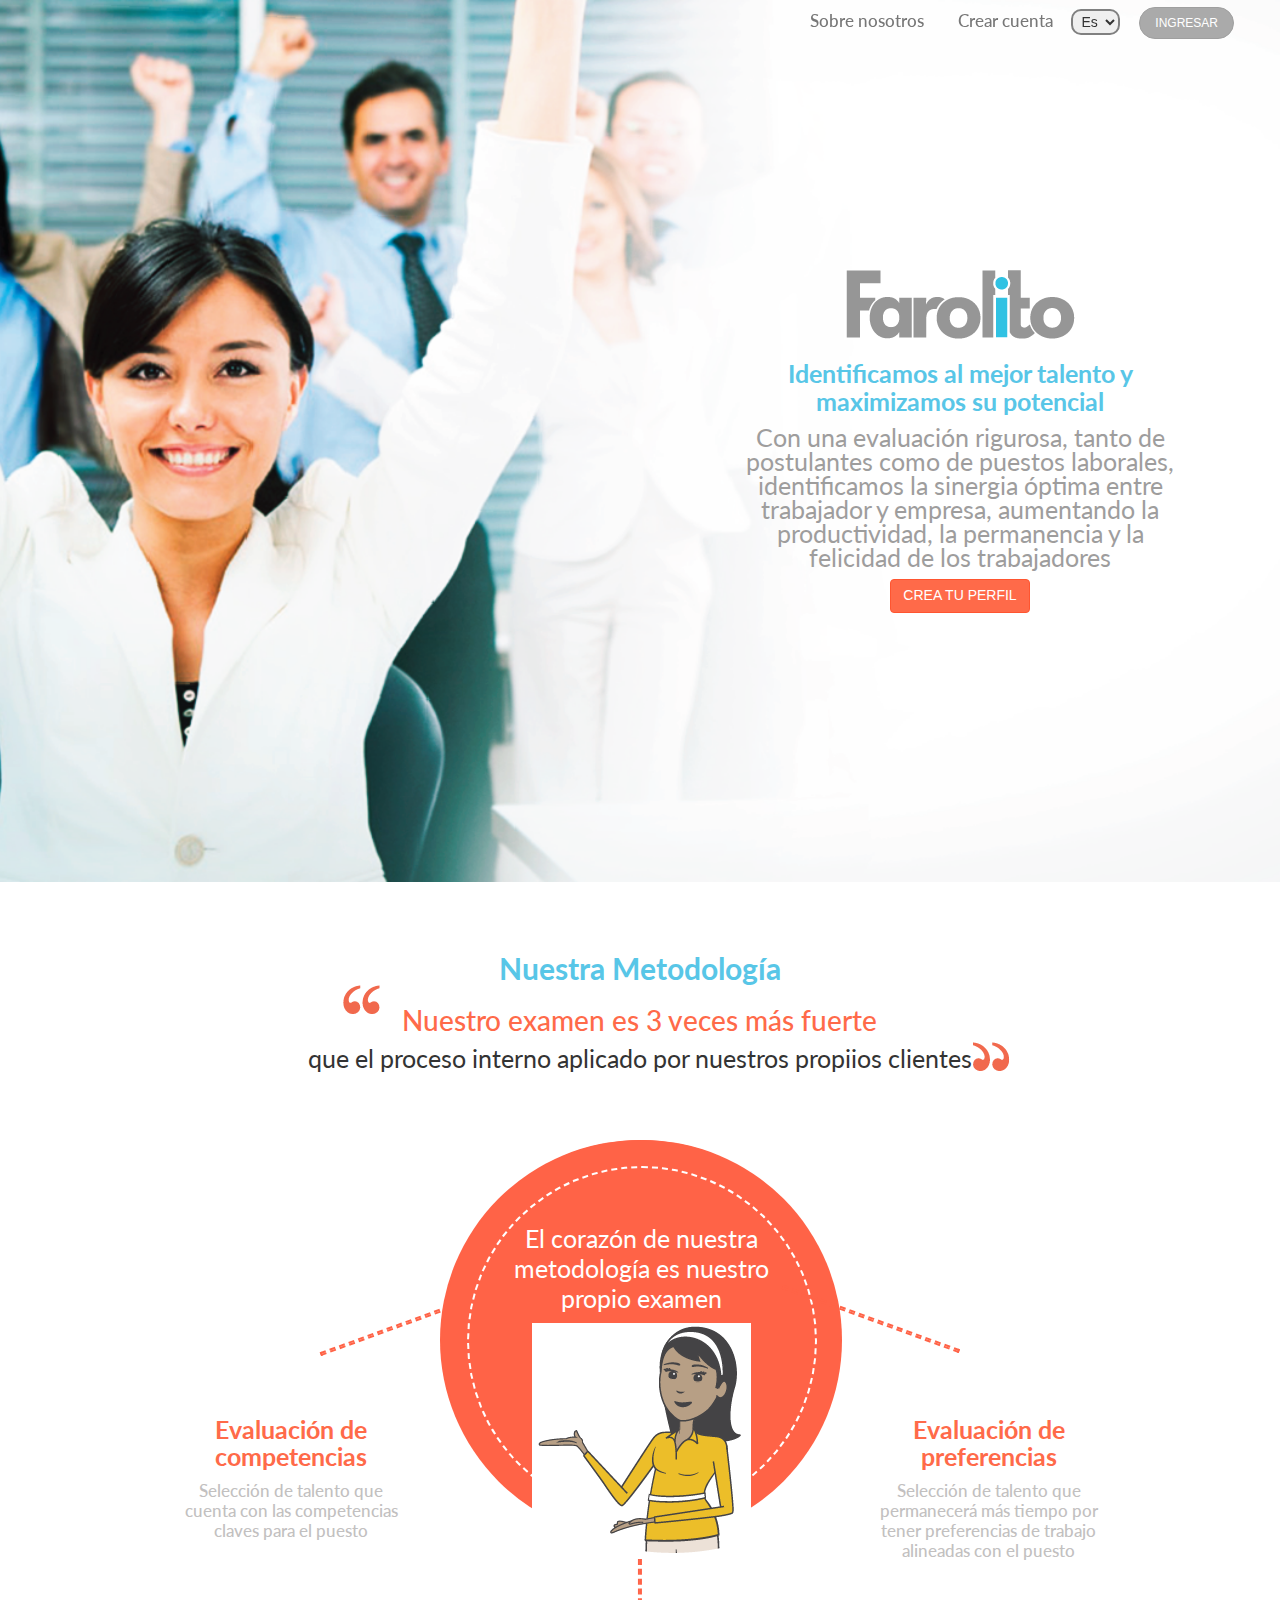
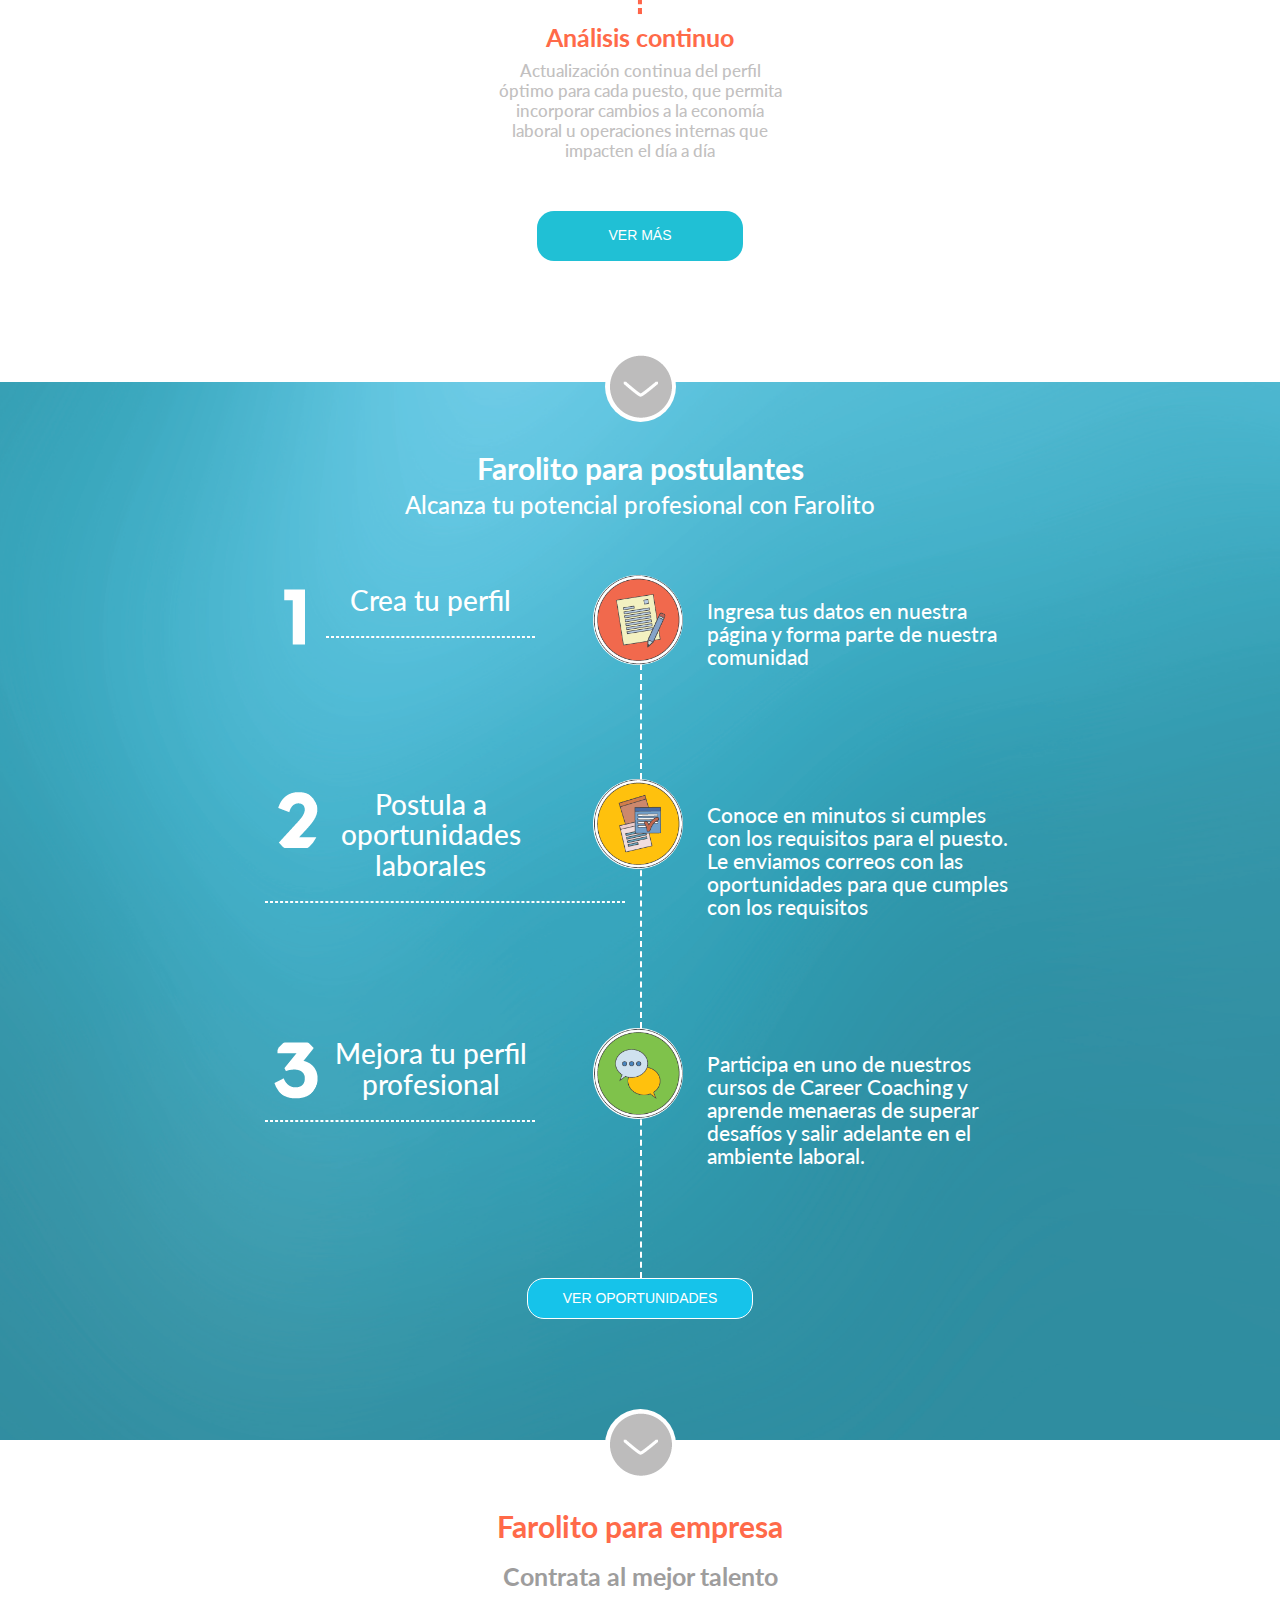
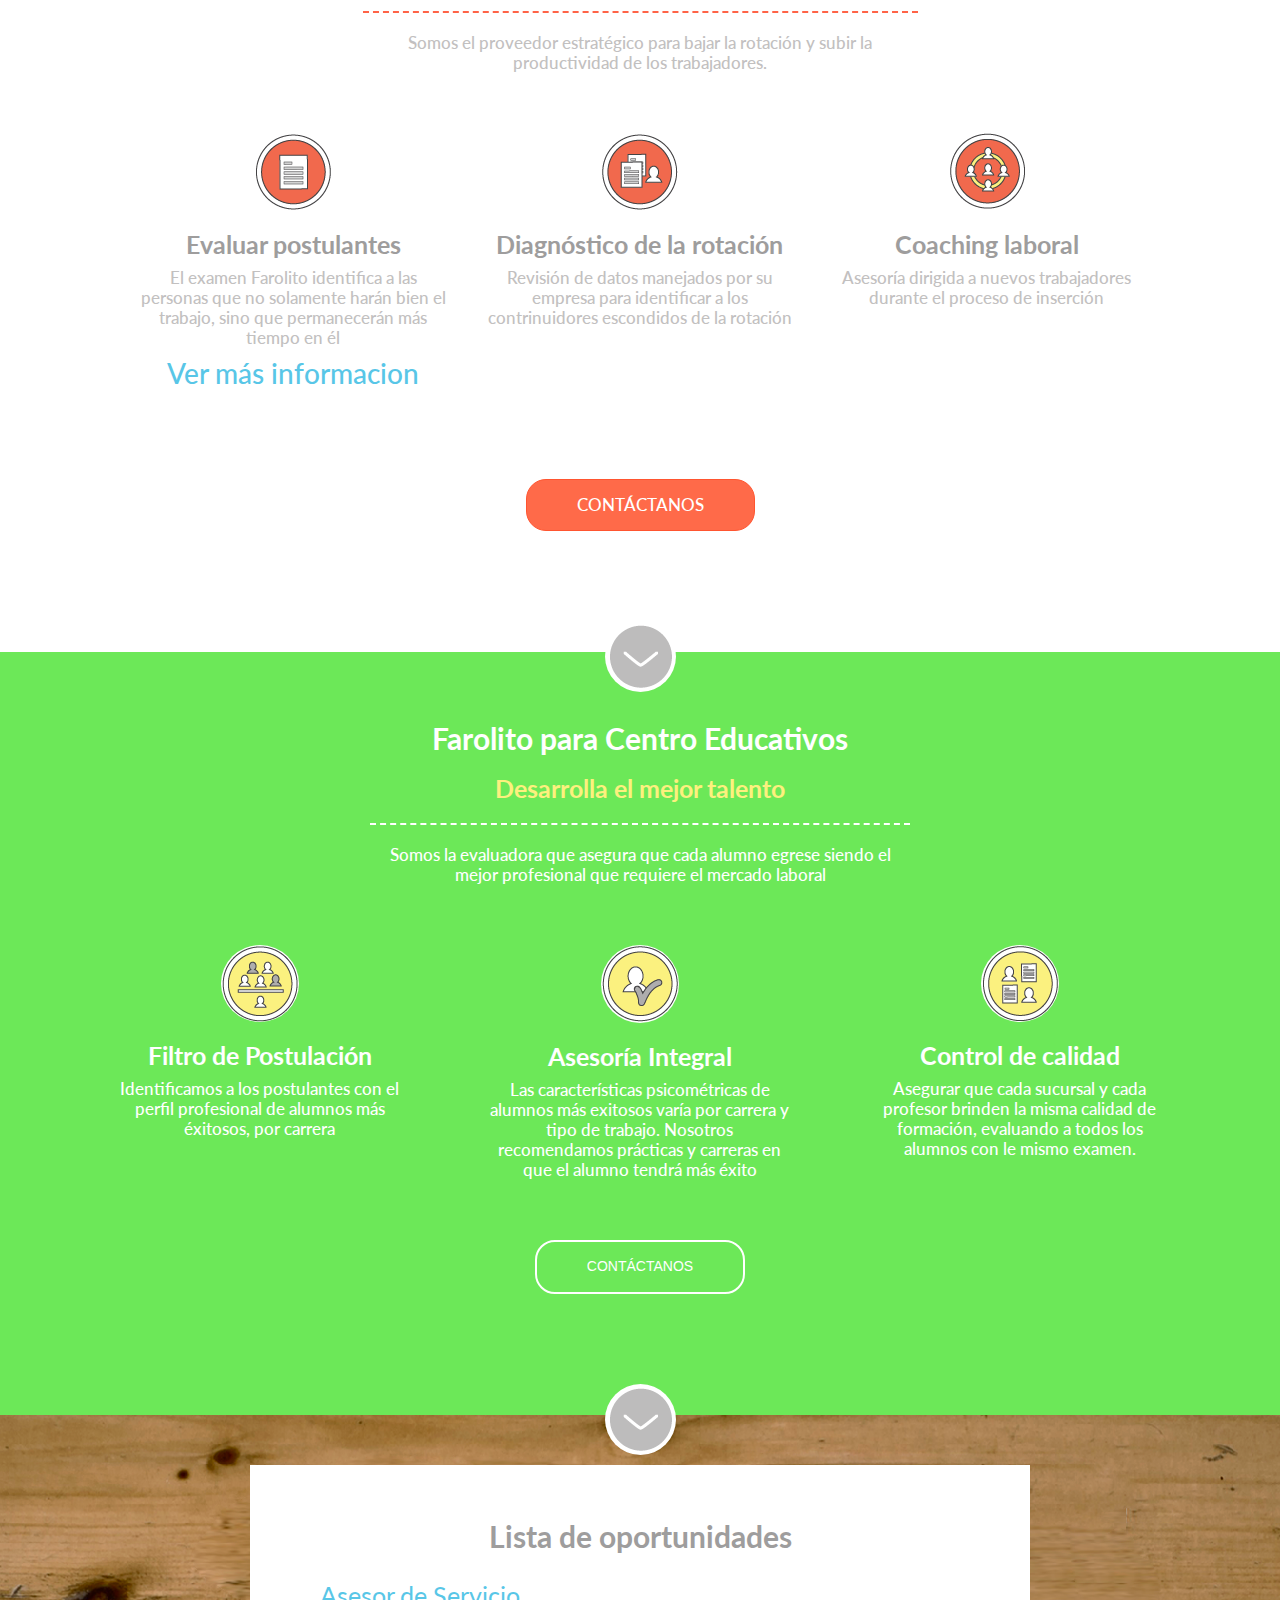
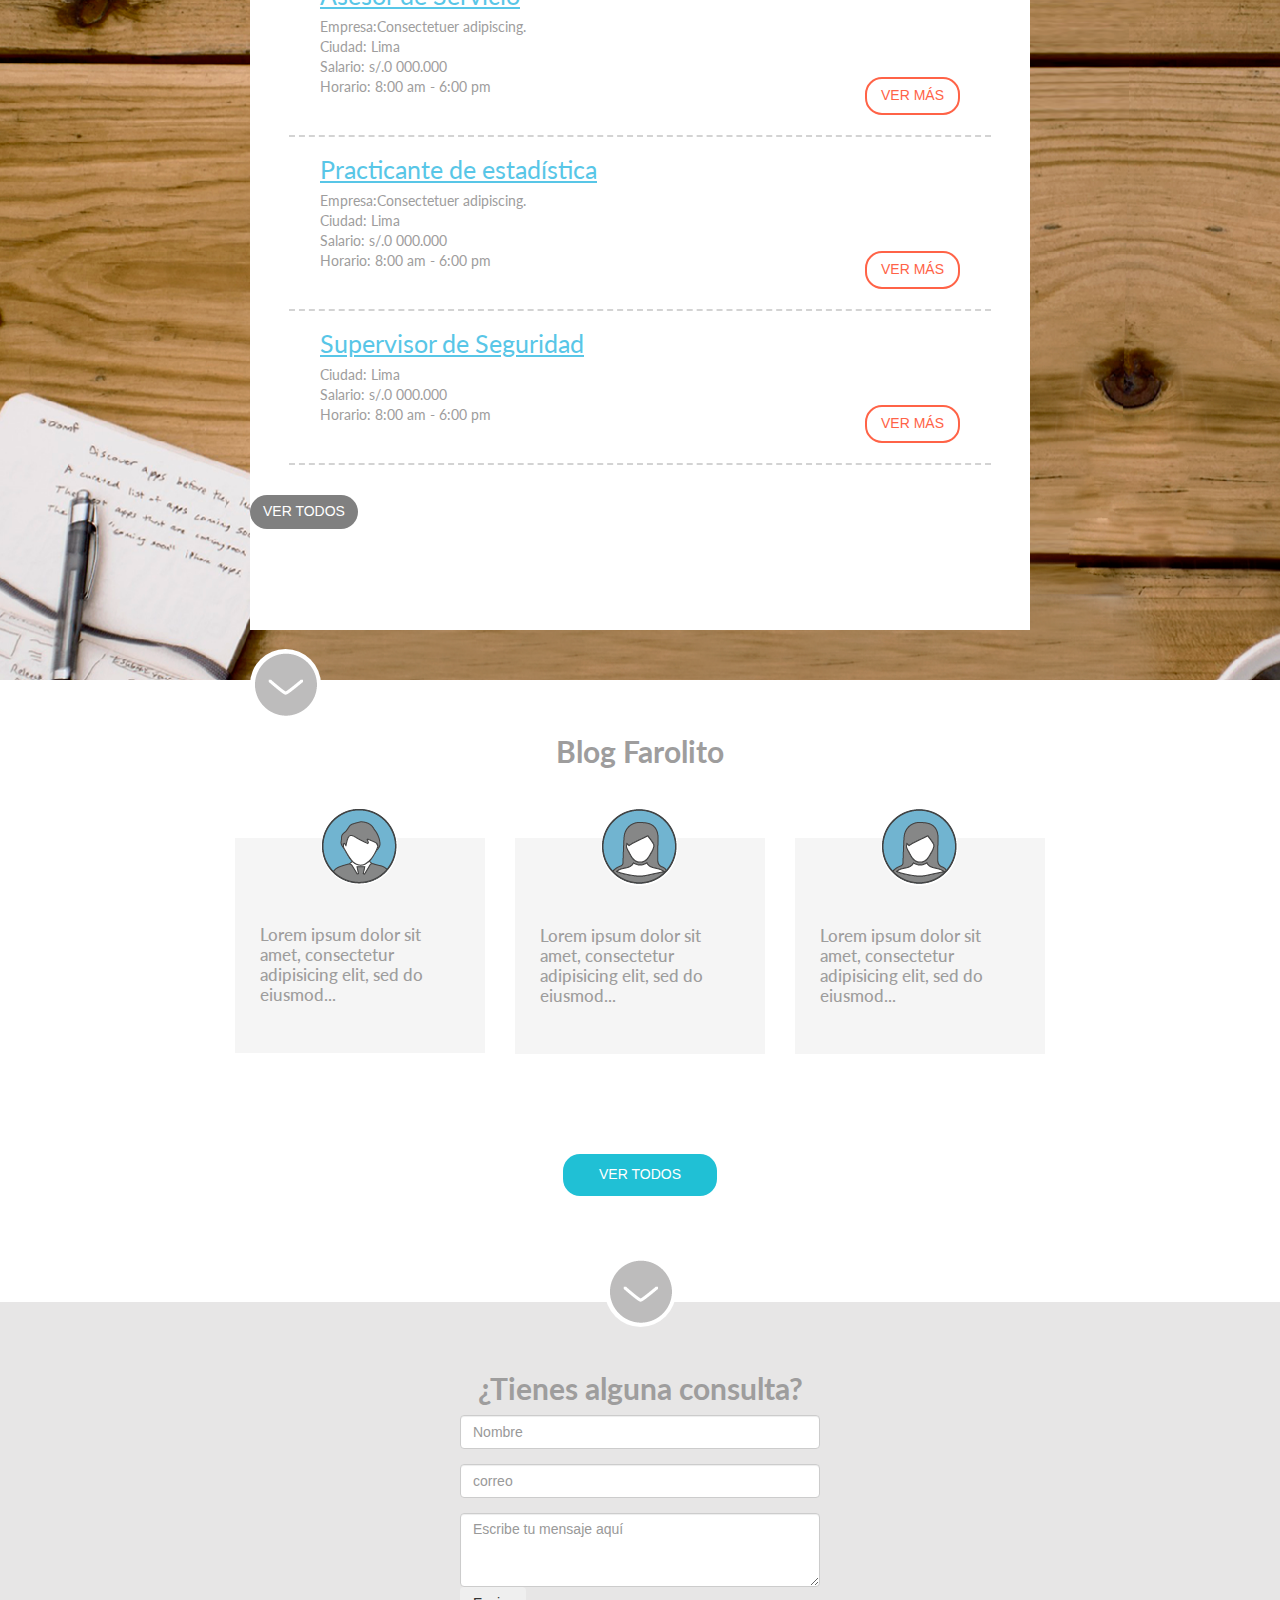
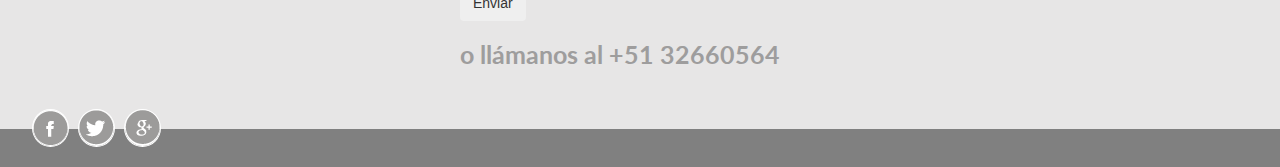
==== index.html @ b18c7dec "actualizacion del css" ====
<!DOCTYPE>
<html>
	<head>
		<title>Farolito</title>
		<meta charset="utf-8">
		<!-- Responsiveness -->
		<meta name="viewport" content="width=device-width, initial-scale=1.0, user-scalable=no">
		<link rel="stylesheet" type="text/css" href="stylesheets/main.css">
		<link href='http://fonts.googleapis.com/css?family=Lato:300' rel='stylesheet' type='text/css'>
		<script src="javascripts/nav.js"></script>
	</head>
	<body>
		<nav class="navbar navbar-default navegacion-oculta active">
		  	<div class="container-fluid">
		    <!-- Brand and toggle get grouped for better mobile display -->
		    <div class="navbar-header">
		      <button type="button" class="navbar-toggle collapsed" data-toggle="collapse" data-target="#bs-example-navbar-collapse-1">
		        <span class="sr-only">Toggle navigation</span>
		        <span class="icon-bar"></span>
		        <span class="icon-bar"></span>
		        <span class="icon-bar"></span>
		      </button>
		      <a class="navbar-brand hidden-lg hidden-md hidden-sm" href="#"><button class="btn btn-danger text-muted">CREA TU PERFIL</button></a>
		    </div>
		    <div class="collapse navbar-collapse" id="bs-example-navbar-collapse-1">
		      <ul class="nav navbar-nav">
		      	<li class="hidden-lg hideen-md hidden-sm"><a href="#"><h5>Home</h5></a></li>
		        <li><a href="nosotros.html"><h5>Sobre nosotros</h5><span class="sr-only">(current)</span></a></li>
		        <li class="hidden-lg hideen-md hidden-sm"><a href="#"><h5>Ingresa a tu cuenta</h5></a></li>
		        <li class="hidden-lg hideen-md hidden-sm"><a href="#"><h5>Home</h5></a></li>
		        <li><a href="#"><h5>Crear cuenta</h5></a></li>
		        <li class="hidden-lg hideen-md hidden-sm"><a href="#"><h5>Blog</h5></a></li>
		        <!-- <form class="navbar-form navbar-left" role="search"> -->
		        <li>
		        	<select class="opciones">
		        		<option>Es</option>
		        		<option>In</option>
		        	</select>
		        </li>
	        	<li><a href=""><button type="submit" class="btn btn-default text-muted hidden-xs btn-xs btn-ingresar">INGRESAR</button></a></li>
	      	  <!-- </form> -->
	      	  </ul>
	      	</div>
	      </div>
	    </nav>
	    <nav class="navbar navbar-default">
		  	<div class="container-fluid">
		    <!-- Brand and toggle get grouped for better mobile display -->
		    <div class="navbar-header">
		      <button type="button" class="navbar-toggle collapsed" data-toggle="collapse" data-target="#bs-example-navbar-collapse-1">
		        <span class="sr-only">Toggle navigation</span>
		        <span class="icon-bar"></span>
		        <span class="icon-bar"></span>
		        <span class="icon-bar"></span>
		      </button>
		      <a class="navbar-brand hidden-lg hidden-md hidden-sm" href="#"><button class="btn btn-danger text-muted">CREA TU PERFIL</button></a>
		    </div>
		    <div class="collapse navbar-collapse" id="bs-example-navbar-collapse-1">
		      <ul class="nav navbar-nav">
		      	<li class="hidden-lg hideen-md hidden-sm"><a href="#"><h5>Home</h5></a></li>
		        <li><a href="nosotros.html"><h5>Sobre nosotros</h5><span class="sr-only">(current)</span></a></li>
		        <li class="hidden-lg hideen-md hidden-sm"><a href="#"><h5>Ingresa a tu cuenta</h5></a></li>
		        <li class="hidden-lg hideen-md hidden-sm"><a href="#"><h5>Home</h5></a></li>
		        <li><a href="#"><h5>Crear cuenta</h5></a></li>
		        <li class="hidden-lg hideen-md hidden-sm"><a href="#"><h5>Blog</h5></a></li>
		        <!-- <form class="navbar-form navbar-left" role="search"> -->
		        <li>
		        	<select class="opciones">
		        		<option>Es</option>
		        		<option>In</option>
		        	</select>
		        </li>
	        	<li><a href=""><button type="submit" class="btn btn-default text-muted hidden-xs btn-xs btn-ingresar">INGRESAR</button></a></li>
	      	  <!-- </form> -->
	      	  </ul>
	      	</div>
	      </div>
	    </nav>
	    <section id="portada">
	    	<div class="row m-0 portada">
	    		<div class="col-md-6"></div>
	    		<div class="col-md-6">
	    			<div class="text-center texto">
	    				<img src="assets/iconos/iconos-20.png">
	    				<h3 class="text-primary">Identificamos al mejor talento y maximizamos su potencial</h3>
	    				<p class="text-gray">Con una evaluación rigurosa, tanto de postulantes como de puestos laborales, identificamos la sinergia óptima entre trabajador y empresa, aumentando la productividad, la permanencia y la felicidad de los trabajadores</p>
	    				<button class="btn btn-danger hidden-xs ">CREA TU PERFIL</button>
	    				<img src="assets/img/photo.png" class="hidden-lg hidden-md hidden-sm oculta">
	    			</div>
	    		</div>
	    	</div>
	    	<!-- <div class="deslizador">
	    			<a href="">
	    				<img src="assets/iconos/iconos-15.png">
	    			</a>
	    		</div> -->
	    </section>
	    <section id="metodologia" class="text-center">
	    	<div class="container text-center">
	    		<h2 class="text-primary">Nuestra Metodología</h2>
	    		<div class="row p-0">
	    			<div class="col-md-1 hidden-xs hidden-sm comilla-inicio">
	    				<img src="assets/iconos/iconos-17.png">
	    			</div>
	    			<div class="col-md-10 hidden-xs hidden-sm">
	    				<h4 class="text-danger">Nuestro examen es 3 veces más fuerte </h4> 
	    				<p>que el proceso interno aplicado por nuestros propiios clientes</p>
	    			</div>
	    			<div class="col-md-1 hidden-xs hidden-sm comilla-final">
	    				<img src="assets/iconos/iconos-18.png">
	    			</div>
	    		</div>
	    		<div class="row seccion-circular">
	    			<div class="col-md-3">
	    				<hr class="derecha hidden-xs hidden-sm">
	    				<div class="evaluacion evaluacion-derecha">
	    					<h3 class="text-danger">Evaluación de competencias</h3>
	    					<h5 class="text-lightgray">Selección de talento que cuenta con las competencias claves para el puesto</h5>
	    				</div>
	    			</div>
	    			<div class="col-md-6">
	    				<div class="circulo">
	    					<div class="circulo-interno hidden-xs hidden-sm">
	    						<div class="circulo-texto text-white">
	    							<p>Otenemos el perfil profesional del postulante mediante un análisis completo que identifica el mejor alento para cualquier puesto <br><br>Nos basamos en 3 pilares.</p>
	    						</div>
	    					</div>
	    					<hr class="vertical">
	    					<div class="evaluacion evaluacion-central">
		    					<h3 class="text-danger">Análisis continuo</h3>
		    					<h5 class="text-lightgray">Actualización continua del perfil óptimo para cada puesto, que permita incorporar cambios a la economía laboral u operaciones internas que impacten el día a día</h5>
	    					</div>
	    				</div>
	    				<div class=" circulo overlay">
	    					<div class="circulo-interno hidden-xs hidden-sm">
	    						<div class="circulo-texto text-white">
	    							<p>El corazón de nuestra metodología es nuestro propio examen</p>
	    							<img src="assets/iconos/iconos-19.png">
	    						</div>
	    					</div>
	    				</div>


	    			</div>
	    			<div class="col-md-3">
	    				<hr class="izquierda">
	    				<div class="evaluacion evaluacion-izquierda">
	    					<h3 class="text-danger">Evaluación de preferencias</h3>
	    					<h5 class="text-lightgray">Selección de talento que permanecerá más tiempo por tener preferencias de trabajo alineadas con el puesto</h5>
	    				</div>
	    			</div>
	    		</div>
	    		<button class="btn btn-ver-todos text-white">VER MÁS</button>
	    		<div class="deslizador">
	    			<a href="">
	    				<img src="assets/iconos/iconos-15.png">
	    			</a>
	    		</div>
	    	</div>
	    </section>
	    <section id="postulantes">
	    	<div class="container text-center">
	    		<div class="row">
	    			<div class="col-md-3"></div>
	    			<div class="col-md-6">
	    				<h2 class="text-white">Farolito para postulantes</h2>
	    				<h5 class="text-white">Alcanza tu potencial profesional con Farolito</h5>
	    			</div>
	    		</div>
	    		<div class="row titulo-postulante text-center">
	    			<div class="col-md-2"></div>
	    			<div class="col-md-4">
	    				<div class="separador">
	    					<div class="img-numero"><img src="assets/iconos/numeros-39.png"></div>
	    					<img src="assets/iconos/iconos-09.png" class="img-logo-central">
	    					<h4 class="text-white">Crea tu perfil</h4>
	    					<hr class="subrayado">
	    				</div>
	    			</div>
	    			<div class="col-md-4 division">
	    				<div class="postulante-texto">
	    					<h6 class="text-white">Ingresa tus datos en nuestra página y forma parte de nuestra comunidad</h6>
	    				</div>
	    			</div>
	    		</div>
	    		<div class="row p-0">
	    			<div class="col-md-2"></div>
	    			<div class="col-md-4">
	    				<div class="separador">
	    					<div class="img-numero"><img src="assets/iconos/numeros-37.png"></div>
	    					<img src="assets/iconos/iconos-10.png" class="img-logo-central">
	    					<h4 class="text-white">Postula a oportunidades laborales</h4>
	    					<hr class="subrayado">
	    				</div>
	    			</div>
	    			<div class="col-md-4 division">
	    				<div class="postulante-texto">
	    					<h6 class="text-white">Conoce en minutos si cumples con los requisitos para el puesto. Le enviamos correos con las oportunidades para que cumples con los requisitos</h6>
	    				</div>
	    			</div>
	    		</div>
	    		<div class="row p-0">
	    			<div class="col-md-2"></div>
	    			<div class="col-md-4">
	    				<div class="separador">
	    					<div class="img-numero"><img src="assets/iconos/numeros-38.png"></div>
	    					<img src="assets/iconos/iconos-11.png" class="img-logo-central">
	    					<h4 class="text-white">Mejora tu perfil profesional</h4>
	    					<hr class="subrayado">
	    				</div>
	    			</div>
	    			<div class="col-md-4 division">
	    				<div class="postulante-texto">
	    					<h6 class="text-white">Participa en uno de nuestros cursos de Career Coaching y aprende menaeras de superar desafíos y salir adelante en el ambiente laboral.</h6>
	    				</div>
	    			</div>
	    		</div>
	    		<button class="btn btn-postulantes text-white">VER OPORTUNIDADES</button>
	    		<div class="deslizador">
	    			<a href="">
	    				<img src="assets/iconos/iconos-15.png">
	    			</a>
	    		</div>
	    	</div>
	    </section>
	    <section id="empresa" class="text-center">
	    	<div class="container">
	    		<div class="row p-0">
	    			<div class="col-md-3"></div>
	    			<div class="col-md-6">
	    				<h2 class="text-danger">Farolito para empresa</h2>
	    				<h3 class="text-gray">Contrata al mejor talento</h3>
	    				<hr>
	    				<h5 class="text-lightgray">Somos el proveedor estratégico para bajar la rotación y subir la productividad de los trabajadores.</h5>
	    			</div>
	    		</div>
	    		<div class="row m-0 pasos">
	    			<div class="col-md-4">
	    				<div class="pasos-internos">
	    					<img src="assets/iconos/iconos-03.png">
	    					<h3 class="text-gray">Evaluar postulantes</h3>
	    					<h5 class="text-lightgray">El examen Farolito identifica a las personas que no solamente harán bien el trabajo, sino que permanecerán más tiempo en él</h5>
	    					<a href=""><h4 class="text-primary">Ver más informacion</h4></a>
	    				</div>
	    			</div>
	    			<div class="col-md-4">
	    				<div class="pasos-internos">
	    					<img src="assets/iconos/iconos-04.png">
	    					<h3 class="text-gray">Diagnóstico de la rotación</h3>
	    					<h5 class="text-lightgray">Revisión de datos manejados por su empresa para identificar a los contrinuidores escondidos de la rotación</h5>
	    				</div>
	    			</div>
	    			<div class="col-md-4">
	    				<div class="pasos-internos">
	    					<img src="assets/iconos/iconos-05.png">
	    					<h3 class="text-gray">Coaching laboral</h3>
	    					<h5 class="text-lightgray">Asesoría dirigida a nuevos trabajadores durante el proceso de inserción</h5>
	    				</div>
	    			</div>
	    		</div>
	    		<button class="btn btn-danger btn-contactanos"><h5>CONTÁCTANOS</h5></button>
	    		<div class="deslizador">
	    			<a href="">
	    				<img src="assets/iconos/iconos-15.png">
	    			</a>
	    		</div>
	    	</div>
	    </section>
	    <section id="educativos" class="text-center">
	    	<div class="container">
	    		<div class="row m-0">
	    			<div class="col-md-3"></div>
	    			<div class="col-md-6">
	    				<h2 class="text-white">Farolito para Centro Educativos</h2>
			    		<h3 class="text-yellow">Desarrolla el mejor talento</h3>
			    		<hr>
			    		<h5 class="text-white">Somos la evaluadora que asegura que cada alumno egrese siendo el mejor profesional que requiere el mercado laboral</h5>
	    			</div>
	    		</div>
	    		<div class="row m-0 filtros">
	    			<div class="col-md-4">
	    				<div class="filtros-internos">
	    					<img src="assets/iconos/iconos-06.png">
	    					<h3 class="text-white">Filtro de Postulación</h3>
	    					<h5 class="text-white">
	    						Identificamos a los postulantes con el perfil profesional de alumnos más éxitosos, por carrera
	    					</h5>
	    				</div>
	    			</div>
	    			<div class="col-md-4">
	    				<div class="filtros-internos">
	    					<img src="assets/iconos/iconos-07.png">
	    					<h3 class="text-white">Asesoría Integral</h3>
	    					<h5 class="text-white">
	    						Las características psicométricas de alumnos más exitosos varía por carrera y tipo de trabajo. Nosotros recomendamos prácticas y carreras en que el alumno tendrá más éxito
	    					</h5>
	    				</div>
	    			</div>
	    			<div class="col-md-4">
	    				<div class="filtros-internos">
	    					<img src="assets/iconos/iconos-08.png">
	    					<h3 class="text-white">Control de calidad</h3>
	    					<h5 class="text-white">
	    						Asegurar que cada sucursal y cada profesor brinden la misma calidad de formación, evaluando a todos los alumnos con le mismo examen.
	    					</h5>
	    				</div>
	    			</div>
	    		</div>
	    		<button class="btn btn-contactanos text-white">CONTÁCTANOS</button>
	    		<div class="deslizador">
	    			<a href="">
	    				<img src="assets/iconos/iconos-15.png">
	    			</a>
	    		</div>
	    	</div>
	    </section>
	    <section id="lista" class="hidden-xs">
	    	<div class="container-xs lista">
	    		<div class="row m-0 text-center titulo-lista">
	    			<div class="col-md-3"></div>
	    			<div class="col-md-6">
	    				<h2 class="text-gray">Lista de oportunidades</h2>
	    			</div>
	    		</div>
	    		<div class="oportunidades clearfix">
	    				<p class="text-primary">Asesor de Servicio</p>
	    				<span class="text-gray">
	    				Empresa:Consectetuer adipiscing.<br>Ciudad: Lima<br>Salario: s/.0 000.000<br>Horario: 8:00 am - 6:00 pm
	    				</span>
	    				<button class="btn btn-mas">VER MÁS</button>
	    		</div>
	    		<hr>
	    		<div class="oportunidades clearfix">
	    				<p class="text-primary">Practicante de estadística</p>
	    				<span class="text-gray">
	    				Empresa:Consectetuer adipiscing.<br>Ciudad: Lima<br>Salario: s/.0 000.000<br>Horario: 8:00 am - 6:00 pm
	    				</span>
	    				<button class="btn btn-mas">VER MÁS</button>
	    		</div>
	    		<hr>
	    		<div class="oportunidades clearfix">
	    				<p class="text-primary">Supervisor de Seguridad</p>
	    				<span class="text-gray">
	    				Ciudad: Lima<br>Salario: s/.0 000.000<br>Horario: 8:00 am - 6:00 pm
	    				</span>
	    				<button class="btn btn-mas">VER MÁS</button>
	    		</div>
	    		<hr>
	    		<button class="btn btn-todos text-white text-center">VER TODOS</button>
	    		<div class="deslizador">
	    			<a href="">
	    				<img src="assets/iconos/iconos-15.png">
	    			</a>
	    		</div>
	    	</div>
	    </section>
	    <section id="blog">
	    	<div class="container text-center">
	    		<div class="row m-0">
	    			<div class="col-md-3"></div>
	    			<div class="col-md-6 text-center">
	    				<h2 class="text-gray">Blog Farolito</h2>
	    			</div>
	    		</div>
	    		<div class="row m-0 blog-post">
	    			<div class="col-md-4">
	    				<div class=" blog text-gray">
	    					<img src="assets/iconos/iconos-22.png">
	    					<h5>Lorem ipsum dolor sit amet, consectetur adipisicing elit, sed do eiusmod...</h5>
	    				</div>
	    			</div>
	    			<div class="col-md-4">
	    				<div class=" blog text-gray">
	    					<img src="assets/iconos/iconos-23.png">
	    					<h5>Lorem ipsum dolor sit amet, consectetur adipisicing elit, sed do eiusmod...</h5>
	    				</div>
	    			</div>
	    			<div class="col-md-4">
	    				<div class=" blog text-gray">
	    					<img src="assets/iconos/iconos-23.png">
	    					<h5>Lorem ipsum dolor sit amet, consectetur adipisicing elit, sed do eiusmod...</h5>
	    				</div>
	    			</div>
	    		</div>
	    		<button class="btn btn-ver-todos text-white">VER TODOS</button>
	    		<div class="deslizador">
	    			<a href="">
	    				<img src="assets/iconos/iconos-15.png">
	    			</a>
	    		</div>
	    	</div>
	    </section>
	    <section id="consulta">
	    	<div class="container">
	    		<div class="row">
	    			<div class="col-md-3"></div>
	    			<div class="col-md-6">
	    				<h2 class="text-gray text-center">¿Tienes alguna consulta?</h2>
	    			</div>
	    		</div>
	    		<div class="row">
	    			<div class="col-md-4"></div>
	    			<div class="col-md-4">
	    				<form role="form">
						  <div class="form-group">
						    <input type="name" class="form-control" id="email" placeholder="Nombre">
						  </div>
						  <div class="form-group">
						    <input type="email" class="form-control" id="pwd" placeholder="correo">
						  </div>
						  <textarea class="form-control" rows="3" placeholder="Escribe tu mensaje aquí"></textarea>
						  <button type="submit" class="btn btn-enviar">Enviar</button>
						</form>
						<h3 class="text-gray">o llámanos al +51 32660564</h3>
	    			</div>
	    		</div>
	    	</div>
	    </section>
	    <footer>
	    	<div class="row m-0">
	    		<div class="redes">
	    			<div class="redes-sociales">
	    				<img src="assets/iconos/iconos-12.png">
	    			</div>
	    			<div class="redes-sociales">
	    				<img src="assets/iconos/iconos-13.png">
	    			</div>
	    			<div class="redes-sociales">
	    				<img src="assets/iconos/iconos-14.png">
	    			</div>
	    		</div>
	    	</div>	
	    </footer>


		<script src="https://ajax.googleapis.com/ajax/libs/jquery/1.11.2/jquery.min.js"></script>
		<script type="text/javascript" src="Javascripts/nav.js"></script>
		<!-- Javascripts de Bootstrap -->
		<script src="javascript/b3/collapse.js"></script>
		<script src="javascript/b3/transition.js"></script>
	  <script src="https://maxcdn.bootstrapcdn.com/bootstrap/3.3.2/js/bootstrap.min.js"></script>
	</body>	
</html>
---- stylesheets/main.css ----
/*========================================
=            Bootstrap                   =
========================================*/
/*========================================
=          Twitter Bootstrap 3.2      =
========================================*/
/*! normalize.css v3.0.2 | MIT License | git.io/normalize */
html {
  font-family: sans-serif;
  -ms-text-size-adjust: 100%;
  -webkit-text-size-adjust: 100%; }

body {
  margin: 0; }

article,
aside,
details,
figcaption,
figure,
footer,
header,
hgroup,
main,
menu,
nav,
section,
summary {
  display: block; }

audio,
canvas,
progress,
video {
  display: inline-block;
  vertical-align: baseline; }

audio:not([controls]) {
  display: none;
  height: 0; }

[hidden],
template {
  display: none; }

a {
  background-color: transparent; }

a:active,
a:hover {
  outline: 0; }

abbr[title] {
  border-bottom: 1px dotted; }

b,
strong {
  font-weight: bold; }

dfn {
  font-style: italic; }

h1 {
  font-size: 2em;
  margin: 0.67em 0; }

mark {
  background: #ff0;
  color: #000; }

small {
  font-size: 80%; }

sub,
sup {
  font-size: 75%;
  line-height: 0;
  position: relative;
  vertical-align: baseline; }

sup {
  top: -0.5em; }

sub {
  bottom: -0.25em; }

img {
  border: 0; }

svg:not(:root) {
  overflow: hidden; }

figure {
  margin: 1em 40px; }

hr {
  -moz-box-sizing: content-box;
  box-sizing: content-box;
  height: 0; }

pre {
  overflow: auto; }

code,
kbd,
pre,
samp {
  font-family: monospace, monospace;
  font-size: 1em; }

button,
input,
optgroup,
select,
textarea {
  color: inherit;
  font: inherit;
  margin: 0; }

button {
  overflow: visible; }

button,
select {
  text-transform: none; }

button,
html input[type="button"],
input[type="reset"],
input[type="submit"] {
  -webkit-appearance: button;
  cursor: pointer; }

button[disabled],
html input[disabled] {
  cursor: default; }

button::-moz-focus-inner,
input::-moz-focus-inner {
  border: 0;
  padding: 0; }

input {
  line-height: normal; }

input[type="checkbox"],
input[type="radio"] {
  box-sizing: border-box;
  padding: 0; }

input[type="number"]::-webkit-inner-spin-button,
input[type="number"]::-webkit-outer-spin-button {
  height: auto; }

input[type="search"] {
  -webkit-appearance: textfield;
  -moz-box-sizing: content-box;
  -webkit-box-sizing: content-box;
  box-sizing: content-box; }

input[type="search"]::-webkit-search-cancel-button,
input[type="search"]::-webkit-search-decoration {
  -webkit-appearance: none; }

fieldset {
  border: 1px solid #c0c0c0;
  margin: 0 2px;
  padding: 0.35em 0.625em 0.75em; }

legend {
  border: 0;
  padding: 0; }

textarea {
  overflow: auto; }

optgroup {
  font-weight: bold; }

table {
  border-collapse: collapse;
  border-spacing: 0; }

td,
th {
  padding: 0; }

* {
  -webkit-box-sizing: border-box;
  -moz-box-sizing: border-box;
  box-sizing: border-box; }

*:before,
*:after {
  -webkit-box-sizing: border-box;
  -moz-box-sizing: border-box;
  box-sizing: border-box; }

html {
  font-size: 10px;
  -webkit-tap-highlight-color: transparent; }

body {
  font-family: "Helvetica Neue", Helvetica, Arial, sans-serif;
  font-size: 14px;
  line-height: 1.42857;
  color: #333333;
  background-color: #fff; }

input,
button,
select,
textarea {
  font-family: inherit;
  font-size: inherit;
  line-height: inherit; }

a {
  color: #eae003;
  text-decoration: none; }
  a:hover, a:focus {
    color: #9e9802;
    text-decoration: underline; }
  a:focus {
    outline: thin dotted;
    outline: 5px auto -webkit-focus-ring-color;
    outline-offset: -2px; }

figure {
  margin: 0; }

img {
  vertical-align: middle; }

.img-responsive {
  display: block;
  max-width: 100%;
  height: auto; }

.img-rounded {
  border-radius: 6px; }

.img-thumbnail {
  padding: 4px;
  line-height: 1.42857;
  background-color: #fff;
  border: 1px solid #ddd;
  border-radius: 4px;
  -webkit-transition: all 0.2s ease-in-out;
  -o-transition: all 0.2s ease-in-out;
  transition: all 0.2s ease-in-out;
  display: inline-block;
  max-width: 100%;
  height: auto; }

.img-circle {
  border-radius: 50%; }

hr {
  margin-top: 20px;
  margin-bottom: 20px;
  border: 0;
  border-top: 1px solid #eeeeee; }

.sr-only {
  position: absolute;
  width: 1px;
  height: 1px;
  margin: -1px;
  padding: 0;
  overflow: hidden;
  clip: rect(0, 0, 0, 0);
  border: 0; }

.sr-only-focusable:active, .sr-only-focusable:focus {
  position: static;
  width: auto;
  height: auto;
  margin: 0;
  overflow: visible;
  clip: auto; }

[role="button"] {
  cursor: pointer; }

/*! Source: https://github.com/h5bp/html5-boilerplate/blob/master/src/css/main.css */
@media print {
  *,
  *:before,
  *:after {
    background: transparent !important;
    color: #000 !important;
    box-shadow: none !important;
    text-shadow: none !important; }

  a,
  a:visited {
    text-decoration: underline; }

  a[href]:after {
    content: " (" attr(href) ")"; }

  abbr[title]:after {
    content: " (" attr(title) ")"; }

  a[href^="#"]:after,
  a[href^="javascript:"]:after {
    content: ""; }

  pre,
  blockquote {
    border: 1px solid #999;
    page-break-inside: avoid; }

  thead {
    display: table-header-group; }

  tr,
  img {
    page-break-inside: avoid; }

  img {
    max-width: 100% !important; }

  p,
  h2,
  h3 {
    orphans: 3;
    widows: 3; }

  h2,
  h3 {
    page-break-after: avoid; }

  select {
    background: #fff !important; }

  .navbar {
    display: none; }

  .btn > .caret,
  .dropup > .btn > .caret {
    border-top-color: #000 !important; }

  .label {
    border: 1px solid #000; }

  .table {
    border-collapse: collapse !important; }
    .table td,
    .table th {
      background-color: #fff !important; }

  .table-bordered th,
  .table-bordered td {
    border: 1px solid #ddd !important; } }
h1, h2, h3, h4, h5, h6,
.h1, .h2, .h3, .h4, .h5, .h6 {
  font-family: inherit;
  font-weight: 500;
  line-height: 1.1;
  color: inherit; }
  h1 small,
  h1 .small, h2 small,
  h2 .small, h3 small,
  h3 .small, h4 small,
  h4 .small, h5 small,
  h5 .small, h6 small,
  h6 .small,
  .h1 small,
  .h1 .small, .h2 small,
  .h2 .small, .h3 small,
  .h3 .small, .h4 small,
  .h4 .small, .h5 small,
  .h5 .small, .h6 small,
  .h6 .small {
    font-weight: normal;
    line-height: 1;
    color: #777777; }

h1, .h1,
h2, .h2,
h3, .h3 {
  margin-top: 20px;
  margin-bottom: 10px; }
  h1 small,
  h1 .small, .h1 small,
  .h1 .small,
  h2 small,
  h2 .small, .h2 small,
  .h2 .small,
  h3 small,
  h3 .small, .h3 small,
  .h3 .small {
    font-size: 65%; }

h4, .h4,
h5, .h5,
h6, .h6 {
  margin-top: 10px;
  margin-bottom: 10px; }
  h4 small,
  h4 .small, .h4 small,
  .h4 .small,
  h5 small,
  h5 .small, .h5 small,
  .h5 .small,
  h6 small,
  h6 .small, .h6 small,
  .h6 .small {
    font-size: 75%; }

h1, .h1 {
  font-size: 36px; }

h2, .h2 {
  font-size: 30px; }

h3, .h3 {
  font-size: 24px; }

h4, .h4 {
  font-size: 18px; }

h5, .h5 {
  font-size: 14px; }

h6, .h6 {
  font-size: 12px; }

p {
  margin: 0 0 10px; }

.lead {
  margin-bottom: 20px;
  font-size: 16px;
  font-weight: 300;
  line-height: 1.4; }
  @media (min-width: 768px) {
    .lead {
      font-size: 21px; } }

small,
.small {
  font-size: 85%; }

mark,
.mark {
  background-color: #FFD41F;
  padding: .2em; }

.text-left {
  text-align: left; }

.text-right {
  text-align: right; }

.text-center {
  text-align: center; }

.text-justify {
  text-align: justify; }

.text-nowrap {
  white-space: nowrap; }

.text-lowercase {
  text-transform: lowercase; }

.text-uppercase, .initialism {
  text-transform: uppercase; }

.text-capitalize {
  text-transform: capitalize; }

.text-muted {
  color: #777777; }

.text-primary {
  color: #eae003; }

a.text-primary:hover {
  color: #b8b002; }

.text-success {
  color: #3c763d; }

a.text-success:hover {
  color: #2b542c; }

.text-info {
  color: #31708f; }

a.text-info:hover {
  color: #245269; }

.text-warning {
  color: #8a6d3b; }

a.text-warning:hover {
  color: #66512c; }

.text-danger {
  color: #a94442; }

a.text-danger:hover {
  color: #843534; }

.bg-primary {
  color: #fff; }

.bg-primary {
  background-color: #eae003; }

a.bg-primary:hover {
  background-color: #b8b002; }

.bg-success {
  background-color: #5cb85c; }

a.bg-success:hover {
  background-color: #449d44; }

.bg-info {
  background-color: #10A8E0; }

a.bg-info:hover {
  background-color: #0d84b0; }

.bg-warning {
  background-color: #FFD41F; }

a.bg-warning:hover {
  background-color: #ebbe00; }

.bg-danger {
  background-color: #FE3330; }

a.bg-danger:hover {
  background-color: #fa0501; }

.page-header {
  padding-bottom: 9px;
  margin: 40px 0 20px;
  border-bottom: 1px solid #eeeeee; }

ul,
ol {
  margin-top: 0;
  margin-bottom: 10px; }
  ul ul,
  ul ol,
  ol ul,
  ol ol {
    margin-bottom: 0; }

.list-unstyled {
  padding-left: 0;
  list-style: none; }

.list-inline {
  padding-left: 0;
  list-style: none;
  margin-left: -5px; }
  .list-inline > li {
    display: inline-block;
    padding-left: 5px;
    padding-right: 5px; }

dl {
  margin-top: 0;
  margin-bottom: 20px; }

dt,
dd {
  line-height: 1.42857; }

dt {
  font-weight: bold; }

dd {
  margin-left: 0; }

.dl-horizontal dd:before, .dl-horizontal dd:after {
  content: " ";
  display: table; }
.dl-horizontal dd:after {
  clear: both; }
@media (min-width: 768px) {
  .dl-horizontal dt {
    float: left;
    width: 160px;
    clear: left;
    text-align: right;
    overflow: hidden;
    text-overflow: ellipsis;
    white-space: nowrap; }
  .dl-horizontal dd {
    margin-left: 180px; } }

abbr[title],
abbr[data-original-title] {
  cursor: help;
  border-bottom: 1px dotted #777777; }

.initialism {
  font-size: 90%; }

blockquote {
  padding: 10px 20px;
  margin: 0 0 20px;
  font-size: 17.5px;
  border-left: 5px solid #eeeeee; }
  blockquote p:last-child,
  blockquote ul:last-child,
  blockquote ol:last-child {
    margin-bottom: 0; }
  blockquote footer,
  blockquote small,
  blockquote .small {
    display: block;
    font-size: 80%;
    line-height: 1.42857;
    color: #777777; }
    blockquote footer:before,
    blockquote small:before,
    blockquote .small:before {
      content: '\2014 \00A0'; }

.blockquote-reverse,
blockquote.pull-right {
  padding-right: 15px;
  padding-left: 0;
  border-right: 5px solid #eeeeee;
  border-left: 0;
  text-align: right; }
  .blockquote-reverse footer:before,
  .blockquote-reverse small:before,
  .blockquote-reverse .small:before,
  blockquote.pull-right footer:before,
  blockquote.pull-right small:before,
  blockquote.pull-right .small:before {
    content: ''; }
  .blockquote-reverse footer:after,
  .blockquote-reverse small:after,
  .blockquote-reverse .small:after,
  blockquote.pull-right footer:after,
  blockquote.pull-right small:after,
  blockquote.pull-right .small:after {
    content: '\00A0 \2014'; }

address {
  margin-bottom: 20px;
  font-style: normal;
  line-height: 1.42857; }

code,
kbd,
pre,
samp {
  font-family: Menlo, Monaco, Consolas, "Courier New", monospace; }

code {
  padding: 2px 4px;
  font-size: 90%;
  color: #c7254e;
  background-color: #f9f2f4;
  border-radius: 4px; }

kbd {
  padding: 2px 4px;
  font-size: 90%;
  color: #fff;
  background-color: #333;
  border-radius: 3px;
  box-shadow: inset 0 -1px 0 rgba(0, 0, 0, 0.25); }
  kbd kbd {
    padding: 0;
    font-size: 100%;
    font-weight: bold;
    box-shadow: none; }

pre {
  display: block;
  padding: 9.5px;
  margin: 0 0 10px;
  font-size: 13px;
  line-height: 1.42857;
  word-break: break-all;
  word-wrap: break-word;
  color: #333333;
  background-color: #f5f5f5;
  border: 1px solid #ccc;
  border-radius: 4px; }
  pre code {
    padding: 0;
    font-size: inherit;
    color: inherit;
    white-space: pre-wrap;
    background-color: transparent;
    border-radius: 0; }

.pre-scrollable {
  max-height: 340px;
  overflow-y: scroll; }

.container {
  margin-right: auto;
  margin-left: auto;
  padding-left: 15px;
  padding-right: 15px; }
  .container:before, .container:after {
    content: " ";
    display: table; }
  .container:after {
    clear: both; }
  @media (min-width: 768px) {
    .container {
      width: 750px; } }
  @media (min-width: 992px) {
    .container {
      width: 970px; } }
  @media (min-width: 1200px) {
    .container {
      width: 1170px; } }

.container-fluid {
  margin-right: auto;
  margin-left: auto;
  padding-left: 15px;
  padding-right: 15px; }
  .container-fluid:before, .container-fluid:after {
    content: " ";
    display: table; }
  .container-fluid:after {
    clear: both; }

.row {
  margin-left: -15px;
  margin-right: -15px; }
  .row:before, .row:after {
    content: " ";
    display: table; }
  .row:after {
    clear: both; }

.col-xs-1, .col-sm-1, .col-md-1, .col-lg-1, .col-xs-2, .col-sm-2, .col-md-2, .col-lg-2, .col-xs-3, .col-sm-3, .col-md-3, .col-lg-3, .col-xs-4, .col-sm-4, .col-md-4, .col-lg-4, .col-xs-5, .col-sm-5, .col-md-5, .col-lg-5, .col-xs-6, .col-sm-6, .col-md-6, .col-lg-6, .col-xs-7, .col-sm-7, .col-md-7, .col-lg-7, .col-xs-8, .col-sm-8, .col-md-8, .col-lg-8, .col-xs-9, .col-sm-9, .col-md-9, .col-lg-9, .col-xs-10, .col-sm-10, .col-md-10, .col-lg-10, .col-xs-11, .col-sm-11, .col-md-11, .col-lg-11, .col-xs-12, .col-sm-12, .col-md-12, .col-lg-12 {
  position: relative;
  min-height: 1px;
  padding-left: 15px;
  padding-right: 15px; }

.col-xs-1, .col-xs-2, .col-xs-3, .col-xs-4, .col-xs-5, .col-xs-6, .col-xs-7, .col-xs-8, .col-xs-9, .col-xs-10, .col-xs-11, .col-xs-12 {
  float: left; }

.col-xs-1 {
  width: 8.33333%; }

.col-xs-2 {
  width: 16.66667%; }

.col-xs-3 {
  width: 25%; }

.col-xs-4 {
  width: 33.33333%; }

.col-xs-5 {
  width: 41.66667%; }

.col-xs-6 {
  width: 50%; }

.col-xs-7 {
  width: 58.33333%; }

.col-xs-8 {
  width: 66.66667%; }

.col-xs-9 {
  width: 75%; }

.col-xs-10 {
  width: 83.33333%; }

.col-xs-11 {
  width: 91.66667%; }

.col-xs-12 {
  width: 100%; }

.col-xs-pull-0 {
  right: auto; }

.col-xs-pull-1 {
  right: 8.33333%; }

.col-xs-pull-2 {
  right: 16.66667%; }

.col-xs-pull-3 {
  right: 25%; }

.col-xs-pull-4 {
  right: 33.33333%; }

.col-xs-pull-5 {
  right: 41.66667%; }

.col-xs-pull-6 {
  right: 50%; }

.col-xs-pull-7 {
  right: 58.33333%; }

.col-xs-pull-8 {
  right: 66.66667%; }

.col-xs-pull-9 {
  right: 75%; }

.col-xs-pull-10 {
  right: 83.33333%; }

.col-xs-pull-11 {
  right: 91.66667%; }

.col-xs-pull-12 {
  right: 100%; }

.col-xs-push-0 {
  left: auto; }

.col-xs-push-1 {
  left: 8.33333%; }

.col-xs-push-2 {
  left: 16.66667%; }

.col-xs-push-3 {
  left: 25%; }

.col-xs-push-4 {
  left: 33.33333%; }

.col-xs-push-5 {
  left: 41.66667%; }

.col-xs-push-6 {
  left: 50%; }

.col-xs-push-7 {
  left: 58.33333%; }

.col-xs-push-8 {
  left: 66.66667%; }

.col-xs-push-9 {
  left: 75%; }

.col-xs-push-10 {
  left: 83.33333%; }

.col-xs-push-11 {
  left: 91.66667%; }

.col-xs-push-12 {
  left: 100%; }

.col-xs-offset-0 {
  margin-left: 0%; }

.col-xs-offset-1 {
  margin-left: 8.33333%; }

.col-xs-offset-2 {
  margin-left: 16.66667%; }

.col-xs-offset-3 {
  margin-left: 25%; }

.col-xs-offset-4 {
  margin-left: 33.33333%; }

.col-xs-offset-5 {
  margin-left: 41.66667%; }

.col-xs-offset-6 {
  margin-left: 50%; }

.col-xs-offset-7 {
  margin-left: 58.33333%; }

.col-xs-offset-8 {
  margin-left: 66.66667%; }

.col-xs-offset-9 {
  margin-left: 75%; }

.col-xs-offset-10 {
  margin-left: 83.33333%; }

.col-xs-offset-11 {
  margin-left: 91.66667%; }

.col-xs-offset-12 {
  margin-left: 100%; }

@media (min-width: 768px) {
  .col-sm-1, .col-sm-2, .col-sm-3, .col-sm-4, .col-sm-5, .col-sm-6, .col-sm-7, .col-sm-8, .col-sm-9, .col-sm-10, .col-sm-11, .col-sm-12 {
    float: left; }

  .col-sm-1 {
    width: 8.33333%; }

  .col-sm-2 {
    width: 16.66667%; }

  .col-sm-3 {
    width: 25%; }

  .col-sm-4 {
    width: 33.33333%; }

  .col-sm-5 {
    width: 41.66667%; }

  .col-sm-6 {
    width: 50%; }

  .col-sm-7 {
    width: 58.33333%; }

  .col-sm-8 {
    width: 66.66667%; }

  .col-sm-9 {
    width: 75%; }

  .col-sm-10 {
    width: 83.33333%; }

  .col-sm-11 {
    width: 91.66667%; }

  .col-sm-12 {
    width: 100%; }

  .col-sm-pull-0 {
    right: auto; }

  .col-sm-pull-1 {
    right: 8.33333%; }

  .col-sm-pull-2 {
    right: 16.66667%; }

  .col-sm-pull-3 {
    right: 25%; }

  .col-sm-pull-4 {
    right: 33.33333%; }

  .col-sm-pull-5 {
    right: 41.66667%; }

  .col-sm-pull-6 {
    right: 50%; }

  .col-sm-pull-7 {
    right: 58.33333%; }

  .col-sm-pull-8 {
    right: 66.66667%; }

  .col-sm-pull-9 {
    right: 75%; }

  .col-sm-pull-10 {
    right: 83.33333%; }

  .col-sm-pull-11 {
    right: 91.66667%; }

  .col-sm-pull-12 {
    right: 100%; }

  .col-sm-push-0 {
    left: auto; }

  .col-sm-push-1 {
    left: 8.33333%; }

  .col-sm-push-2 {
    left: 16.66667%; }

  .col-sm-push-3 {
    left: 25%; }

  .col-sm-push-4 {
    left: 33.33333%; }

  .col-sm-push-5 {
    left: 41.66667%; }

  .col-sm-push-6 {
    left: 50%; }

  .col-sm-push-7 {
    left: 58.33333%; }

  .col-sm-push-8 {
    left: 66.66667%; }

  .col-sm-push-9 {
    left: 75%; }

  .col-sm-push-10 {
    left: 83.33333%; }

  .col-sm-push-11 {
    left: 91.66667%; }

  .col-sm-push-12 {
    left: 100%; }

  .col-sm-offset-0 {
    margin-left: 0%; }

  .col-sm-offset-1 {
    margin-left: 8.33333%; }

  .col-sm-offset-2 {
    margin-left: 16.66667%; }

  .col-sm-offset-3 {
    margin-left: 25%; }

  .col-sm-offset-4 {
    margin-left: 33.33333%; }

  .col-sm-offset-5 {
    margin-left: 41.66667%; }

  .col-sm-offset-6 {
    margin-left: 50%; }

  .col-sm-offset-7 {
    margin-left: 58.33333%; }

  .col-sm-offset-8 {
    margin-left: 66.66667%; }

  .col-sm-offset-9 {
    margin-left: 75%; }

  .col-sm-offset-10 {
    margin-left: 83.33333%; }

  .col-sm-offset-11 {
    margin-left: 91.66667%; }

  .col-sm-offset-12 {
    margin-left: 100%; } }
@media (min-width: 992px) {
  .col-md-1, .col-md-2, .col-md-3, .col-md-4, .col-md-5, .col-md-6, .col-md-7, .col-md-8, .col-md-9, .col-md-10, .col-md-11, .col-md-12 {
    float: left; }

  .col-md-1 {
    width: 8.33333%; }

  .col-md-2 {
    width: 16.66667%; }

  .col-md-3 {
    width: 25%; }

  .col-md-4 {
    width: 33.33333%; }

  .col-md-5 {
    width: 41.66667%; }

  .col-md-6 {
    width: 50%; }

  .col-md-7 {
    width: 58.33333%; }

  .col-md-8 {
    width: 66.66667%; }

  .col-md-9 {
    width: 75%; }

  .col-md-10 {
    width: 83.33333%; }

  .col-md-11 {
    width: 91.66667%; }

  .col-md-12 {
    width: 100%; }

  .col-md-pull-0 {
    right: auto; }

  .col-md-pull-1 {
    right: 8.33333%; }

  .col-md-pull-2 {
    right: 16.66667%; }

  .col-md-pull-3 {
    right: 25%; }

  .col-md-pull-4 {
    right: 33.33333%; }

  .col-md-pull-5 {
    right: 41.66667%; }

  .col-md-pull-6 {
    right: 50%; }

  .col-md-pull-7 {
    right: 58.33333%; }

  .col-md-pull-8 {
    right: 66.66667%; }

  .col-md-pull-9 {
    right: 75%; }

  .col-md-pull-10 {
    right: 83.33333%; }

  .col-md-pull-11 {
    right: 91.66667%; }

  .col-md-pull-12 {
    right: 100%; }

  .col-md-push-0 {
    left: auto; }

  .col-md-push-1 {
    left: 8.33333%; }

  .col-md-push-2 {
    left: 16.66667%; }

  .col-md-push-3 {
    left: 25%; }

  .col-md-push-4 {
    left: 33.33333%; }

  .col-md-push-5 {
    left: 41.66667%; }

  .col-md-push-6 {
    left: 50%; }

  .col-md-push-7 {
    left: 58.33333%; }

  .col-md-push-8 {
    left: 66.66667%; }

  .col-md-push-9 {
    left: 75%; }

  .col-md-push-10 {
    left: 83.33333%; }

  .col-md-push-11 {
    left: 91.66667%; }

  .col-md-push-12 {
    left: 100%; }

  .col-md-offset-0 {
    margin-left: 0%; }

  .col-md-offset-1 {
    margin-left: 8.33333%; }

  .col-md-offset-2 {
    margin-left: 16.66667%; }

  .col-md-offset-3 {
    margin-left: 25%; }

  .col-md-offset-4 {
    margin-left: 33.33333%; }

  .col-md-offset-5 {
    margin-left: 41.66667%; }

  .col-md-offset-6 {
    margin-left: 50%; }

  .col-md-offset-7 {
    margin-left: 58.33333%; }

  .col-md-offset-8 {
    margin-left: 66.66667%; }

  .col-md-offset-9 {
    margin-left: 75%; }

  .col-md-offset-10 {
    margin-left: 83.33333%; }

  .col-md-offset-11 {
    margin-left: 91.66667%; }

  .col-md-offset-12 {
    margin-left: 100%; } }
@media (min-width: 1200px) {
  .col-lg-1, .col-lg-2, .col-lg-3, .col-lg-4, .col-lg-5, .col-lg-6, .col-lg-7, .col-lg-8, .col-lg-9, .col-lg-10, .col-lg-11, .col-lg-12 {
    float: left; }

  .col-lg-1 {
    width: 8.33333%; }

  .col-lg-2 {
    width: 16.66667%; }

  .col-lg-3 {
    width: 25%; }

  .col-lg-4 {
    width: 33.33333%; }

  .col-lg-5 {
    width: 41.66667%; }

  .col-lg-6 {
    width: 50%; }

  .col-lg-7 {
    width: 58.33333%; }

  .col-lg-8 {
    width: 66.66667%; }

  .col-lg-9 {
    width: 75%; }

  .col-lg-10 {
    width: 83.33333%; }

  .col-lg-11 {
    width: 91.66667%; }

  .col-lg-12 {
    width: 100%; }

  .col-lg-pull-0 {
    right: auto; }

  .col-lg-pull-1 {
    right: 8.33333%; }

  .col-lg-pull-2 {
    right: 16.66667%; }

  .col-lg-pull-3 {
    right: 25%; }

  .col-lg-pull-4 {
    right: 33.33333%; }

  .col-lg-pull-5 {
    right: 41.66667%; }

  .col-lg-pull-6 {
    right: 50%; }

  .col-lg-pull-7 {
    right: 58.33333%; }

  .col-lg-pull-8 {
    right: 66.66667%; }

  .col-lg-pull-9 {
    right: 75%; }

  .col-lg-pull-10 {
    right: 83.33333%; }

  .col-lg-pull-11 {
    right: 91.66667%; }

  .col-lg-pull-12 {
    right: 100%; }

  .col-lg-push-0 {
    left: auto; }

  .col-lg-push-1 {
    left: 8.33333%; }

  .col-lg-push-2 {
    left: 16.66667%; }

  .col-lg-push-3 {
    left: 25%; }

  .col-lg-push-4 {
    left: 33.33333%; }

  .col-lg-push-5 {
    left: 41.66667%; }

  .col-lg-push-6 {
    left: 50%; }

  .col-lg-push-7 {
    left: 58.33333%; }

  .col-lg-push-8 {
    left: 66.66667%; }

  .col-lg-push-9 {
    left: 75%; }

  .col-lg-push-10 {
    left: 83.33333%; }

  .col-lg-push-11 {
    left: 91.66667%; }

  .col-lg-push-12 {
    left: 100%; }

  .col-lg-offset-0 {
    margin-left: 0%; }

  .col-lg-offset-1 {
    margin-left: 8.33333%; }

  .col-lg-offset-2 {
    margin-left: 16.66667%; }

  .col-lg-offset-3 {
    margin-left: 25%; }

  .col-lg-offset-4 {
    margin-left: 33.33333%; }

  .col-lg-offset-5 {
    margin-left: 41.66667%; }

  .col-lg-offset-6 {
    margin-left: 50%; }

  .col-lg-offset-7 {
    margin-left: 58.33333%; }

  .col-lg-offset-8 {
    margin-left: 66.66667%; }

  .col-lg-offset-9 {
    margin-left: 75%; }

  .col-lg-offset-10 {
    margin-left: 83.33333%; }

  .col-lg-offset-11 {
    margin-left: 91.66667%; }

  .col-lg-offset-12 {
    margin-left: 100%; } }
table {
  background-color: transparent; }

caption {
  padding-top: 8px;
  padding-bottom: 8px;
  color: #777777;
  text-align: left; }

th {
  text-align: left; }

.table {
  width: 100%;
  max-width: 100%;
  margin-bottom: 20px; }
  .table > thead > tr > th,
  .table > thead > tr > td,
  .table > tbody > tr > th,
  .table > tbody > tr > td,
  .table > tfoot > tr > th,
  .table > tfoot > tr > td {
    padding: 8px;
    line-height: 1.42857;
    vertical-align: top;
    border-top: 1px solid #ddd; }
  .table > thead > tr > th {
    vertical-align: bottom;
    border-bottom: 2px solid #ddd; }
  .table > caption + thead > tr:first-child > th,
  .table > caption + thead > tr:first-child > td,
  .table > colgroup + thead > tr:first-child > th,
  .table > colgroup + thead > tr:first-child > td,
  .table > thead:first-child > tr:first-child > th,
  .table > thead:first-child > tr:first-child > td {
    border-top: 0; }
  .table > tbody + tbody {
    border-top: 2px solid #ddd; }
  .table .table {
    background-color: #fff; }

.table-condensed > thead > tr > th,
.table-condensed > thead > tr > td,
.table-condensed > tbody > tr > th,
.table-condensed > tbody > tr > td,
.table-condensed > tfoot > tr > th,
.table-condensed > tfoot > tr > td {
  padding: 5px; }

.table-bordered {
  border: 1px solid #ddd; }
  .table-bordered > thead > tr > th,
  .table-bordered > thead > tr > td,
  .table-bordered > tbody > tr > th,
  .table-bordered > tbody > tr > td,
  .table-bordered > tfoot > tr > th,
  .table-bordered > tfoot > tr > td {
    border: 1px solid #ddd; }
  .table-bordered > thead > tr > th,
  .table-bordered > thead > tr > td {
    border-bottom-width: 2px; }

.table-striped > tbody > tr:nth-of-type(odd) {
  background-color: #f9f9f9; }

.table-hover > tbody > tr:hover {
  background-color: #f5f5f5; }

table col[class*="col-"] {
  position: static;
  float: none;
  display: table-column; }

table td[class*="col-"],
table th[class*="col-"] {
  position: static;
  float: none;
  display: table-cell; }

.table > thead > tr > td.active,
.table > thead > tr > th.active, .table > thead > tr.active > td, .table > thead > tr.active > th,
.table > tbody > tr > td.active,
.table > tbody > tr > th.active,
.table > tbody > tr.active > td,
.table > tbody > tr.active > th,
.table > tfoot > tr > td.active,
.table > tfoot > tr > th.active,
.table > tfoot > tr.active > td,
.table > tfoot > tr.active > th {
  background-color: #f5f5f5; }

.table-hover > tbody > tr > td.active:hover,
.table-hover > tbody > tr > th.active:hover, .table-hover > tbody > tr.active:hover > td, .table-hover > tbody > tr:hover > .active, .table-hover > tbody > tr.active:hover > th {
  background-color: #e8e8e8; }

.table > thead > tr > td.success,
.table > thead > tr > th.success, .table > thead > tr.success > td, .table > thead > tr.success > th,
.table > tbody > tr > td.success,
.table > tbody > tr > th.success,
.table > tbody > tr.success > td,
.table > tbody > tr.success > th,
.table > tfoot > tr > td.success,
.table > tfoot > tr > th.success,
.table > tfoot > tr.success > td,
.table > tfoot > tr.success > th {
  background-color: #5cb85c; }

.table-hover > tbody > tr > td.success:hover,
.table-hover > tbody > tr > th.success:hover, .table-hover > tbody > tr.success:hover > td, .table-hover > tbody > tr:hover > .success, .table-hover > tbody > tr.success:hover > th {
  background-color: #4cae4c; }

.table > thead > tr > td.info,
.table > thead > tr > th.info, .table > thead > tr.info > td, .table > thead > tr.info > th,
.table > tbody > tr > td.info,
.table > tbody > tr > th.info,
.table > tbody > tr.info > td,
.table > tbody > tr.info > th,
.table > tfoot > tr > td.info,
.table > tfoot > tr > th.info,
.table > tfoot > tr.info > td,
.table > tfoot > tr.info > th {
  background-color: #10A8E0; }

.table-hover > tbody > tr > td.info:hover,
.table-hover > tbody > tr > th.info:hover, .table-hover > tbody > tr.info:hover > td, .table-hover > tbody > tr:hover > .info, .table-hover > tbody > tr.info:hover > th {
  background-color: #0e96c8; }

.table > thead > tr > td.warning,
.table > thead > tr > th.warning, .table > thead > tr.warning > td, .table > thead > tr.warning > th,
.table > tbody > tr > td.warning,
.table > tbody > tr > th.warning,
.table > tbody > tr.warning > td,
.table > tbody > tr.warning > th,
.table > tfoot > tr > td.warning,
.table > tfoot > tr > th.warning,
.table > tfoot > tr.warning > td,
.table > tfoot > tr.warning > th {
  background-color: #FFD41F; }

.table-hover > tbody > tr > td.warning:hover,
.table-hover > tbody > tr > th.warning:hover, .table-hover > tbody > tr.warning:hover > td, .table-hover > tbody > tr:hover > .warning, .table-hover > tbody > tr.warning:hover > th {
  background-color: #ffcf05; }

.table > thead > tr > td.danger,
.table > thead > tr > th.danger, .table > thead > tr.danger > td, .table > thead > tr.danger > th,
.table > tbody > tr > td.danger,
.table > tbody > tr > th.danger,
.table > tbody > tr.danger > td,
.table > tbody > tr.danger > th,
.table > tfoot > tr > td.danger,
.table > tfoot > tr > th.danger,
.table > tfoot > tr.danger > td,
.table > tfoot > tr.danger > th {
  background-color: #FE3330; }

.table-hover > tbody > tr > td.danger:hover,
.table-hover > tbody > tr > th.danger:hover, .table-hover > tbody > tr.danger:hover > td, .table-hover > tbody > tr:hover > .danger, .table-hover > tbody > tr.danger:hover > th {
  background-color: #fe1a17; }

.table-responsive {
  overflow-x: auto;
  min-height: 0.01%; }
  @media screen and (max-width: 767px) {
    .table-responsive {
      width: 100%;
      margin-bottom: 15px;
      overflow-y: hidden;
      -ms-overflow-style: -ms-autohiding-scrollbar;
      border: 1px solid #ddd; }
      .table-responsive > .table {
        margin-bottom: 0; }
        .table-responsive > .table > thead > tr > th,
        .table-responsive > .table > thead > tr > td,
        .table-responsive > .table > tbody > tr > th,
        .table-responsive > .table > tbody > tr > td,
        .table-responsive > .table > tfoot > tr > th,
        .table-responsive > .table > tfoot > tr > td {
          white-space: nowrap; }
      .table-responsive > .table-bordered {
        border: 0; }
        .table-responsive > .table-bordered > thead > tr > th:first-child,
        .table-responsive > .table-bordered > thead > tr > td:first-child,
        .table-responsive > .table-bordered > tbody > tr > th:first-child,
        .table-responsive > .table-bordered > tbody > tr > td:first-child,
        .table-responsive > .table-bordered > tfoot > tr > th:first-child,
        .table-responsive > .table-bordered > tfoot > tr > td:first-child {
          border-left: 0; }
        .table-responsive > .table-bordered > thead > tr > th:last-child,
        .table-responsive > .table-bordered > thead > tr > td:last-child,
        .table-responsive > .table-bordered > tbody > tr > th:last-child,
        .table-responsive > .table-bordered > tbody > tr > td:last-child,
        .table-responsive > .table-bordered > tfoot > tr > th:last-child,
        .table-responsive > .table-bordered > tfoot > tr > td:last-child {
          border-right: 0; }
        .table-responsive > .table-bordered > tbody > tr:last-child > th,
        .table-responsive > .table-bordered > tbody > tr:last-child > td,
        .table-responsive > .table-bordered > tfoot > tr:last-child > th,
        .table-responsive > .table-bordered > tfoot > tr:last-child > td {
          border-bottom: 0; } }

fieldset {
  padding: 0;
  margin: 0;
  border: 0;
  min-width: 0; }

legend {
  display: block;
  width: 100%;
  padding: 0;
  margin-bottom: 20px;
  font-size: 21px;
  line-height: inherit;
  color: #333333;
  border: 0;
  border-bottom: 1px solid #e5e5e5; }

label {
  display: inline-block;
  max-width: 100%;
  margin-bottom: 5px;
  font-weight: bold; }

input[type="search"] {
  -webkit-box-sizing: border-box;
  -moz-box-sizing: border-box;
  box-sizing: border-box; }

input[type="radio"],
input[type="checkbox"] {
  margin: 4px 0 0;
  margin-top: 1px \9;
  line-height: normal; }

input[type="file"] {
  display: block; }

input[type="range"] {
  display: block;
  width: 100%; }

select[multiple],
select[size] {
  height: auto; }

input[type="file"]:focus,
input[type="radio"]:focus,
input[type="checkbox"]:focus {
  outline: thin dotted;
  outline: 5px auto -webkit-focus-ring-color;
  outline-offset: -2px; }

output {
  display: block;
  padding-top: 7px;
  font-size: 14px;
  line-height: 1.42857;
  color: #555555; }

.form-control {
  display: block;
  width: 100%;
  height: 34px;
  padding: 6px 12px;
  font-size: 14px;
  line-height: 1.42857;
  color: #555555;
  background-color: #fff;
  background-image: none;
  border: 1px solid #ccc;
  border-radius: 4px;
  -webkit-box-shadow: inset 0 1px 1px rgba(0, 0, 0, 0.075);
  box-shadow: inset 0 1px 1px rgba(0, 0, 0, 0.075);
  -webkit-transition: border-color ease-in-out 0.15s, box-shadow ease-in-out 0.15s;
  -o-transition: border-color ease-in-out 0.15s, box-shadow ease-in-out 0.15s;
  transition: border-color ease-in-out 0.15s, box-shadow ease-in-out 0.15s; }
  .form-control:focus {
    border-color: #66afe9;
    outline: 0;
    -webkit-box-shadow: inset 0 1px 1px rgba(0, 0, 0, 0.075), 0 0 8px rgba(102, 175, 233, 0.6);
    box-shadow: inset 0 1px 1px rgba(0, 0, 0, 0.075), 0 0 8px rgba(102, 175, 233, 0.6); }
  .form-control::-moz-placeholder {
    color: #999;
    opacity: 1; }
  .form-control:-ms-input-placeholder {
    color: #999; }
  .form-control::-webkit-input-placeholder {
    color: #999; }
  .form-control[disabled], .form-control[readonly], fieldset[disabled] .form-control {
    background-color: #eeeeee;
    opacity: 1; }
  .form-control[disabled], fieldset[disabled] .form-control {
    cursor: not-allowed; }

textarea.form-control {
  height: auto; }

input[type="search"] {
  -webkit-appearance: none; }

@media screen and (-webkit-min-device-pixel-ratio: 0) {
  input[type="date"],
  input[type="time"],
  input[type="datetime-local"],
  input[type="month"] {
    line-height: 34px; }
    input[type="date"].input-sm, .input-group-sm > input[type="date"].form-control,
    .input-group-sm > input[type="date"].input-group-addon,
    .input-group-sm > .input-group-btn > input[type="date"].btn, .input-group-sm input[type="date"],
    input[type="time"].input-sm,
    .input-group-sm > input[type="time"].form-control,
    .input-group-sm > input[type="time"].input-group-addon,
    .input-group-sm > .input-group-btn > input[type="time"].btn, .input-group-sm
    input[type="time"],
    input[type="datetime-local"].input-sm,
    .input-group-sm > input[type="datetime-local"].form-control,
    .input-group-sm > input[type="datetime-local"].input-group-addon,
    .input-group-sm > .input-group-btn > input[type="datetime-local"].btn, .input-group-sm
    input[type="datetime-local"],
    input[type="month"].input-sm,
    .input-group-sm > input[type="month"].form-control,
    .input-group-sm > input[type="month"].input-group-addon,
    .input-group-sm > .input-group-btn > input[type="month"].btn, .input-group-sm
    input[type="month"] {
      line-height: 30px; }
    input[type="date"].input-lg, .input-group-lg > input[type="date"].form-control,
    .input-group-lg > input[type="date"].input-group-addon,
    .input-group-lg > .input-group-btn > input[type="date"].btn, .input-group-lg input[type="date"],
    input[type="time"].input-lg,
    .input-group-lg > input[type="time"].form-control,
    .input-group-lg > input[type="time"].input-group-addon,
    .input-group-lg > .input-group-btn > input[type="time"].btn, .input-group-lg
    input[type="time"],
    input[type="datetime-local"].input-lg,
    .input-group-lg > input[type="datetime-local"].form-control,
    .input-group-lg > input[type="datetime-local"].input-group-addon,
    .input-group-lg > .input-group-btn > input[type="datetime-local"].btn, .input-group-lg
    input[type="datetime-local"],
    input[type="month"].input-lg,
    .input-group-lg > input[type="month"].form-control,
    .input-group-lg > input[type="month"].input-group-addon,
    .input-group-lg > .input-group-btn > input[type="month"].btn, .input-group-lg
    input[type="month"] {
      line-height: 46px; } }
.form-group {
  margin-bottom: 15px; }

.radio,
.checkbox {
  position: relative;
  display: block;
  margin-top: 10px;
  margin-bottom: 10px; }
  .radio label,
  .checkbox label {
    min-height: 20px;
    padding-left: 20px;
    margin-bottom: 0;
    font-weight: normal;
    cursor: pointer; }

.radio input[type="radio"],
.radio-inline input[type="radio"],
.checkbox input[type="checkbox"],
.checkbox-inline input[type="checkbox"] {
  position: absolute;
  margin-left: -20px;
  margin-top: 4px \9; }

.radio + .radio,
.checkbox + .checkbox {
  margin-top: -5px; }

.radio-inline,
.checkbox-inline {
  position: relative;
  display: inline-block;
  padding-left: 20px;
  margin-bottom: 0;
  vertical-align: middle;
  font-weight: normal;
  cursor: pointer; }

.radio-inline + .radio-inline,
.checkbox-inline + .checkbox-inline {
  margin-top: 0;
  margin-left: 10px; }

input[type="radio"][disabled], input[type="radio"].disabled, fieldset[disabled] input[type="radio"],
input[type="checkbox"][disabled],
input[type="checkbox"].disabled, fieldset[disabled]
input[type="checkbox"] {
  cursor: not-allowed; }

.radio-inline.disabled, fieldset[disabled] .radio-inline,
.checkbox-inline.disabled, fieldset[disabled]
.checkbox-inline {
  cursor: not-allowed; }

.radio.disabled label, fieldset[disabled] .radio label,
.checkbox.disabled label, fieldset[disabled]
.checkbox label {
  cursor: not-allowed; }

.form-control-static {
  padding-top: 7px;
  padding-bottom: 7px;
  margin-bottom: 0;
  min-height: 34px; }
  .form-control-static.input-lg, .input-group-lg > .form-control-static.form-control,
  .input-group-lg > .form-control-static.input-group-addon,
  .input-group-lg > .input-group-btn > .form-control-static.btn, .form-control-static.input-sm, .input-group-sm > .form-control-static.form-control,
  .input-group-sm > .form-control-static.input-group-addon,
  .input-group-sm > .input-group-btn > .form-control-static.btn {
    padding-left: 0;
    padding-right: 0; }

.input-sm, .input-group-sm > .form-control,
.input-group-sm > .input-group-addon,
.input-group-sm > .input-group-btn > .btn {
  height: 30px;
  padding: 5px 10px;
  font-size: 12px;
  line-height: 1.5;
  border-radius: 3px; }

select.input-sm, .input-group-sm > select.form-control,
.input-group-sm > select.input-group-addon,
.input-group-sm > .input-group-btn > select.btn {
  height: 30px;
  line-height: 30px; }

textarea.input-sm, .input-group-sm > textarea.form-control,
.input-group-sm > textarea.input-group-addon,
.input-group-sm > .input-group-btn > textarea.btn,
select[multiple].input-sm,
.input-group-sm > select[multiple].form-control,
.input-group-sm > select[multiple].input-group-addon,
.input-group-sm > .input-group-btn > select[multiple].btn {
  height: auto; }

.form-group-sm .form-control {
  height: 30px;
  padding: 5px 10px;
  font-size: 12px;
  line-height: 1.5;
  border-radius: 3px; }
.form-group-sm select.form-control {
  height: 30px;
  line-height: 30px; }
.form-group-sm textarea.form-control,
.form-group-sm select[multiple].form-control {
  height: auto; }
.form-group-sm .form-control-static {
  height: 30px;
  padding: 5px 10px;
  font-size: 12px;
  line-height: 1.5;
  min-height: 32px; }

.input-lg, .input-group-lg > .form-control,
.input-group-lg > .input-group-addon,
.input-group-lg > .input-group-btn > .btn {
  height: 46px;
  padding: 10px 16px;
  font-size: 18px;
  line-height: 1.33333;
  border-radius: 6px; }

select.input-lg, .input-group-lg > select.form-control,
.input-group-lg > select.input-group-addon,
.input-group-lg > .input-group-btn > select.btn {
  height: 46px;
  line-height: 46px; }

textarea.input-lg, .input-group-lg > textarea.form-control,
.input-group-lg > textarea.input-group-addon,
.input-group-lg > .input-group-btn > textarea.btn,
select[multiple].input-lg,
.input-group-lg > select[multiple].form-control,
.input-group-lg > select[multiple].input-group-addon,
.input-group-lg > .input-group-btn > select[multiple].btn {
  height: auto; }

.form-group-lg .form-control {
  height: 46px;
  padding: 10px 16px;
  font-size: 18px;
  line-height: 1.33333;
  border-radius: 6px; }
.form-group-lg select.form-control {
  height: 46px;
  line-height: 46px; }
.form-group-lg textarea.form-control,
.form-group-lg select[multiple].form-control {
  height: auto; }
.form-group-lg .form-control-static {
  height: 46px;
  padding: 10px 16px;
  font-size: 18px;
  line-height: 1.33333;
  min-height: 38px; }

.has-feedback {
  position: relative; }
  .has-feedback .form-control {
    padding-right: 42.5px; }

.form-control-feedback {
  position: absolute;
  top: 0;
  right: 0;
  z-index: 2;
  display: block;
  width: 34px;
  height: 34px;
  line-height: 34px;
  text-align: center;
  pointer-events: none; }

.input-lg + .form-control-feedback, .input-group-lg > .form-control + .form-control-feedback,
.input-group-lg > .input-group-addon + .form-control-feedback,
.input-group-lg > .input-group-btn > .btn + .form-control-feedback {
  width: 46px;
  height: 46px;
  line-height: 46px; }

.input-sm + .form-control-feedback, .input-group-sm > .form-control + .form-control-feedback,
.input-group-sm > .input-group-addon + .form-control-feedback,
.input-group-sm > .input-group-btn > .btn + .form-control-feedback {
  width: 30px;
  height: 30px;
  line-height: 30px; }

.has-success .help-block,
.has-success .control-label,
.has-success .radio,
.has-success .checkbox,
.has-success .radio-inline,
.has-success .checkbox-inline, .has-success.radio label, .has-success.checkbox label, .has-success.radio-inline label, .has-success.checkbox-inline label {
  color: #3c763d; }
.has-success .form-control {
  border-color: #3c763d;
  -webkit-box-shadow: inset 0 1px 1px rgba(0, 0, 0, 0.075);
  box-shadow: inset 0 1px 1px rgba(0, 0, 0, 0.075); }
  .has-success .form-control:focus {
    border-color: #2b542c;
    -webkit-box-shadow: inset 0 1px 1px rgba(0, 0, 0, 0.075), 0 0 6px #67b168;
    box-shadow: inset 0 1px 1px rgba(0, 0, 0, 0.075), 0 0 6px #67b168; }
.has-success .input-group-addon {
  color: #3c763d;
  border-color: #3c763d;
  background-color: #5cb85c; }
.has-success .form-control-feedback {
  color: #3c763d; }

.has-warning .help-block,
.has-warning .control-label,
.has-warning .radio,
.has-warning .checkbox,
.has-warning .radio-inline,
.has-warning .checkbox-inline, .has-warning.radio label, .has-warning.checkbox label, .has-warning.radio-inline label, .has-warning.checkbox-inline label {
  color: #8a6d3b; }
.has-warning .form-control {
  border-color: #8a6d3b;
  -webkit-box-shadow: inset 0 1px 1px rgba(0, 0, 0, 0.075);
  box-shadow: inset 0 1px 1px rgba(0, 0, 0, 0.075); }
  .has-warning .form-control:focus {
    border-color: #66512c;
    -webkit-box-shadow: inset 0 1px 1px rgba(0, 0, 0, 0.075), 0 0 6px #c0a16b;
    box-shadow: inset 0 1px 1px rgba(0, 0, 0, 0.075), 0 0 6px #c0a16b; }
.has-warning .input-group-addon {
  color: #8a6d3b;
  border-color: #8a6d3b;
  background-color: #FFD41F; }
.has-warning .form-control-feedback {
  color: #8a6d3b; }

.has-error .help-block,
.has-error .control-label,
.has-error .radio,
.has-error .checkbox,
.has-error .radio-inline,
.has-error .checkbox-inline, .has-error.radio label, .has-error.checkbox label, .has-error.radio-inline label, .has-error.checkbox-inline label {
  color: #a94442; }
.has-error .form-control {
  border-color: #a94442;
  -webkit-box-shadow: inset 0 1px 1px rgba(0, 0, 0, 0.075);
  box-shadow: inset 0 1px 1px rgba(0, 0, 0, 0.075); }
  .has-error .form-control:focus {
    border-color: #843534;
    -webkit-box-shadow: inset 0 1px 1px rgba(0, 0, 0, 0.075), 0 0 6px #ce8483;
    box-shadow: inset 0 1px 1px rgba(0, 0, 0, 0.075), 0 0 6px #ce8483; }
.has-error .input-group-addon {
  color: #a94442;
  border-color: #a94442;
  background-color: #FE3330; }
.has-error .form-control-feedback {
  color: #a94442; }

.has-feedback label ~ .form-control-feedback {
  top: 25px; }
.has-feedback label.sr-only ~ .form-control-feedback {
  top: 0; }

.help-block {
  display: block;
  margin-top: 5px;
  margin-bottom: 10px;
  color: #737373; }

@media (min-width: 768px) {
  .form-inline .form-group {
    display: inline-block;
    margin-bottom: 0;
    vertical-align: middle; }
  .form-inline .form-control {
    display: inline-block;
    width: auto;
    vertical-align: middle; }
  .form-inline .form-control-static {
    display: inline-block; }
  .form-inline .input-group {
    display: inline-table;
    vertical-align: middle; }
    .form-inline .input-group .input-group-addon,
    .form-inline .input-group .input-group-btn,
    .form-inline .input-group .form-control {
      width: auto; }
  .form-inline .input-group > .form-control {
    width: 100%; }
  .form-inline .control-label {
    margin-bottom: 0;
    vertical-align: middle; }
  .form-inline .radio,
  .form-inline .checkbox {
    display: inline-block;
    margin-top: 0;
    margin-bottom: 0;
    vertical-align: middle; }
    .form-inline .radio label,
    .form-inline .checkbox label {
      padding-left: 0; }
  .form-inline .radio input[type="radio"],
  .form-inline .checkbox input[type="checkbox"] {
    position: relative;
    margin-left: 0; }
  .form-inline .has-feedback .form-control-feedback {
    top: 0; } }

.form-horizontal .radio,
.form-horizontal .checkbox,
.form-horizontal .radio-inline,
.form-horizontal .checkbox-inline {
  margin-top: 0;
  margin-bottom: 0;
  padding-top: 7px; }
.form-horizontal .radio,
.form-horizontal .checkbox {
  min-height: 27px; }
.form-horizontal .form-group {
  margin-left: -15px;
  margin-right: -15px; }
  .form-horizontal .form-group:before, .form-horizontal .form-group:after {
    content: " ";
    display: table; }
  .form-horizontal .form-group:after {
    clear: both; }
@media (min-width: 768px) {
  .form-horizontal .control-label {
    text-align: right;
    margin-bottom: 0;
    padding-top: 7px; } }
.form-horizontal .has-feedback .form-control-feedback {
  right: 15px; }
@media (min-width: 768px) {
  .form-horizontal .form-group-lg .control-label {
    padding-top: 14.33333px; } }
@media (min-width: 768px) {
  .form-horizontal .form-group-sm .control-label {
    padding-top: 6px; } }

.btn {
  display: inline-block;
  margin-bottom: 0;
  font-weight: normal;
  text-align: center;
  vertical-align: middle;
  touch-action: manipulation;
  cursor: pointer;
  background-image: none;
  border: 1px solid transparent;
  white-space: nowrap;
  padding: 6px 12px;
  font-size: 14px;
  line-height: 1.42857;
  border-radius: 4px;
  -webkit-user-select: none;
  -moz-user-select: none;
  -ms-user-select: none;
  user-select: none; }
  .btn:focus, .btn.focus, .btn:active:focus, .btn:active.focus, .btn.active:focus, .btn.active.focus {
    outline: thin dotted;
    outline: 5px auto -webkit-focus-ring-color;
    outline-offset: -2px; }
  .btn:hover, .btn:focus, .btn.focus {
    color: #333;
    text-decoration: none; }
  .btn:active, .btn.active {
    outline: 0;
    background-image: none;
    -webkit-box-shadow: inset 0 3px 5px rgba(0, 0, 0, 0.125);
    box-shadow: inset 0 3px 5px rgba(0, 0, 0, 0.125); }
  .btn.disabled, .btn[disabled], fieldset[disabled] .btn {
    cursor: not-allowed;
    pointer-events: none;
    opacity: 0.65;
    filter: alpha(opacity=65);
    -webkit-box-shadow: none;
    box-shadow: none; }

.btn-default {
  color: #333;
  background-color: #fff;
  border-color: #ccc; }
  .btn-default:hover, .btn-default:focus, .btn-default.focus, .btn-default:active, .btn-default.active, .open > .btn-default.dropdown-toggle {
    color: #333;
    background-color: #e6e6e6;
    border-color: #adadad; }
  .btn-default:active, .btn-default.active, .open > .btn-default.dropdown-toggle {
    background-image: none; }
  .btn-default.disabled, .btn-default.disabled:hover, .btn-default.disabled:focus, .btn-default.disabled.focus, .btn-default.disabled:active, .btn-default.disabled.active, .btn-default[disabled], .btn-default[disabled]:hover, .btn-default[disabled]:focus, .btn-default[disabled].focus, .btn-default[disabled]:active, .btn-default[disabled].active, fieldset[disabled] .btn-default, fieldset[disabled] .btn-default:hover, fieldset[disabled] .btn-default:focus, fieldset[disabled] .btn-default.focus, fieldset[disabled] .btn-default:active, fieldset[disabled] .btn-default.active {
    background-color: #fff;
    border-color: #ccc; }
  .btn-default .badge {
    color: #fff;
    background-color: #333; }

.btn-primary {
  color: #fff;
  background-color: #eae003;
  border-color: #d1c803; }
  .btn-primary:hover, .btn-primary:focus, .btn-primary.focus, .btn-primary:active, .btn-primary.active, .open > .btn-primary.dropdown-toggle {
    color: #fff;
    background-color: #b8b002;
    border-color: #948e02; }
  .btn-primary:active, .btn-primary.active, .open > .btn-primary.dropdown-toggle {
    background-image: none; }
  .btn-primary.disabled, .btn-primary.disabled:hover, .btn-primary.disabled:focus, .btn-primary.disabled.focus, .btn-primary.disabled:active, .btn-primary.disabled.active, .btn-primary[disabled], .btn-primary[disabled]:hover, .btn-primary[disabled]:focus, .btn-primary[disabled].focus, .btn-primary[disabled]:active, .btn-primary[disabled].active, fieldset[disabled] .btn-primary, fieldset[disabled] .btn-primary:hover, fieldset[disabled] .btn-primary:focus, fieldset[disabled] .btn-primary.focus, fieldset[disabled] .btn-primary:active, fieldset[disabled] .btn-primary.active {
    background-color: #eae003;
    border-color: #d1c803; }
  .btn-primary .badge {
    color: #eae003;
    background-color: #fff; }

.btn-success {
  color: #fff;
  background-color: #5cb85c;
  border-color: #4cae4c; }
  .btn-success:hover, .btn-success:focus, .btn-success.focus, .btn-success:active, .btn-success.active, .open > .btn-success.dropdown-toggle {
    color: #fff;
    background-color: #449d44;
    border-color: #398439; }
  .btn-success:active, .btn-success.active, .open > .btn-success.dropdown-toggle {
    background-image: none; }
  .btn-success.disabled, .btn-success.disabled:hover, .btn-success.disabled:focus, .btn-success.disabled.focus, .btn-success.disabled:active, .btn-success.disabled.active, .btn-success[disabled], .btn-success[disabled]:hover, .btn-success[disabled]:focus, .btn-success[disabled].focus, .btn-success[disabled]:active, .btn-success[disabled].active, fieldset[disabled] .btn-success, fieldset[disabled] .btn-success:hover, fieldset[disabled] .btn-success:focus, fieldset[disabled] .btn-success.focus, fieldset[disabled] .btn-success:active, fieldset[disabled] .btn-success.active {
    background-color: #5cb85c;
    border-color: #4cae4c; }
  .btn-success .badge {
    color: #5cb85c;
    background-color: #fff; }

.btn-info {
  color: #fff;
  background-color: #10A8E0;
  border-color: #0e96c8; }
  .btn-info:hover, .btn-info:focus, .btn-info.focus, .btn-info:active, .btn-info.active, .open > .btn-info.dropdown-toggle {
    color: #fff;
    background-color: #0d84b0;
    border-color: #0a6b8f; }
  .btn-info:active, .btn-info.active, .open > .btn-info.dropdown-toggle {
    background-image: none; }
  .btn-info.disabled, .btn-info.disabled:hover, .btn-info.disabled:focus, .btn-info.disabled.focus, .btn-info.disabled:active, .btn-info.disabled.active, .btn-info[disabled], .btn-info[disabled]:hover, .btn-info[disabled]:focus, .btn-info[disabled].focus, .btn-info[disabled]:active, .btn-info[disabled].active, fieldset[disabled] .btn-info, fieldset[disabled] .btn-info:hover, fieldset[disabled] .btn-info:focus, fieldset[disabled] .btn-info.focus, fieldset[disabled] .btn-info:active, fieldset[disabled] .btn-info.active {
    background-color: #10A8E0;
    border-color: #0e96c8; }
  .btn-info .badge {
    color: #10A8E0;
    background-color: #fff; }

.btn-warning {
  color: #fff;
  background-color: #fcf07e;
  border-color: #fbed65; }
  .btn-warning:hover, .btn-warning:focus, .btn-warning.focus, .btn-warning:active, .btn-warning.active, .open > .btn-warning.dropdown-toggle {
    color: #fff;
    background-color: #fbea4c;
    border-color: #fae629; }
  .btn-warning:active, .btn-warning.active, .open > .btn-warning.dropdown-toggle {
    background-image: none; }
  .btn-warning.disabled, .btn-warning.disabled:hover, .btn-warning.disabled:focus, .btn-warning.disabled.focus, .btn-warning.disabled:active, .btn-warning.disabled.active, .btn-warning[disabled], .btn-warning[disabled]:hover, .btn-warning[disabled]:focus, .btn-warning[disabled].focus, .btn-warning[disabled]:active, .btn-warning[disabled].active, fieldset[disabled] .btn-warning, fieldset[disabled] .btn-warning:hover, fieldset[disabled] .btn-warning:focus, fieldset[disabled] .btn-warning.focus, fieldset[disabled] .btn-warning:active, fieldset[disabled] .btn-warning.active {
    background-color: #fcf07e;
    border-color: #fbed65; }
  .btn-warning .badge {
    color: #fcf07e;
    background-color: #fff; }

.btn-danger {
  color: #fff;
  background-color: #ff6a49;
  border-color: #ff5530; }
  .btn-danger:hover, .btn-danger:focus, .btn-danger.focus, .btn-danger:active, .btn-danger.active, .open > .btn-danger.dropdown-toggle {
    color: #fff;
    background-color: #ff4016;
    border-color: #f12c00; }
  .btn-danger:active, .btn-danger.active, .open > .btn-danger.dropdown-toggle {
    background-image: none; }
  .btn-danger.disabled, .btn-danger.disabled:hover, .btn-danger.disabled:focus, .btn-danger.disabled.focus, .btn-danger.disabled:active, .btn-danger.disabled.active, .btn-danger[disabled], .btn-danger[disabled]:hover, .btn-danger[disabled]:focus, .btn-danger[disabled].focus, .btn-danger[disabled]:active, .btn-danger[disabled].active, fieldset[disabled] .btn-danger, fieldset[disabled] .btn-danger:hover, fieldset[disabled] .btn-danger:focus, fieldset[disabled] .btn-danger.focus, fieldset[disabled] .btn-danger:active, fieldset[disabled] .btn-danger.active {
    background-color: #ff6a49;
    border-color: #ff5530; }
  .btn-danger .badge {
    color: #ff6a49;
    background-color: #fff; }

.btn-link {
  color: #eae003;
  font-weight: normal;
  border-radius: 0; }
  .btn-link, .btn-link:active, .btn-link.active, .btn-link[disabled], fieldset[disabled] .btn-link {
    background-color: transparent;
    -webkit-box-shadow: none;
    box-shadow: none; }
  .btn-link, .btn-link:hover, .btn-link:focus, .btn-link:active {
    border-color: transparent; }
  .btn-link:hover, .btn-link:focus {
    color: #9e9802;
    text-decoration: underline;
    background-color: transparent; }
  .btn-link[disabled]:hover, .btn-link[disabled]:focus, fieldset[disabled] .btn-link:hover, fieldset[disabled] .btn-link:focus {
    color: #777777;
    text-decoration: none; }

.btn-lg, .btn-group-lg > .btn {
  padding: 10px 16px;
  font-size: 18px;
  line-height: 1.33333;
  border-radius: 6px; }

.btn-sm, .btn-group-sm > .btn {
  padding: 5px 10px;
  font-size: 12px;
  line-height: 1.5;
  border-radius: 3px; }

.btn-xs, .btn-group-xs > .btn {
  padding: 1px 5px;
  font-size: 12px;
  line-height: 1.5;
  border-radius: 3px; }

.btn-block {
  display: block;
  width: 100%; }

.btn-block + .btn-block {
  margin-top: 5px; }

input[type="submit"].btn-block,
input[type="reset"].btn-block,
input[type="button"].btn-block {
  width: 100%; }

.fade {
  opacity: 0;
  -webkit-transition: opacity 0.15s linear;
  -o-transition: opacity 0.15s linear;
  transition: opacity 0.15s linear; }
  .fade.in {
    opacity: 1; }

.collapse {
  display: none; }
  .collapse.in {
    display: block; }

tr.collapse.in {
  display: table-row; }

tbody.collapse.in {
  display: table-row-group; }

.collapsing {
  position: relative;
  height: 0;
  overflow: hidden;
  -webkit-transition-property: height, visibility;
  transition-property: height, visibility;
  -webkit-transition-duration: 0.35s;
  transition-duration: 0.35s;
  -webkit-transition-timing-function: ease;
  transition-timing-function: ease; }

.caret {
  display: inline-block;
  width: 0;
  height: 0;
  margin-left: 2px;
  vertical-align: middle;
  border-top: 4px dashed;
  border-right: 4px solid transparent;
  border-left: 4px solid transparent; }

.dropup,
.dropdown {
  position: relative; }

.dropdown-toggle:focus {
  outline: 0; }

.dropdown-menu {
  position: absolute;
  top: 100%;
  left: 0;
  z-index: 1000;
  display: none;
  float: left;
  min-width: 160px;
  padding: 5px 0;
  margin: 2px 0 0;
  list-style: none;
  font-size: 14px;
  text-align: left;
  background-color: #fff;
  border: 1px solid #ccc;
  border: 1px solid rgba(0, 0, 0, 0.15);
  border-radius: 4px;
  -webkit-box-shadow: 0 6px 12px rgba(0, 0, 0, 0.175);
  box-shadow: 0 6px 12px rgba(0, 0, 0, 0.175);
  background-clip: padding-box; }
  .dropdown-menu.pull-right {
    right: 0;
    left: auto; }
  .dropdown-menu .divider {
    height: 1px;
    margin: 9px 0;
    overflow: hidden;
    background-color: #e5e5e5; }
  .dropdown-menu > li > a {
    display: block;
    padding: 3px 20px;
    clear: both;
    font-weight: normal;
    line-height: 1.42857;
    color: #333333;
    white-space: nowrap; }

.dropdown-menu > li > a:hover, .dropdown-menu > li > a:focus {
  text-decoration: none;
  color: #262626;
  background-color: #f5f5f5; }

.dropdown-menu > .active > a, .dropdown-menu > .active > a:hover, .dropdown-menu > .active > a:focus {
  color: #fff;
  text-decoration: none;
  outline: 0;
  background-color: #eae003; }

.dropdown-menu > .disabled > a, .dropdown-menu > .disabled > a:hover, .dropdown-menu > .disabled > a:focus {
  color: #777777; }
.dropdown-menu > .disabled > a:hover, .dropdown-menu > .disabled > a:focus {
  text-decoration: none;
  background-color: transparent;
  background-image: none;
  filter: progid:DXImageTransform.Microsoft.gradient(enabled = false);
  cursor: not-allowed; }

.open > .dropdown-menu {
  display: block; }
.open > a {
  outline: 0; }

.dropdown-menu-right {
  left: auto;
  right: 0; }

.dropdown-menu-left {
  left: 0;
  right: auto; }

.dropdown-header {
  display: block;
  padding: 3px 20px;
  font-size: 12px;
  line-height: 1.42857;
  color: #777777;
  white-space: nowrap; }

.dropdown-backdrop {
  position: fixed;
  left: 0;
  right: 0;
  bottom: 0;
  top: 0;
  z-index: 990; }

.pull-right > .dropdown-menu {
  right: 0;
  left: auto; }

.dropup .caret,
.navbar-fixed-bottom .dropdown .caret {
  border-top: 0;
  border-bottom: 4px solid;
  content: ""; }
.dropup .dropdown-menu,
.navbar-fixed-bottom .dropdown .dropdown-menu {
  top: auto;
  bottom: 100%;
  margin-bottom: 2px; }

@media (min-width: 768px) {
  .navbar-right .dropdown-menu {
    right: 0;
    left: auto; }
  .navbar-right .dropdown-menu-left {
    left: 0;
    right: auto; } }
.btn-group,
.btn-group-vertical {
  position: relative;
  display: inline-block;
  vertical-align: middle; }
  .btn-group > .btn,
  .btn-group-vertical > .btn {
    position: relative;
    float: left; }
    .btn-group > .btn:hover, .btn-group > .btn:focus, .btn-group > .btn:active, .btn-group > .btn.active,
    .btn-group-vertical > .btn:hover,
    .btn-group-vertical > .btn:focus,
    .btn-group-vertical > .btn:active,
    .btn-group-vertical > .btn.active {
      z-index: 2; }

.btn-group .btn + .btn,
.btn-group .btn + .btn-group,
.btn-group .btn-group + .btn,
.btn-group .btn-group + .btn-group {
  margin-left: -1px; }

.btn-toolbar {
  margin-left: -5px; }
  .btn-toolbar:before, .btn-toolbar:after {
    content: " ";
    display: table; }
  .btn-toolbar:after {
    clear: both; }
  .btn-toolbar .btn-group,
  .btn-toolbar .input-group {
    float: left; }
  .btn-toolbar > .btn,
  .btn-toolbar > .btn-group,
  .btn-toolbar > .input-group {
    margin-left: 5px; }

.btn-group > .btn:not(:first-child):not(:last-child):not(.dropdown-toggle) {
  border-radius: 0; }

.btn-group > .btn:first-child {
  margin-left: 0; }
  .btn-group > .btn:first-child:not(:last-child):not(.dropdown-toggle) {
    border-bottom-right-radius: 0;
    border-top-right-radius: 0; }

.btn-group > .btn:last-child:not(:first-child),
.btn-group > .dropdown-toggle:not(:first-child) {
  border-bottom-left-radius: 0;
  border-top-left-radius: 0; }

.btn-group > .btn-group {
  float: left; }

.btn-group > .btn-group:not(:first-child):not(:last-child) > .btn {
  border-radius: 0; }

.btn-group > .btn-group:first-child:not(:last-child) > .btn:last-child,
.btn-group > .btn-group:first-child:not(:last-child) > .dropdown-toggle {
  border-bottom-right-radius: 0;
  border-top-right-radius: 0; }

.btn-group > .btn-group:last-child:not(:first-child) > .btn:first-child {
  border-bottom-left-radius: 0;
  border-top-left-radius: 0; }

.btn-group .dropdown-toggle:active,
.btn-group.open .dropdown-toggle {
  outline: 0; }

.btn-group > .btn + .dropdown-toggle {
  padding-left: 8px;
  padding-right: 8px; }

.btn-group > .btn-lg + .dropdown-toggle, .btn-group-lg.btn-group > .btn + .dropdown-toggle {
  padding-left: 12px;
  padding-right: 12px; }

.btn-group.open .dropdown-toggle {
  -webkit-box-shadow: inset 0 3px 5px rgba(0, 0, 0, 0.125);
  box-shadow: inset 0 3px 5px rgba(0, 0, 0, 0.125); }
  .btn-group.open .dropdown-toggle.btn-link {
    -webkit-box-shadow: none;
    box-shadow: none; }

.btn .caret {
  margin-left: 0; }

.btn-lg .caret, .btn-group-lg > .btn .caret {
  border-width: 5px 5px 0;
  border-bottom-width: 0; }

.dropup .btn-lg .caret, .dropup .btn-group-lg > .btn .caret {
  border-width: 0 5px 5px; }

.btn-group-vertical > .btn,
.btn-group-vertical > .btn-group,
.btn-group-vertical > .btn-group > .btn {
  display: block;
  float: none;
  width: 100%;
  max-width: 100%; }
.btn-group-vertical > .btn-group:before, .btn-group-vertical > .btn-group:after {
  content: " ";
  display: table; }
.btn-group-vertical > .btn-group:after {
  clear: both; }
.btn-group-vertical > .btn-group > .btn {
  float: none; }
.btn-group-vertical > .btn + .btn,
.btn-group-vertical > .btn + .btn-group,
.btn-group-vertical > .btn-group + .btn,
.btn-group-vertical > .btn-group + .btn-group {
  margin-top: -1px;
  margin-left: 0; }

.btn-group-vertical > .btn:not(:first-child):not(:last-child) {
  border-radius: 0; }
.btn-group-vertical > .btn:first-child:not(:last-child) {
  border-top-right-radius: 4px;
  border-bottom-right-radius: 0;
  border-bottom-left-radius: 0; }
.btn-group-vertical > .btn:last-child:not(:first-child) {
  border-bottom-left-radius: 4px;
  border-top-right-radius: 0;
  border-top-left-radius: 0; }

.btn-group-vertical > .btn-group:not(:first-child):not(:last-child) > .btn {
  border-radius: 0; }

.btn-group-vertical > .btn-group:first-child:not(:last-child) > .btn:last-child,
.btn-group-vertical > .btn-group:first-child:not(:last-child) > .dropdown-toggle {
  border-bottom-right-radius: 0;
  border-bottom-left-radius: 0; }

.btn-group-vertical > .btn-group:last-child:not(:first-child) > .btn:first-child {
  border-top-right-radius: 0;
  border-top-left-radius: 0; }

.btn-group-justified {
  display: table;
  width: 100%;
  table-layout: fixed;
  border-collapse: separate; }
  .btn-group-justified > .btn,
  .btn-group-justified > .btn-group {
    float: none;
    display: table-cell;
    width: 1%; }
  .btn-group-justified > .btn-group .btn {
    width: 100%; }
  .btn-group-justified > .btn-group .dropdown-menu {
    left: auto; }

[data-toggle="buttons"] > .btn input[type="radio"],
[data-toggle="buttons"] > .btn input[type="checkbox"],
[data-toggle="buttons"] > .btn-group > .btn input[type="radio"],
[data-toggle="buttons"] > .btn-group > .btn input[type="checkbox"] {
  position: absolute;
  clip: rect(0, 0, 0, 0);
  pointer-events: none; }

.input-group {
  position: relative;
  display: table;
  border-collapse: separate; }
  .input-group[class*="col-"] {
    float: none;
    padding-left: 0;
    padding-right: 0; }
  .input-group .form-control {
    position: relative;
    z-index: 2;
    float: left;
    width: 100%;
    margin-bottom: 0; }

.input-group-addon,
.input-group-btn,
.input-group .form-control {
  display: table-cell; }
  .input-group-addon:not(:first-child):not(:last-child),
  .input-group-btn:not(:first-child):not(:last-child),
  .input-group .form-control:not(:first-child):not(:last-child) {
    border-radius: 0; }

.input-group-addon,
.input-group-btn {
  width: 1%;
  white-space: nowrap;
  vertical-align: middle; }

.input-group-addon {
  padding: 6px 12px;
  font-size: 14px;
  font-weight: normal;
  line-height: 1;
  color: #555555;
  text-align: center;
  background-color: #eeeeee;
  border: 1px solid #ccc;
  border-radius: 4px; }
  .input-group-addon.input-sm,
  .input-group-sm > .input-group-addon,
  .input-group-sm > .input-group-btn > .input-group-addon.btn {
    padding: 5px 10px;
    font-size: 12px;
    border-radius: 3px; }
  .input-group-addon.input-lg,
  .input-group-lg > .input-group-addon,
  .input-group-lg > .input-group-btn > .input-group-addon.btn {
    padding: 10px 16px;
    font-size: 18px;
    border-radius: 6px; }
  .input-group-addon input[type="radio"],
  .input-group-addon input[type="checkbox"] {
    margin-top: 0; }

.input-group .form-control:first-child,
.input-group-addon:first-child,
.input-group-btn:first-child > .btn,
.input-group-btn:first-child > .btn-group > .btn,
.input-group-btn:first-child > .dropdown-toggle,
.input-group-btn:last-child > .btn:not(:last-child):not(.dropdown-toggle),
.input-group-btn:last-child > .btn-group:not(:last-child) > .btn {
  border-bottom-right-radius: 0;
  border-top-right-radius: 0; }

.input-group-addon:first-child {
  border-right: 0; }

.input-group .form-control:last-child,
.input-group-addon:last-child,
.input-group-btn:last-child > .btn,
.input-group-btn:last-child > .btn-group > .btn,
.input-group-btn:last-child > .dropdown-toggle,
.input-group-btn:first-child > .btn:not(:first-child),
.input-group-btn:first-child > .btn-group:not(:first-child) > .btn {
  border-bottom-left-radius: 0;
  border-top-left-radius: 0; }

.input-group-addon:last-child {
  border-left: 0; }

.input-group-btn {
  position: relative;
  font-size: 0;
  white-space: nowrap; }
  .input-group-btn > .btn {
    position: relative; }
    .input-group-btn > .btn + .btn {
      margin-left: -1px; }
    .input-group-btn > .btn:hover, .input-group-btn > .btn:focus, .input-group-btn > .btn:active {
      z-index: 2; }
  .input-group-btn:first-child > .btn,
  .input-group-btn:first-child > .btn-group {
    margin-right: -1px; }
  .input-group-btn:last-child > .btn,
  .input-group-btn:last-child > .btn-group {
    margin-left: -1px; }

.nav {
  margin-bottom: 0;
  padding-left: 0;
  list-style: none; }
  .nav:before, .nav:after {
    content: " ";
    display: table; }
  .nav:after {
    clear: both; }
  .nav > li {
    position: relative;
    display: block; }
    .nav > li > a {
      position: relative;
      display: block;
      padding: 10px 15px; }
      .nav > li > a:hover, .nav > li > a:focus {
        text-decoration: none;
        background-color: #eeeeee; }
    .nav > li.disabled > a {
      color: #777777; }
      .nav > li.disabled > a:hover, .nav > li.disabled > a:focus {
        color: #777777;
        text-decoration: none;
        background-color: transparent;
        cursor: not-allowed; }
  .nav .open > a, .nav .open > a:hover, .nav .open > a:focus {
    background-color: #eeeeee;
    border-color: #eae003; }
  .nav .nav-divider {
    height: 1px;
    margin: 9px 0;
    overflow: hidden;
    background-color: #e5e5e5; }
  .nav > li > a > img {
    max-width: none; }

.nav-tabs {
  border-bottom: 1px solid #ddd; }
  .nav-tabs > li {
    float: left;
    margin-bottom: -1px; }
    .nav-tabs > li > a {
      margin-right: 2px;
      line-height: 1.42857;
      border: 1px solid transparent;
      border-radius: 4px 4px 0 0; }
      .nav-tabs > li > a:hover {
        border-color: #eeeeee #eeeeee #ddd; }
    .nav-tabs > li.active > a, .nav-tabs > li.active > a:hover, .nav-tabs > li.active > a:focus {
      color: #555555;
      background-color: #fff;
      border: 1px solid #ddd;
      border-bottom-color: transparent;
      cursor: default; }

.nav-pills > li {
  float: left; }
  .nav-pills > li > a {
    border-radius: 4px; }
  .nav-pills > li + li {
    margin-left: 2px; }
  .nav-pills > li.active > a, .nav-pills > li.active > a:hover, .nav-pills > li.active > a:focus {
    color: #fff;
    background-color: #eae003; }

.nav-stacked > li {
  float: none; }
  .nav-stacked > li + li {
    margin-top: 2px;
    margin-left: 0; }

.nav-justified, .nav-tabs.nav-justified {
  width: 100%; }
  .nav-justified > li, .nav-tabs.nav-justified > li {
    float: none; }
    .nav-justified > li > a, .nav-tabs.nav-justified > li > a {
      text-align: center;
      margin-bottom: 5px; }
  .nav-justified > .dropdown .dropdown-menu {
    top: auto;
    left: auto; }
  @media (min-width: 768px) {
    .nav-justified > li, .nav-tabs.nav-justified > li {
      display: table-cell;
      width: 1%; }
      .nav-justified > li > a, .nav-tabs.nav-justified > li > a {
        margin-bottom: 0; } }

.nav-tabs-justified, .nav-tabs.nav-justified {
  border-bottom: 0; }
  .nav-tabs-justified > li > a, .nav-tabs.nav-justified > li > a {
    margin-right: 0;
    border-radius: 4px; }
  .nav-tabs-justified > .active > a, .nav-tabs.nav-justified > .active > a,
  .nav-tabs-justified > .active > a:hover,
  .nav-tabs.nav-justified > .active > a:hover,
  .nav-tabs-justified > .active > a:focus,
  .nav-tabs.nav-justified > .active > a:focus {
    border: 1px solid #ddd; }
  @media (min-width: 768px) {
    .nav-tabs-justified > li > a, .nav-tabs.nav-justified > li > a {
      border-bottom: 1px solid #ddd;
      border-radius: 4px 4px 0 0; }
    .nav-tabs-justified > .active > a, .nav-tabs.nav-justified > .active > a,
    .nav-tabs-justified > .active > a:hover,
    .nav-tabs.nav-justified > .active > a:hover,
    .nav-tabs-justified > .active > a:focus,
    .nav-tabs.nav-justified > .active > a:focus {
      border-bottom-color: #fff; } }

.tab-content > .tab-pane {
  display: none; }
.tab-content > .active {
  display: block; }

.nav-tabs .dropdown-menu {
  margin-top: -1px;
  border-top-right-radius: 0;
  border-top-left-radius: 0; }

@font-face {
  font-family: 'Glyphicons Halflings';
  src: url("../fonts/bootstrap/glyphicons-halflings-regular.eot");
  src: url("../fonts/bootstrap/glyphicons-halflings-regular.eot?#iefix") format("embedded-opentype"), url("../fonts/bootstrap/glyphicons-halflings-regular.woff2") format("woff2"), url("../fonts/bootstrap/glyphicons-halflings-regular.woff") format("woff"), url("../fonts/bootstrap/glyphicons-halflings-regular.ttf") format("truetype"), url("../fonts/bootstrap/glyphicons-halflings-regular.svg#glyphicons_halflingsregular") format("svg"); }
.glyphicon {
  position: relative;
  top: 1px;
  display: inline-block;
  font-family: 'Glyphicons Halflings';
  font-style: normal;
  font-weight: normal;
  line-height: 1;
  -webkit-font-smoothing: antialiased;
  -moz-osx-font-smoothing: grayscale; }

.glyphicon-asterisk:before {
  content: "\2a"; }

.glyphicon-plus:before {
  content: "\2b"; }

.glyphicon-euro:before,
.glyphicon-eur:before {
  content: "\20ac"; }

.glyphicon-minus:before {
  content: "\2212"; }

.glyphicon-cloud:before {
  content: "\2601"; }

.glyphicon-envelope:before {
  content: "\2709"; }

.glyphicon-pencil:before {
  content: "\270f"; }

.glyphicon-glass:before {
  content: "\e001"; }

.glyphicon-music:before {
  content: "\e002"; }

.glyphicon-search:before {
  content: "\e003"; }

.glyphicon-heart:before {
  content: "\e005"; }

.glyphicon-star:before {
  content: "\e006"; }

.glyphicon-star-empty:before {
  content: "\e007"; }

.glyphicon-user:before {
  content: "\e008"; }

.glyphicon-film:before {
  content: "\e009"; }

.glyphicon-th-large:before {
  content: "\e010"; }

.glyphicon-th:before {
  content: "\e011"; }

.glyphicon-th-list:before {
  content: "\e012"; }

.glyphicon-ok:before {
  content: "\e013"; }

.glyphicon-remove:before {
  content: "\e014"; }

.glyphicon-zoom-in:before {
  content: "\e015"; }

.glyphicon-zoom-out:before {
  content: "\e016"; }

.glyphicon-off:before {
  content: "\e017"; }

.glyphicon-signal:before {
  content: "\e018"; }

.glyphicon-cog:before {
  content: "\e019"; }

.glyphicon-trash:before {
  content: "\e020"; }

.glyphicon-home:before {
  content: "\e021"; }

.glyphicon-file:before {
  content: "\e022"; }

.glyphicon-time:before {
  content: "\e023"; }

.glyphicon-road:before {
  content: "\e024"; }

.glyphicon-download-alt:before {
  content: "\e025"; }

.glyphicon-download:before {
  content: "\e026"; }

.glyphicon-upload:before {
  content: "\e027"; }

.glyphicon-inbox:before {
  content: "\e028"; }

.glyphicon-play-circle:before {
  content: "\e029"; }

.glyphicon-repeat:before {
  content: "\e030"; }

.glyphicon-refresh:before {
  content: "\e031"; }

.glyphicon-list-alt:before {
  content: "\e032"; }

.glyphicon-lock:before {
  content: "\e033"; }

.glyphicon-flag:before {
  content: "\e034"; }

.glyphicon-headphones:before {
  content: "\e035"; }

.glyphicon-volume-off:before {
  content: "\e036"; }

.glyphicon-volume-down:before {
  content: "\e037"; }

.glyphicon-volume-up:before {
  content: "\e038"; }

.glyphicon-qrcode:before {
  content: "\e039"; }

.glyphicon-barcode:before {
  content: "\e040"; }

.glyphicon-tag:before {
  content: "\e041"; }

.glyphicon-tags:before {
  content: "\e042"; }

.glyphicon-book:before {
  content: "\e043"; }

.glyphicon-bookmark:before {
  content: "\e044"; }

.glyphicon-print:before {
  content: "\e045"; }

.glyphicon-camera:before {
  content: "\e046"; }

.glyphicon-font:before {
  content: "\e047"; }

.glyphicon-bold:before {
  content: "\e048"; }

.glyphicon-italic:before {
  content: "\e049"; }

.glyphicon-text-height:before {
  content: "\e050"; }

.glyphicon-text-width:before {
  content: "\e051"; }

.glyphicon-align-left:before {
  content: "\e052"; }

.glyphicon-align-center:before {
  content: "\e053"; }

.glyphicon-align-right:before {
  content: "\e054"; }

.glyphicon-align-justify:before {
  content: "\e055"; }

.glyphicon-list:before {
  content: "\e056"; }

.glyphicon-indent-left:before {
  content: "\e057"; }

.glyphicon-indent-right:before {
  content: "\e058"; }

.glyphicon-facetime-video:before {
  content: "\e059"; }

.glyphicon-picture:before {
  content: "\e060"; }

.glyphicon-map-marker:before {
  content: "\e062"; }

.glyphicon-adjust:before {
  content: "\e063"; }

.glyphicon-tint:before {
  content: "\e064"; }

.glyphicon-edit:before {
  content: "\e065"; }

.glyphicon-share:before {
  content: "\e066"; }

.glyphicon-check:before {
  content: "\e067"; }

.glyphicon-move:before {
  content: "\e068"; }

.glyphicon-step-backward:before {
  content: "\e069"; }

.glyphicon-fast-backward:before {
  content: "\e070"; }

.glyphicon-backward:before {
  content: "\e071"; }

.glyphicon-play:before {
  content: "\e072"; }

.glyphicon-pause:before {
  content: "\e073"; }

.glyphicon-stop:before {
  content: "\e074"; }

.glyphicon-forward:before {
  content: "\e075"; }

.glyphicon-fast-forward:before {
  content: "\e076"; }

.glyphicon-step-forward:before {
  content: "\e077"; }

.glyphicon-eject:before {
  content: "\e078"; }

.glyphicon-chevron-left:before {
  content: "\e079"; }

.glyphicon-chevron-right:before {
  content: "\e080"; }

.glyphicon-plus-sign:before {
  content: "\e081"; }

.glyphicon-minus-sign:before {
  content: "\e082"; }

.glyphicon-remove-sign:before {
  content: "\e083"; }

.glyphicon-ok-sign:before {
  content: "\e084"; }

.glyphicon-question-sign:before {
  content: "\e085"; }

.glyphicon-info-sign:before {
  content: "\e086"; }

.glyphicon-screenshot:before {
  content: "\e087"; }

.glyphicon-remove-circle:before {
  content: "\e088"; }

.glyphicon-ok-circle:before {
  content: "\e089"; }

.glyphicon-ban-circle:before {
  content: "\e090"; }

.glyphicon-arrow-left:before {
  content: "\e091"; }

.glyphicon-arrow-right:before {
  content: "\e092"; }

.glyphicon-arrow-up:before {
  content: "\e093"; }

.glyphicon-arrow-down:before {
  content: "\e094"; }

.glyphicon-share-alt:before {
  content: "\e095"; }

.glyphicon-resize-full:before {
  content: "\e096"; }

.glyphicon-resize-small:before {
  content: "\e097"; }

.glyphicon-exclamation-sign:before {
  content: "\e101"; }

.glyphicon-gift:before {
  content: "\e102"; }

.glyphicon-leaf:before {
  content: "\e103"; }

.glyphicon-fire:before {
  content: "\e104"; }

.glyphicon-eye-open:before {
  content: "\e105"; }

.glyphicon-eye-close:before {
  content: "\e106"; }

.glyphicon-warning-sign:before {
  content: "\e107"; }

.glyphicon-plane:before {
  content: "\e108"; }

.glyphicon-calendar:before {
  content: "\e109"; }

.glyphicon-random:before {
  content: "\e110"; }

.glyphicon-comment:before {
  content: "\e111"; }

.glyphicon-magnet:before {
  content: "\e112"; }

.glyphicon-chevron-up:before {
  content: "\e113"; }

.glyphicon-chevron-down:before {
  content: "\e114"; }

.glyphicon-retweet:before {
  content: "\e115"; }

.glyphicon-shopping-cart:before {
  content: "\e116"; }

.glyphicon-folder-close:before {
  content: "\e117"; }

.glyphicon-folder-open:before {
  content: "\e118"; }

.glyphicon-resize-vertical:before {
  content: "\e119"; }

.glyphicon-resize-horizontal:before {
  content: "\e120"; }

.glyphicon-hdd:before {
  content: "\e121"; }

.glyphicon-bullhorn:before {
  content: "\e122"; }

.glyphicon-bell:before {
  content: "\e123"; }

.glyphicon-certificate:before {
  content: "\e124"; }

.glyphicon-thumbs-up:before {
  content: "\e125"; }

.glyphicon-thumbs-down:before {
  content: "\e126"; }

.glyphicon-hand-right:before {
  content: "\e127"; }

.glyphicon-hand-left:before {
  content: "\e128"; }

.glyphicon-hand-up:before {
  content: "\e129"; }

.glyphicon-hand-down:before {
  content: "\e130"; }

.glyphicon-circle-arrow-right:before {
  content: "\e131"; }

.glyphicon-circle-arrow-left:before {
  content: "\e132"; }

.glyphicon-circle-arrow-up:before {
  content: "\e133"; }

.glyphicon-circle-arrow-down:before {
  content: "\e134"; }

.glyphicon-globe:before {
  content: "\e135"; }

.glyphicon-wrench:before {
  content: "\e136"; }

.glyphicon-tasks:before {
  content: "\e137"; }

.glyphicon-filter:before {
  content: "\e138"; }

.glyphicon-briefcase:before {
  content: "\e139"; }

.glyphicon-fullscreen:before {
  content: "\e140"; }

.glyphicon-dashboard:before {
  content: "\e141"; }

.glyphicon-paperclip:before {
  content: "\e142"; }

.glyphicon-heart-empty:before {
  content: "\e143"; }

.glyphicon-link:before {
  content: "\e144"; }

.glyphicon-phone:before {
  content: "\e145"; }

.glyphicon-pushpin:before {
  content: "\e146"; }

.glyphicon-usd:before {
  content: "\e148"; }

.glyphicon-gbp:before {
  content: "\e149"; }

.glyphicon-sort:before {
  content: "\e150"; }

.glyphicon-sort-by-alphabet:before {
  content: "\e151"; }

.glyphicon-sort-by-alphabet-alt:before {
  content: "\e152"; }

.glyphicon-sort-by-order:before {
  content: "\e153"; }

.glyphicon-sort-by-order-alt:before {
  content: "\e154"; }

.glyphicon-sort-by-attributes:before {
  content: "\e155"; }

.glyphicon-sort-by-attributes-alt:before {
  content: "\e156"; }

.glyphicon-unchecked:before {
  content: "\e157"; }

.glyphicon-expand:before {
  content: "\e158"; }

.glyphicon-collapse-down:before {
  content: "\e159"; }

.glyphicon-collapse-up:before {
  content: "\e160"; }

.glyphicon-log-in:before {
  content: "\e161"; }

.glyphicon-flash:before {
  content: "\e162"; }

.glyphicon-log-out:before {
  content: "\e163"; }

.glyphicon-new-window:before {
  content: "\e164"; }

.glyphicon-record:before {
  content: "\e165"; }

.glyphicon-save:before {
  content: "\e166"; }

.glyphicon-open:before {
  content: "\e167"; }

.glyphicon-saved:before {
  content: "\e168"; }

.glyphicon-import:before {
  content: "\e169"; }

.glyphicon-export:before {
  content: "\e170"; }

.glyphicon-send:before {
  content: "\e171"; }

.glyphicon-floppy-disk:before {
  content: "\e172"; }

.glyphicon-floppy-saved:before {
  content: "\e173"; }

.glyphicon-floppy-remove:before {
  content: "\e174"; }

.glyphicon-floppy-save:before {
  content: "\e175"; }

.glyphicon-floppy-open:before {
  content: "\e176"; }

.glyphicon-credit-card:before {
  content: "\e177"; }

.glyphicon-transfer:before {
  content: "\e178"; }

.glyphicon-cutlery:before {
  content: "\e179"; }

.glyphicon-header:before {
  content: "\e180"; }

.glyphicon-compressed:before {
  content: "\e181"; }

.glyphicon-earphone:before {
  content: "\e182"; }

.glyphicon-phone-alt:before {
  content: "\e183"; }

.glyphicon-tower:before {
  content: "\e184"; }

.glyphicon-stats:before {
  content: "\e185"; }

.glyphicon-sd-video:before {
  content: "\e186"; }

.glyphicon-hd-video:before {
  content: "\e187"; }

.glyphicon-subtitles:before {
  content: "\e188"; }

.glyphicon-sound-stereo:before {
  content: "\e189"; }

.glyphicon-sound-dolby:before {
  content: "\e190"; }

.glyphicon-sound-5-1:before {
  content: "\e191"; }

.glyphicon-sound-6-1:before {
  content: "\e192"; }

.glyphicon-sound-7-1:before {
  content: "\e193"; }

.glyphicon-copyright-mark:before {
  content: "\e194"; }

.glyphicon-registration-mark:before {
  content: "\e195"; }

.glyphicon-cloud-download:before {
  content: "\e197"; }

.glyphicon-cloud-upload:before {
  content: "\e198"; }

.glyphicon-tree-conifer:before {
  content: "\e199"; }

.glyphicon-tree-deciduous:before {
  content: "\e200"; }

.glyphicon-cd:before {
  content: "\e201"; }

.glyphicon-save-file:before {
  content: "\e202"; }

.glyphicon-open-file:before {
  content: "\e203"; }

.glyphicon-level-up:before {
  content: "\e204"; }

.glyphicon-copy:before {
  content: "\e205"; }

.glyphicon-paste:before {
  content: "\e206"; }

.glyphicon-alert:before {
  content: "\e209"; }

.glyphicon-equalizer:before {
  content: "\e210"; }

.glyphicon-king:before {
  content: "\e211"; }

.glyphicon-queen:before {
  content: "\e212"; }

.glyphicon-pawn:before {
  content: "\e213"; }

.glyphicon-bishop:before {
  content: "\e214"; }

.glyphicon-knight:before {
  content: "\e215"; }

.glyphicon-baby-formula:before {
  content: "\e216"; }

.glyphicon-tent:before {
  content: "\26fa"; }

.glyphicon-blackboard:before {
  content: "\e218"; }

.glyphicon-bed:before {
  content: "\e219"; }

.glyphicon-apple:before {
  content: "\f8ff"; }

.glyphicon-erase:before {
  content: "\e221"; }

.glyphicon-hourglass:before {
  content: "\231b"; }

.glyphicon-lamp:before {
  content: "\e223"; }

.glyphicon-duplicate:before {
  content: "\e224"; }

.glyphicon-piggy-bank:before {
  content: "\e225"; }

.glyphicon-scissors:before {
  content: "\e226"; }

.glyphicon-bitcoin:before {
  content: "\e227"; }

.glyphicon-btc:before {
  content: "\e227"; }

.glyphicon-xbt:before {
  content: "\e227"; }

.glyphicon-yen:before {
  content: "\00a5"; }

.glyphicon-jpy:before {
  content: "\00a5"; }

.glyphicon-ruble:before {
  content: "\20bd"; }

.glyphicon-rub:before {
  content: "\20bd"; }

.glyphicon-scale:before {
  content: "\e230"; }

.glyphicon-ice-lolly:before {
  content: "\e231"; }

.glyphicon-ice-lolly-tasted:before {
  content: "\e232"; }

.glyphicon-education:before {
  content: "\e233"; }

.glyphicon-option-horizontal:before {
  content: "\e234"; }

.glyphicon-option-vertical:before {
  content: "\e235"; }

.glyphicon-menu-hamburger:before {
  content: "\e236"; }

.glyphicon-modal-window:before {
  content: "\e237"; }

.glyphicon-oil:before {
  content: "\e238"; }

.glyphicon-grain:before {
  content: "\e239"; }

.glyphicon-sunglasses:before {
  content: "\e240"; }

.glyphicon-text-size:before {
  content: "\e241"; }

.glyphicon-text-color:before {
  content: "\e242"; }

.glyphicon-text-background:before {
  content: "\e243"; }

.glyphicon-object-align-top:before {
  content: "\e244"; }

.glyphicon-object-align-bottom:before {
  content: "\e245"; }

.glyphicon-object-align-horizontal:before {
  content: "\e246"; }

.glyphicon-object-align-left:before {
  content: "\e247"; }

.glyphicon-object-align-vertical:before {
  content: "\e248"; }

.glyphicon-object-align-right:before {
  content: "\e249"; }

.glyphicon-triangle-right:before {
  content: "\e250"; }

.glyphicon-triangle-left:before {
  content: "\e251"; }

.glyphicon-triangle-bottom:before {
  content: "\e252"; }

.glyphicon-triangle-top:before {
  content: "\e253"; }

.glyphicon-console:before {
  content: "\e254"; }

.glyphicon-superscript:before {
  content: "\e255"; }

.glyphicon-subscript:before {
  content: "\e256"; }

.glyphicon-menu-left:before {
  content: "\e257"; }

.glyphicon-menu-right:before {
  content: "\e258"; }

.glyphicon-menu-down:before {
  content: "\e259"; }

.glyphicon-menu-up:before {
  content: "\e260"; }

.navbar {
  position: relative;
  min-height: 50px;
  margin-bottom: 20px;
  border: 1px solid transparent; }
  .navbar:before, .navbar:after {
    content: " ";
    display: table; }
  .navbar:after {
    clear: both; }
  @media (min-width: 768px) {
    .navbar {
      border-radius: 4px; } }

.navbar-header:before, .navbar-header:after {
  content: " ";
  display: table; }
.navbar-header:after {
  clear: both; }
@media (min-width: 768px) {
  .navbar-header {
    float: left; } }

.navbar-collapse {
  overflow-x: visible;
  padding-right: 15px;
  padding-left: 15px;
  border-top: 1px solid transparent;
  box-shadow: inset 0 1px 0 rgba(255, 255, 255, 0.1);
  -webkit-overflow-scrolling: touch; }
  .navbar-collapse:before, .navbar-collapse:after {
    content: " ";
    display: table; }
  .navbar-collapse:after {
    clear: both; }
  .navbar-collapse.in {
    overflow-y: auto; }
  @media (min-width: 768px) {
    .navbar-collapse {
      width: auto;
      border-top: 0;
      box-shadow: none; }
      .navbar-collapse.collapse {
        display: block !important;
        height: auto !important;
        padding-bottom: 0;
        overflow: visible !important; }
      .navbar-collapse.in {
        overflow-y: visible; }
      .navbar-fixed-top .navbar-collapse, .navbar-static-top .navbar-collapse, .navbar-fixed-bottom .navbar-collapse {
        padding-left: 0;
        padding-right: 0; } }

.navbar-fixed-top .navbar-collapse,
.navbar-fixed-bottom .navbar-collapse {
  max-height: 340px; }
  @media (max-device-width: 480px) and (orientation: landscape) {
    .navbar-fixed-top .navbar-collapse,
    .navbar-fixed-bottom .navbar-collapse {
      max-height: 200px; } }

.container > .navbar-header,
.container > .navbar-collapse,
.container-fluid > .navbar-header,
.container-fluid > .navbar-collapse {
  margin-right: -15px;
  margin-left: -15px; }
  @media (min-width: 768px) {
    .container > .navbar-header,
    .container > .navbar-collapse,
    .container-fluid > .navbar-header,
    .container-fluid > .navbar-collapse {
      margin-right: 0;
      margin-left: 0; } }

.navbar-static-top {
  z-index: 1000;
  border-width: 0 0 1px; }
  @media (min-width: 768px) {
    .navbar-static-top {
      border-radius: 0; } }

.navbar-fixed-top,
.navbar-fixed-bottom {
  position: fixed;
  right: 0;
  left: 0;
  z-index: 1030; }
  @media (min-width: 768px) {
    .navbar-fixed-top,
    .navbar-fixed-bottom {
      border-radius: 0; } }

.navbar-fixed-top {
  top: 0;
  border-width: 0 0 1px; }

.navbar-fixed-bottom {
  bottom: 0;
  margin-bottom: 0;
  border-width: 1px 0 0; }

.navbar-brand {
  float: left;
  padding: 15px 15px;
  font-size: 18px;
  line-height: 20px;
  height: 50px; }
  .navbar-brand:hover, .navbar-brand:focus {
    text-decoration: none; }
  .navbar-brand > img {
    display: block; }
  @media (min-width: 768px) {
    .navbar > .container .navbar-brand, .navbar > .container-fluid .navbar-brand {
      margin-left: -15px; } }

.navbar-toggle {
  position: relative;
  float: right;
  margin-right: 15px;
  padding: 9px 10px;
  margin-top: 8px;
  margin-bottom: 8px;
  background-color: transparent;
  background-image: none;
  border: 1px solid transparent;
  border-radius: 4px; }
  .navbar-toggle:focus {
    outline: 0; }
  .navbar-toggle .icon-bar {
    display: block;
    width: 22px;
    height: 2px;
    border-radius: 1px; }
  .navbar-toggle .icon-bar + .icon-bar {
    margin-top: 4px; }
  @media (min-width: 768px) {
    .navbar-toggle {
      display: none; } }

.navbar-nav {
  margin: 7.5px -15px; }
  .navbar-nav > li > a {
    padding-top: 10px;
    padding-bottom: 10px;
    line-height: 20px; }
  @media (max-width: 767px) {
    .navbar-nav .open .dropdown-menu {
      position: static;
      float: none;
      width: auto;
      margin-top: 0;
      background-color: transparent;
      border: 0;
      box-shadow: none; }
      .navbar-nav .open .dropdown-menu > li > a,
      .navbar-nav .open .dropdown-menu .dropdown-header {
        padding: 5px 15px 5px 25px; }
      .navbar-nav .open .dropdown-menu > li > a {
        line-height: 20px; }
        .navbar-nav .open .dropdown-menu > li > a:hover, .navbar-nav .open .dropdown-menu > li > a:focus {
          background-image: none; } }
  @media (min-width: 768px) {
    .navbar-nav {
      float: left;
      margin: 0; }
      .navbar-nav > li {
        float: left; }
        .navbar-nav > li > a {
          padding-top: 15px;
          padding-bottom: 15px; } }

.navbar-form {
  margin-left: -15px;
  margin-right: -15px;
  padding: 10px 15px;
  border-top: 1px solid transparent;
  border-bottom: 1px solid transparent;
  -webkit-box-shadow: inset 0 1px 0 rgba(255, 255, 255, 0.1), 0 1px 0 rgba(255, 255, 255, 0.1);
  box-shadow: inset 0 1px 0 rgba(255, 255, 255, 0.1), 0 1px 0 rgba(255, 255, 255, 0.1);
  margin-top: 8px;
  margin-bottom: 8px; }
  @media (min-width: 768px) {
    .navbar-form .form-group {
      display: inline-block;
      margin-bottom: 0;
      vertical-align: middle; }
    .navbar-form .form-control {
      display: inline-block;
      width: auto;
      vertical-align: middle; }
    .navbar-form .form-control-static {
      display: inline-block; }
    .navbar-form .input-group {
      display: inline-table;
      vertical-align: middle; }
      .navbar-form .input-group .input-group-addon,
      .navbar-form .input-group .input-group-btn,
      .navbar-form .input-group .form-control {
        width: auto; }
    .navbar-form .input-group > .form-control {
      width: 100%; }
    .navbar-form .control-label {
      margin-bottom: 0;
      vertical-align: middle; }
    .navbar-form .radio,
    .navbar-form .checkbox {
      display: inline-block;
      margin-top: 0;
      margin-bottom: 0;
      vertical-align: middle; }
      .navbar-form .radio label,
      .navbar-form .checkbox label {
        padding-left: 0; }
    .navbar-form .radio input[type="radio"],
    .navbar-form .checkbox input[type="checkbox"] {
      position: relative;
      margin-left: 0; }
    .navbar-form .has-feedback .form-control-feedback {
      top: 0; } }
  @media (max-width: 767px) {
    .navbar-form .form-group {
      margin-bottom: 5px; }
      .navbar-form .form-group:last-child {
        margin-bottom: 0; } }
  @media (min-width: 768px) {
    .navbar-form {
      width: auto;
      border: 0;
      margin-left: 0;
      margin-right: 0;
      padding-top: 0;
      padding-bottom: 0;
      -webkit-box-shadow: none;
      box-shadow: none; } }

.navbar-nav > li > .dropdown-menu {
  margin-top: 0;
  border-top-right-radius: 0;
  border-top-left-radius: 0; }

.navbar-fixed-bottom .navbar-nav > li > .dropdown-menu {
  margin-bottom: 0;
  border-top-right-radius: 4px;
  border-top-left-radius: 4px;
  border-bottom-right-radius: 0;
  border-bottom-left-radius: 0; }

.navbar-btn {
  margin-top: 8px;
  margin-bottom: 8px; }
  .navbar-btn.btn-sm, .btn-group-sm > .navbar-btn.btn {
    margin-top: 10px;
    margin-bottom: 10px; }
  .navbar-btn.btn-xs, .btn-group-xs > .navbar-btn.btn {
    margin-top: 14px;
    margin-bottom: 14px; }

.navbar-text {
  margin-top: 15px;
  margin-bottom: 15px; }
  @media (min-width: 768px) {
    .navbar-text {
      float: left;
      margin-left: 15px;
      margin-right: 15px; } }

@media (min-width: 768px) {
  .navbar-left {
    float: left !important; }

  .navbar-right {
    float: right !important;
    margin-right: -15px; }
    .navbar-right ~ .navbar-right {
      margin-right: 0; } }
.navbar-default {
  background-color: #f8f8f8;
  border-color: #e7e7e7; }
  .navbar-default .navbar-brand {
    color: #777; }
    .navbar-default .navbar-brand:hover, .navbar-default .navbar-brand:focus {
      color: #5e5e5e;
      background-color: transparent; }
  .navbar-default .navbar-text {
    color: #777; }
  .navbar-default .navbar-nav > li > a {
    color: #777; }
    .navbar-default .navbar-nav > li > a:hover, .navbar-default .navbar-nav > li > a:focus {
      color: #333;
      background-color: transparent; }
  .navbar-default .navbar-nav > .active > a, .navbar-default .navbar-nav > .active > a:hover, .navbar-default .navbar-nav > .active > a:focus {
    color: #555;
    background-color: #e7e7e7; }
  .navbar-default .navbar-nav > .disabled > a, .navbar-default .navbar-nav > .disabled > a:hover, .navbar-default .navbar-nav > .disabled > a:focus {
    color: #ccc;
    background-color: transparent; }
  .navbar-default .navbar-toggle {
    border-color: #ddd; }
    .navbar-default .navbar-toggle:hover, .navbar-default .navbar-toggle:focus {
      background-color: #ddd; }
    .navbar-default .navbar-toggle .icon-bar {
      background-color: #888; }
  .navbar-default .navbar-collapse,
  .navbar-default .navbar-form {
    border-color: #e7e7e7; }
  .navbar-default .navbar-nav > .open > a, .navbar-default .navbar-nav > .open > a:hover, .navbar-default .navbar-nav > .open > a:focus {
    background-color: #e7e7e7;
    color: #555; }
  @media (max-width: 767px) {
    .navbar-default .navbar-nav .open .dropdown-menu > li > a {
      color: #777; }
      .navbar-default .navbar-nav .open .dropdown-menu > li > a:hover, .navbar-default .navbar-nav .open .dropdown-menu > li > a:focus {
        color: #333;
        background-color: transparent; }
    .navbar-default .navbar-nav .open .dropdown-menu > .active > a, .navbar-default .navbar-nav .open .dropdown-menu > .active > a:hover, .navbar-default .navbar-nav .open .dropdown-menu > .active > a:focus {
      color: #555;
      background-color: #e7e7e7; }
    .navbar-default .navbar-nav .open .dropdown-menu > .disabled > a, .navbar-default .navbar-nav .open .dropdown-menu > .disabled > a:hover, .navbar-default .navbar-nav .open .dropdown-menu > .disabled > a:focus {
      color: #ccc;
      background-color: transparent; } }
  .navbar-default .navbar-link {
    color: #777; }
    .navbar-default .navbar-link:hover {
      color: #333; }
  .navbar-default .btn-link {
    color: #777; }
    .navbar-default .btn-link:hover, .navbar-default .btn-link:focus {
      color: #333; }
    .navbar-default .btn-link[disabled]:hover, .navbar-default .btn-link[disabled]:focus, fieldset[disabled] .navbar-default .btn-link:hover, fieldset[disabled] .navbar-default .btn-link:focus {
      color: #ccc; }

.navbar-inverse {
  background-color: #222;
  border-color: #090909; }
  .navbar-inverse .navbar-brand {
    color: #9d9d9d; }
    .navbar-inverse .navbar-brand:hover, .navbar-inverse .navbar-brand:focus {
      color: #fff;
      background-color: transparent; }
  .navbar-inverse .navbar-text {
    color: #9d9d9d; }
  .navbar-inverse .navbar-nav > li > a {
    color: #9d9d9d; }
    .navbar-inverse .navbar-nav > li > a:hover, .navbar-inverse .navbar-nav > li > a:focus {
      color: #fff;
      background-color: transparent; }
  .navbar-inverse .navbar-nav > .active > a, .navbar-inverse .navbar-nav > .active > a:hover, .navbar-inverse .navbar-nav > .active > a:focus {
    color: #fff;
    background-color: #090909; }
  .navbar-inverse .navbar-nav > .disabled > a, .navbar-inverse .navbar-nav > .disabled > a:hover, .navbar-inverse .navbar-nav > .disabled > a:focus {
    color: #444;
    background-color: transparent; }
  .navbar-inverse .navbar-toggle {
    border-color: #333; }
    .navbar-inverse .navbar-toggle:hover, .navbar-inverse .navbar-toggle:focus {
      background-color: #333; }
    .navbar-inverse .navbar-toggle .icon-bar {
      background-color: #fff; }
  .navbar-inverse .navbar-collapse,
  .navbar-inverse .navbar-form {
    border-color: #101010; }
  .navbar-inverse .navbar-nav > .open > a, .navbar-inverse .navbar-nav > .open > a:hover, .navbar-inverse .navbar-nav > .open > a:focus {
    background-color: #090909;
    color: #fff; }
  @media (max-width: 767px) {
    .navbar-inverse .navbar-nav .open .dropdown-menu > .dropdown-header {
      border-color: #090909; }
    .navbar-inverse .navbar-nav .open .dropdown-menu .divider {
      background-color: #090909; }
    .navbar-inverse .navbar-nav .open .dropdown-menu > li > a {
      color: #9d9d9d; }
      .navbar-inverse .navbar-nav .open .dropdown-menu > li > a:hover, .navbar-inverse .navbar-nav .open .dropdown-menu > li > a:focus {
        color: #fff;
        background-color: transparent; }
    .navbar-inverse .navbar-nav .open .dropdown-menu > .active > a, .navbar-inverse .navbar-nav .open .dropdown-menu > .active > a:hover, .navbar-inverse .navbar-nav .open .dropdown-menu > .active > a:focus {
      color: #fff;
      background-color: #090909; }
    .navbar-inverse .navbar-nav .open .dropdown-menu > .disabled > a, .navbar-inverse .navbar-nav .open .dropdown-menu > .disabled > a:hover, .navbar-inverse .navbar-nav .open .dropdown-menu > .disabled > a:focus {
      color: #444;
      background-color: transparent; } }
  .navbar-inverse .navbar-link {
    color: #9d9d9d; }
    .navbar-inverse .navbar-link:hover {
      color: #fff; }
  .navbar-inverse .btn-link {
    color: #9d9d9d; }
    .navbar-inverse .btn-link:hover, .navbar-inverse .btn-link:focus {
      color: #fff; }
    .navbar-inverse .btn-link[disabled]:hover, .navbar-inverse .btn-link[disabled]:focus, fieldset[disabled] .navbar-inverse .btn-link:hover, fieldset[disabled] .navbar-inverse .btn-link:focus {
      color: #444; }

.pager {
  padding-left: 0;
  margin: 20px 0;
  list-style: none;
  text-align: center; }
  .pager:before, .pager:after {
    content: " ";
    display: table; }
  .pager:after {
    clear: both; }
  .pager li {
    display: inline; }
    .pager li > a,
    .pager li > span {
      display: inline-block;
      padding: 5px 14px;
      background-color: #fff;
      border: 1px solid #ddd;
      border-radius: 15px; }
    .pager li > a:hover,
    .pager li > a:focus {
      text-decoration: none;
      background-color: #eeeeee; }
  .pager .next > a,
  .pager .next > span {
    float: right; }
  .pager .previous > a,
  .pager .previous > span {
    float: left; }
  .pager .disabled > a,
  .pager .disabled > a:hover,
  .pager .disabled > a:focus,
  .pager .disabled > span {
    color: #777777;
    background-color: #fff;
    cursor: not-allowed; }

.label {
  display: inline;
  padding: .2em .6em .3em;
  font-size: 75%;
  font-weight: bold;
  line-height: 1;
  color: #fff;
  text-align: center;
  white-space: nowrap;
  vertical-align: baseline;
  border-radius: .25em; }
  .label:empty {
    display: none; }
  .btn .label {
    position: relative;
    top: -1px; }

a.label:hover, a.label:focus {
  color: #fff;
  text-decoration: none;
  cursor: pointer; }

.label-default {
  background-color: #777777; }
  .label-default[href]:hover, .label-default[href]:focus {
    background-color: #5e5e5e; }

.label-primary {
  background-color: #eae003; }
  .label-primary[href]:hover, .label-primary[href]:focus {
    background-color: #b8b002; }

.label-success {
  background-color: #5cb85c; }
  .label-success[href]:hover, .label-success[href]:focus {
    background-color: #449d44; }

.label-info {
  background-color: #10A8E0; }
  .label-info[href]:hover, .label-info[href]:focus {
    background-color: #0d84b0; }

.label-warning {
  background-color: #fcf07e; }
  .label-warning[href]:hover, .label-warning[href]:focus {
    background-color: #fbea4c; }

.label-danger {
  background-color: #ff6a49; }
  .label-danger[href]:hover, .label-danger[href]:focus {
    background-color: #ff4016; }

.badge {
  display: inline-block;
  min-width: 10px;
  padding: 3px 7px;
  font-size: 12px;
  font-weight: bold;
  color: #fff;
  line-height: 1;
  vertical-align: baseline;
  white-space: nowrap;
  text-align: center;
  background-color: #777777;
  border-radius: 10px; }
  .badge:empty {
    display: none; }
  .btn .badge {
    position: relative;
    top: -1px; }
  .btn-xs .badge, .btn-group-xs > .btn .badge, .btn-group-xs > .btn .badge {
    top: 0;
    padding: 1px 5px; }
  .list-group-item.active > .badge, .nav-pills > .active > a > .badge {
    color: #eae003;
    background-color: #fff; }
  .list-group-item > .badge {
    float: right; }
  .list-group-item > .badge + .badge {
    margin-right: 5px; }
  .nav-pills > li > a > .badge {
    margin-left: 3px; }

a.badge:hover, a.badge:focus {
  color: #fff;
  text-decoration: none;
  cursor: pointer; }

.thumbnail {
  display: block;
  padding: 4px;
  margin-bottom: 20px;
  line-height: 1.42857;
  background-color: #fff;
  border: 1px solid #ddd;
  border-radius: 4px;
  -webkit-transition: border 0.2s ease-in-out;
  -o-transition: border 0.2s ease-in-out;
  transition: border 0.2s ease-in-out; }
  .thumbnail > img,
  .thumbnail a > img {
    display: block;
    max-width: 100%;
    height: auto;
    margin-left: auto;
    margin-right: auto; }
  .thumbnail .caption {
    padding: 9px;
    color: #333333; }

a.thumbnail:hover,
a.thumbnail:focus,
a.thumbnail.active {
  border-color: #eae003; }

.alert {
  padding: 15px;
  margin-bottom: 20px;
  border: 1px solid transparent;
  border-radius: 4px; }
  .alert h4 {
    margin-top: 0;
    color: inherit; }
  .alert .alert-link {
    font-weight: bold; }
  .alert > p,
  .alert > ul {
    margin-bottom: 0; }
  .alert > p + p {
    margin-top: 5px; }

.alert-dismissable,
.alert-dismissible {
  padding-right: 35px; }
  .alert-dismissable .close,
  .alert-dismissible .close {
    position: relative;
    top: -2px;
    right: -21px;
    color: inherit; }

.alert-success {
  background-color: #5cb85c;
  border-color: #5cae4c;
  color: #3c763d; }
  .alert-success hr {
    border-top-color: #539d44; }
  .alert-success .alert-link {
    color: #2b542c; }

.alert-info {
  background-color: #10A8E0;
  border-color: #0eadbf;
  color: #31708f; }
  .alert-info hr {
    border-top-color: #0c97a7; }
  .alert-info .alert-link {
    color: #245269; }

.alert-warning {
  background-color: #FFD41F;
  border-color: #ffa605;
  color: #8a6d3b; }
  .alert-warning hr {
    border-top-color: #eb9700; }
  .alert-warning .alert-link {
    color: #66512c; }

.alert-danger {
  background-color: #FE3330;
  border-color: #fe173a;
  color: #a94442; }
  .alert-danger hr {
    border-top-color: #fa0127; }
  .alert-danger .alert-link {
    color: #843534; }

@-webkit-keyframes progress-bar-stripes {
  from {
    background-position: 40px 0; }
  to {
    background-position: 0 0; } }
@keyframes progress-bar-stripes {
  from {
    background-position: 40px 0; }
  to {
    background-position: 0 0; } }
.progress {
  overflow: hidden;
  height: 20px;
  margin-bottom: 20px;
  background-color: #f5f5f5;
  border-radius: 4px;
  -webkit-box-shadow: inset 0 1px 2px rgba(0, 0, 0, 0.1);
  box-shadow: inset 0 1px 2px rgba(0, 0, 0, 0.1); }

.progress-bar {
  float: left;
  width: 0%;
  height: 100%;
  font-size: 12px;
  line-height: 20px;
  color: #fff;
  text-align: center;
  background-color: #eae003;
  -webkit-box-shadow: inset 0 -1px 0 rgba(0, 0, 0, 0.15);
  box-shadow: inset 0 -1px 0 rgba(0, 0, 0, 0.15);
  -webkit-transition: width 0.6s ease;
  -o-transition: width 0.6s ease;
  transition: width 0.6s ease; }

.progress-striped .progress-bar,
.progress-bar-striped {
  background-image: -webkit-linear-gradient(45deg, rgba(255, 255, 255, 0.15) 25%, transparent 25%, transparent 50%, rgba(255, 255, 255, 0.15) 50%, rgba(255, 255, 255, 0.15) 75%, transparent 75%, transparent);
  background-image: -o-linear-gradient(45deg, rgba(255, 255, 255, 0.15) 25%, transparent 25%, transparent 50%, rgba(255, 255, 255, 0.15) 50%, rgba(255, 255, 255, 0.15) 75%, transparent 75%, transparent);
  background-image: linear-gradient(45deg, rgba(255, 255, 255, 0.15) 25%, transparent 25%, transparent 50%, rgba(255, 255, 255, 0.15) 50%, rgba(255, 255, 255, 0.15) 75%, transparent 75%, transparent);
  background-size: 40px 40px; }

.progress.active .progress-bar,
.progress-bar.active {
  -webkit-animation: progress-bar-stripes 2s linear infinite;
  -o-animation: progress-bar-stripes 2s linear infinite;
  animation: progress-bar-stripes 2s linear infinite; }

.progress-bar-success {
  background-color: #5cb85c; }
  .progress-striped .progress-bar-success {
    background-image: -webkit-linear-gradient(45deg, rgba(255, 255, 255, 0.15) 25%, transparent 25%, transparent 50%, rgba(255, 255, 255, 0.15) 50%, rgba(255, 255, 255, 0.15) 75%, transparent 75%, transparent);
    background-image: -o-linear-gradient(45deg, rgba(255, 255, 255, 0.15) 25%, transparent 25%, transparent 50%, rgba(255, 255, 255, 0.15) 50%, rgba(255, 255, 255, 0.15) 75%, transparent 75%, transparent);
    background-image: linear-gradient(45deg, rgba(255, 255, 255, 0.15) 25%, transparent 25%, transparent 50%, rgba(255, 255, 255, 0.15) 50%, rgba(255, 255, 255, 0.15) 75%, transparent 75%, transparent); }

.progress-bar-info {
  background-color: #10A8E0; }
  .progress-striped .progress-bar-info {
    background-image: -webkit-linear-gradient(45deg, rgba(255, 255, 255, 0.15) 25%, transparent 25%, transparent 50%, rgba(255, 255, 255, 0.15) 50%, rgba(255, 255, 255, 0.15) 75%, transparent 75%, transparent);
    background-image: -o-linear-gradient(45deg, rgba(255, 255, 255, 0.15) 25%, transparent 25%, transparent 50%, rgba(255, 255, 255, 0.15) 50%, rgba(255, 255, 255, 0.15) 75%, transparent 75%, transparent);
    background-image: linear-gradient(45deg, rgba(255, 255, 255, 0.15) 25%, transparent 25%, transparent 50%, rgba(255, 255, 255, 0.15) 50%, rgba(255, 255, 255, 0.15) 75%, transparent 75%, transparent); }

.progress-bar-warning {
  background-color: #fcf07e; }
  .progress-striped .progress-bar-warning {
    background-image: -webkit-linear-gradient(45deg, rgba(255, 255, 255, 0.15) 25%, transparent 25%, transparent 50%, rgba(255, 255, 255, 0.15) 50%, rgba(255, 255, 255, 0.15) 75%, transparent 75%, transparent);
    background-image: -o-linear-gradient(45deg, rgba(255, 255, 255, 0.15) 25%, transparent 25%, transparent 50%, rgba(255, 255, 255, 0.15) 50%, rgba(255, 255, 255, 0.15) 75%, transparent 75%, transparent);
    background-image: linear-gradient(45deg, rgba(255, 255, 255, 0.15) 25%, transparent 25%, transparent 50%, rgba(255, 255, 255, 0.15) 50%, rgba(255, 255, 255, 0.15) 75%, transparent 75%, transparent); }

.progress-bar-danger {
  background-color: #ff6a49; }
  .progress-striped .progress-bar-danger {
    background-image: -webkit-linear-gradient(45deg, rgba(255, 255, 255, 0.15) 25%, transparent 25%, transparent 50%, rgba(255, 255, 255, 0.15) 50%, rgba(255, 255, 255, 0.15) 75%, transparent 75%, transparent);
    background-image: -o-linear-gradient(45deg, rgba(255, 255, 255, 0.15) 25%, transparent 25%, transparent 50%, rgba(255, 255, 255, 0.15) 50%, rgba(255, 255, 255, 0.15) 75%, transparent 75%, transparent);
    background-image: linear-gradient(45deg, rgba(255, 255, 255, 0.15) 25%, transparent 25%, transparent 50%, rgba(255, 255, 255, 0.15) 50%, rgba(255, 255, 255, 0.15) 75%, transparent 75%, transparent); }

.media {
  margin-top: 15px; }
  .media:first-child {
    margin-top: 0; }

.media,
.media-body {
  zoom: 1;
  overflow: hidden; }

.media-body {
  width: 10000px; }

.media-object {
  display: block; }

.media-right,
.media > .pull-right {
  padding-left: 10px; }

.media-left,
.media > .pull-left {
  padding-right: 10px; }

.media-left,
.media-right,
.media-body {
  display: table-cell;
  vertical-align: top; }

.media-middle {
  vertical-align: middle; }

.media-bottom {
  vertical-align: bottom; }

.media-heading {
  margin-top: 0;
  margin-bottom: 5px; }

.media-list {
  padding-left: 0;
  list-style: none; }

.list-group {
  margin-bottom: 20px;
  padding-left: 0; }

.list-group-item {
  position: relative;
  display: block;
  padding: 10px 15px;
  margin-bottom: -1px;
  background-color: #fff;
  border: 1px solid #ddd; }
  .list-group-item:first-child {
    border-top-right-radius: 4px;
    border-top-left-radius: 4px; }
  .list-group-item:last-child {
    margin-bottom: 0;
    border-bottom-right-radius: 4px;
    border-bottom-left-radius: 4px; }

a.list-group-item {
  color: #555; }
  a.list-group-item .list-group-item-heading {
    color: #333; }
  a.list-group-item:hover, a.list-group-item:focus {
    text-decoration: none;
    color: #555;
    background-color: #f5f5f5; }

.list-group-item.disabled, .list-group-item.disabled:hover, .list-group-item.disabled:focus {
  background-color: #eeeeee;
  color: #777777;
  cursor: not-allowed; }
  .list-group-item.disabled .list-group-item-heading, .list-group-item.disabled:hover .list-group-item-heading, .list-group-item.disabled:focus .list-group-item-heading {
    color: inherit; }
  .list-group-item.disabled .list-group-item-text, .list-group-item.disabled:hover .list-group-item-text, .list-group-item.disabled:focus .list-group-item-text {
    color: #777777; }
.list-group-item.active, .list-group-item.active:hover, .list-group-item.active:focus {
  z-index: 2;
  color: #fff;
  background-color: #eae003;
  border-color: #eae003; }
  .list-group-item.active .list-group-item-heading,
  .list-group-item.active .list-group-item-heading > small,
  .list-group-item.active .list-group-item-heading > .small, .list-group-item.active:hover .list-group-item-heading,
  .list-group-item.active:hover .list-group-item-heading > small,
  .list-group-item.active:hover .list-group-item-heading > .small, .list-group-item.active:focus .list-group-item-heading,
  .list-group-item.active:focus .list-group-item-heading > small,
  .list-group-item.active:focus .list-group-item-heading > .small {
    color: inherit; }
  .list-group-item.active .list-group-item-text, .list-group-item.active:hover .list-group-item-text, .list-group-item.active:focus .list-group-item-text {
    color: #fefbbb; }

.list-group-item-success {
  color: #3c763d;
  background-color: #5cb85c; }

a.list-group-item-success {
  color: #3c763d; }
  a.list-group-item-success .list-group-item-heading {
    color: inherit; }
  a.list-group-item-success:hover, a.list-group-item-success:focus {
    color: #3c763d;
    background-color: #4cae4c; }
  a.list-group-item-success.active, a.list-group-item-success.active:hover, a.list-group-item-success.active:focus {
    color: #fff;
    background-color: #3c763d;
    border-color: #3c763d; }

.list-group-item-info {
  color: #31708f;
  background-color: #10A8E0; }

a.list-group-item-info {
  color: #31708f; }
  a.list-group-item-info .list-group-item-heading {
    color: inherit; }
  a.list-group-item-info:hover, a.list-group-item-info:focus {
    color: #31708f;
    background-color: #0e96c8; }
  a.list-group-item-info.active, a.list-group-item-info.active:hover, a.list-group-item-info.active:focus {
    color: #fff;
    background-color: #31708f;
    border-color: #31708f; }

.list-group-item-warning {
  color: #8a6d3b;
  background-color: #FFD41F; }

a.list-group-item-warning {
  color: #8a6d3b; }
  a.list-group-item-warning .list-group-item-heading {
    color: inherit; }
  a.list-group-item-warning:hover, a.list-group-item-warning:focus {
    color: #8a6d3b;
    background-color: #ffcf05; }
  a.list-group-item-warning.active, a.list-group-item-warning.active:hover, a.list-group-item-warning.active:focus {
    color: #fff;
    background-color: #8a6d3b;
    border-color: #8a6d3b; }

.list-group-item-danger {
  color: #a94442;
  background-color: #FE3330; }

a.list-group-item-danger {
  color: #a94442; }
  a.list-group-item-danger .list-group-item-heading {
    color: inherit; }
  a.list-group-item-danger:hover, a.list-group-item-danger:focus {
    color: #a94442;
    background-color: #fe1a17; }
  a.list-group-item-danger.active, a.list-group-item-danger.active:hover, a.list-group-item-danger.active:focus {
    color: #fff;
    background-color: #a94442;
    border-color: #a94442; }

.list-group-item-heading {
  margin-top: 0;
  margin-bottom: 5px; }

.list-group-item-text {
  margin-bottom: 0;
  line-height: 1.3; }

.panel {
  margin-bottom: 20px;
  background-color: #fff;
  border: 1px solid transparent;
  border-radius: 4px;
  -webkit-box-shadow: 0 1px 1px rgba(0, 0, 0, 0.05);
  box-shadow: 0 1px 1px rgba(0, 0, 0, 0.05); }

.panel-body {
  padding: 15px; }
  .panel-body:before, .panel-body:after {
    content: " ";
    display: table; }
  .panel-body:after {
    clear: both; }

.panel-heading {
  padding: 10px 15px;
  border-bottom: 1px solid transparent;
  border-top-right-radius: 3px;
  border-top-left-radius: 3px; }
  .panel-heading > .dropdown .dropdown-toggle {
    color: inherit; }

.panel-title {
  margin-top: 0;
  margin-bottom: 0;
  font-size: 16px;
  color: inherit; }
  .panel-title > a,
  .panel-title > small,
  .panel-title > .small,
  .panel-title > small > a,
  .panel-title > .small > a {
    color: inherit; }

.panel-footer {
  padding: 10px 15px;
  background-color: #f5f5f5;
  border-top: 1px solid #ddd;
  border-bottom-right-radius: 3px;
  border-bottom-left-radius: 3px; }

.panel > .list-group,
.panel > .panel-collapse > .list-group {
  margin-bottom: 0; }
  .panel > .list-group .list-group-item,
  .panel > .panel-collapse > .list-group .list-group-item {
    border-width: 1px 0;
    border-radius: 0; }
  .panel > .list-group:first-child .list-group-item:first-child,
  .panel > .panel-collapse > .list-group:first-child .list-group-item:first-child {
    border-top: 0;
    border-top-right-radius: 3px;
    border-top-left-radius: 3px; }
  .panel > .list-group:last-child .list-group-item:last-child,
  .panel > .panel-collapse > .list-group:last-child .list-group-item:last-child {
    border-bottom: 0;
    border-bottom-right-radius: 3px;
    border-bottom-left-radius: 3px; }

.panel-heading + .list-group .list-group-item:first-child {
  border-top-width: 0; }

.list-group + .panel-footer {
  border-top-width: 0; }

.panel > .table,
.panel > .table-responsive > .table,
.panel > .panel-collapse > .table {
  margin-bottom: 0; }
  .panel > .table caption,
  .panel > .table-responsive > .table caption,
  .panel > .panel-collapse > .table caption {
    padding-left: 15px;
    padding-right: 15px; }
.panel > .table:first-child,
.panel > .table-responsive:first-child > .table:first-child {
  border-top-right-radius: 3px;
  border-top-left-radius: 3px; }
  .panel > .table:first-child > thead:first-child > tr:first-child,
  .panel > .table:first-child > tbody:first-child > tr:first-child,
  .panel > .table-responsive:first-child > .table:first-child > thead:first-child > tr:first-child,
  .panel > .table-responsive:first-child > .table:first-child > tbody:first-child > tr:first-child {
    border-top-left-radius: 3px;
    border-top-right-radius: 3px; }
    .panel > .table:first-child > thead:first-child > tr:first-child td:first-child,
    .panel > .table:first-child > thead:first-child > tr:first-child th:first-child,
    .panel > .table:first-child > tbody:first-child > tr:first-child td:first-child,
    .panel > .table:first-child > tbody:first-child > tr:first-child th:first-child,
    .panel > .table-responsive:first-child > .table:first-child > thead:first-child > tr:first-child td:first-child,
    .panel > .table-responsive:first-child > .table:first-child > thead:first-child > tr:first-child th:first-child,
    .panel > .table-responsive:first-child > .table:first-child > tbody:first-child > tr:first-child td:first-child,
    .panel > .table-responsive:first-child > .table:first-child > tbody:first-child > tr:first-child th:first-child {
      border-top-left-radius: 3px; }
    .panel > .table:first-child > thead:first-child > tr:first-child td:last-child,
    .panel > .table:first-child > thead:first-child > tr:first-child th:last-child,
    .panel > .table:first-child > tbody:first-child > tr:first-child td:last-child,
    .panel > .table:first-child > tbody:first-child > tr:first-child th:last-child,
    .panel > .table-responsive:first-child > .table:first-child > thead:first-child > tr:first-child td:last-child,
    .panel > .table-responsive:first-child > .table:first-child > thead:first-child > tr:first-child th:last-child,
    .panel > .table-responsive:first-child > .table:first-child > tbody:first-child > tr:first-child td:last-child,
    .panel > .table-responsive:first-child > .table:first-child > tbody:first-child > tr:first-child th:last-child {
      border-top-right-radius: 3px; }
.panel > .table:last-child,
.panel > .table-responsive:last-child > .table:last-child {
  border-bottom-right-radius: 3px;
  border-bottom-left-radius: 3px; }
  .panel > .table:last-child > tbody:last-child > tr:last-child,
  .panel > .table:last-child > tfoot:last-child > tr:last-child,
  .panel > .table-responsive:last-child > .table:last-child > tbody:last-child > tr:last-child,
  .panel > .table-responsive:last-child > .table:last-child > tfoot:last-child > tr:last-child {
    border-bottom-left-radius: 3px;
    border-bottom-right-radius: 3px; }
    .panel > .table:last-child > tbody:last-child > tr:last-child td:first-child,
    .panel > .table:last-child > tbody:last-child > tr:last-child th:first-child,
    .panel > .table:last-child > tfoot:last-child > tr:last-child td:first-child,
    .panel > .table:last-child > tfoot:last-child > tr:last-child th:first-child,
    .panel > .table-responsive:last-child > .table:last-child > tbody:last-child > tr:last-child td:first-child,
    .panel > .table-responsive:last-child > .table:last-child > tbody:last-child > tr:last-child th:first-child,
    .panel > .table-responsive:last-child > .table:last-child > tfoot:last-child > tr:last-child td:first-child,
    .panel > .table-responsive:last-child > .table:last-child > tfoot:last-child > tr:last-child th:first-child {
      border-bottom-left-radius: 3px; }
    .panel > .table:last-child > tbody:last-child > tr:last-child td:last-child,
    .panel > .table:last-child > tbody:last-child > tr:last-child th:last-child,
    .panel > .table:last-child > tfoot:last-child > tr:last-child td:last-child,
    .panel > .table:last-child > tfoot:last-child > tr:last-child th:last-child,
    .panel > .table-responsive:last-child > .table:last-child > tbody:last-child > tr:last-child td:last-child,
    .panel > .table-responsive:last-child > .table:last-child > tbody:last-child > tr:last-child th:last-child,
    .panel > .table-responsive:last-child > .table:last-child > tfoot:last-child > tr:last-child td:last-child,
    .panel > .table-responsive:last-child > .table:last-child > tfoot:last-child > tr:last-child th:last-child {
      border-bottom-right-radius: 3px; }
.panel > .panel-body + .table,
.panel > .panel-body + .table-responsive,
.panel > .table + .panel-body,
.panel > .table-responsive + .panel-body {
  border-top: 1px solid #ddd; }
.panel > .table > tbody:first-child > tr:first-child th,
.panel > .table > tbody:first-child > tr:first-child td {
  border-top: 0; }
.panel > .table-bordered,
.panel > .table-responsive > .table-bordered {
  border: 0; }
  .panel > .table-bordered > thead > tr > th:first-child,
  .panel > .table-bordered > thead > tr > td:first-child,
  .panel > .table-bordered > tbody > tr > th:first-child,
  .panel > .table-bordered > tbody > tr > td:first-child,
  .panel > .table-bordered > tfoot > tr > th:first-child,
  .panel > .table-bordered > tfoot > tr > td:first-child,
  .panel > .table-responsive > .table-bordered > thead > tr > th:first-child,
  .panel > .table-responsive > .table-bordered > thead > tr > td:first-child,
  .panel > .table-responsive > .table-bordered > tbody > tr > th:first-child,
  .panel > .table-responsive > .table-bordered > tbody > tr > td:first-child,
  .panel > .table-responsive > .table-bordered > tfoot > tr > th:first-child,
  .panel > .table-responsive > .table-bordered > tfoot > tr > td:first-child {
    border-left: 0; }
  .panel > .table-bordered > thead > tr > th:last-child,
  .panel > .table-bordered > thead > tr > td:last-child,
  .panel > .table-bordered > tbody > tr > th:last-child,
  .panel > .table-bordered > tbody > tr > td:last-child,
  .panel > .table-bordered > tfoot > tr > th:last-child,
  .panel > .table-bordered > tfoot > tr > td:last-child,
  .panel > .table-responsive > .table-bordered > thead > tr > th:last-child,
  .panel > .table-responsive > .table-bordered > thead > tr > td:last-child,
  .panel > .table-responsive > .table-bordered > tbody > tr > th:last-child,
  .panel > .table-responsive > .table-bordered > tbody > tr > td:last-child,
  .panel > .table-responsive > .table-bordered > tfoot > tr > th:last-child,
  .panel > .table-responsive > .table-bordered > tfoot > tr > td:last-child {
    border-right: 0; }
  .panel > .table-bordered > thead > tr:first-child > td,
  .panel > .table-bordered > thead > tr:first-child > th,
  .panel > .table-bordered > tbody > tr:first-child > td,
  .panel > .table-bordered > tbody > tr:first-child > th,
  .panel > .table-responsive > .table-bordered > thead > tr:first-child > td,
  .panel > .table-responsive > .table-bordered > thead > tr:first-child > th,
  .panel > .table-responsive > .table-bordered > tbody > tr:first-child > td,
  .panel > .table-responsive > .table-bordered > tbody > tr:first-child > th {
    border-bottom: 0; }
  .panel > .table-bordered > tbody > tr:last-child > td,
  .panel > .table-bordered > tbody > tr:last-child > th,
  .panel > .table-bordered > tfoot > tr:last-child > td,
  .panel > .table-bordered > tfoot > tr:last-child > th,
  .panel > .table-responsive > .table-bordered > tbody > tr:last-child > td,
  .panel > .table-responsive > .table-bordered > tbody > tr:last-child > th,
  .panel > .table-responsive > .table-bordered > tfoot > tr:last-child > td,
  .panel > .table-responsive > .table-bordered > tfoot > tr:last-child > th {
    border-bottom: 0; }
.panel > .table-responsive {
  border: 0;
  margin-bottom: 0; }

.panel-group {
  margin-bottom: 20px; }
  .panel-group .panel {
    margin-bottom: 0;
    border-radius: 4px; }
    .panel-group .panel + .panel {
      margin-top: 5px; }
  .panel-group .panel-heading {
    border-bottom: 0; }
    .panel-group .panel-heading + .panel-collapse > .panel-body,
    .panel-group .panel-heading + .panel-collapse > .list-group {
      border-top: 1px solid #ddd; }
  .panel-group .panel-footer {
    border-top: 0; }
    .panel-group .panel-footer + .panel-collapse .panel-body {
      border-bottom: 1px solid #ddd; }

.panel-default {
  border-color: #ddd; }
  .panel-default > .panel-heading {
    color: #333333;
    background-color: #f5f5f5;
    border-color: #ddd; }
    .panel-default > .panel-heading + .panel-collapse > .panel-body {
      border-top-color: #ddd; }
    .panel-default > .panel-heading .badge {
      color: #f5f5f5;
      background-color: #333333; }
  .panel-default > .panel-footer + .panel-collapse > .panel-body {
    border-bottom-color: #ddd; }

.panel-primary {
  border-color: #eae003; }
  .panel-primary > .panel-heading {
    color: #fff;
    background-color: #eae003;
    border-color: #eae003; }
    .panel-primary > .panel-heading + .panel-collapse > .panel-body {
      border-top-color: #eae003; }
    .panel-primary > .panel-heading .badge {
      color: #eae003;
      background-color: #fff; }
  .panel-primary > .panel-footer + .panel-collapse > .panel-body {
    border-bottom-color: #eae003; }

.panel-success {
  border-color: #5cae4c; }
  .panel-success > .panel-heading {
    color: #3c763d;
    background-color: #5cb85c;
    border-color: #5cae4c; }
    .panel-success > .panel-heading + .panel-collapse > .panel-body {
      border-top-color: #5cae4c; }
    .panel-success > .panel-heading .badge {
      color: #5cb85c;
      background-color: #3c763d; }
  .panel-success > .panel-footer + .panel-collapse > .panel-body {
    border-bottom-color: #5cae4c; }

.panel-info {
  border-color: #0eadbf; }
  .panel-info > .panel-heading {
    color: #31708f;
    background-color: #10A8E0;
    border-color: #0eadbf; }
    .panel-info > .panel-heading + .panel-collapse > .panel-body {
      border-top-color: #0eadbf; }
    .panel-info > .panel-heading .badge {
      color: #10A8E0;
      background-color: #31708f; }
  .panel-info > .panel-footer + .panel-collapse > .panel-body {
    border-bottom-color: #0eadbf; }

.panel-warning {
  border-color: #ffa605; }
  .panel-warning > .panel-heading {
    color: #8a6d3b;
    background-color: #FFD41F;
    border-color: #ffa605; }
    .panel-warning > .panel-heading + .panel-collapse > .panel-body {
      border-top-color: #ffa605; }
    .panel-warning > .panel-heading .badge {
      color: #FFD41F;
      background-color: #8a6d3b; }
  .panel-warning > .panel-footer + .panel-collapse > .panel-body {
    border-bottom-color: #ffa605; }

.panel-danger {
  border-color: #fe173a; }
  .panel-danger > .panel-heading {
    color: #a94442;
    background-color: #FE3330;
    border-color: #fe173a; }
    .panel-danger > .panel-heading + .panel-collapse > .panel-body {
      border-top-color: #fe173a; }
    .panel-danger > .panel-heading .badge {
      color: #FE3330;
      background-color: #a94442; }
  .panel-danger > .panel-footer + .panel-collapse > .panel-body {
    border-bottom-color: #fe173a; }

.well {
  min-height: 20px;
  padding: 19px;
  margin-bottom: 20px;
  background-color: #f5f5f5;
  border: 1px solid #e3e3e3;
  border-radius: 4px;
  -webkit-box-shadow: inset 0 1px 1px rgba(0, 0, 0, 0.05);
  box-shadow: inset 0 1px 1px rgba(0, 0, 0, 0.05); }
  .well blockquote {
    border-color: #ddd;
    border-color: rgba(0, 0, 0, 0.15); }

.well-lg {
  padding: 24px;
  border-radius: 6px; }

.well-sm {
  padding: 9px;
  border-radius: 3px; }

.close {
  float: right;
  font-size: 21px;
  font-weight: bold;
  line-height: 1;
  color: #000;
  text-shadow: 0 1px 0 #fff;
  opacity: 0.2;
  filter: alpha(opacity=20); }
  .close:hover, .close:focus {
    color: #000;
    text-decoration: none;
    cursor: pointer;
    opacity: 0.5;
    filter: alpha(opacity=50); }

button.close {
  padding: 0;
  cursor: pointer;
  background: transparent;
  border: 0;
  -webkit-appearance: none; }

.modal-open {
  overflow: hidden; }

.modal {
  display: none;
  overflow: hidden;
  position: fixed;
  top: 0;
  right: 0;
  bottom: 0;
  left: 0;
  z-index: 1050;
  -webkit-overflow-scrolling: touch;
  outline: 0; }
  .modal.fade .modal-dialog {
    -webkit-transform: translate(0, -25%);
    -ms-transform: translate(0, -25%);
    -o-transform: translate(0, -25%);
    transform: translate(0, -25%);
    -webkit-transition: -webkit-transform 0.3s ease-out;
    -moz-transition: -moz-transform 0.3s ease-out;
    -o-transition: -o-transform 0.3s ease-out;
    transition: transform 0.3s ease-out; }
  .modal.in .modal-dialog {
    -webkit-transform: translate(0, 0);
    -ms-transform: translate(0, 0);
    -o-transform: translate(0, 0);
    transform: translate(0, 0); }

.modal-open .modal {
  overflow-x: hidden;
  overflow-y: auto; }

.modal-dialog {
  position: relative;
  width: auto;
  margin: 10px; }

.modal-content {
  position: relative;
  background-color: #fff;
  border: 1px solid #999;
  border: 1px solid rgba(0, 0, 0, 0.2);
  border-radius: 6px;
  -webkit-box-shadow: 0 3px 9px rgba(0, 0, 0, 0.5);
  box-shadow: 0 3px 9px rgba(0, 0, 0, 0.5);
  background-clip: padding-box;
  outline: 0; }

.modal-backdrop {
  position: fixed;
  top: 0;
  right: 0;
  bottom: 0;
  left: 0;
  z-index: 1040;
  background-color: #000; }
  .modal-backdrop.fade {
    opacity: 0;
    filter: alpha(opacity=0); }
  .modal-backdrop.in {
    opacity: 0.5;
    filter: alpha(opacity=50); }

.modal-header {
  padding: 15px;
  border-bottom: 1px solid #e5e5e5;
  min-height: 16.42857px; }

.modal-header .close {
  margin-top: -2px; }

.modal-title {
  margin: 0;
  line-height: 1.42857; }

.modal-body {
  position: relative;
  padding: 15px; }

.modal-footer {
  padding: 15px;
  text-align: right;
  border-top: 1px solid #e5e5e5; }
  .modal-footer:before, .modal-footer:after {
    content: " ";
    display: table; }
  .modal-footer:after {
    clear: both; }
  .modal-footer .btn + .btn {
    margin-left: 5px;
    margin-bottom: 0; }
  .modal-footer .btn-group .btn + .btn {
    margin-left: -1px; }
  .modal-footer .btn-block + .btn-block {
    margin-left: 0; }

.modal-scrollbar-measure {
  position: absolute;
  top: -9999px;
  width: 50px;
  height: 50px;
  overflow: scroll; }

@media (min-width: 768px) {
  .modal-dialog {
    width: 600px;
    margin: 30px auto; }

  .modal-content {
    -webkit-box-shadow: 0 5px 15px rgba(0, 0, 0, 0.5);
    box-shadow: 0 5px 15px rgba(0, 0, 0, 0.5); }

  .modal-sm {
    width: 300px; } }
@media (min-width: 992px) {
  .modal-lg {
    width: 900px; } }
.tooltip {
  position: absolute;
  z-index: 1070;
  display: block;
  font-family: "Helvetica Neue", Helvetica, Arial, sans-serif;
  font-size: 12px;
  font-weight: normal;
  line-height: 1.4;
  opacity: 0;
  filter: alpha(opacity=0); }
  .tooltip.in {
    opacity: 0.9;
    filter: alpha(opacity=90); }
  .tooltip.top {
    margin-top: -3px;
    padding: 5px 0; }
  .tooltip.right {
    margin-left: 3px;
    padding: 0 5px; }
  .tooltip.bottom {
    margin-top: 3px;
    padding: 5px 0; }
  .tooltip.left {
    margin-left: -3px;
    padding: 0 5px; }

.tooltip-inner {
  max-width: 200px;
  padding: 3px 8px;
  color: #fff;
  text-align: center;
  text-decoration: none;
  background-color: #000;
  border-radius: 4px; }

.tooltip-arrow {
  position: absolute;
  width: 0;
  height: 0;
  border-color: transparent;
  border-style: solid; }

.tooltip.top .tooltip-arrow {
  bottom: 0;
  left: 50%;
  margin-left: -5px;
  border-width: 5px 5px 0;
  border-top-color: #000; }
.tooltip.top-left .tooltip-arrow {
  bottom: 0;
  right: 5px;
  margin-bottom: -5px;
  border-width: 5px 5px 0;
  border-top-color: #000; }
.tooltip.top-right .tooltip-arrow {
  bottom: 0;
  left: 5px;
  margin-bottom: -5px;
  border-width: 5px 5px 0;
  border-top-color: #000; }
.tooltip.right .tooltip-arrow {
  top: 50%;
  left: 0;
  margin-top: -5px;
  border-width: 5px 5px 5px 0;
  border-right-color: #000; }
.tooltip.left .tooltip-arrow {
  top: 50%;
  right: 0;
  margin-top: -5px;
  border-width: 5px 0 5px 5px;
  border-left-color: #000; }
.tooltip.bottom .tooltip-arrow {
  top: 0;
  left: 50%;
  margin-left: -5px;
  border-width: 0 5px 5px;
  border-bottom-color: #000; }
.tooltip.bottom-left .tooltip-arrow {
  top: 0;
  right: 5px;
  margin-top: -5px;
  border-width: 0 5px 5px;
  border-bottom-color: #000; }
.tooltip.bottom-right .tooltip-arrow {
  top: 0;
  left: 5px;
  margin-top: -5px;
  border-width: 0 5px 5px;
  border-bottom-color: #000; }

.popover {
  position: absolute;
  top: 0;
  left: 0;
  z-index: 1060;
  display: none;
  max-width: 276px;
  padding: 1px;
  font-family: "Helvetica Neue", Helvetica, Arial, sans-serif;
  font-size: 14px;
  font-weight: normal;
  line-height: 1.42857;
  text-align: left;
  background-color: #fff;
  background-clip: padding-box;
  border: 1px solid #ccc;
  border: 1px solid rgba(0, 0, 0, 0.2);
  border-radius: 6px;
  -webkit-box-shadow: 0 5px 10px rgba(0, 0, 0, 0.2);
  box-shadow: 0 5px 10px rgba(0, 0, 0, 0.2);
  white-space: normal; }
  .popover.top {
    margin-top: -10px; }
  .popover.right {
    margin-left: 10px; }
  .popover.bottom {
    margin-top: 10px; }
  .popover.left {
    margin-left: -10px; }

.popover-title {
  margin: 0;
  padding: 8px 14px;
  font-size: 14px;
  background-color: #f7f7f7;
  border-bottom: 1px solid #ebebeb;
  border-radius: 5px 5px 0 0; }

.popover-content {
  padding: 9px 14px; }

.popover > .arrow, .popover > .arrow:after {
  position: absolute;
  display: block;
  width: 0;
  height: 0;
  border-color: transparent;
  border-style: solid; }

.popover > .arrow {
  border-width: 11px; }

.popover > .arrow:after {
  border-width: 10px;
  content: ""; }

.popover.top > .arrow {
  left: 50%;
  margin-left: -11px;
  border-bottom-width: 0;
  border-top-color: #999999;
  border-top-color: rgba(0, 0, 0, 0.25);
  bottom: -11px; }
  .popover.top > .arrow:after {
    content: " ";
    bottom: 1px;
    margin-left: -10px;
    border-bottom-width: 0;
    border-top-color: #fff; }
.popover.right > .arrow {
  top: 50%;
  left: -11px;
  margin-top: -11px;
  border-left-width: 0;
  border-right-color: #999999;
  border-right-color: rgba(0, 0, 0, 0.25); }
  .popover.right > .arrow:after {
    content: " ";
    left: 1px;
    bottom: -10px;
    border-left-width: 0;
    border-right-color: #fff; }
.popover.bottom > .arrow {
  left: 50%;
  margin-left: -11px;
  border-top-width: 0;
  border-bottom-color: #999999;
  border-bottom-color: rgba(0, 0, 0, 0.25);
  top: -11px; }
  .popover.bottom > .arrow:after {
    content: " ";
    top: 1px;
    margin-left: -10px;
    border-top-width: 0;
    border-bottom-color: #fff; }
.popover.left > .arrow {
  top: 50%;
  right: -11px;
  margin-top: -11px;
  border-right-width: 0;
  border-left-color: #999999;
  border-left-color: rgba(0, 0, 0, 0.25); }
  .popover.left > .arrow:after {
    content: " ";
    right: 1px;
    border-right-width: 0;
    border-left-color: #fff;
    bottom: -10px; }

.carousel {
  position: relative; }

.carousel-inner {
  position: relative;
  overflow: hidden;
  width: 100%; }
  .carousel-inner > .item {
    display: none;
    position: relative;
    -webkit-transition: 0.6s ease-in-out left;
    -o-transition: 0.6s ease-in-out left;
    transition: 0.6s ease-in-out left; }
    .carousel-inner > .item > img,
    .carousel-inner > .item > a > img {
      display: block;
      max-width: 100%;
      height: auto;
      line-height: 1; }
    @media all and (transform-3d), (-webkit-transform-3d) {
      .carousel-inner > .item {
        -webkit-transition: -webkit-transform 0.6s ease-in-out;
        -moz-transition: -moz-transform 0.6s ease-in-out;
        -o-transition: -o-transform 0.6s ease-in-out;
        transition: transform 0.6s ease-in-out;
        -webkit-backface-visibility: hidden;
        -moz-backface-visibility: hidden;
        backface-visibility: hidden;
        -webkit-perspective: 1000;
        -moz-perspective: 1000;
        perspective: 1000; }
        .carousel-inner > .item.next, .carousel-inner > .item.active.right {
          -webkit-transform: translate3d(100%, 0, 0);
          transform: translate3d(100%, 0, 0);
          left: 0; }
        .carousel-inner > .item.prev, .carousel-inner > .item.active.left {
          -webkit-transform: translate3d(-100%, 0, 0);
          transform: translate3d(-100%, 0, 0);
          left: 0; }
        .carousel-inner > .item.next.left, .carousel-inner > .item.prev.right, .carousel-inner > .item.active {
          -webkit-transform: translate3d(0, 0, 0);
          transform: translate3d(0, 0, 0);
          left: 0; } }
  .carousel-inner > .active,
  .carousel-inner > .next,
  .carousel-inner > .prev {
    display: block; }
  .carousel-inner > .active {
    left: 0; }
  .carousel-inner > .next,
  .carousel-inner > .prev {
    position: absolute;
    top: 0;
    width: 100%; }
  .carousel-inner > .next {
    left: 100%; }
  .carousel-inner > .prev {
    left: -100%; }
  .carousel-inner > .next.left,
  .carousel-inner > .prev.right {
    left: 0; }
  .carousel-inner > .active.left {
    left: -100%; }
  .carousel-inner > .active.right {
    left: 100%; }

.carousel-control {
  position: absolute;
  top: 0;
  left: 0;
  bottom: 0;
  width: 15%;
  opacity: 0.5;
  filter: alpha(opacity=50);
  font-size: 20px;
  color: #fff;
  text-align: center;
  text-shadow: 0 1px 2px rgba(0, 0, 0, 0.6); }
  .carousel-control.left {
    background-image: -webkit-linear-gradient(left, rgba(0, 0, 0, 0.5) 0%, rgba(0, 0, 0, 0.0001) 100%);
    background-image: -o-linear-gradient(left, rgba(0, 0, 0, 0.5) 0%, rgba(0, 0, 0, 0.0001) 100%);
    background-image: linear-gradient(to right, rgba(0, 0, 0, 0.5) 0%, rgba(0, 0, 0, 0.0001) 100%);
    background-repeat: repeat-x;
    filter: progid:DXImageTransform.Microsoft.gradient(startColorstr='#80000000', endColorstr='#00000000', GradientType=1); }
  .carousel-control.right {
    left: auto;
    right: 0;
    background-image: -webkit-linear-gradient(left, rgba(0, 0, 0, 0.0001) 0%, rgba(0, 0, 0, 0.5) 100%);
    background-image: -o-linear-gradient(left, rgba(0, 0, 0, 0.0001) 0%, rgba(0, 0, 0, 0.5) 100%);
    background-image: linear-gradient(to right, rgba(0, 0, 0, 0.0001) 0%, rgba(0, 0, 0, 0.5) 100%);
    background-repeat: repeat-x;
    filter: progid:DXImageTransform.Microsoft.gradient(startColorstr='#00000000', endColorstr='#80000000', GradientType=1); }
  .carousel-control:hover, .carousel-control:focus {
    outline: 0;
    color: #fff;
    text-decoration: none;
    opacity: 0.9;
    filter: alpha(opacity=90); }
  .carousel-control .icon-prev,
  .carousel-control .icon-next,
  .carousel-control .glyphicon-chevron-left,
  .carousel-control .glyphicon-chevron-right {
    position: absolute;
    top: 50%;
    z-index: 5;
    display: inline-block; }
  .carousel-control .icon-prev,
  .carousel-control .glyphicon-chevron-left {
    left: 50%;
    margin-left: -10px; }
  .carousel-control .icon-next,
  .carousel-control .glyphicon-chevron-right {
    right: 50%;
    margin-right: -10px; }
  .carousel-control .icon-prev,
  .carousel-control .icon-next {
    width: 20px;
    height: 20px;
    margin-top: -10px;
    line-height: 1;
    font-family: serif; }
  .carousel-control .icon-prev:before {
    content: '\2039'; }
  .carousel-control .icon-next:before {
    content: '\203a'; }

.carousel-indicators {
  position: absolute;
  bottom: 10px;
  left: 50%;
  z-index: 15;
  width: 60%;
  margin-left: -30%;
  padding-left: 0;
  list-style: none;
  text-align: center; }
  .carousel-indicators li {
    display: inline-block;
    width: 10px;
    height: 10px;
    margin: 1px;
    text-indent: -999px;
    border: 1px solid #fff;
    border-radius: 10px;
    cursor: pointer;
    background-color: #000 \9;
    background-color: transparent; }
  .carousel-indicators .active {
    margin: 0;
    width: 12px;
    height: 12px;
    background-color: #fff; }

.carousel-caption {
  position: absolute;
  left: 15%;
  right: 15%;
  bottom: 20px;
  z-index: 10;
  padding-top: 20px;
  padding-bottom: 20px;
  color: #fff;
  text-align: center;
  text-shadow: 0 1px 2px rgba(0, 0, 0, 0.6); }
  .carousel-caption .btn {
    text-shadow: none; }

@media screen and (min-width: 768px) {
  .carousel-control .glyphicon-chevron-left,
  .carousel-control .glyphicon-chevron-right,
  .carousel-control .icon-prev,
  .carousel-control .icon-next {
    width: 30px;
    height: 30px;
    margin-top: -15px;
    font-size: 30px; }
  .carousel-control .glyphicon-chevron-left,
  .carousel-control .icon-prev {
    margin-left: -15px; }
  .carousel-control .glyphicon-chevron-right,
  .carousel-control .icon-next {
    margin-right: -15px; }

  .carousel-caption {
    left: 20%;
    right: 20%;
    padding-bottom: 30px; }

  .carousel-indicators {
    bottom: 20px; } }
.clearfix:before, .clearfix:after {
  content: " ";
  display: table; }
.clearfix:after {
  clear: both; }

.center-block {
  display: block;
  margin-left: auto;
  margin-right: auto; }

.pull-right {
  float: right !important; }

.pull-left {
  float: left !important; }

.hide {
  display: none !important; }

.show {
  display: block !important; }

.invisible {
  visibility: hidden; }

.text-hide {
  font: 0/0 a;
  color: transparent;
  text-shadow: none;
  background-color: transparent;
  border: 0; }

.hidden {
  display: none !important; }

.affix {
  position: fixed; }

.embed-responsive {
  position: relative;
  display: block;
  height: 0;
  padding: 0;
  overflow: hidden; }
  .embed-responsive .embed-responsive-item,
  .embed-responsive iframe,
  .embed-responsive embed,
  .embed-responsive object,
  .embed-responsive video {
    position: absolute;
    top: 0;
    left: 0;
    bottom: 0;
    height: 100%;
    width: 100%;
    border: 0; }

.embed-responsive-16by9 {
  padding-bottom: 56.25%; }

.embed-responsive-4by3 {
  padding-bottom: 75%; }

@-ms-viewport {
  width: device-width; }
.visible-xs {
  display: none !important; }

.visible-sm {
  display: none !important; }

.visible-md {
  display: none !important; }

.visible-lg {
  display: none !important; }

.visible-xs-block,
.visible-xs-inline,
.visible-xs-inline-block,
.visible-sm-block,
.visible-sm-inline,
.visible-sm-inline-block,
.visible-md-block,
.visible-md-inline,
.visible-md-inline-block,
.visible-lg-block,
.visible-lg-inline,
.visible-lg-inline-block {
  display: none !important; }

@media (max-width: 767px) {
  .visible-xs {
    display: block !important; }

  table.visible-xs {
    display: table; }

  tr.visible-xs {
    display: table-row !important; }

  th.visible-xs,
  td.visible-xs {
    display: table-cell !important; } }
@media (max-width: 767px) {
  .visible-xs-block {
    display: block !important; } }

@media (max-width: 767px) {
  .visible-xs-inline {
    display: inline !important; } }

@media (max-width: 767px) {
  .visible-xs-inline-block {
    display: inline-block !important; } }

@media (min-width: 768px) and (max-width: 991px) {
  .visible-sm {
    display: block !important; }

  table.visible-sm {
    display: table; }

  tr.visible-sm {
    display: table-row !important; }

  th.visible-sm,
  td.visible-sm {
    display: table-cell !important; } }
@media (min-width: 768px) and (max-width: 991px) {
  .visible-sm-block {
    display: block !important; } }

@media (min-width: 768px) and (max-width: 991px) {
  .visible-sm-inline {
    display: inline !important; } }

@media (min-width: 768px) and (max-width: 991px) {
  .visible-sm-inline-block {
    display: inline-block !important; } }

@media (min-width: 992px) and (max-width: 1199px) {
  .visible-md {
    display: block !important; }

  table.visible-md {
    display: table; }

  tr.visible-md {
    display: table-row !important; }

  th.visible-md,
  td.visible-md {
    display: table-cell !important; } }
@media (min-width: 992px) and (max-width: 1199px) {
  .visible-md-block {
    display: block !important; } }

@media (min-width: 992px) and (max-width: 1199px) {
  .visible-md-inline {
    display: inline !important; } }

@media (min-width: 992px) and (max-width: 1199px) {
  .visible-md-inline-block {
    display: inline-block !important; } }

@media (min-width: 1200px) {
  .visible-lg {
    display: block !important; }

  table.visible-lg {
    display: table; }

  tr.visible-lg {
    display: table-row !important; }

  th.visible-lg,
  td.visible-lg {
    display: table-cell !important; } }
@media (min-width: 1200px) {
  .visible-lg-block {
    display: block !important; } }

@media (min-width: 1200px) {
  .visible-lg-inline {
    display: inline !important; } }

@media (min-width: 1200px) {
  .visible-lg-inline-block {
    display: inline-block !important; } }

@media (max-width: 767px) {
  .hidden-xs {
    display: none !important; } }
@media (min-width: 768px) and (max-width: 991px) {
  .hidden-sm {
    display: none !important; } }
@media (min-width: 992px) and (max-width: 1199px) {
  .hidden-md {
    display: none !important; } }
@media (min-width: 1200px) {
  .hidden-lg {
    display: none !important; } }
.visible-print {
  display: none !important; }

@media print {
  .visible-print {
    display: block !important; }

  table.visible-print {
    display: table; }

  tr.visible-print {
    display: table-row !important; }

  th.visible-print,
  td.visible-print {
    display: table-cell !important; } }
.visible-print-block {
  display: none !important; }
  @media print {
    .visible-print-block {
      display: block !important; } }

.visible-print-inline {
  display: none !important; }
  @media print {
    .visible-print-inline {
      display: inline !important; } }

.visible-print-inline-block {
  display: none !important; }
  @media print {
    .visible-print-inline-block {
      display: inline-block !important; } }

@media print {
  .hidden-print {
    display: none !important; } }
/*========================================
=             APP CUSTOM                 =
========================================*/
.p-0 {
  padding: rem(0) !important;
  padding: 0px !important; }

.p-7 {
  padding: rem(7) !important;
  padding: 7px !important; }

.p-14 {
  padding: rem(14) !important;
  padding: 14px !important; }

.p-21 {
  padding: rem(21) !important;
  padding: 21px !important; }

.p-28 {
  padding: rem(28) !important;
  padding: 28px !important; }

.p-35 {
  padding: rem(35) !important;
  padding: 35px !important; }

.p-42 {
  padding: rem(42) !important;
  padding: 42px !important; }

.p-49 {
  padding: rem(49) !important;
  padding: 49px !important; }

.p-56 {
  padding: rem(56) !important;
  padding: 56px !important; }

.p-63 {
  padding: rem(63) !important;
  padding: 63px !important; }

.p-70 {
  padding: rem(70) !important;
  padding: 70px !important; }

.m-0 {
  margin: rem(0) !important;
  margin: 0px !important; }

.m-7 {
  margin: rem(7) !important;
  margin: 7px !important; }

.m-14 {
  margin: rem(14) !important;
  margin: 14px !important; }

.m-21 {
  margin: rem(21) !important;
  margin: 21px !important; }

.m-28 {
  margin: rem(28) !important;
  margin: 28px !important; }

.m-35 {
  margin: rem(35) !important;
  margin: 35px !important; }

.m-42 {
  margin: rem(42) !important;
  margin: 42px !important; }

.m-49 {
  margin: rem(49) !important;
  margin: 49px !important; }

.m-56 {
  margin: rem(56) !important;
  margin: 56px !important; }

.m-63 {
  margin: rem(63) !important;
  margin: 63px !important; }

.m-70 {
  margin: rem(70) !important;
  margin: 70px !important; }

.pt-0 {
  padding-top: rem(0) !important;
  padding-top: 0px !important; }

.pt-7 {
  padding-top: rem(7) !important;
  padding-top: 7px !important; }

.pt-14 {
  padding-top: rem(14) !important;
  padding-top: 14px !important; }

.pt-21 {
  padding-top: rem(21) !important;
  padding-top: 21px !important; }

.pt-28 {
  padding-top: rem(28) !important;
  padding-top: 28px !important; }

.pt-35 {
  padding-top: rem(35) !important;
  padding-top: 35px !important; }

.pt-42 {
  padding-top: rem(42) !important;
  padding-top: 42px !important; }

.pt-49 {
  padding-top: rem(49) !important;
  padding-top: 49px !important; }

.pt-56 {
  padding-top: rem(56) !important;
  padding-top: 56px !important; }

.pt-63 {
  padding-top: rem(63) !important;
  padding-top: 63px !important; }

.pt-70 {
  padding-top: rem(70) !important;
  padding-top: 70px !important; }

.pb-0 {
  padding-bottom: rem(0) !important;
  padding-bottom: 0px !important; }

.pb-7 {
  padding-bottom: rem(7) !important;
  padding-bottom: 7px !important; }

.pb-14 {
  padding-bottom: rem(14) !important;
  padding-bottom: 14px !important; }

.pb-21 {
  padding-bottom: rem(21) !important;
  padding-bottom: 21px !important; }

.pb-28 {
  padding-bottom: rem(28) !important;
  padding-bottom: 28px !important; }

.pb-35 {
  padding-bottom: rem(35) !important;
  padding-bottom: 35px !important; }

.pb-42 {
  padding-bottom: rem(42) !important;
  padding-bottom: 42px !important; }

.pb-49 {
  padding-bottom: rem(49) !important;
  padding-bottom: 49px !important; }

.pb-56 {
  padding-bottom: rem(56) !important;
  padding-bottom: 56px !important; }

.pb-63 {
  padding-bottom: rem(63) !important;
  padding-bottom: 63px !important; }

.pb-70 {
  padding-bottom: rem(70) !important;
  padding-bottom: 70px !important; }

.pl-0 {
  padding-left: rem(0) !important;
  padding-left: 0px !important; }

.pl-7 {
  padding-left: rem(7) !important;
  padding-left: 7px !important; }

.pl-14 {
  padding-left: rem(14) !important;
  padding-left: 14px !important; }

.pl-21 {
  padding-left: rem(21) !important;
  padding-left: 21px !important; }

.pl-28 {
  padding-left: rem(28) !important;
  padding-left: 28px !important; }

.pl-35 {
  padding-left: rem(35) !important;
  padding-left: 35px !important; }

.pl-42 {
  padding-left: rem(42) !important;
  padding-left: 42px !important; }

.pl-49 {
  padding-left: rem(49) !important;
  padding-left: 49px !important; }

.pl-56 {
  padding-left: rem(56) !important;
  padding-left: 56px !important; }

.pl-63 {
  padding-left: rem(63) !important;
  padding-left: 63px !important; }

.pl-70 {
  padding-left: rem(70) !important;
  padding-left: 70px !important; }

.pr-0 {
  padding-right: rem(0) !important;
  padding-right: 0px !important; }

.pr-7 {
  padding-right: rem(7) !important;
  padding-right: 7px !important; }

.pr-14 {
  padding-right: rem(14) !important;
  padding-right: 14px !important; }

.pr-21 {
  padding-right: rem(21) !important;
  padding-right: 21px !important; }

.pr-28 {
  padding-right: rem(28) !important;
  padding-right: 28px !important; }

.pr-35 {
  padding-right: rem(35) !important;
  padding-right: 35px !important; }

.pr-42 {
  padding-right: rem(42) !important;
  padding-right: 42px !important; }

.pr-49 {
  padding-right: rem(49) !important;
  padding-right: 49px !important; }

.pr-56 {
  padding-right: rem(56) !important;
  padding-right: 56px !important; }

.pr-63 {
  padding-right: rem(63) !important;
  padding-right: 63px !important; }

.pr-70 {
  padding-right: rem(70) !important;
  padding-right: 70px !important; }

.mt-0 {
  margin-top: rem(0) !important;
  margin-top: 0px !important; }

.mt-7 {
  margin-top: rem(7) !important;
  margin-top: 7px !important; }

.mt-14 {
  margin-top: rem(14) !important;
  margin-top: 14px !important; }

.mt-21 {
  margin-top: rem(21) !important;
  margin-top: 21px !important; }

.mt-28 {
  margin-top: rem(28) !important;
  margin-top: 28px !important; }

.mt-35 {
  margin-top: rem(35) !important;
  margin-top: 35px !important; }

.mt-42 {
  margin-top: rem(42) !important;
  margin-top: 42px !important; }

.mt-49 {
  margin-top: rem(49) !important;
  margin-top: 49px !important; }

.mt-56 {
  margin-top: rem(56) !important;
  margin-top: 56px !important; }

.mt-63 {
  margin-top: rem(63) !important;
  margin-top: 63px !important; }

.mt-70 {
  margin-top: rem(70) !important;
  margin-top: 70px !important; }

.mb-0 {
  margin-bottom: rem(0) !important;
  margin-bottom: 0px !important; }

.mb-7 {
  margin-bottom: rem(7) !important;
  margin-bottom: 7px !important; }

.mb-14 {
  margin-bottom: rem(14) !important;
  margin-bottom: 14px !important; }

.mb-21 {
  margin-bottom: rem(21) !important;
  margin-bottom: 21px !important; }

.mb-28 {
  margin-bottom: rem(28) !important;
  margin-bottom: 28px !important; }

.mb-35 {
  margin-bottom: rem(35) !important;
  margin-bottom: 35px !important; }

.mb-42 {
  margin-bottom: rem(42) !important;
  margin-bottom: 42px !important; }

.mb-49 {
  margin-bottom: rem(49) !important;
  margin-bottom: 49px !important; }

.mb-56 {
  margin-bottom: rem(56) !important;
  margin-bottom: 56px !important; }

.mb-63 {
  margin-bottom: rem(63) !important;
  margin-bottom: 63px !important; }

.mb-70 {
  margin-bottom: rem(70) !important;
  margin-bottom: 70px !important; }

.ml-0 {
  margin-left: rem(0) !important;
  margin-left: 0px !important; }

.ml-7 {
  margin-left: rem(7) !important;
  margin-left: 7px !important; }

.ml-14 {
  margin-left: rem(14) !important;
  margin-left: 14px !important; }

.ml-21 {
  margin-left: rem(21) !important;
  margin-left: 21px !important; }

.ml-28 {
  margin-left: rem(28) !important;
  margin-left: 28px !important; }

.ml-35 {
  margin-left: rem(35) !important;
  margin-left: 35px !important; }

.ml-42 {
  margin-left: rem(42) !important;
  margin-left: 42px !important; }

.ml-49 {
  margin-left: rem(49) !important;
  margin-left: 49px !important; }

.ml-56 {
  margin-left: rem(56) !important;
  margin-left: 56px !important; }

.ml-63 {
  margin-left: rem(63) !important;
  margin-left: 63px !important; }

.ml-70 {
  margin-left: rem(70) !important;
  margin-left: 70px !important; }

.mr-0 {
  margin-right: rem(0) !important;
  margin-right: 0px !important; }

.mr-7 {
  margin-right: rem(7) !important;
  margin-right: 7px !important; }

.mr-14 {
  margin-right: rem(14) !important;
  margin-right: 14px !important; }

.mr-21 {
  margin-right: rem(21) !important;
  margin-right: 21px !important; }

.mr-28 {
  margin-right: rem(28) !important;
  margin-right: 28px !important; }

.mr-35 {
  margin-right: rem(35) !important;
  margin-right: 35px !important; }

.mr-42 {
  margin-right: rem(42) !important;
  margin-right: 42px !important; }

.mr-49 {
  margin-right: rem(49) !important;
  margin-right: 49px !important; }

.mr-56 {
  margin-right: rem(56) !important;
  margin-right: 56px !important; }

.mr-63 {
  margin-right: rem(63) !important;
  margin-right: 63px !important; }

.mr-70 {
  margin-right: rem(70) !important;
  margin-right: 70px !important; }

.pull-left {
  float: left; }

.pull-right {
  float: right; }

.text-primary {
  color: #58C6E7; }

.text-danger {
  color: #ff6a49; }

.text-yellow {
  color: #fcf07e; }

.text-gray {
  color: #9E9D9D; }

.text-white {
  color: #fff; }

.text-lightgray {
  color: #c2c0c0; }

h2 {
  font-weight: bold;
  font-size: 30px; }

h3 {
  font-weight: bold;
  font-size: 25px; }

h4 {
  font-size: 28px; }

h5 {
  line-height: 20px;
  font-size: 17px; }

p {
  font-size: 25px; }

#deslizador {
  height: 10%; }
  #deslizador img {
    position: absolute;
    bottom: 35px;
    border-radius: 50%; }

.btn-ver-todos {
  background-color: #20c0d5;
  padding: 10px 35px;
  border-radius: 17px;
  margin-top: 40px; }

.deslizador {
  position: relative;
  bottom: -90px; }
  .deslizador img {
    border-radius: 50%; }

p {
  line-height: 24px; }

h1,
h2,
h3,
h4,
h5,
h6,
span,
p {
  font-family: 'Lato', sans-serif; }

h2 {
  font-weight: bold;
  font-size: 30px; }

h3 {
  font-weight: bold;
  font-size: 25px; }

h4 {
  font-size: 28px; }

h5 {
  line-height: 20px;
  font-size: 17px; }

p {
  font-size: 25px; }

#deslizador {
  height: 10%; }
  #deslizador img {
    position: absolute;
    bottom: 35px;
    border-radius: 50%; }

.btn-ver-todos {
  background-color: #20c0d5;
  padding: 10px 35px;
  border-radius: 17px;
  margin-top: 40px; }

.deslizador {
  position: relative;
  bottom: -90px; }
  .deslizador img {
    border-radius: 50%; }

p {
  line-height: 24px; }

h1,
h2,
h3,
h4,
h5,
h6,
span,
p {
  font-family: 'Lato', sans-serif; }

.p-0 {
  padding: rem(0) !important;
  padding: 0px !important; }

.p-7 {
  padding: rem(7) !important;
  padding: 7px !important; }

.p-14 {
  padding: rem(14) !important;
  padding: 14px !important; }

.p-21 {
  padding: rem(21) !important;
  padding: 21px !important; }

.p-28 {
  padding: rem(28) !important;
  padding: 28px !important; }

.p-35 {
  padding: rem(35) !important;
  padding: 35px !important; }

.p-42 {
  padding: rem(42) !important;
  padding: 42px !important; }

.p-49 {
  padding: rem(49) !important;
  padding: 49px !important; }

.p-56 {
  padding: rem(56) !important;
  padding: 56px !important; }

.p-63 {
  padding: rem(63) !important;
  padding: 63px !important; }

.p-70 {
  padding: rem(70) !important;
  padding: 70px !important; }

.m-0 {
  margin: rem(0) !important;
  margin: 0px !important; }

.m-7 {
  margin: rem(7) !important;
  margin: 7px !important; }

.m-14 {
  margin: rem(14) !important;
  margin: 14px !important; }

.m-21 {
  margin: rem(21) !important;
  margin: 21px !important; }

.m-28 {
  margin: rem(28) !important;
  margin: 28px !important; }

.m-35 {
  margin: rem(35) !important;
  margin: 35px !important; }

.m-42 {
  margin: rem(42) !important;
  margin: 42px !important; }

.m-49 {
  margin: rem(49) !important;
  margin: 49px !important; }

.m-56 {
  margin: rem(56) !important;
  margin: 56px !important; }

.m-63 {
  margin: rem(63) !important;
  margin: 63px !important; }

.m-70 {
  margin: rem(70) !important;
  margin: 70px !important; }

.pt-0 {
  padding-top: rem(0) !important;
  padding-top: 0px !important; }

.pt-7 {
  padding-top: rem(7) !important;
  padding-top: 7px !important; }

.pt-14 {
  padding-top: rem(14) !important;
  padding-top: 14px !important; }

.pt-21 {
  padding-top: rem(21) !important;
  padding-top: 21px !important; }

.pt-28 {
  padding-top: rem(28) !important;
  padding-top: 28px !important; }

.pt-35 {
  padding-top: rem(35) !important;
  padding-top: 35px !important; }

.pt-42 {
  padding-top: rem(42) !important;
  padding-top: 42px !important; }

.pt-49 {
  padding-top: rem(49) !important;
  padding-top: 49px !important; }

.pt-56 {
  padding-top: rem(56) !important;
  padding-top: 56px !important; }

.pt-63 {
  padding-top: rem(63) !important;
  padding-top: 63px !important; }

.pt-70 {
  padding-top: rem(70) !important;
  padding-top: 70px !important; }

.pb-0 {
  padding-bottom: rem(0) !important;
  padding-bottom: 0px !important; }

.pb-7 {
  padding-bottom: rem(7) !important;
  padding-bottom: 7px !important; }

.pb-14 {
  padding-bottom: rem(14) !important;
  padding-bottom: 14px !important; }

.pb-21 {
  padding-bottom: rem(21) !important;
  padding-bottom: 21px !important; }

.pb-28 {
  padding-bottom: rem(28) !important;
  padding-bottom: 28px !important; }

.pb-35 {
  padding-bottom: rem(35) !important;
  padding-bottom: 35px !important; }

.pb-42 {
  padding-bottom: rem(42) !important;
  padding-bottom: 42px !important; }

.pb-49 {
  padding-bottom: rem(49) !important;
  padding-bottom: 49px !important; }

.pb-56 {
  padding-bottom: rem(56) !important;
  padding-bottom: 56px !important; }

.pb-63 {
  padding-bottom: rem(63) !important;
  padding-bottom: 63px !important; }

.pb-70 {
  padding-bottom: rem(70) !important;
  padding-bottom: 70px !important; }

.pl-0 {
  padding-left: rem(0) !important;
  padding-left: 0px !important; }

.pl-7 {
  padding-left: rem(7) !important;
  padding-left: 7px !important; }

.pl-14 {
  padding-left: rem(14) !important;
  padding-left: 14px !important; }

.pl-21 {
  padding-left: rem(21) !important;
  padding-left: 21px !important; }

.pl-28 {
  padding-left: rem(28) !important;
  padding-left: 28px !important; }

.pl-35 {
  padding-left: rem(35) !important;
  padding-left: 35px !important; }

.pl-42 {
  padding-left: rem(42) !important;
  padding-left: 42px !important; }

.pl-49 {
  padding-left: rem(49) !important;
  padding-left: 49px !important; }

.pl-56 {
  padding-left: rem(56) !important;
  padding-left: 56px !important; }

.pl-63 {
  padding-left: rem(63) !important;
  padding-left: 63px !important; }

.pl-70 {
  padding-left: rem(70) !important;
  padding-left: 70px !important; }

.pr-0 {
  padding-right: rem(0) !important;
  padding-right: 0px !important; }

.pr-7 {
  padding-right: rem(7) !important;
  padding-right: 7px !important; }

.pr-14 {
  padding-right: rem(14) !important;
  padding-right: 14px !important; }

.pr-21 {
  padding-right: rem(21) !important;
  padding-right: 21px !important; }

.pr-28 {
  padding-right: rem(28) !important;
  padding-right: 28px !important; }

.pr-35 {
  padding-right: rem(35) !important;
  padding-right: 35px !important; }

.pr-42 {
  padding-right: rem(42) !important;
  padding-right: 42px !important; }

.pr-49 {
  padding-right: rem(49) !important;
  padding-right: 49px !important; }

.pr-56 {
  padding-right: rem(56) !important;
  padding-right: 56px !important; }

.pr-63 {
  padding-right: rem(63) !important;
  padding-right: 63px !important; }

.pr-70 {
  padding-right: rem(70) !important;
  padding-right: 70px !important; }

.mt-0 {
  margin-top: rem(0) !important;
  margin-top: 0px !important; }

.mt-7 {
  margin-top: rem(7) !important;
  margin-top: 7px !important; }

.mt-14 {
  margin-top: rem(14) !important;
  margin-top: 14px !important; }

.mt-21 {
  margin-top: rem(21) !important;
  margin-top: 21px !important; }

.mt-28 {
  margin-top: rem(28) !important;
  margin-top: 28px !important; }

.mt-35 {
  margin-top: rem(35) !important;
  margin-top: 35px !important; }

.mt-42 {
  margin-top: rem(42) !important;
  margin-top: 42px !important; }

.mt-49 {
  margin-top: rem(49) !important;
  margin-top: 49px !important; }

.mt-56 {
  margin-top: rem(56) !important;
  margin-top: 56px !important; }

.mt-63 {
  margin-top: rem(63) !important;
  margin-top: 63px !important; }

.mt-70 {
  margin-top: rem(70) !important;
  margin-top: 70px !important; }

.mb-0 {
  margin-bottom: rem(0) !important;
  margin-bottom: 0px !important; }

.mb-7 {
  margin-bottom: rem(7) !important;
  margin-bottom: 7px !important; }

.mb-14 {
  margin-bottom: rem(14) !important;
  margin-bottom: 14px !important; }

.mb-21 {
  margin-bottom: rem(21) !important;
  margin-bottom: 21px !important; }

.mb-28 {
  margin-bottom: rem(28) !important;
  margin-bottom: 28px !important; }

.mb-35 {
  margin-bottom: rem(35) !important;
  margin-bottom: 35px !important; }

.mb-42 {
  margin-bottom: rem(42) !important;
  margin-bottom: 42px !important; }

.mb-49 {
  margin-bottom: rem(49) !important;
  margin-bottom: 49px !important; }

.mb-56 {
  margin-bottom: rem(56) !important;
  margin-bottom: 56px !important; }

.mb-63 {
  margin-bottom: rem(63) !important;
  margin-bottom: 63px !important; }

.mb-70 {
  margin-bottom: rem(70) !important;
  margin-bottom: 70px !important; }

.ml-0 {
  margin-left: rem(0) !important;
  margin-left: 0px !important; }

.ml-7 {
  margin-left: rem(7) !important;
  margin-left: 7px !important; }

.ml-14 {
  margin-left: rem(14) !important;
  margin-left: 14px !important; }

.ml-21 {
  margin-left: rem(21) !important;
  margin-left: 21px !important; }

.ml-28 {
  margin-left: rem(28) !important;
  margin-left: 28px !important; }

.ml-35 {
  margin-left: rem(35) !important;
  margin-left: 35px !important; }

.ml-42 {
  margin-left: rem(42) !important;
  margin-left: 42px !important; }

.ml-49 {
  margin-left: rem(49) !important;
  margin-left: 49px !important; }

.ml-56 {
  margin-left: rem(56) !important;
  margin-left: 56px !important; }

.ml-63 {
  margin-left: rem(63) !important;
  margin-left: 63px !important; }

.ml-70 {
  margin-left: rem(70) !important;
  margin-left: 70px !important; }

.mr-0 {
  margin-right: rem(0) !important;
  margin-right: 0px !important; }

.mr-7 {
  margin-right: rem(7) !important;
  margin-right: 7px !important; }

.mr-14 {
  margin-right: rem(14) !important;
  margin-right: 14px !important; }

.mr-21 {
  margin-right: rem(21) !important;
  margin-right: 21px !important; }

.mr-28 {
  margin-right: rem(28) !important;
  margin-right: 28px !important; }

.mr-35 {
  margin-right: rem(35) !important;
  margin-right: 35px !important; }

.mr-42 {
  margin-right: rem(42) !important;
  margin-right: 42px !important; }

.mr-49 {
  margin-right: rem(49) !important;
  margin-right: 49px !important; }

.mr-56 {
  margin-right: rem(56) !important;
  margin-right: 56px !important; }

.mr-63 {
  margin-right: rem(63) !important;
  margin-right: 63px !important; }

.mr-70 {
  margin-right: rem(70) !important;
  margin-right: 70px !important; }

.pull-left {
  float: left; }

.pull-right {
  float: right; }

.text-primary {
  color: #58C6E7; }

.text-danger {
  color: #ff6a49; }

.text-yellow {
  color: #fcf07e; }

.text-gray {
  color: #9E9D9D; }

.text-white {
  color: #fff; }

.text-lightgray {
  color: #c2c0c0; }

.navbar-default {
  background-color: transparent;
  border-color: transparent;
  position: absolute;
  z-index: 10;
  width: 100%;
  transition: height 0.2s ease-in-out; }
  .navbar-default .navbar-brand button {
    right: 15px;
    position: absolute;
    border-color: transparent;
    border-radius: 17px; }
  .navbar-default ul {
    float: none;
    text-align: right; }
    .navbar-default ul li {
      float: none;
      display: inline-block; }
      .navbar-default ul li .btn-ingresar {
        color: white !important;
        padding: 6px 15px !important;
        background: #aaa;
        border-radius: 17px;
        border: 1px solid #9f9f9f; }

.navbar-toggle {
  float: left;
  margin-left: 15px; }

.navbar-nav > li > a {
  padding-top: 0;
  padding-bottom: 0; }

.opciones {
  border-radius: 10px;
  padding: 2px 4px;
  border: 2px solid gray; }

.navegacion-oculta {
  background-color: #f0fbfd;
  position: fixed;
  height: 70px;
  width: 100%;
  opacity: 0;
  z-index: 1;
  border-bottom: 1px solid #DDD; }

.menu-oculto.active {
  opacity: 1; }

footer {
  background-color: gray; }
  footer .redes {
    position: relative;
    bottom: 20px;
    left: 27px;
    width: 30%; }
    footer .redes .redes-sociales {
      display: inline-block;
      margin-left: 5px; }
      footer .redes .redes-sociales img {
        border-radius: 50%;
        border: 1px solid white; }

/*@media screen (max-width: 600px){
  .navbar-default {
  	ul{
    	text-align: center;
    li{
    	display: block;
    }
   }
 }
}*/
#portada {
  background: url(../assets/img/img-home.png) no-repeat center center scroll;
  height: 98%;
  display: table;
  background-size: cover; }
  #portada .portada {
    display: table-cell;
    vertical-align: middle; }
    #portada .portada .texto {
      padding: 0 75px; }
    #portada .portada .oculta {
      width: 100%; }

@media only screen and (max-width: 780px) {
  #portada {
    background: none; } }
@media only screen and (max-width: 480px) {
  #portada .portada {
    padding-top: 100px;
    vertical-align: initial; } }
@media only screen and (max-width: 480px) {
  #portada .portada .texto {
    padding: 0; } }
#metodologia {
  padding: 50px 0; }
  #metodologia .comilla-inicio {
    position: relative;
    right: -257px;
    top: -10px; }
  #metodologia .comilla-final {
    position: relative;
    left: -185px;
    bottom: -47px; }
  #metodologia .seccion-circular {
    padding: 60px 0 0; }
  #metodologia .vertical,
  #metodologia .derecha,
  #metodologia .izquierda {
    border: 2px dashed tomato;
    width: 25%; }
  #metodologia .evaluacion-derecha {
    position: relative;
    top: 127px;
    left: 90px; }
  #metodologia .evaluacion-izquierda {
    position: relative;
    top: 127px;
    right: 90px; }
  #metodologia .evaluacion-central {
    padding: 20px 50px 0 !important; }
  #metodologia .vertical {
    transform: rotate(90deg); }
  #metodologia .derecha {
    transform: rotate(160deg);
    position: relative;
    left: 208px;
    top: 160px;
    width: 70%; }
  #metodologia .izquierda {
    transform: rotate(20deg);
    position: relative;
    right: 208px;
    top: 157px;
    width: 70%; }
  #metodologia .evaluacion {
    padding: 85px 14px 0; }
  #metodologia .circulo {
    width: 72%;
    margin: 0 auto; }
    #metodologia .circulo .circulo-interno {
      background-color: tomato;
      padding: 10px;
      border-radius: 50%;
      height: 400px;
      width: 400px; }
      #metodologia .circulo .circulo-interno .circulo-texto {
        color: white;
        padding: 55px 14px;
        background-color: tomato;
        border-radius: 50%;
        border: 2px dashed white;
        height: 350px;
        width: 350px;
        position: relative;
        margin: 0 auto;
        bottom: -16px;
        font-size: 21px; }
        #metodologia .circulo .circulo-interno .circulo-texto p {
          line-height: 30px !important; }
  #metodologia .overlay {
    position: absolute;
    top: 0;
    left: 94px; }
  #metodologia .btn-ver-todos {
    padding: 14px 70px; }

@media only screen and (max-width: 680px) {
  #metodologia .seccion-circular .circulo {
    width: 100%; }
  #metodologia .seccion-circular .vertical,
  #metodologia .seccion-circular .derecha,
  #metodologia .seccion-circular .izquierda {
    position: initial;
    width: 85%;
    transform: rotate(0); }
  #metodologia .seccion-circular .evaluacion {
    padding: 0; }
  #metodologia .seccion-circular .evaluacion-derecha,
  #metodologia .seccion-circular .evaluacion-izquierda,
  #metodologia .seccion-circular .evaluacion-centro {
    position: initial;
    padding: 0; } }
#postulantes {
  background: url(../assets/img/img-02.png) no-repeat;
  background-size: cover;
  padding: 50px 0; }
  #postulantes h5 {
    font-size: 24px; }
  #postulantes h6 {
    font-size: 21px !important;
    text-align: left; }
  #postulantes .titulo-postulante {
    padding-top: 50px; }
  #postulantes .division {
    border-left: 2px dashed white; }
  #postulantes img {
    border-radius: 50%; }
  #postulantes .img-numero {
    float: left;
    width: 17%; }
  #postulantes .img-logo-central {
    float: right;
    position: relative;
    bottom: 10px;
    width: 25%;
    left: 58px;
    z-index: 10; }
  #postulantes .subrayado {
    border: 1px dashed white; }
  #postulantes .postulante-texto {
    padding-left: 50px;
    padding-top: 14px;
    padding-bottom: 100px; }
  #postulantes .btn-postulantes {
    background-color: #16c3ea;
    border: 1px solid white;
    border-radius: 17px;
    padding: 10px 35px; }

@media only screen and (max-width: 480px) {
  #postulantes .img-numero {
    float: none;
    width: 100%;
    padding-bottom: 10px; }
  #postulantes .img-logo-central {
    float: none;
    position: initial; }
  #postulantes h4 {
    text-align: center; }
  #postulantes .subrayado {
    width: 75%; }
  #postulantes .postulante-texto {
    padding-left: 0;
    padding-top: 0;
    padding-bottom: 30px; } }
#empresa {
  padding: 50px 0; }
  #empresa .btn-contactanos {
    padding: 5px 50px;
    border-radius: 20px; }
  #empresa hr {
    border-top: 2px dashed tomato; }
  #empresa .pasos {
    padding: 50px; }
    #empresa .pasos .pasos-internos {
      padding-bottom: 30px; }

@media only screen and (max-width: 480px) {
  #empresa .pasos h3 {
    color: tomato; } }
@media only screen and (max-width: 480px) {
  #empresa .pasos {
    padding: 0; } }
#educativos {
  padding: 50px 0;
  background-color: #6ce858; }
  #educativos hr {
    border-top: 2px dashed white; }
  #educativos .filtros {
    padding: 50px 0; }
    #educativos .filtros img {
      border-radius: 50%; }
  #educativos .filtros-internos {
    padding: 0 25px; }
  #educativos .btn-contactanos {
    padding: 15px 50px;
    border-radius: 20px;
    border: 2px solid white;
    background-color: transparent; }

#lista {
  background: url(../assets/img/img-oportunidades-24.png) no-repeat;
  padding: 50px 250px; }
  #lista .titulo-lista {
    padding-top: 35px; }
  #lista .lista {
    background-color: white; }
    #lista .lista hr {
      border-bottom: 2px dashed lightgray;
      border-top: none;
      width: 90%;
      margin: 0 auto; }
  #lista .oportunidades {
    padding: 20px 70px; }
    #lista .oportunidades .btn-mas {
      background-color: transparent;
      border: 2px solid tomato;
      color: tomato;
      border-radius: 17px;
      padding: 7px 14px;
      float: right; }
    #lista .oportunidades p {
      text-decoration: underline; }
  #lista .btn-todos {
    border-radius: 17px;
    background-color: gray;
    margin: 30px 0; }

@media only screen and (max-width: 800px) {
  #lista {
    padding: 50px; } }
#blog {
  padding: 35px 0; }
  #blog h5 {
    text-align: left; }
  #blog img {
    position: relative;
    bottom: 30px;
    border-radius: 50%; }
  #blog .blog-post {
    padding: 60px 150px; }

.blog {
  background-color: whitesmoke;
  padding: 0 25px 38px; }

.blog:hover {
  background-color: gold;
  color: white; }

@media only screen and (max-width: 480px) {
  #blog .blog-post {
    padding: 0; }
    #blog .blog-post .blog {
      background-color: transparent;
      margin-bottom: 38px;
      padding: 25px; }
      #blog .blog-post .blog img {
        position: initial;
        bottom: 0; } }
#consulta {
  background-color: #e7e6e6;
  padding: 50px 0; }

@media only screen and (max-width: 480px) {
  footer .redes {
    width: 60%; } }
@media screen only and (max-width: 800px) {
  .navbar {
    width: 100%;
    height: 100%;
    margin: 0;
    position: fixed; }

  .navbar ul li {
    display: block;
    float: none;
    border-bottom: 1px dashed red; } }
.nav-nosotros {
  background-color: #f0fbfd; }

#nosotros {
  background: url(../assets/img/img_nosotros-02.png) no-repeat center center scroll;
  background-size: cover;
  height: 65%;
  position: relative;
  display: table;
  width: 100%; }
  #nosotros .nosotros {
    display: table-cell;
    vertical-align: middle;
    text-align: center; }

#fundadores {
  padding: 50px 0; }
  #fundadores .row {
    padding: 50px 70px 0; }
  #fundadores hr {
    margin-top: 70px;
    width: 80%;
    border: 1px dashed gray; }

#asesores hr {
  margin-top: 70px;
  width: 80%;
  border: 1px dashed gray; }

.redondo {
  width: 50%;
  padding: 5px;
  border: 2px solid gray;
  border-radius: 50%;
  margin: 0 auto; }
  .redondo img {
    width: 100%;
    border-radius: 50%; }

#genios {
  padding: 70px 0; }
  #genios hr {
    border: 1px dashed white;
    width: 60%; }

#test {
  padding: 50px 0; }

#blog-interno {
  padding: 100px 0; }
  #blog-interno .img-blog {
    width: 100%; }
  #blog-interno .blog-usuario h5 {
    line-height: 25px; }
  #blog-interno .profile {
    display: inline-block; }
  #blog-interno .titulo-blog {
    display: inline-block; }
  #blog-interno .blog-interno {
    padding: 0 35px; }
    #blog-interno .blog-interno h4 {
      font-weight: 900; }
    #blog-interno .blog-interno h5 {
      margin: 0; }
    #blog-interno .blog-interno hr {
      margin: 0; }
  #blog-interno .blog-post,
  #blog-interno .list-blog {
    margin: 25px 0; }
  #blog-interno .blog-post img {
    margin: 0 auto;
    position: relative;
    bottom: 20px;
    border-radius: 50%; }

.blog:hover .text-primary {
  color: tomato; }

/*# sourceMappingURL=main.css.map */
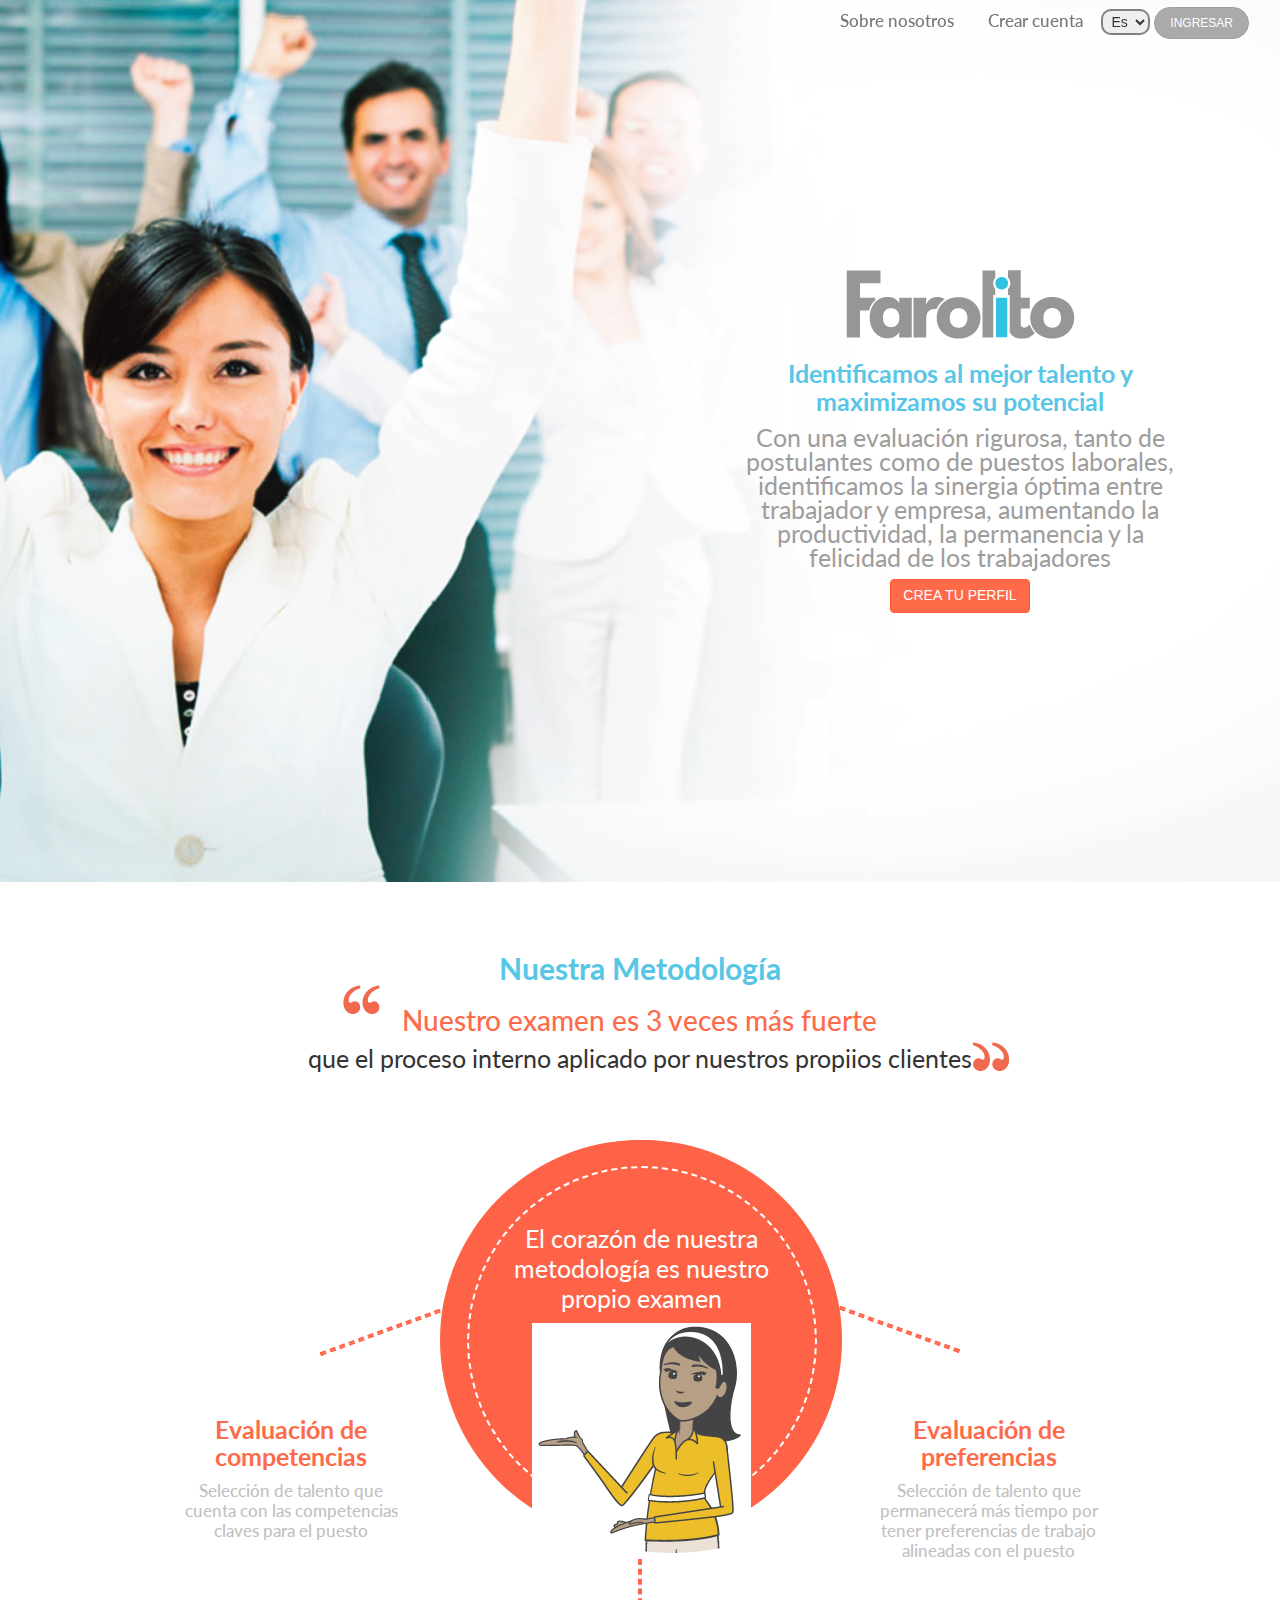
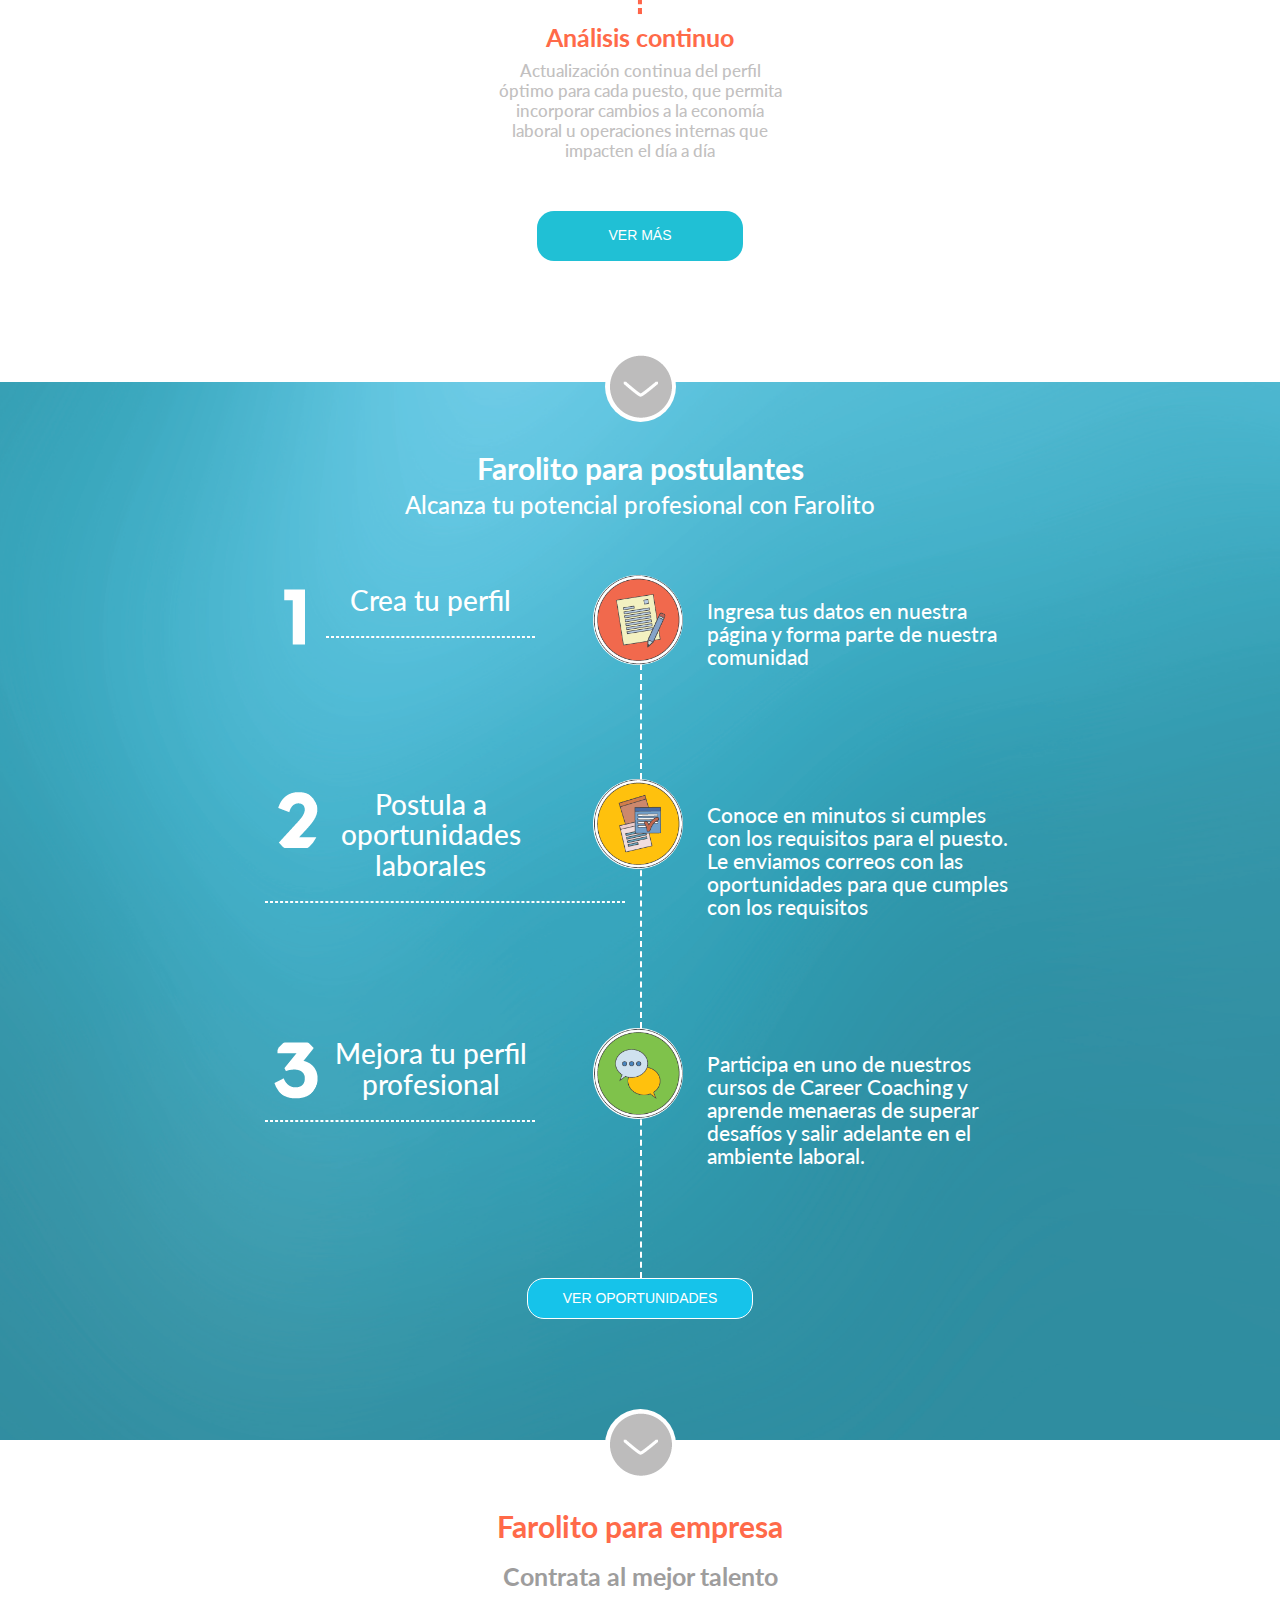
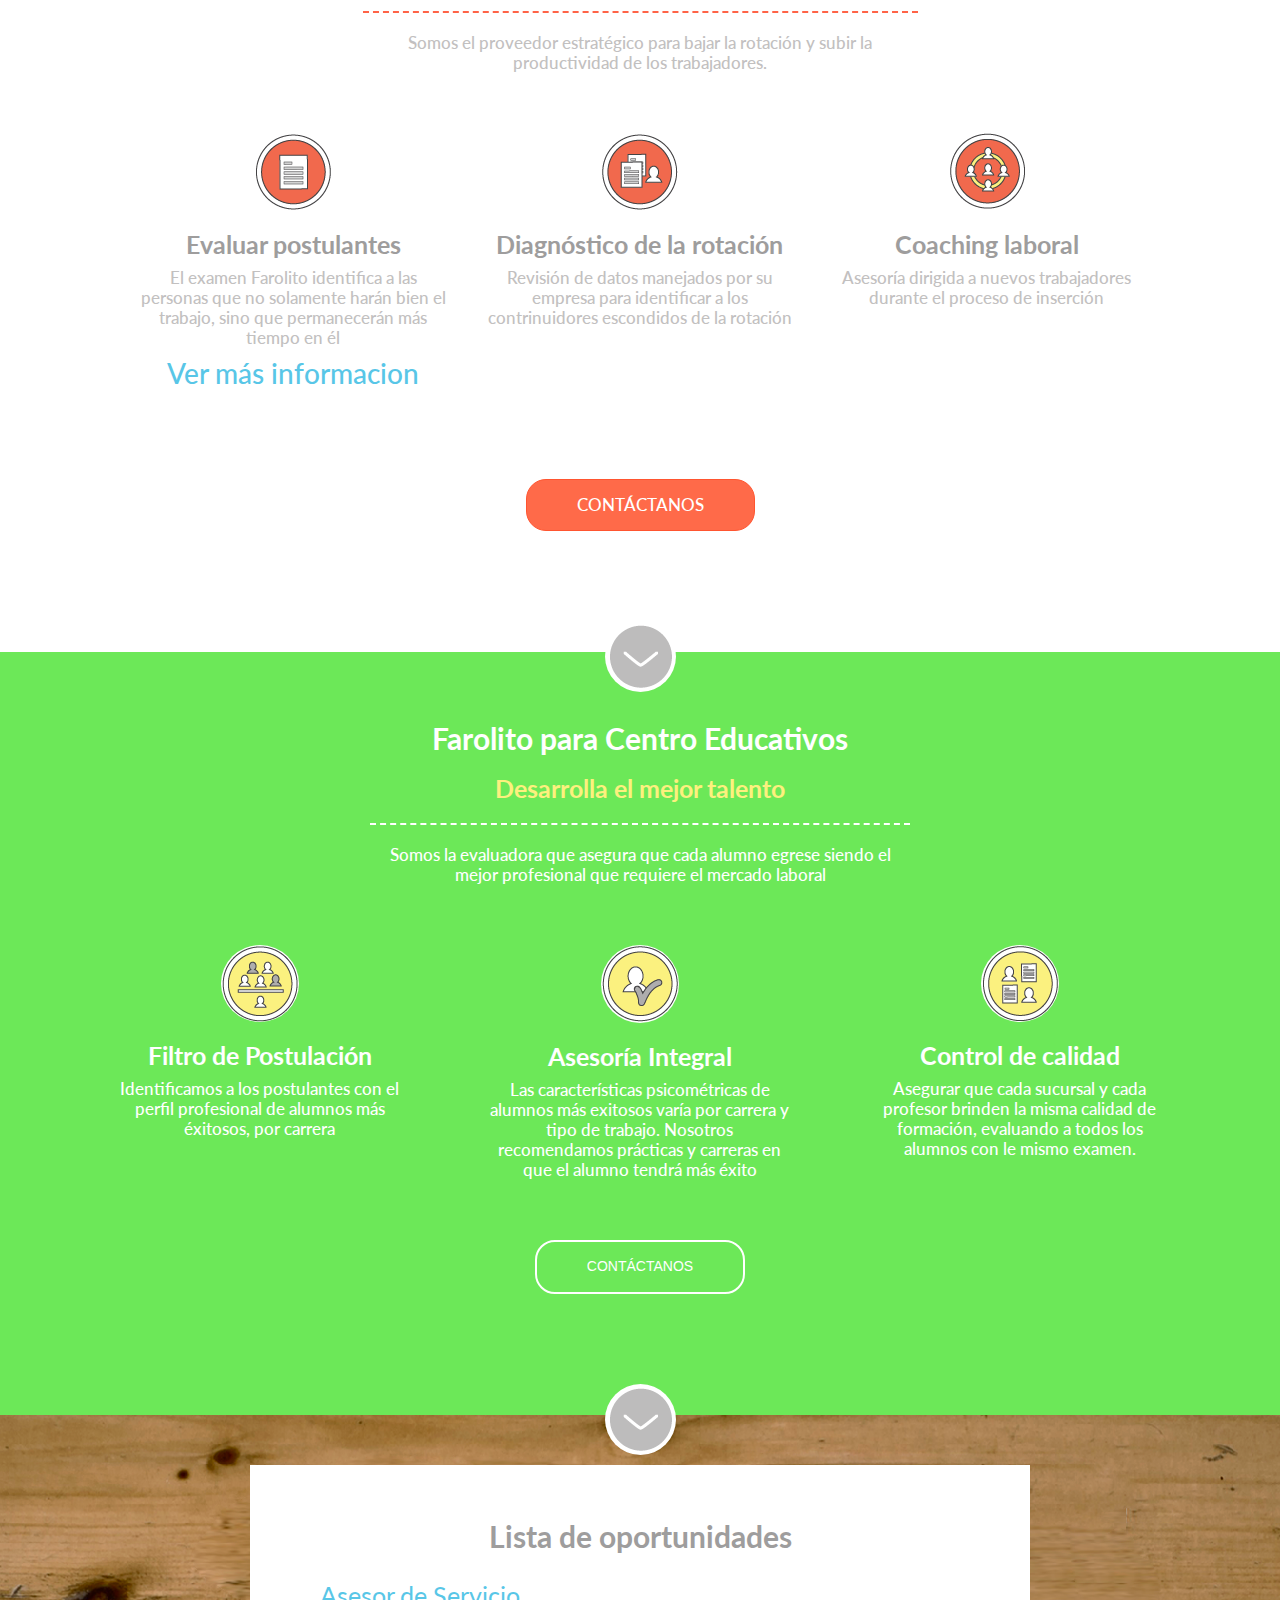
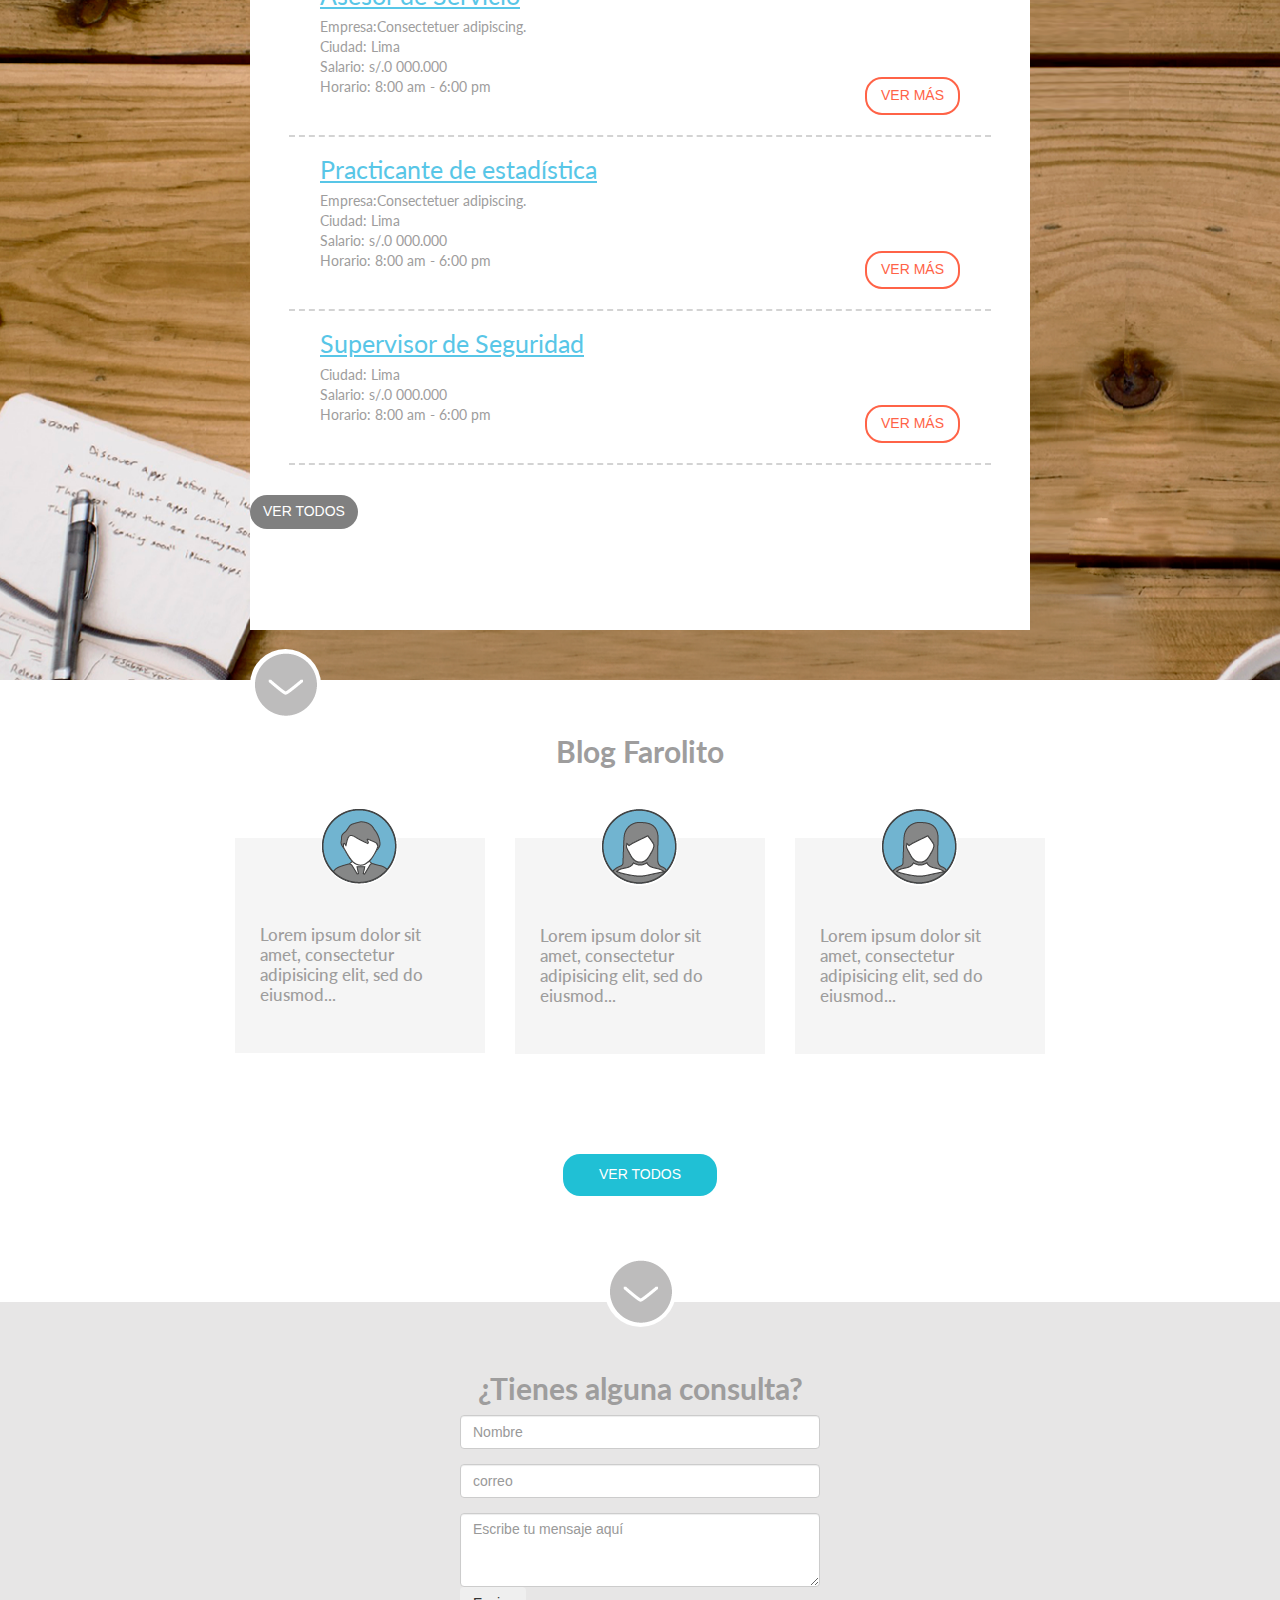
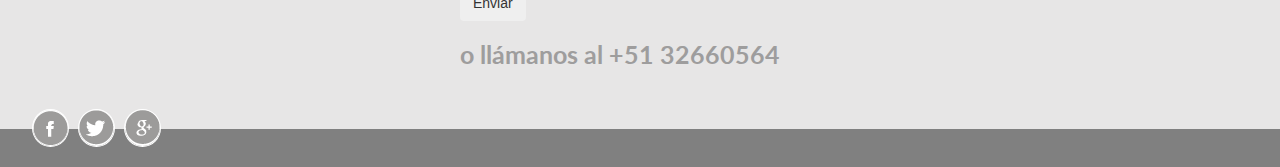
==== commit 6bdc062d: "actualizacion del css" ====
--- a/index.html
+++ b/index.html
@@ -37,7 +37,8 @@
 		        		<option>In</option>
 		        	</select>
 		        </li>
-	        	<li><a href=""><button type="submit" class="btn btn-default text-muted hidden-xs btn-xs btn-ingresar">INGRESAR</button></a></li>
+	        	<li>button type="button"
+	        	data-toggle="modal" data-target="#myModal" class="btn btn-default text-muted hidden-xs btn-xs btn-ingresar btn-lg">INGRESAR</button></li>
 	      	  <!-- </form> -->
 	      	  </ul>
 	      	</div>
@@ -70,7 +71,8 @@
 		        		<option>In</option>
 		        	</select>
 		        </li>
-	        	<li><a href=""><button type="submit" class="btn btn-default text-muted hidden-xs btn-xs btn-ingresar">INGRESAR</button></a></li>
+	        	<li><button type="button"
+	        	data-toggle="modal" data-target="#myModal" class="btn btn-default text-muted hidden-xs btn-xs btn-ingresar btn-lg">INGRESAR</button></li>
 	      	  <!-- </form> -->
 	      	  </ul>
 	      	</div>
@@ -431,6 +433,35 @@
 	    		</div>
 	    	</div>	
 	    </footer>
+<!-- Modal -->
+		<div class="modal fade" id="myModal" tabindex="-1" role="dialog" aria-labelledby="myModalLabel" aria-hidden="true">
+		  <div class="modal-dialog">
+		    <div class="modal-content">
+		      <div class="modal-body">
+		      	<div class="row">
+		      		<div class="col-md-2"></div>
+		      		<div class="col-md-8">
+		      			<h1 class="modal-title text-primary text-center" id="myModalLabel">Ingresa tu cuenta</h1>
+		      			<br>
+				        <form role="form">
+							<div class="form-group">
+							    <input type="name" class="form-control" id="email" placeholder="Nombre">
+				     		</div>
+						    <div class="form-group">
+							    <input type="email" class="form-control" id="pwd" placeholder="correo">
+							</div>
+						</form>
+						<div class="modal-footer">
+					       <button type="button" class="btn btn-info">INGRESAR</button>
+					    </div>
+					    <h5 class="text-lightgray">¿Olvidaste tu contraseña?</h5>
+					    <h5 class="text-lightgray">¿No estás registrado? crea tu cuenta aquí</h5>
+					</div>
+				</div>
+		      </div>
+		    </div>
+		  </div>
+		</div>
 
 
 		<script src="https://ajax.googleapis.com/ajax/libs/jquery/1.11.2/jquery.min.js"></script>
--- a/stylesheets/main.css
+++ b/stylesheets/main.css
@@ -6638,7 +6638,8 @@
 
 @media only screen and (max-width: 780px) {
   #portada {
-    background: none; } }
+    background: none;
+    background-color: #f0fbfd; } }
 @media only screen and (max-width: 480px) {
   #portada .portada {
     padding-top: 100px;
@@ -6901,6 +6902,25 @@
     display: block;
     float: none;
     border-bottom: 1px dashed red; } }
+.modal-title {
+  font-weight: 900;
+  letter-spacing: 1.9px; }
+
+.modal-dialog {
+  width: 500px;
+  margin: 10% auto;
+  z-index: 2000; }
+
+.modal-content {
+  border-radius: 8%;
+  border: 5px solid #d0caca; }
+
+.modal-body {
+  padding: 45px 15px; }
+
+.modal-footer {
+  border-top: none; }
+
 .nav-nosotros {
   background-color: #f0fbfd; }
 
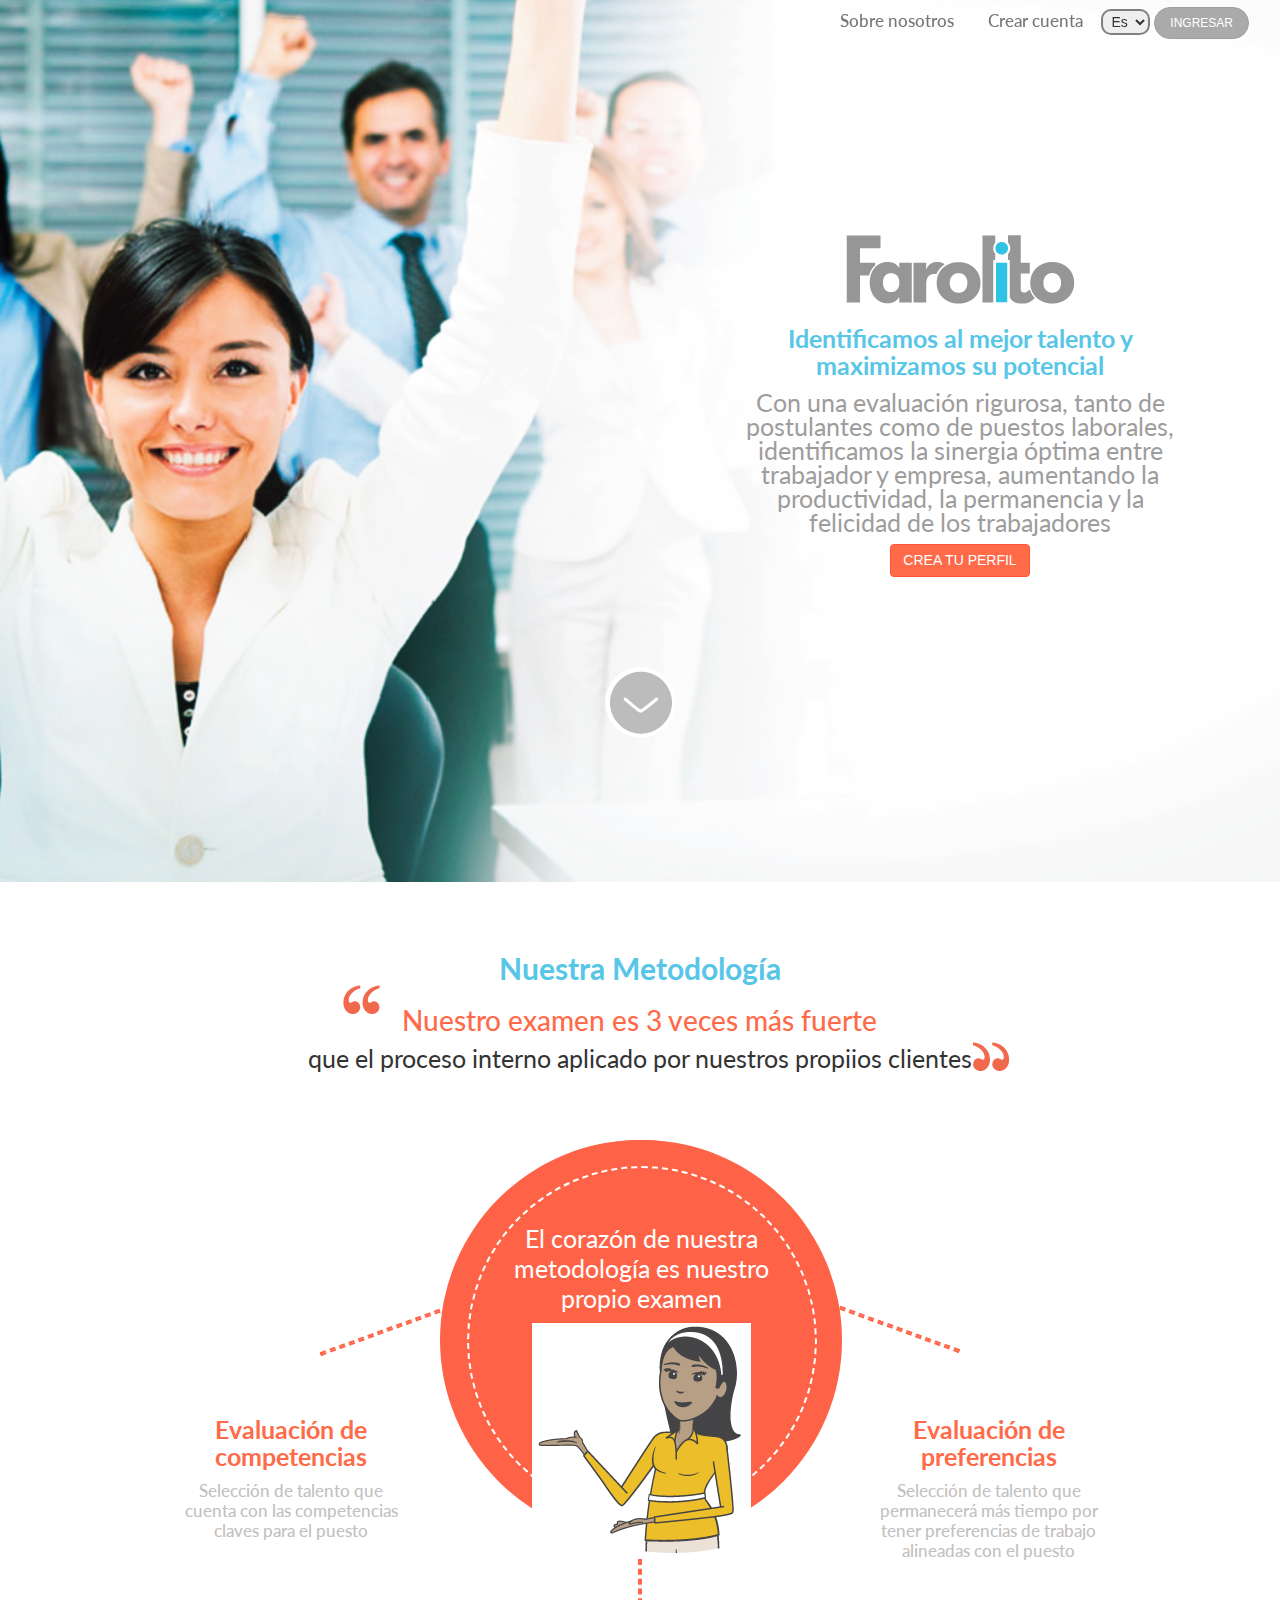
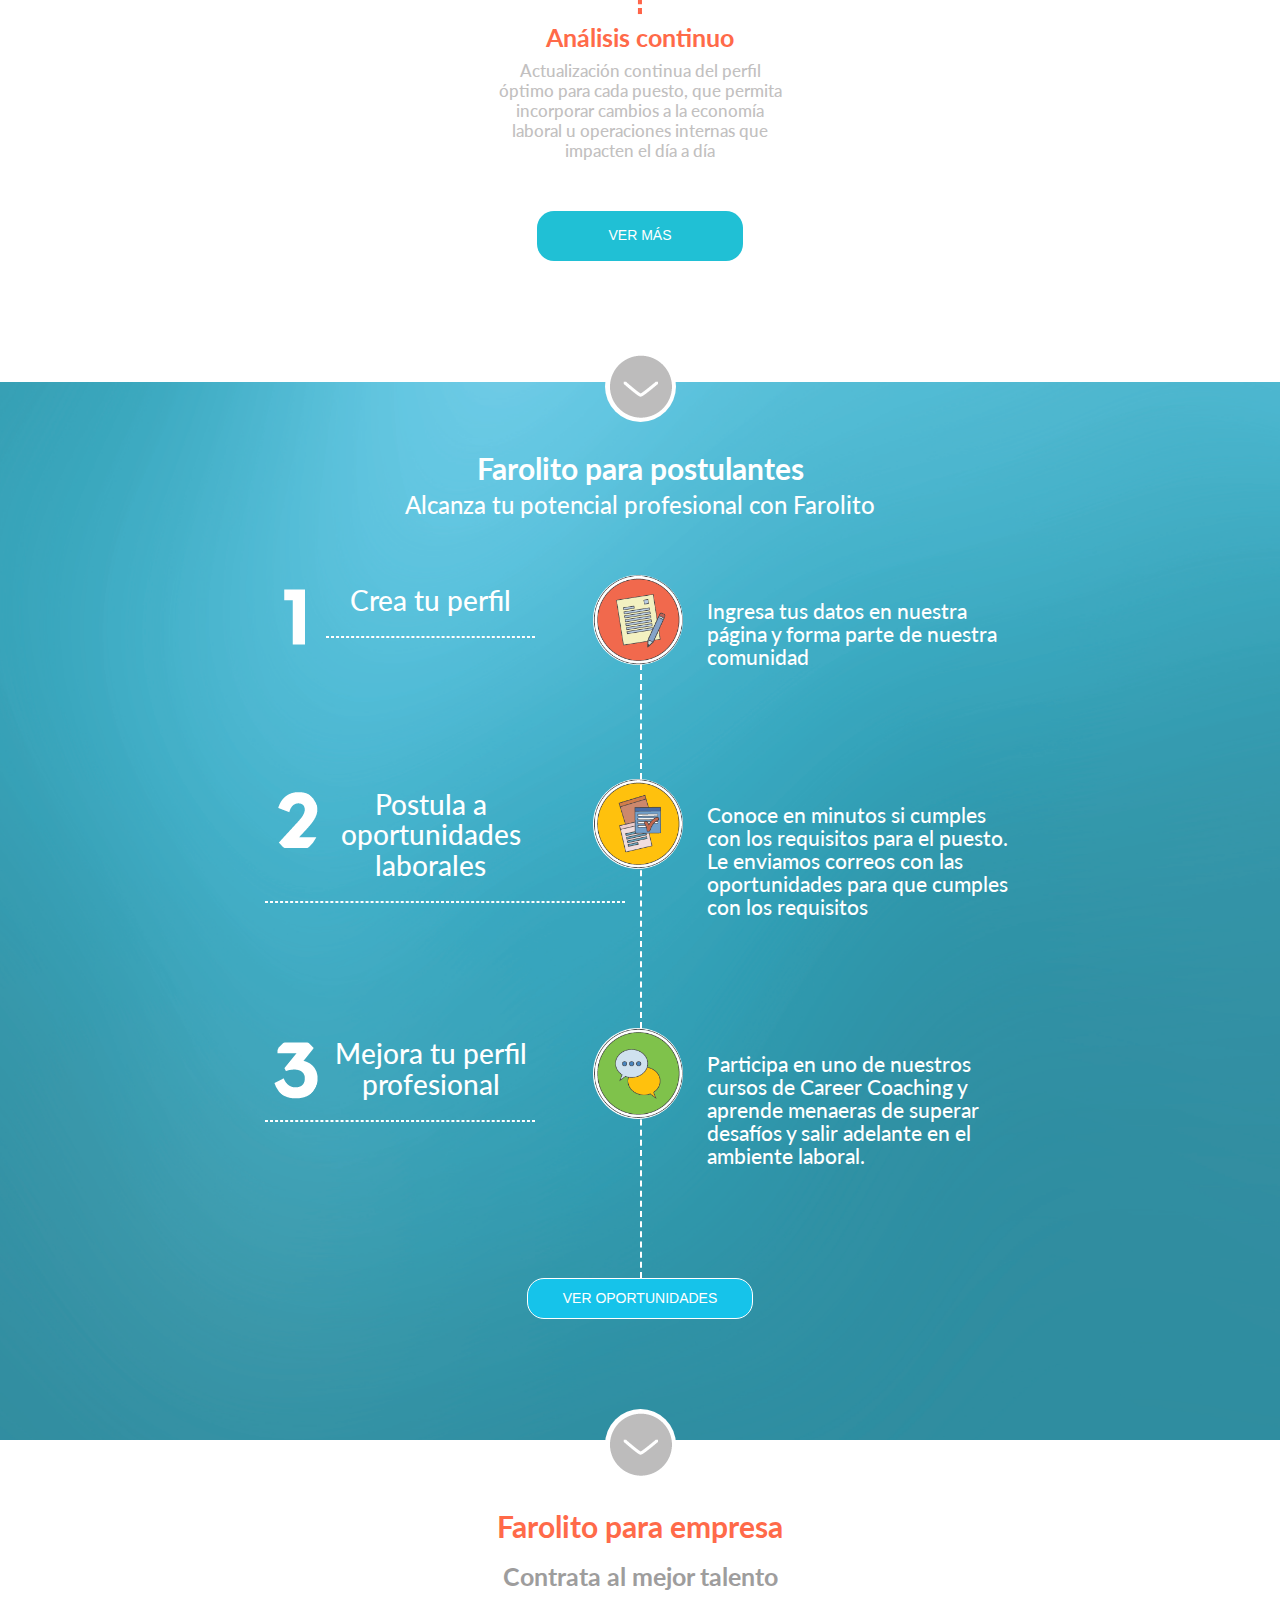
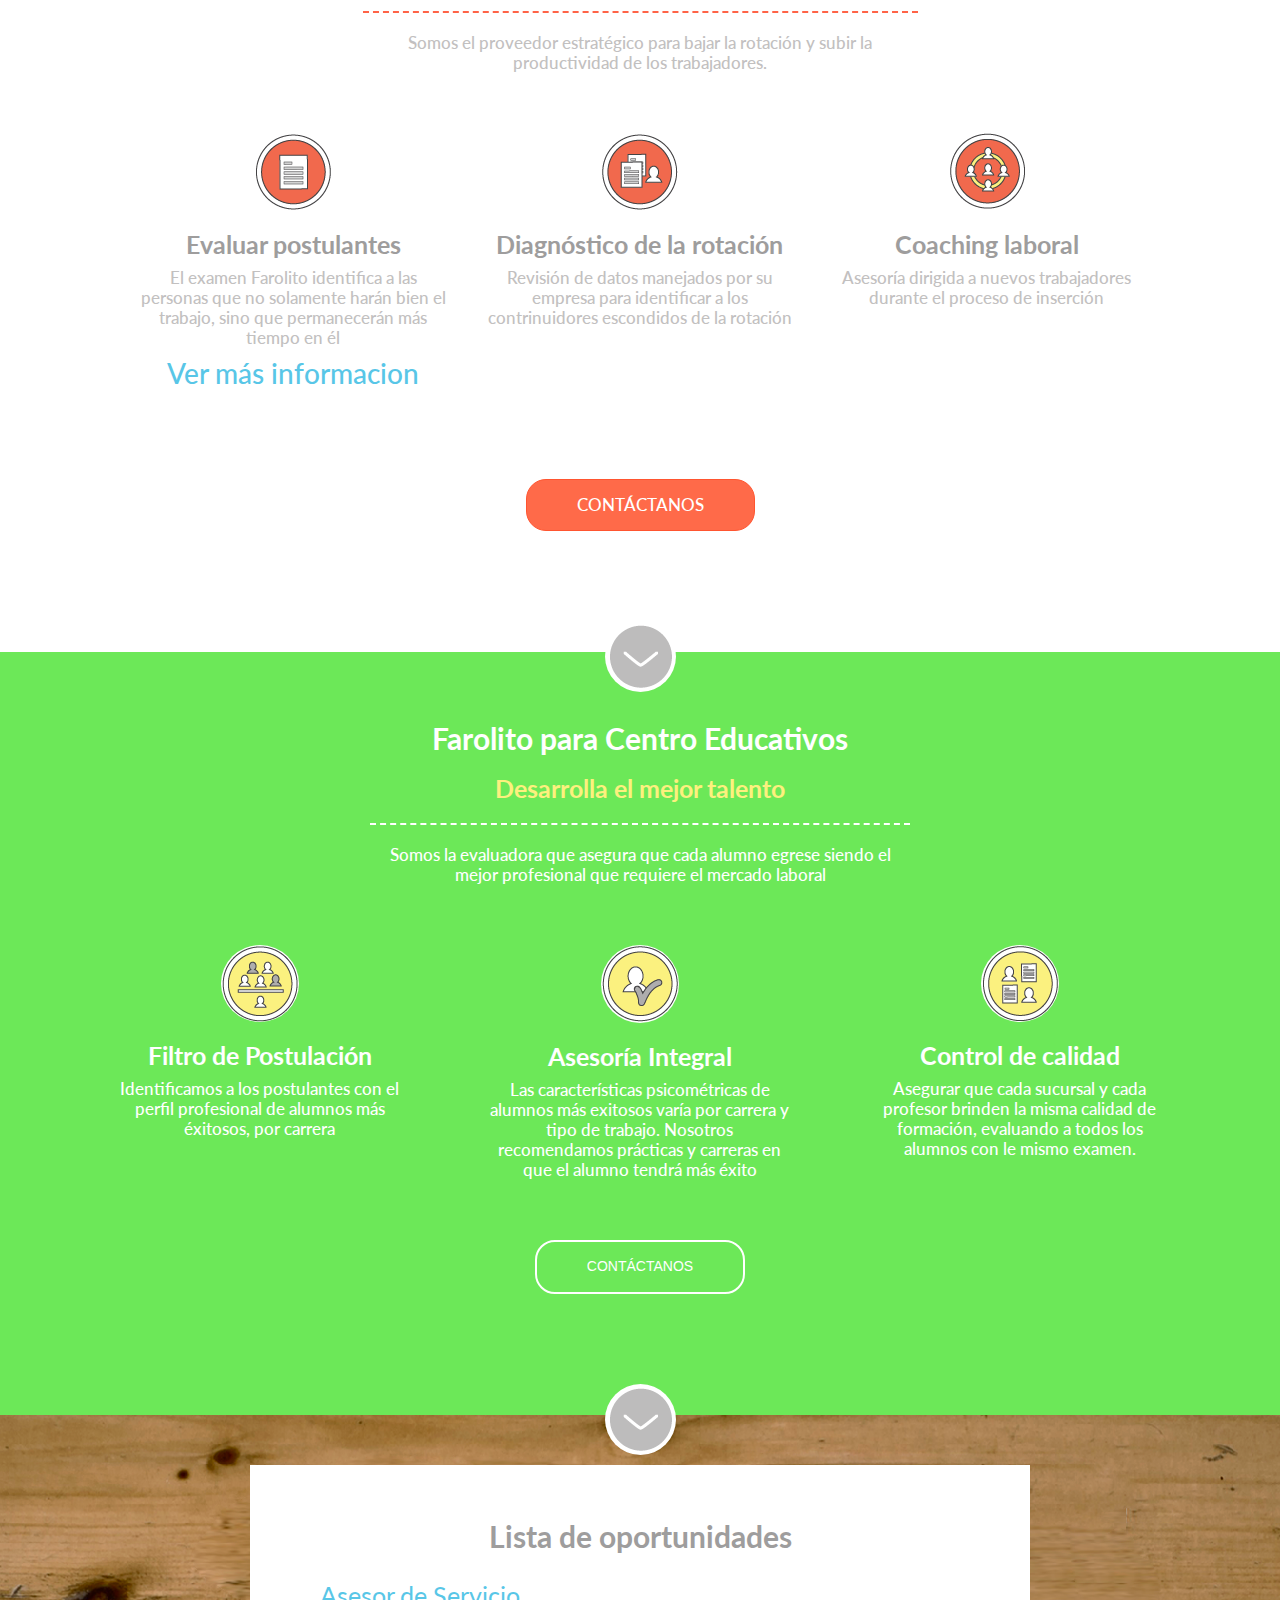
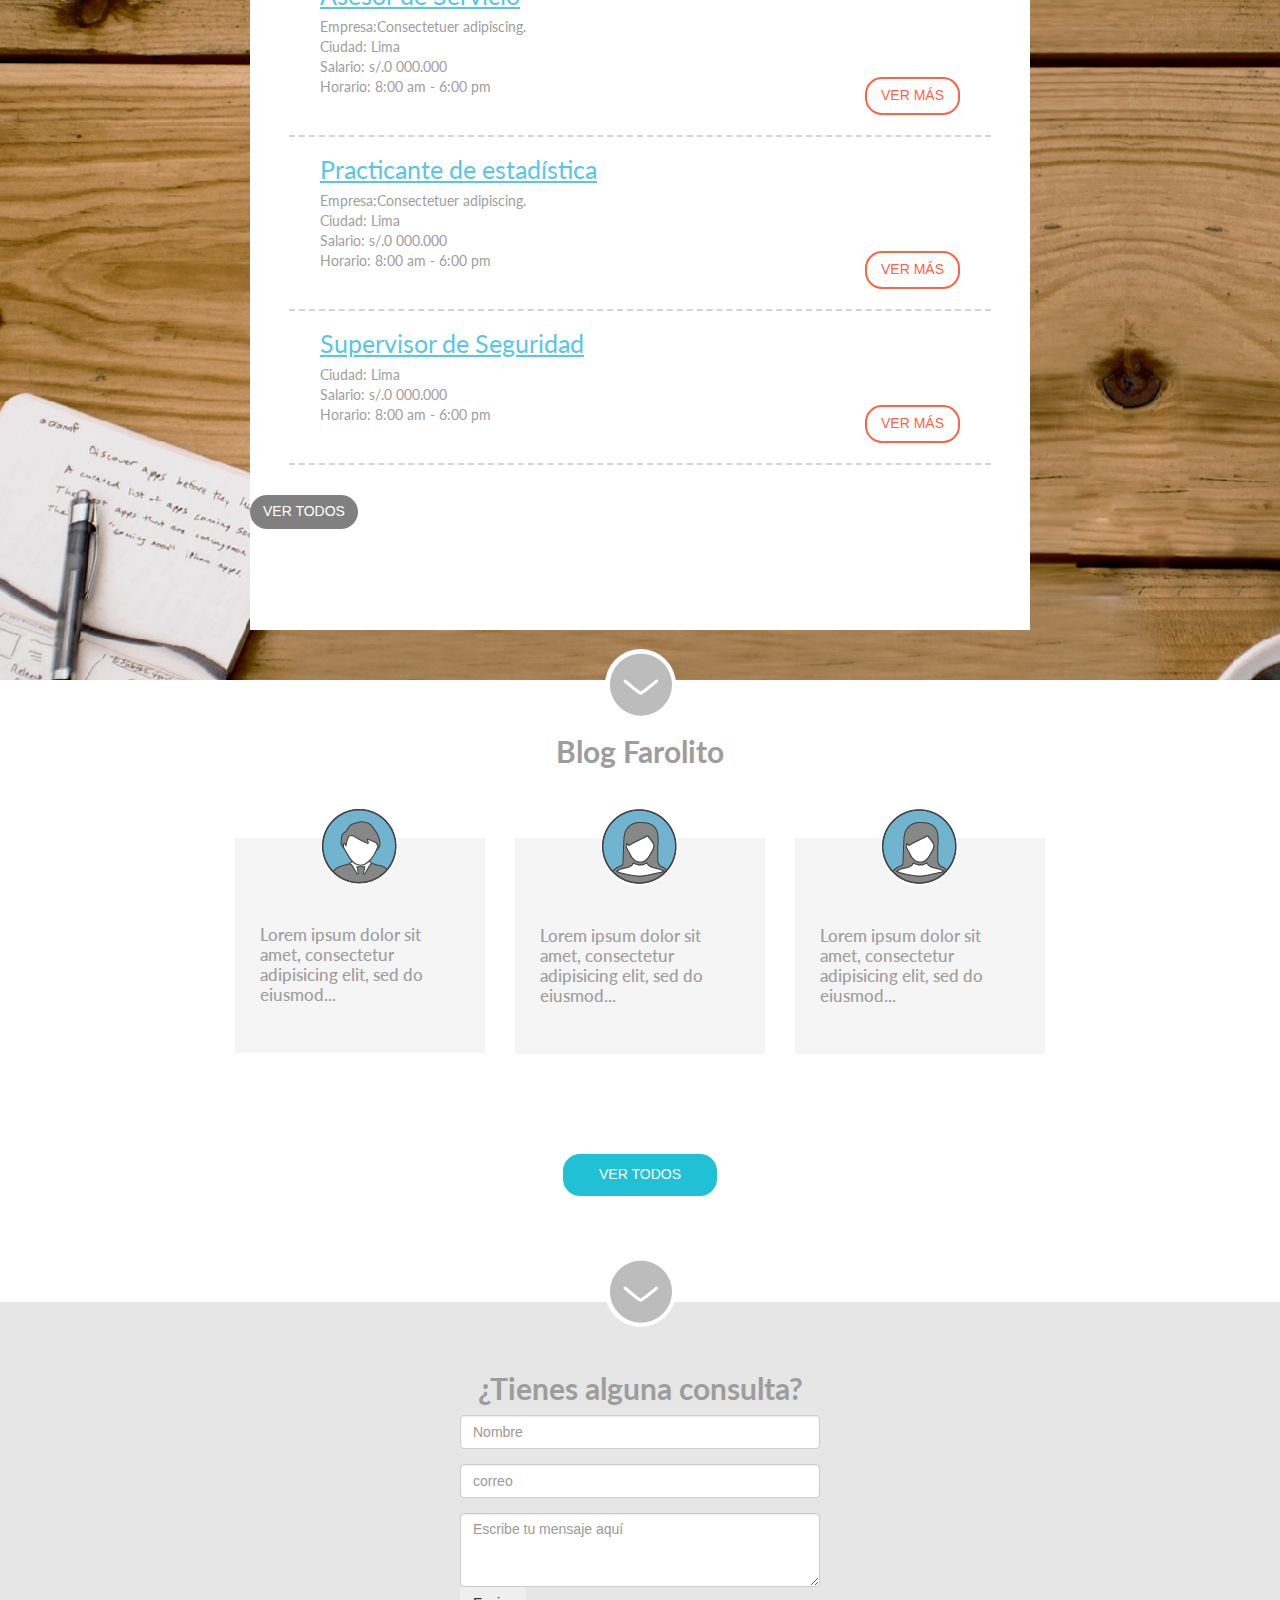
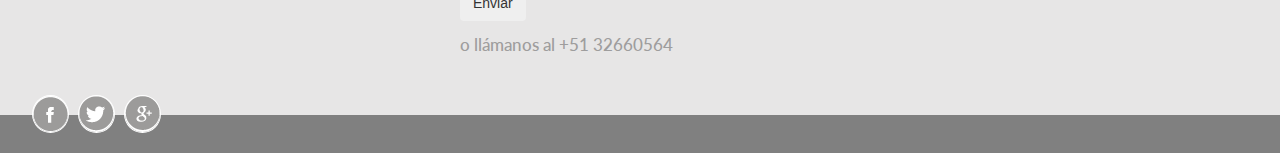
==== commit 24e73de8: "arregle footer" ====
--- a/index.html
+++ b/index.html
@@ -90,12 +90,12 @@
 	    				<img src="assets/img/photo.png" class="hidden-lg hidden-md hidden-sm oculta">
 	    			</div>
 	    		</div>
-	    	</div>
-	    	<!-- <div class="deslizador">
-	    			<a href="">
-	    				<img src="assets/iconos/iconos-15.png">
-	    			</a>
-	    		</div> -->
+	    		<div class="deslizador">
+	    		<a href="">
+	    			<img src="assets/iconos/iconos-15.png">
+	    		</a>
+	    	</div>
+	    	</div>
 	    </section>
 	    <section id="metodologia" class="text-center">
 	    	<div class="container text-center">
@@ -261,11 +261,11 @@
 	    			</div>
 	    		</div>
 	    		<button class="btn btn-danger btn-contactanos"><h5>CONTÁCTANOS</h5></button>
-	    		<div class="deslizador">
-	    			<a href="">
-	    				<img src="assets/iconos/iconos-15.png">
-	    			</a>
-	    		</div>
+	    	</div>
+	    	<div class="deslizador">
+	    			<a href="">
+	    				<img src="assets/iconos/iconos-15.png">
+	    			</a>
 	    	</div>
 	    </section>
 	    <section id="educativos" class="text-center">
@@ -413,7 +413,7 @@
 						  <textarea class="form-control" rows="3" placeholder="Escribe tu mensaje aquí"></textarea>
 						  <button type="submit" class="btn btn-enviar">Enviar</button>
 						</form>
-						<h3 class="text-gray">o llámanos al +51 32660564</h3>
+						<h5 class="text-gray">o llámanos al +51 32660564</h5>
 	    			</div>
 	    		</div>
 	    	</div>
@@ -432,6 +432,7 @@
 	    			</div>
 	    		</div>
 	    	</div>	
+	    	<h6 class="text-white text-center hidden-lg hidden-md hidden-sm">todos los derechos reservados</h6>
 	    </footer>
 <!-- Modal -->
 		<div class="modal fade" id="myModal" tabindex="-1" role="dialog" aria-labelledby="myModalLabel" aria-hidden="true">
--- a/stylesheets/main.css
+++ b/stylesheets/main.css
@@ -5985,6 +5985,9 @@
 .text-lightgray {
   color: #c2c0c0; }
 
+.bold {
+  font-weight: bold; }
+
 h2 {
   font-weight: bold;
   font-size: 30px; }
@@ -6018,7 +6021,8 @@
 
 .deslizador {
   position: relative;
-  bottom: -90px; }
+  bottom: -90px;
+  text-align: center; }
   .deslizador img {
     border-radius: 50%; }
 
@@ -6068,7 +6072,8 @@
 
 .deslizador {
   position: relative;
-  bottom: -90px; }
+  bottom: -90px;
+  text-align: center; }
   .deslizador img {
     border-radius: 50%; }
 
@@ -6548,6 +6553,9 @@
 
 .text-lightgray {
   color: #c2c0c0; }
+
+.bold {
+  font-weight: bold; }
 
 .navbar-default {
   background-color: transparent;
@@ -6613,6 +6621,13 @@
         border-radius: 50%;
         border: 1px solid white; }
 
+@media only screen and (max-width: 780px) {
+  footer .redes {
+    margin: 0 auto; }
+  footer h6 {
+    font-size: 16px;
+    margin-bottom: 0;
+    padding-bottom: 30px; } }
 /*@media screen (max-width: 600px){
   .navbar-default {
   	ul{
@@ -6922,7 +6937,8 @@
   border-top: none; }
 
 .nav-nosotros {
-  background-color: #f0fbfd; }
+  background-color: #f0fbfd;
+  position: fixed; }
 
 #nosotros {
   background: url(../assets/img/img_nosotros-02.png) no-repeat center center scroll;
@@ -6936,19 +6952,35 @@
     vertical-align: middle;
     text-align: center; }
 
+.botton {
+  margin-bottom: 50px; }
+
 #fundadores {
-  padding: 50px 0; }
+  padding: 50px 0 20px; }
   #fundadores .row {
-    padding: 50px 70px 0; }
+    padding: 0 70px 0; }
+    #fundadores .row .text-center {
+      padding: 0 20px; }
+      #fundadores .row .text-center .redondo {
+        width: 50%; }
   #fundadores hr {
     margin-top: 70px;
     width: 80%;
     border: 1px dashed gray; }
 
+@media only screen and (max-width: 780px) {
+  #fundadores {
+    padding: 14px 0; }
+    #fundadores .row {
+      padding: 0; }
+      #fundadores .row .redondo {
+        width: 30%; } }
 #asesores hr {
   margin-top: 70px;
   width: 80%;
   border: 1px dashed gray; }
+#asesores .text-center {
+  padding: 0 20px; }
 
 .redondo {
   width: 50%;
@@ -6965,10 +6997,19 @@
   #genios hr {
     border: 1px dashed white;
     width: 60%; }
+  #genios p {
+    line-height: 35px; }
 
 #test {
-  padding: 50px 0; }
-
+  padding: 20px 0 70px; }
+  #test .text-center {
+    padding: 0 20px; }
+  #test .row {
+    padding: 0 70px 0; }
+
+@media only screen and (max-width: 780px) {
+  #genios {
+    padding: 70px 25px; } }
 #blog-interno {
   padding: 100px 0; }
   #blog-interno .img-blog {
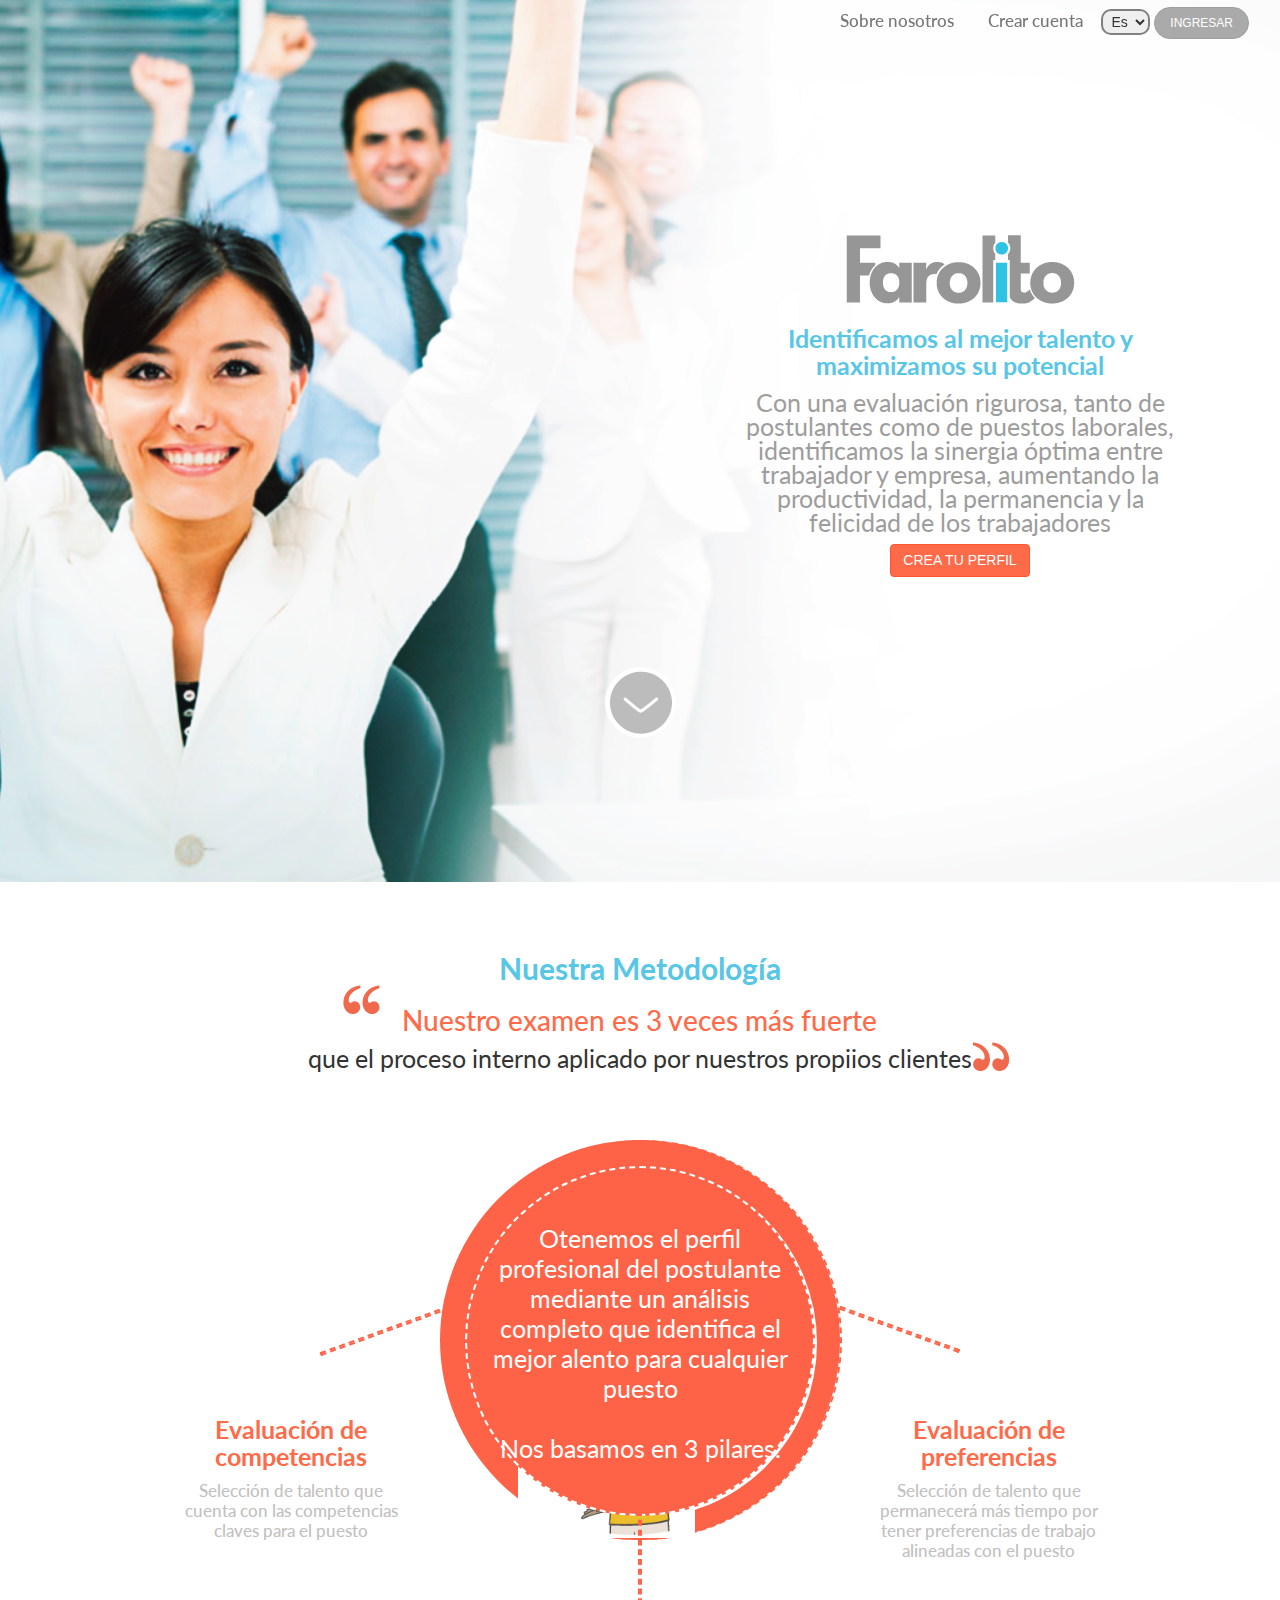
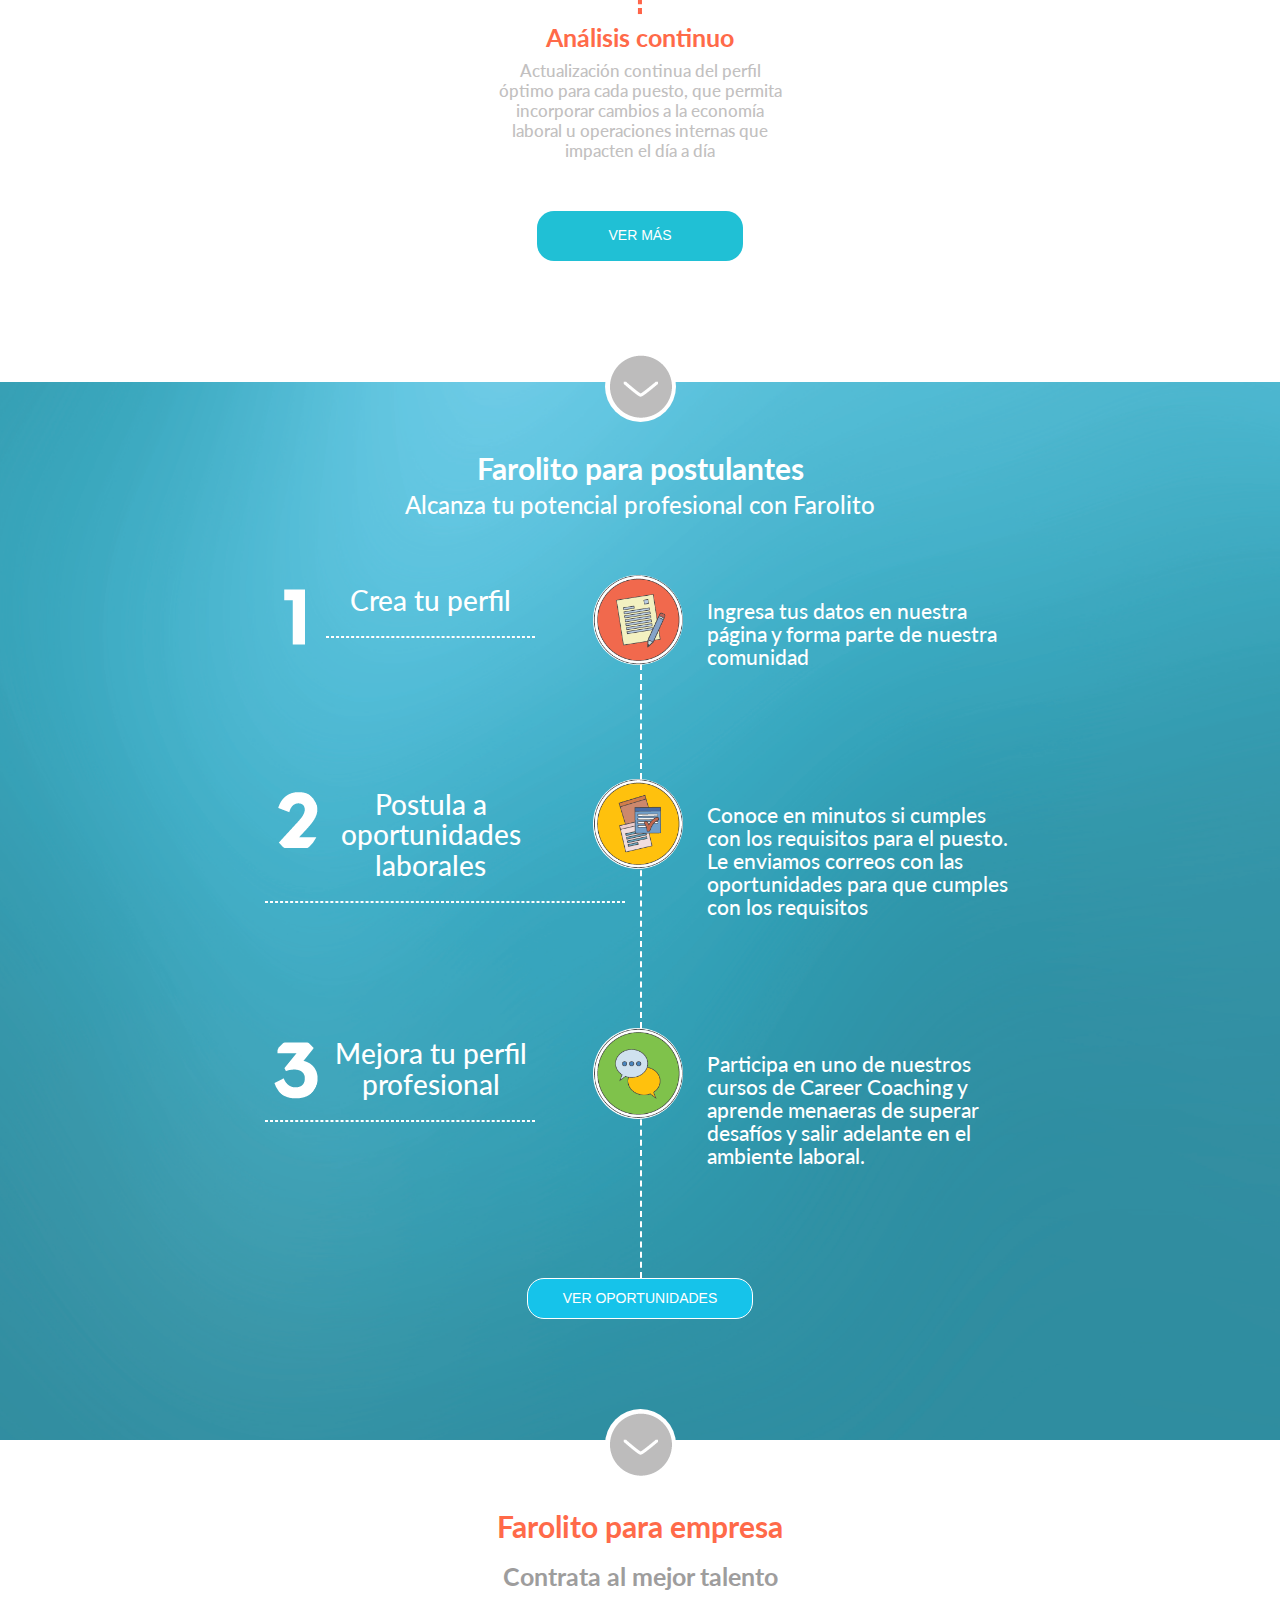
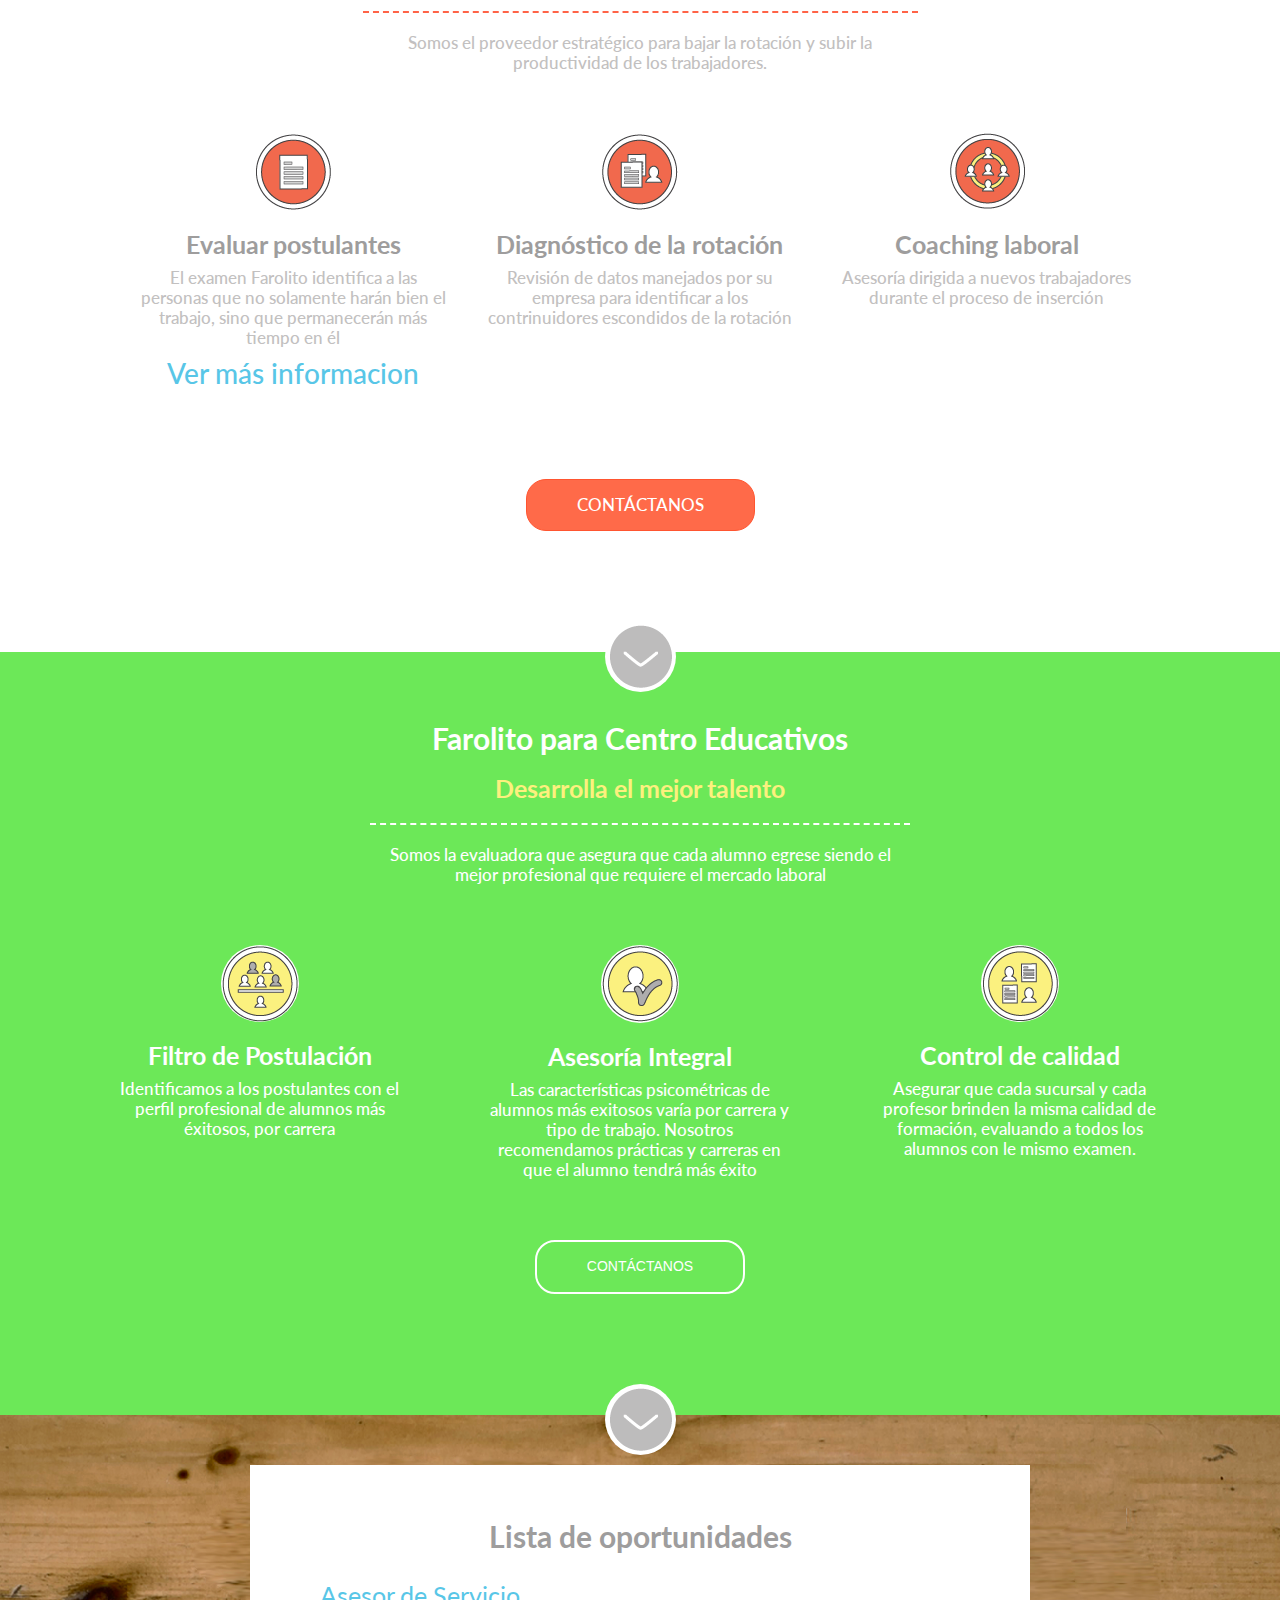
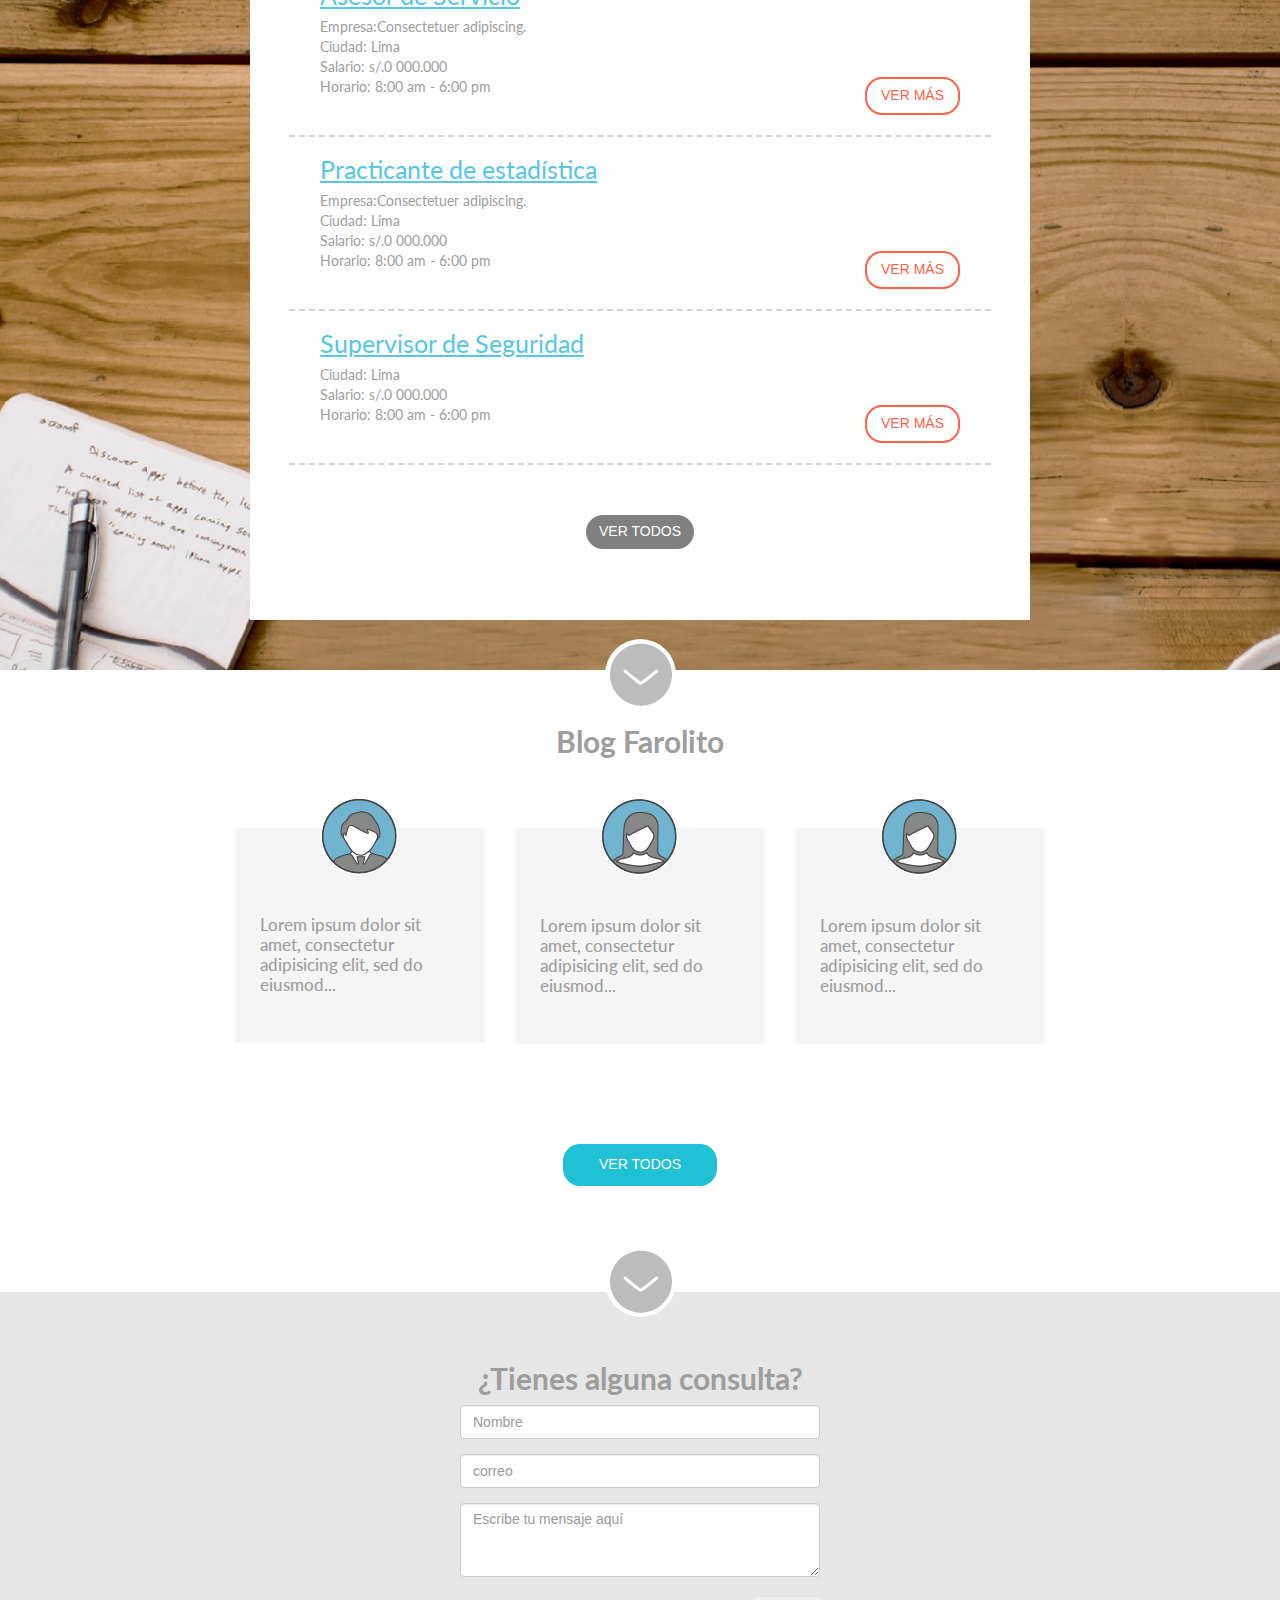
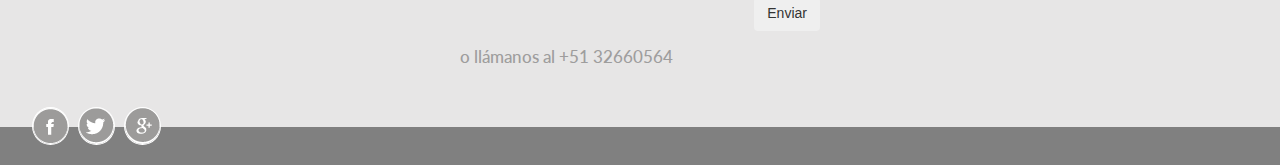
==== commit 400a8ff7: "efecto del circulo" ====
--- a/index.html
+++ b/index.html
@@ -121,6 +121,14 @@
 	    				</div>
 	    			</div>
 	    			<div class="col-md-6">
+	    				<div class=" circulo overlay">
+	    					<div class=" circulo-overlay hidden-xs hidden-sm">
+	    						<div class="text-white interno-overlay">
+	    							<p>El corazón de nuestra metodología es nuestro propio examen</p>
+	    							<img src="assets/iconos/iconos-19.png">
+	    						</div>
+	    					</div>
+	    				</div>
 	    				<div class="circulo">
 	    					<div class="circulo-interno hidden-xs hidden-sm">
 	    						<div class="circulo-texto text-white">
@@ -133,16 +141,6 @@
 		    					<h5 class="text-lightgray">Actualización continua del perfil óptimo para cada puesto, que permita incorporar cambios a la economía laboral u operaciones internas que impacten el día a día</h5>
 	    					</div>
 	    				</div>
-	    				<div class=" circulo overlay">
-	    					<div class="circulo-interno hidden-xs hidden-sm">
-	    						<div class="circulo-texto text-white">
-	    							<p>El corazón de nuestra metodología es nuestro propio examen</p>
-	    							<img src="assets/iconos/iconos-19.png">
-	    						</div>
-	    					</div>
-	    				</div>
-
-
 	    			</div>
 	    			<div class="col-md-3">
 	    				<hr class="izquierda">
@@ -348,7 +346,7 @@
 	    				<button class="btn btn-mas">VER MÁS</button>
 	    		</div>
 	    		<hr>
-	    		<button class="btn btn-todos text-white text-center">VER TODOS</button>
+	    		<div class="boton-lista"><button class="btn btn-todos text-white text-center">VER TODOS</button></div>
 	    		<div class="deslizador">
 	    			<a href="">
 	    				<img src="assets/iconos/iconos-15.png">
@@ -413,7 +411,7 @@
 						  <textarea class="form-control" rows="3" placeholder="Escribe tu mensaje aquí"></textarea>
 						  <button type="submit" class="btn btn-enviar">Enviar</button>
 						</form>
-						<h5 class="text-gray">o llámanos al +51 32660564</h5>
+						<h5 class="text-gray numero-telefonico">o llámanos al +51 32660564</h5>
 	    			</div>
 	    		</div>
 	    	</div>
--- a/stylesheets/main.css
+++ b/stylesheets/main.css
@@ -6705,33 +6705,64 @@
     width: 70%; }
   #metodologia .evaluacion {
     padding: 85px 14px 0; }
-  #metodologia .circulo {
+  #metodologia .circulo,
+  #metodologia .overlay {
     width: 72%;
     margin: 0 auto; }
-    #metodologia .circulo .circulo-interno {
-      background-color: tomato;
+    #metodologia .circulo .circulo-interno,
+    #metodologia .circulo .circulo-overlay,
+    #metodologia .overlay .circulo-interno,
+    #metodologia .overlay .circulo-overlay {
       padding: 10px;
       border-radius: 50%;
       height: 400px;
       width: 400px; }
-      #metodologia .circulo .circulo-interno .circulo-texto {
-        color: white;
+      #metodologia .circulo .circulo-interno .circulo-texto,
+      #metodologia .circulo .circulo-interno .interno-overlay,
+      #metodologia .circulo .circulo-overlay .circulo-texto,
+      #metodologia .circulo .circulo-overlay .interno-overlay,
+      #metodologia .overlay .circulo-interno .circulo-texto,
+      #metodologia .overlay .circulo-interno .interno-overlay,
+      #metodologia .overlay .circulo-overlay .circulo-texto,
+      #metodologia .overlay .circulo-overlay .interno-overlay {
         padding: 55px 14px;
-        background-color: tomato;
         border-radius: 50%;
-        border: 2px dashed white;
         height: 350px;
         width: 350px;
         position: relative;
         margin: 0 auto;
         bottom: -16px;
         font-size: 21px; }
-        #metodologia .circulo .circulo-interno .circulo-texto p {
+        #metodologia .circulo .circulo-interno .circulo-texto p,
+        #metodologia .circulo .circulo-interno .interno-overlay p,
+        #metodologia .circulo .circulo-overlay .circulo-texto p,
+        #metodologia .circulo .circulo-overlay .interno-overlay p,
+        #metodologia .overlay .circulo-interno .circulo-texto p,
+        #metodologia .overlay .circulo-interno .interno-overlay p,
+        #metodologia .overlay .circulo-overlay .circulo-texto p,
+        #metodologia .overlay .circulo-overlay .interno-overlay p {
           line-height: 30px !important; }
+  #metodologia .circulo .circulo-interno {
+    background-color: tomato; }
+    #metodologia .circulo .circulo-interno .circulo-texto {
+      color: white;
+      background-color: tomato;
+      border: 2px dashed white; }
   #metodologia .overlay {
     position: absolute;
     top: 0;
     left: 94px; }
+    #metodologia .overlay .circulo-overlay {
+      border: 2px dashed tomato;
+      z-index: 10; }
+      #metodologia .overlay .circulo-overlay .interno-overlay {
+        background-color: white;
+        color: gray; }
+        #metodologia .overlay .circulo-overlay .interno-overlay img {
+          position: relative;
+          top: 26px;
+          right: 35px;
+          width: 55%; }
   #metodologia .btn-ver-todos {
     padding: 14px 70px; }
 
@@ -6862,10 +6893,12 @@
       float: right; }
     #lista .oportunidades p {
       text-decoration: underline; }
-  #lista .btn-todos {
-    border-radius: 17px;
-    background-color: gray;
-    margin: 30px 0; }
+  #lista .boton-lista {
+    text-align: center; }
+    #lista .boton-lista .btn-todos {
+      border-radius: 17px;
+      background-color: gray;
+      margin: 50px 0 0; }
 
 @media only screen and (max-width: 800px) {
   #lista {
@@ -6902,6 +6935,11 @@
 #consulta {
   background-color: #e7e6e6;
   padding: 50px 0; }
+  #consulta button {
+    float: right;
+    margin-top: 20px; }
+  #consulta .numero-telefonico {
+    margin-top: 70px; }
 
 @media only screen and (max-width: 480px) {
   footer .redes {
@@ -6949,8 +6987,8 @@
   width: 100%; }
   #nosotros .nosotros {
     display: table-cell;
-    vertical-align: middle;
-    text-align: center; }
+    text-align: center;
+    padding-top: 7%; }
 
 .botton {
   margin-bottom: 50px; }
@@ -6993,7 +7031,8 @@
     border-radius: 50%; }
 
 #genios {
-  padding: 70px 0; }
+  padding: 70px 0;
+  background-color: #ff6a49; }
   #genios hr {
     border: 1px dashed white;
     width: 60%; }
@@ -7037,6 +7076,9 @@
     bottom: 20px;
     border-radius: 50%; }
 
+@media only screen and (max-width: 780px) {
+  #blog-interno {
+    padding: 60px 0; } }
 .blog:hover .text-primary {
   color: tomato; }
 
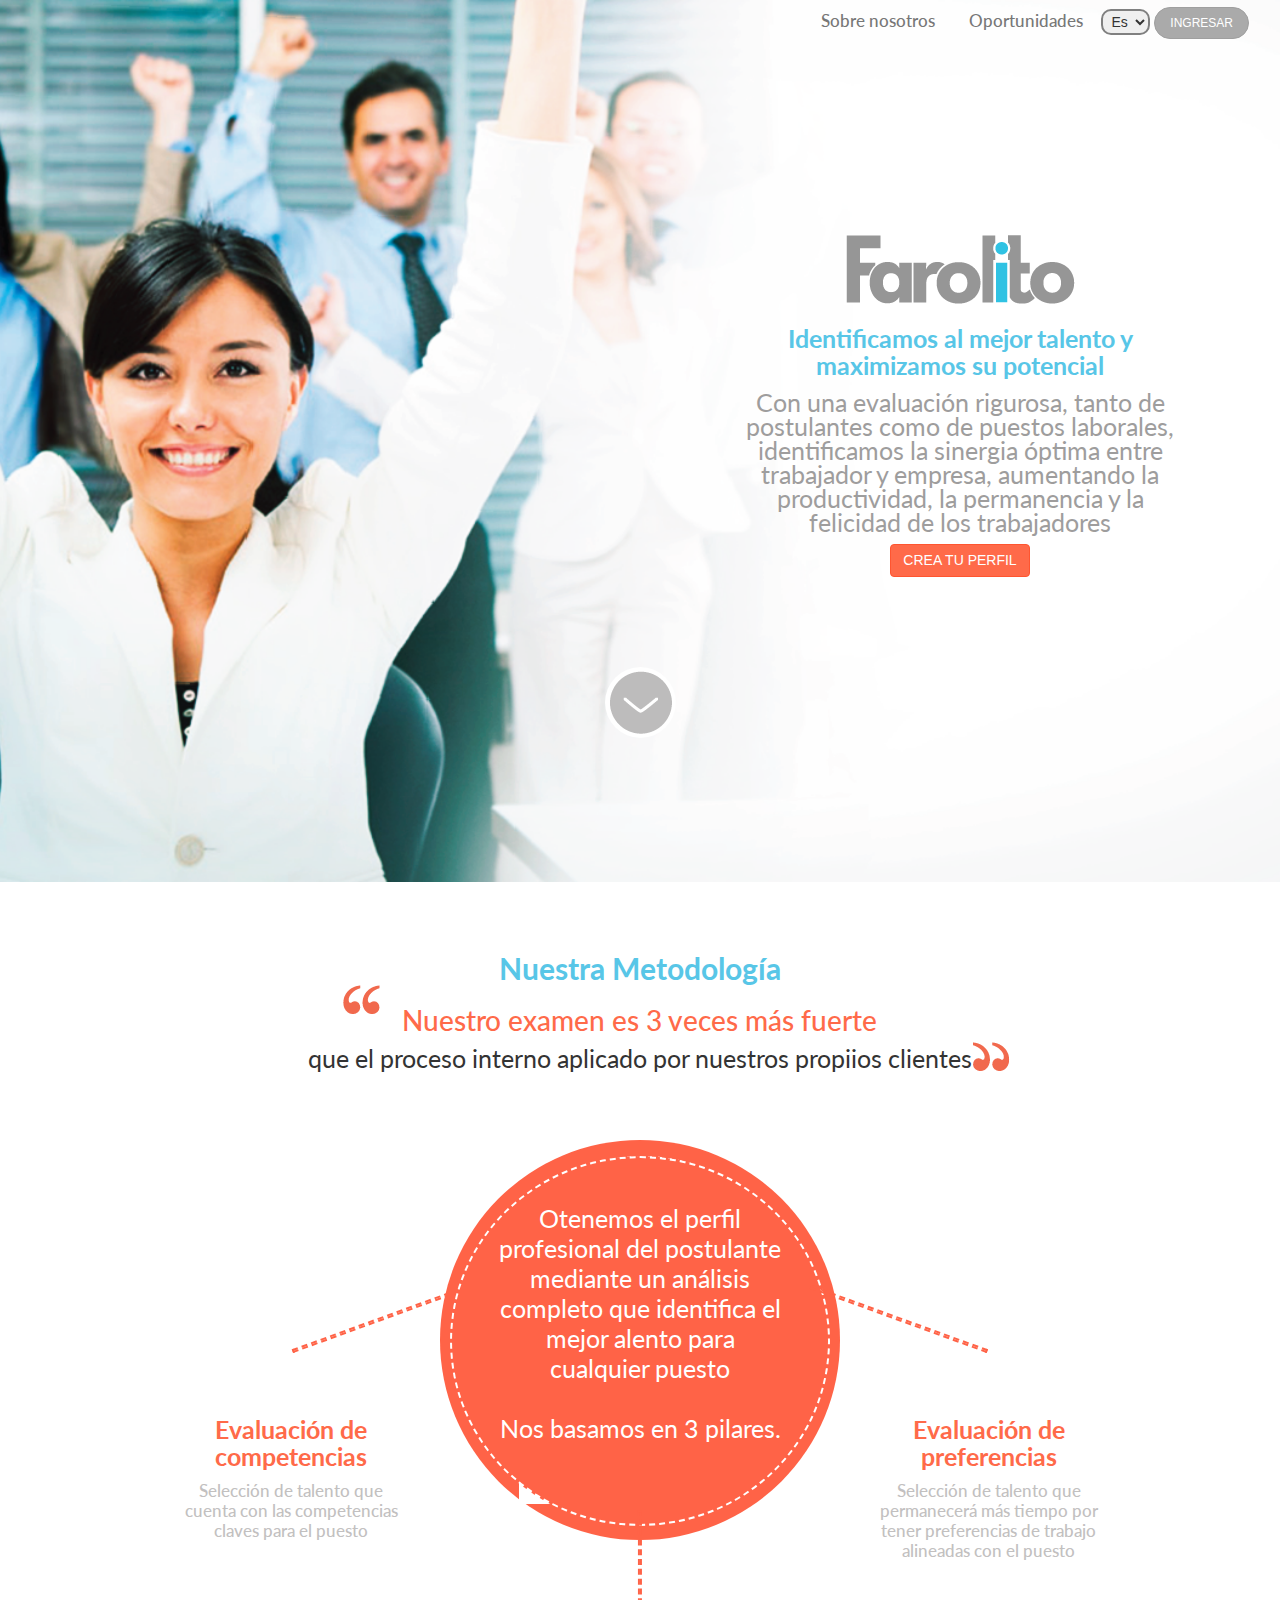
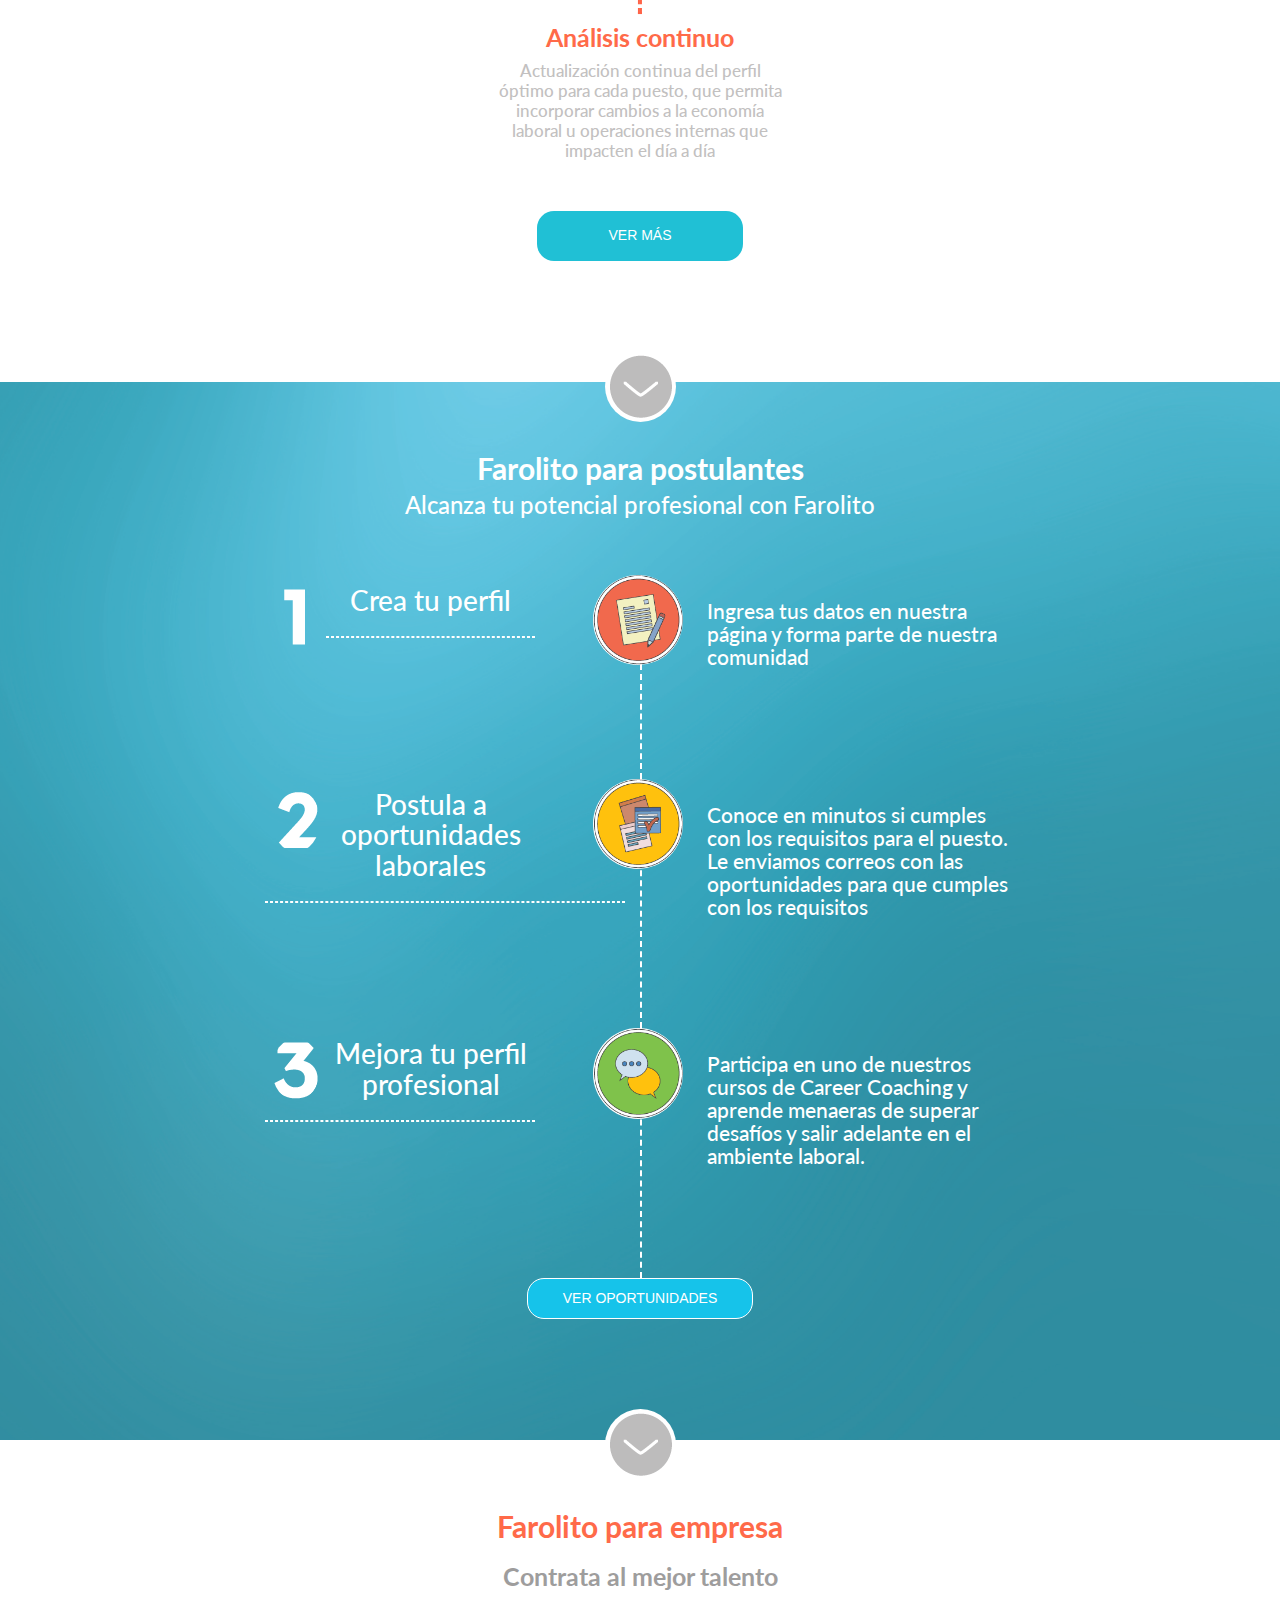
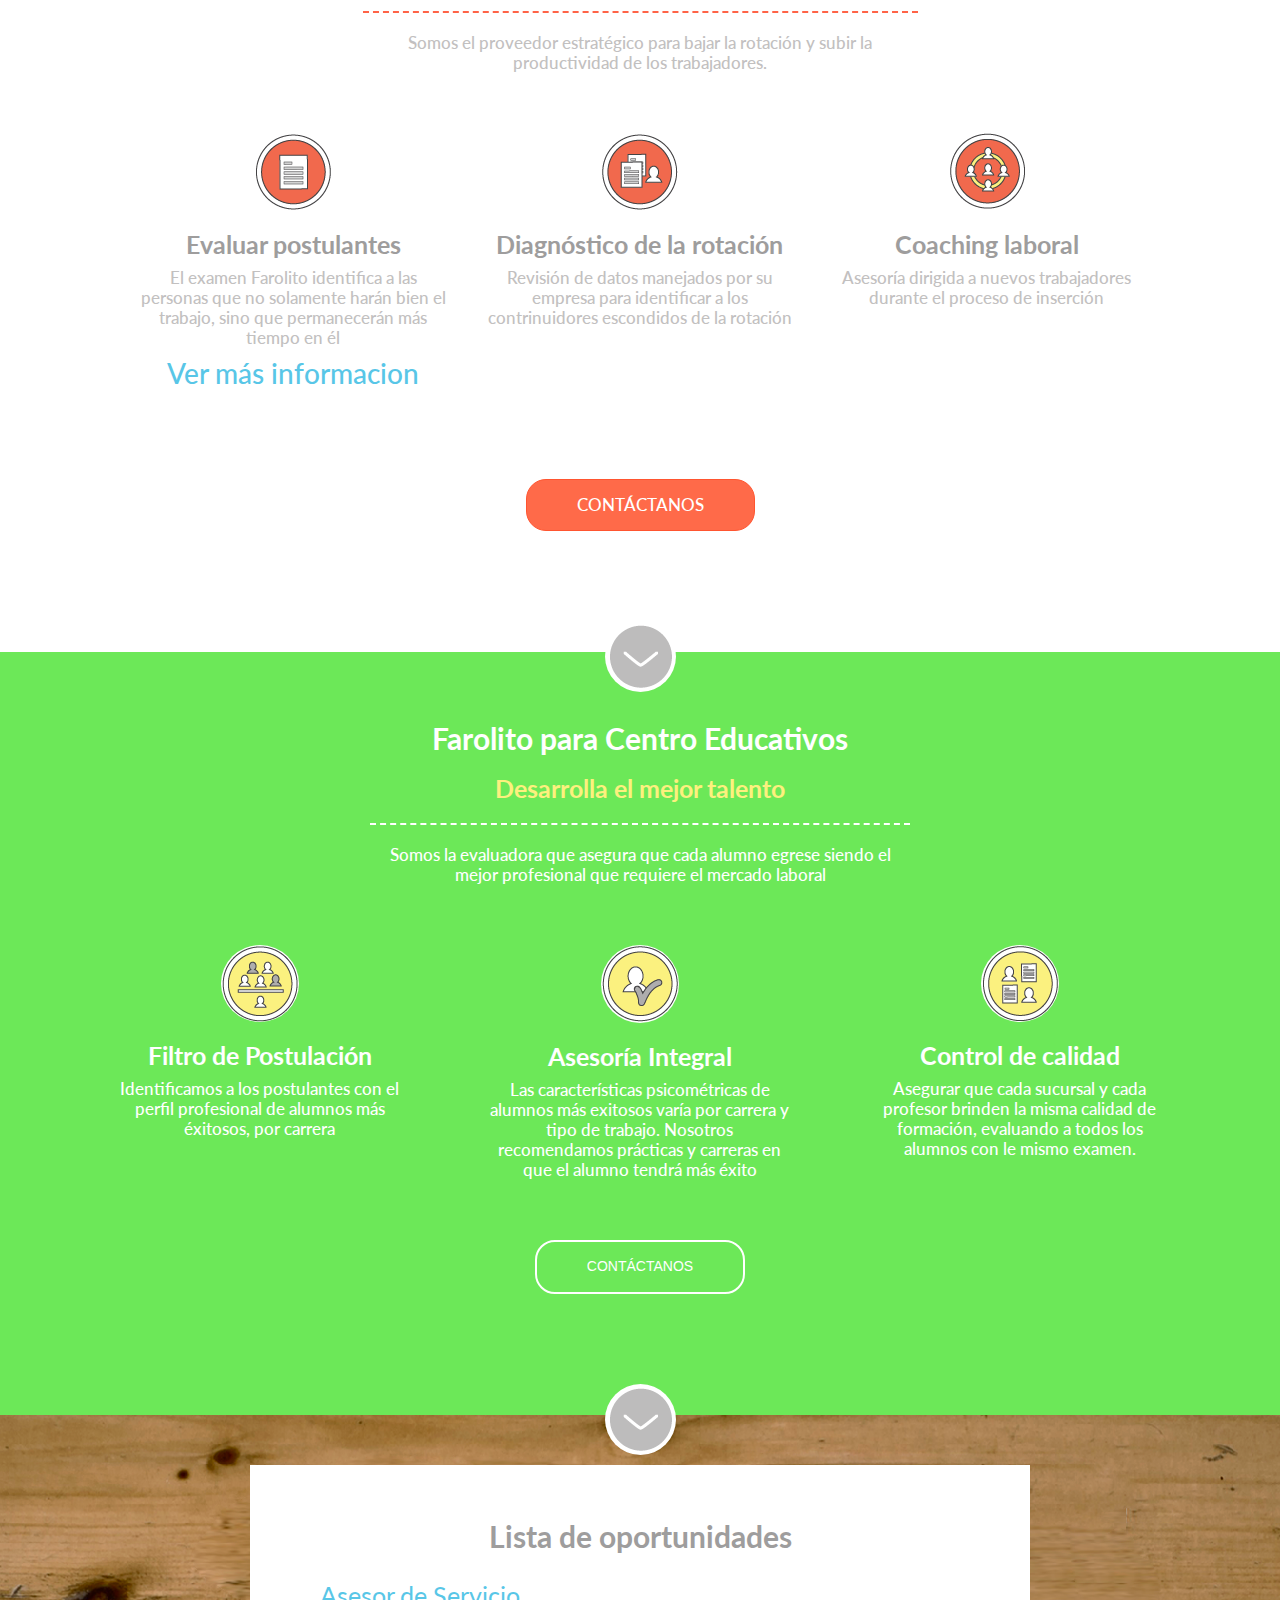
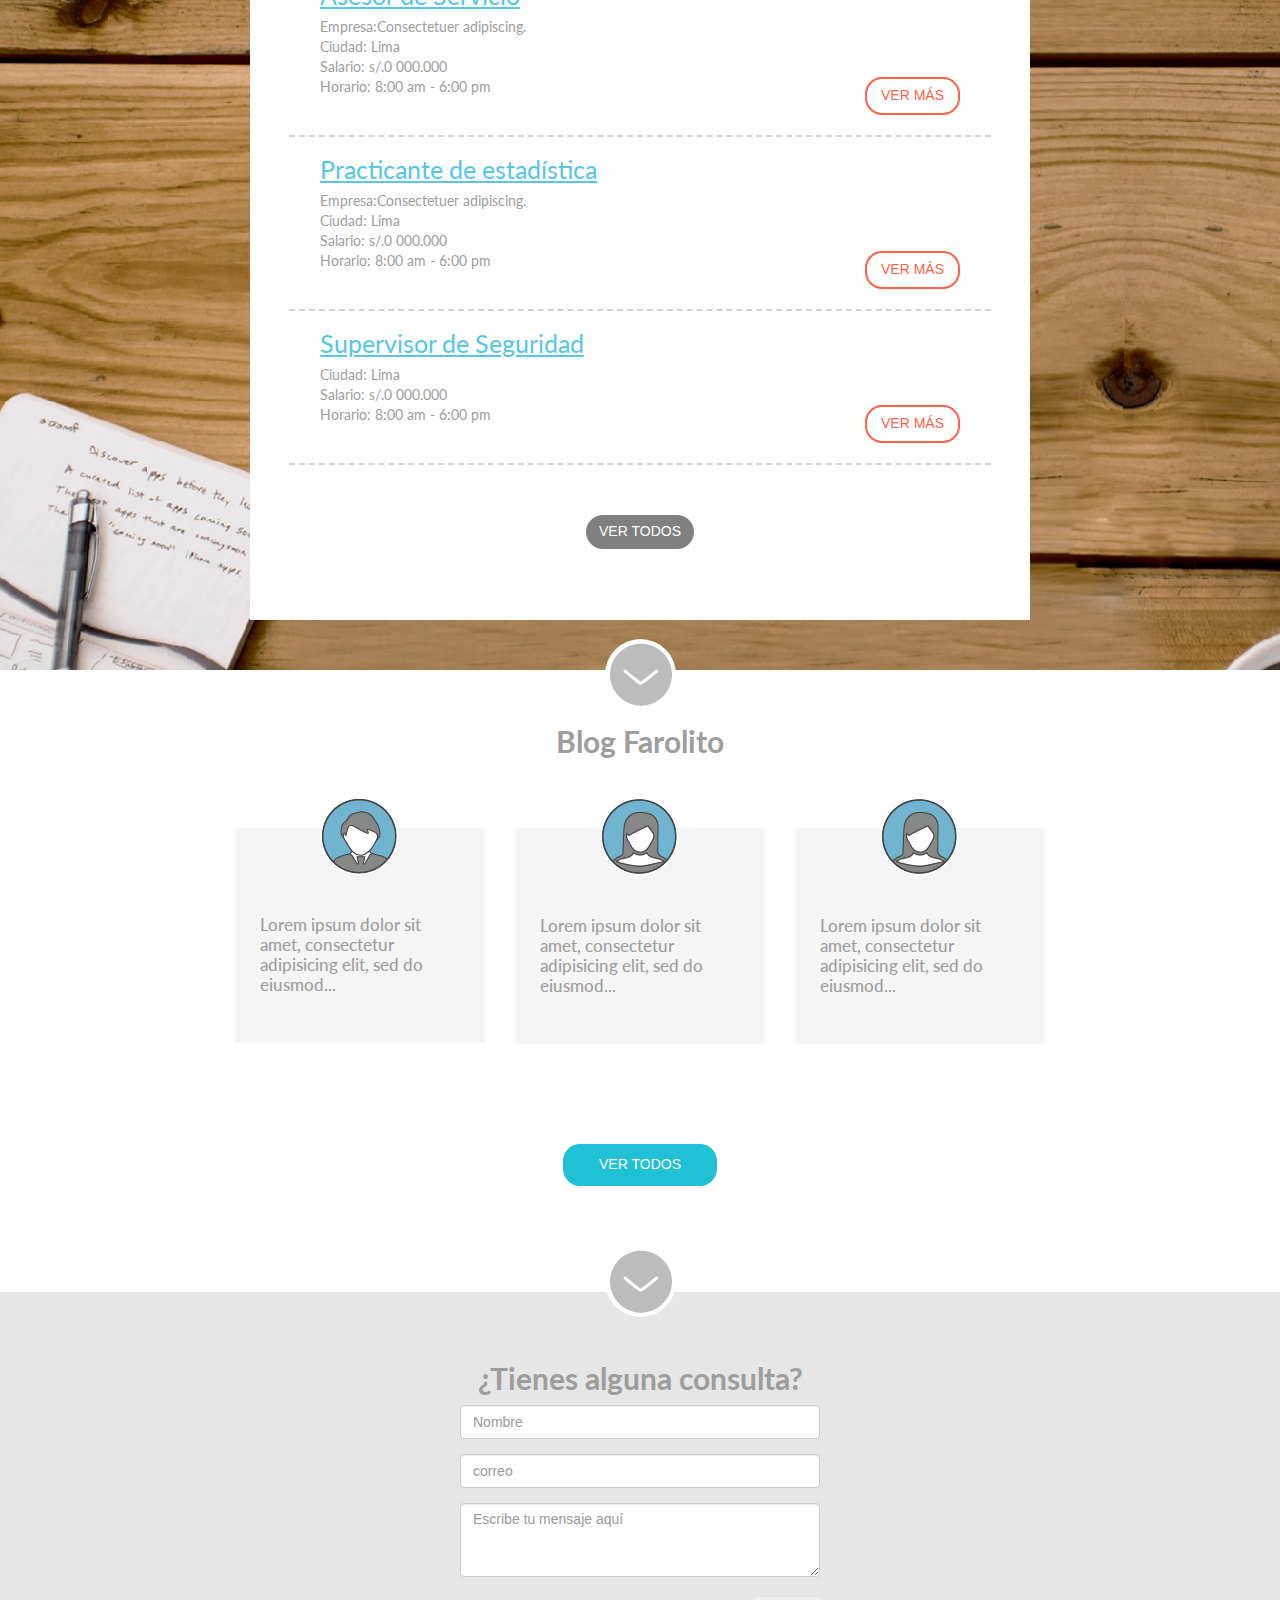
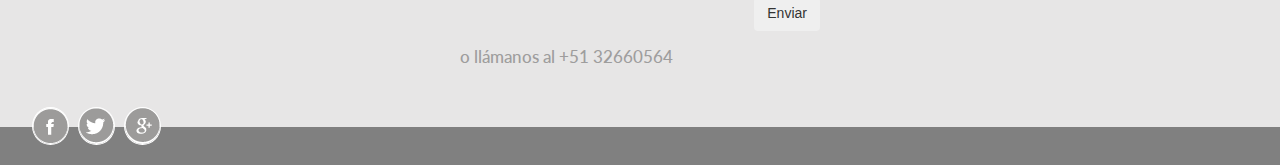
==== commit 3579490f: "navegacion responsive" ====
--- a/index.html
+++ b/index.html
@@ -10,10 +10,10 @@
 		<script src="javascripts/nav.js"></script>
 	</head>
 	<body>
-		<nav class="navbar navbar-default navegacion-oculta active">
+		<!-- <nav class="navbar navbar-default navegacion-oculta active">
 		  	<div class="container-fluid">
 		    <!-- Brand and toggle get grouped for better mobile display -->
-		    <div class="navbar-header">
+		    <!-- <div class="navbar-header">
 		      <button type="button" class="navbar-toggle collapsed" data-toggle="collapse" data-target="#bs-example-navbar-collapse-1">
 		        <span class="sr-only">Toggle navigation</span>
 		        <span class="icon-bar"></span>
@@ -24,26 +24,26 @@
 		    </div>
 		    <div class="collapse navbar-collapse" id="bs-example-navbar-collapse-1">
 		      <ul class="nav navbar-nav">
-		      	<li class="hidden-lg hideen-md hidden-sm"><a href="#"><h5>Home</h5></a></li>
+		      	<li class="hidden-lg hideen-md hidden-sm home"><a href="index.html"><h5>Home</h5></a></li>
 		        <li><a href="nosotros.html"><h5>Sobre nosotros</h5><span class="sr-only">(current)</span></a></li>
 		        <li class="hidden-lg hideen-md hidden-sm"><a href="#"><h5>Ingresa a tu cuenta</h5></a></li>
-		        <li class="hidden-lg hideen-md hidden-sm"><a href="#"><h5>Home</h5></a></li>
-		        <li><a href="#"><h5>Crear cuenta</h5></a></li>
-		        <li class="hidden-lg hideen-md hidden-sm"><a href="#"><h5>Blog</h5></a></li>
+		        <li class="hidden-lg hideen-md hidden-sm"><a href="#"><h5>Crear cuenta</h5></a></li>
+		        <li><a href="blog.html"><h5>Blog</h5></a></li>
+		        <li class="hidden-lg hideen-md hidden-sm contacto"><a href="#"><h5>Contáctanos</h5></a></li>
 		        <!-- <form class="navbar-form navbar-left" role="search"> -->
-		        <li>
+		        <!-- <li class="hidden-xs">
 		        	<select class="opciones">
 		        		<option>Es</option>
 		        		<option>In</option>
 		        	</select>
 		        </li>
-	        	<li>button type="button"
-	        	data-toggle="modal" data-target="#myModal" class="btn btn-default text-muted hidden-xs btn-xs btn-ingresar btn-lg">INGRESAR</button></li>
+	        	<li class="hidden-xs"><button type="button"
+	        	data-toggle="modal" data-target="#myModal" class="btn btn-default text-muted hidden-xs btn-xs btn-ingresar btn-lg">INGRESAR</button></li> -->
 	      	  <!-- </form> -->
-	      	  </ul>
+	      	  <!-- </ul>
 	      	</div>
-	      </div>
-	    </nav>
+	      </div> -->
+	    <!-- </nav> --> 
 	    <nav class="navbar navbar-default">
 		  	<div class="container-fluid">
 		    <!-- Brand and toggle get grouped for better mobile display -->
@@ -58,21 +58,22 @@
 		    </div>
 		    <div class="collapse navbar-collapse" id="bs-example-navbar-collapse-1">
 		      <ul class="nav navbar-nav">
-		      	<li class="hidden-lg hideen-md hidden-sm"><a href="#"><h5>Home</h5></a></li>
+		      	<li class="hidden-lg hideen-md hidden-sm home"><a href="index.html"><h5>Home</h5></a></li>
 		        <li><a href="nosotros.html"><h5>Sobre nosotros</h5><span class="sr-only">(current)</span></a></li>
 		        <li class="hidden-lg hideen-md hidden-sm"><a href="#"><h5>Ingresa a tu cuenta</h5></a></li>
-		        <li class="hidden-lg hideen-md hidden-sm"><a href="#"><h5>Home</h5></a></li>
-		        <li><a href="#"><h5>Crear cuenta</h5></a></li>
-		        <li class="hidden-lg hideen-md hidden-sm"><a href="#"><h5>Blog</h5></a></li>
+		        <li class="hidden-lg hideen-md hidden-sm"><a href="#"><h5>Crear uenta</h5></a></li>
+		        <li><a href="blog.html"><h5>Oportunidades</h5></a></li>
+		        <li class="hidden-lg hidden-md hidden-sm"><a href="blog.html"><h5>Blog</h5></a></li>
+		        <li class="hidden-lg hideen-md hidden-sm contacto"><a href="#"><h5>Contáctanos</h5></a></li>
 		        <!-- <form class="navbar-form navbar-left" role="search"> -->
-		        <li>
+		        <li class="hidden-xs">
 		        	<select class="opciones">
 		        		<option>Es</option>
 		        		<option>In</option>
 		        	</select>
 		        </li>
-	        	<li><button type="button"
-	        	data-toggle="modal" data-target="#myModal" class="btn btn-default text-muted hidden-xs btn-xs btn-ingresar btn-lg">INGRESAR</button></li>
+	        	<li class="hidden-xs"><button type="button"
+	        	data-toggle="modal" data-target="#myModal" class="btn btn-default text-muted btn-xs btn-ingresar btn-lg">INGRESAR</button></li>
 	      	  <!-- </form> -->
 	      	  </ul>
 	      	</div>
--- a/stylesheets/main.css
+++ b/stylesheets/main.css
@@ -6607,6 +6607,53 @@
 .menu-oculto.active {
   opacity: 1; }
 
+@media only screen and (max-width: 680px) {
+  .navbar-default {
+    height: 100%;
+    position: fixed; }
+
+  .navbar-default .navbar-collapse,
+  .navbar-default .navbar-form {
+    background-color: mediumturquoise;
+    height: 100%; }
+    .navbar-default .navbar-collapse ul,
+    .navbar-default .navbar-form ul {
+      margin: 0 -15px; }
+      .navbar-default .navbar-collapse ul li,
+      .navbar-default .navbar-form ul li {
+        display: block;
+        text-align: center;
+        border-bottom: 2px dashed white;
+        padding: 10px; }
+        .navbar-default .navbar-collapse ul li a,
+        .navbar-default .navbar-collapse ul li a:hover,
+        .navbar-default .navbar-collapse ul li .navbar-default,
+        .navbar-default .navbar-collapse ul li a:focus,
+        .navbar-default .navbar-form ul li a,
+        .navbar-default .navbar-form ul li a:hover,
+        .navbar-default .navbar-form ul li .navbar-default,
+        .navbar-default .navbar-form ul li a:focus {
+          color: white; }
+          .navbar-default .navbar-collapse ul li a h5,
+          .navbar-default .navbar-collapse ul li a:hover h5,
+          .navbar-default .navbar-collapse ul li .navbar-default h5,
+          .navbar-default .navbar-collapse ul li a:focus h5,
+          .navbar-default .navbar-form ul li a h5,
+          .navbar-default .navbar-form ul li a:hover h5,
+          .navbar-default .navbar-form ul li .navbar-default h5,
+          .navbar-default .navbar-form ul li a:focus h5 {
+            font-size: 30px;
+            font-weight: 900;
+            margin-bottom: 20px; }
+      .navbar-default .navbar-collapse ul .home,
+      .navbar-default .navbar-form ul .home {
+        padding-top: 40px; }
+      .navbar-default .navbar-collapse ul .contacto,
+      .navbar-default .navbar-form ul .contacto {
+        border-bottom: 0; }
+    .navbar-default .navbar-collapse li:hover,
+    .navbar-default .navbar-form li:hover {
+      background-color: tomato; } }
 footer {
   background-color: gray; }
   footer .redes {
@@ -6694,13 +6741,13 @@
   #metodologia .derecha {
     transform: rotate(160deg);
     position: relative;
-    left: 208px;
-    top: 160px;
+    left: 180px;
+    top: 157px;
     width: 70%; }
   #metodologia .izquierda {
     transform: rotate(20deg);
     position: relative;
-    right: 208px;
+    right: 180px;
     top: 157px;
     width: 70%; }
   #metodologia .evaluacion {
@@ -6713,7 +6760,6 @@
     #metodologia .circulo .circulo-overlay,
     #metodologia .overlay .circulo-interno,
     #metodologia .overlay .circulo-overlay {
-      padding: 10px;
       border-radius: 50%;
       height: 400px;
       width: 400px; }
@@ -6747,20 +6793,23 @@
     #metodologia .circulo .circulo-interno .circulo-texto {
       color: white;
       background-color: tomato;
-      border: 2px dashed white; }
+      border: 2px dashed white;
+      width: 380px;
+      height: 370px;
+      padding: 45px; }
   #metodologia .overlay {
     position: absolute;
     top: 0;
     left: 94px; }
     #metodologia .overlay .circulo-overlay {
-      border: 2px dashed tomato;
       z-index: 10; }
       #metodologia .overlay .circulo-overlay .interno-overlay {
+        border: 2px dashed tomato;
         background-color: white;
         color: gray; }
         #metodologia .overlay .circulo-overlay .interno-overlay img {
           position: relative;
-          top: 26px;
+          top: 4px;
           right: 35px;
           width: 55%; }
   #metodologia .btn-ver-todos {
@@ -6978,6 +7027,14 @@
   background-color: #f0fbfd;
   position: fixed; }
 
+@media only screen and (max-width: 680px) {
+  .nav-nosotros {
+    height: auto; }
+
+  .navbar-default .navbar-collapse,
+  .navbar-default .navbar-form {
+    background-color: mediumturquoise;
+    height: 100%; } }
 #nosotros {
   background: url(../assets/img/img_nosotros-02.png) no-repeat center center scroll;
   background-size: cover;
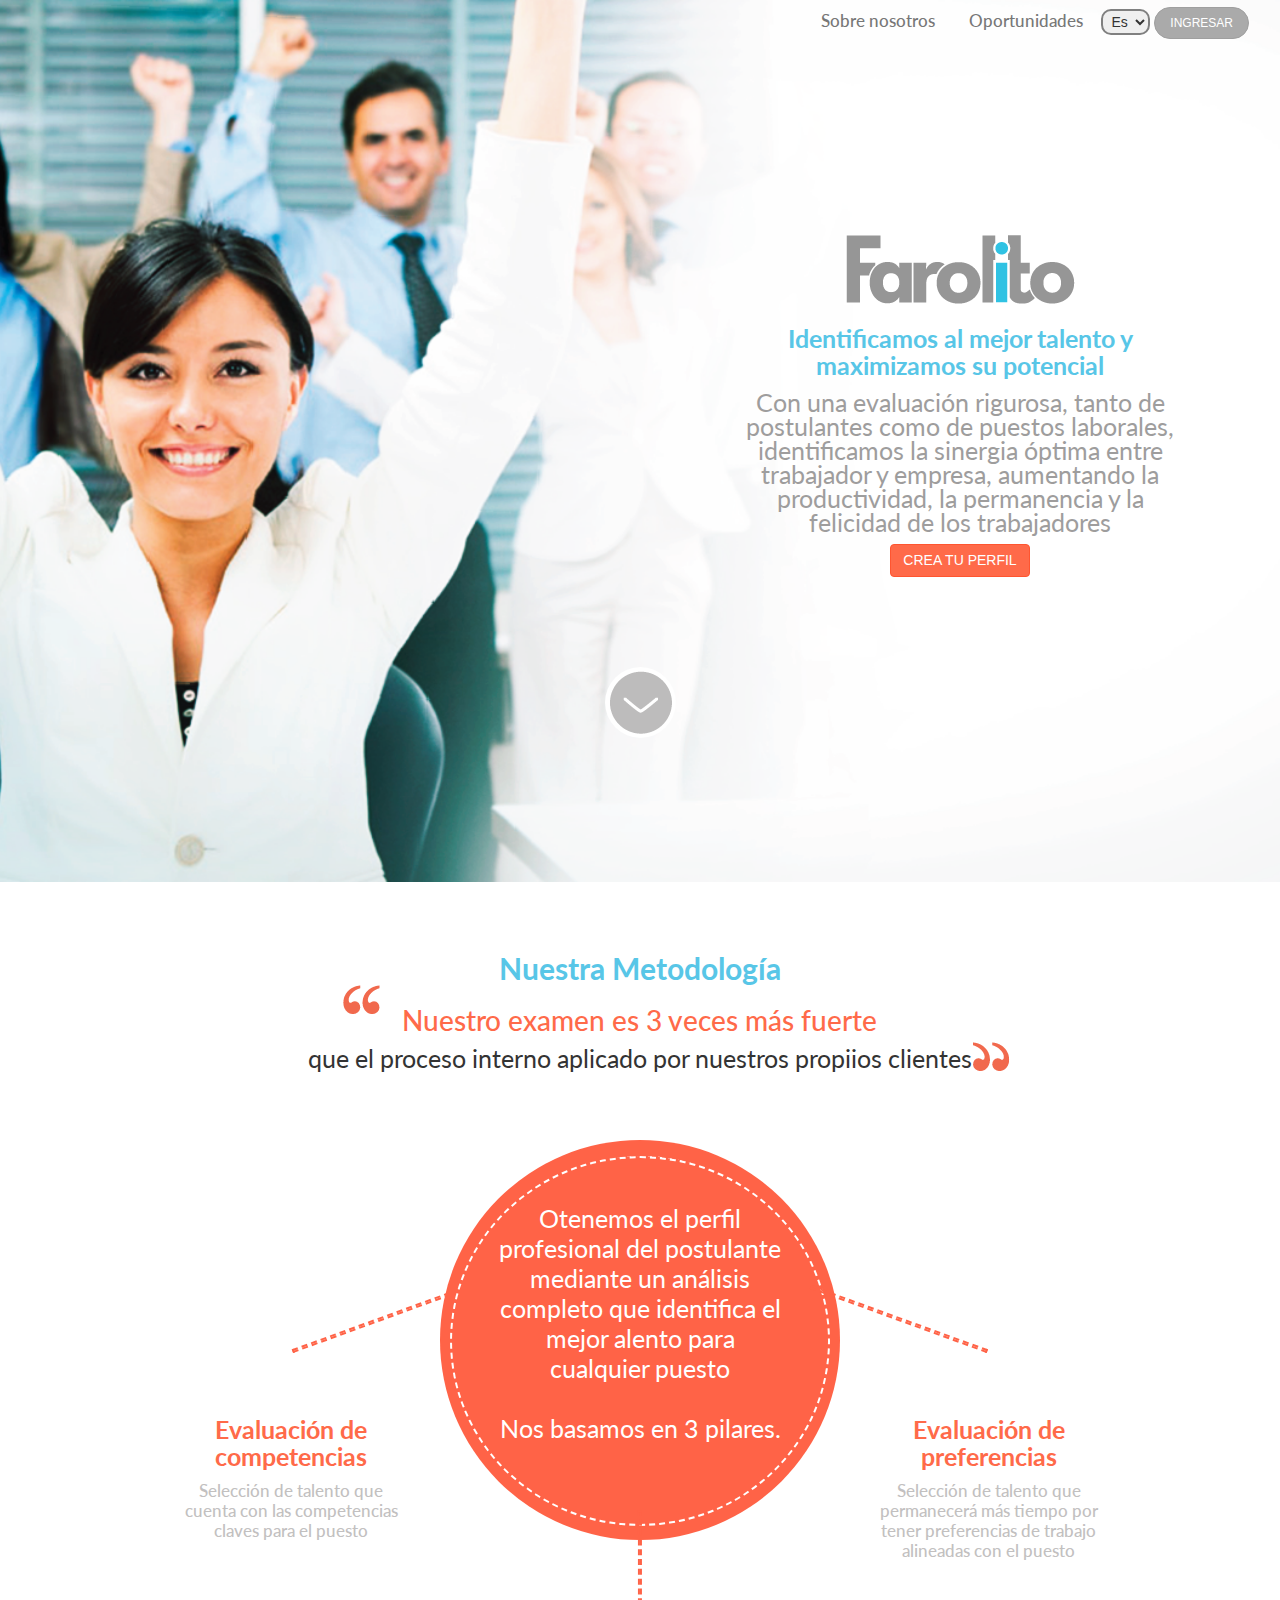
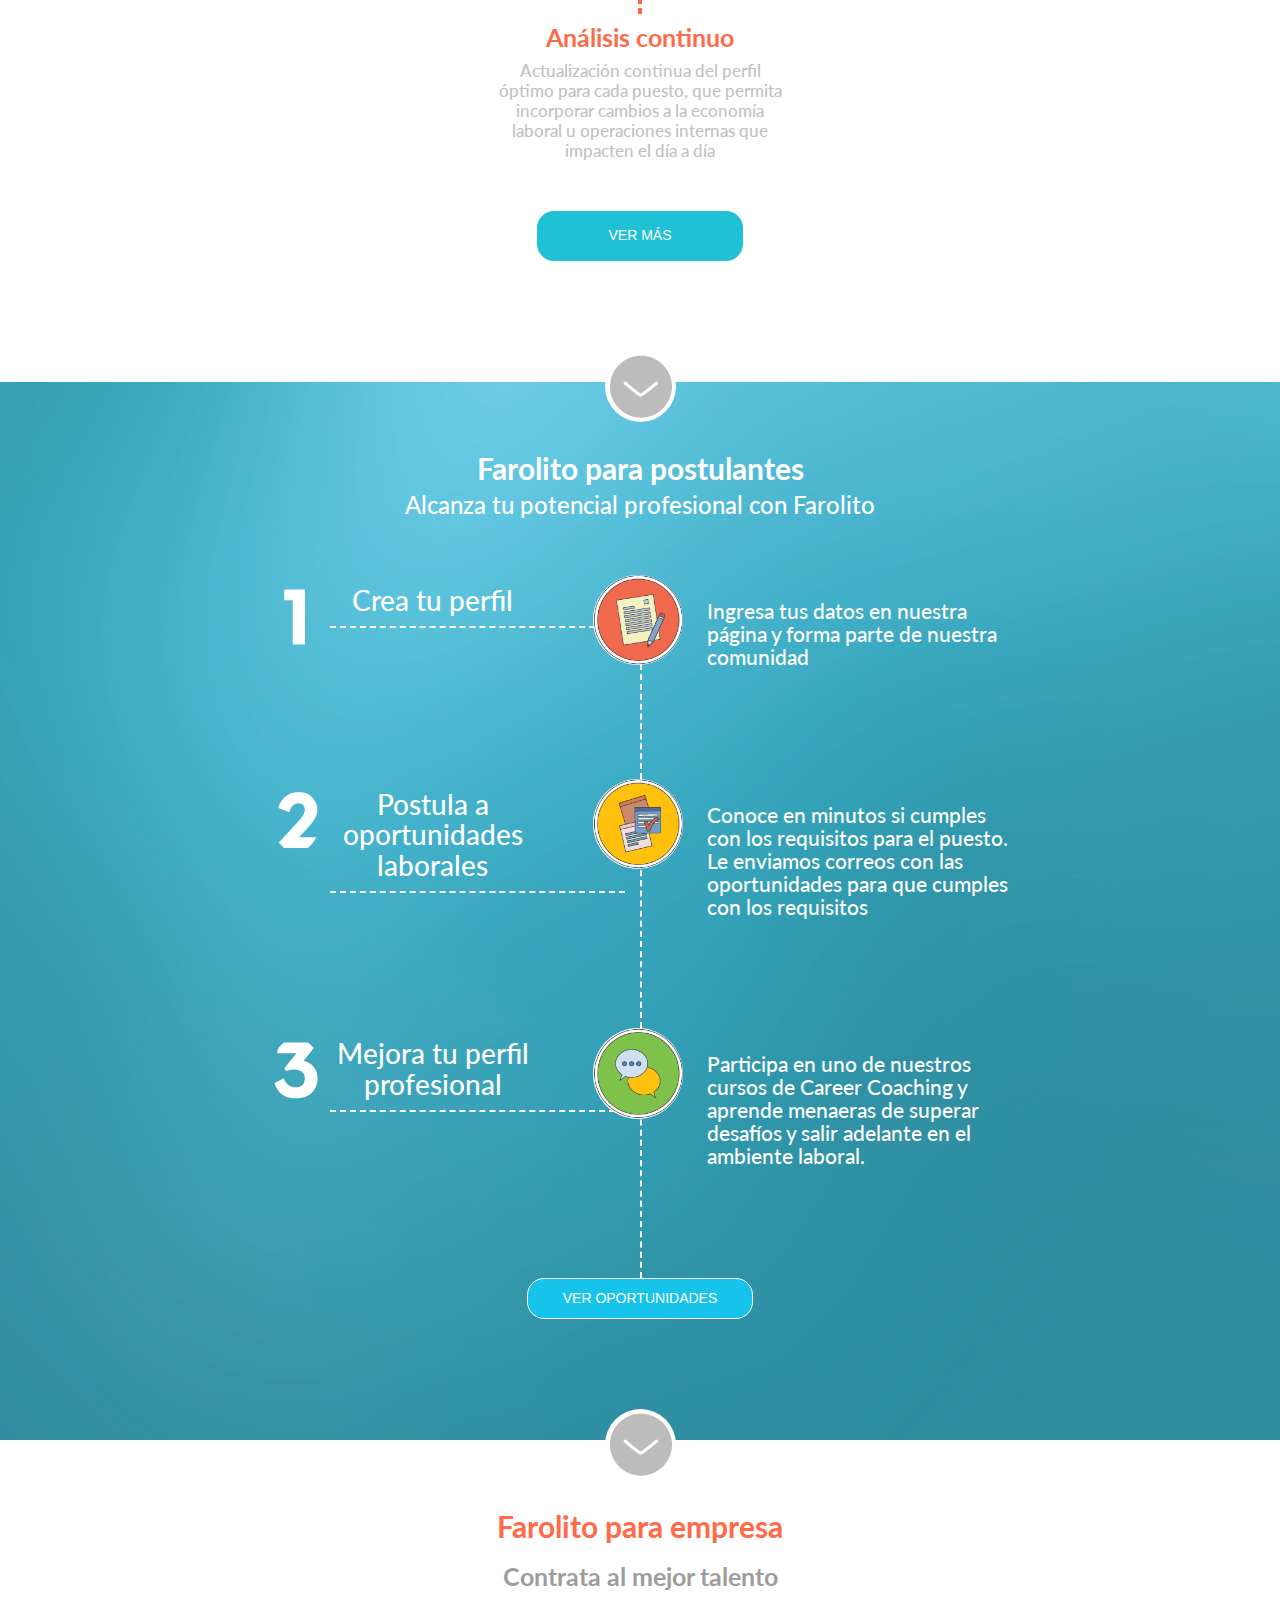
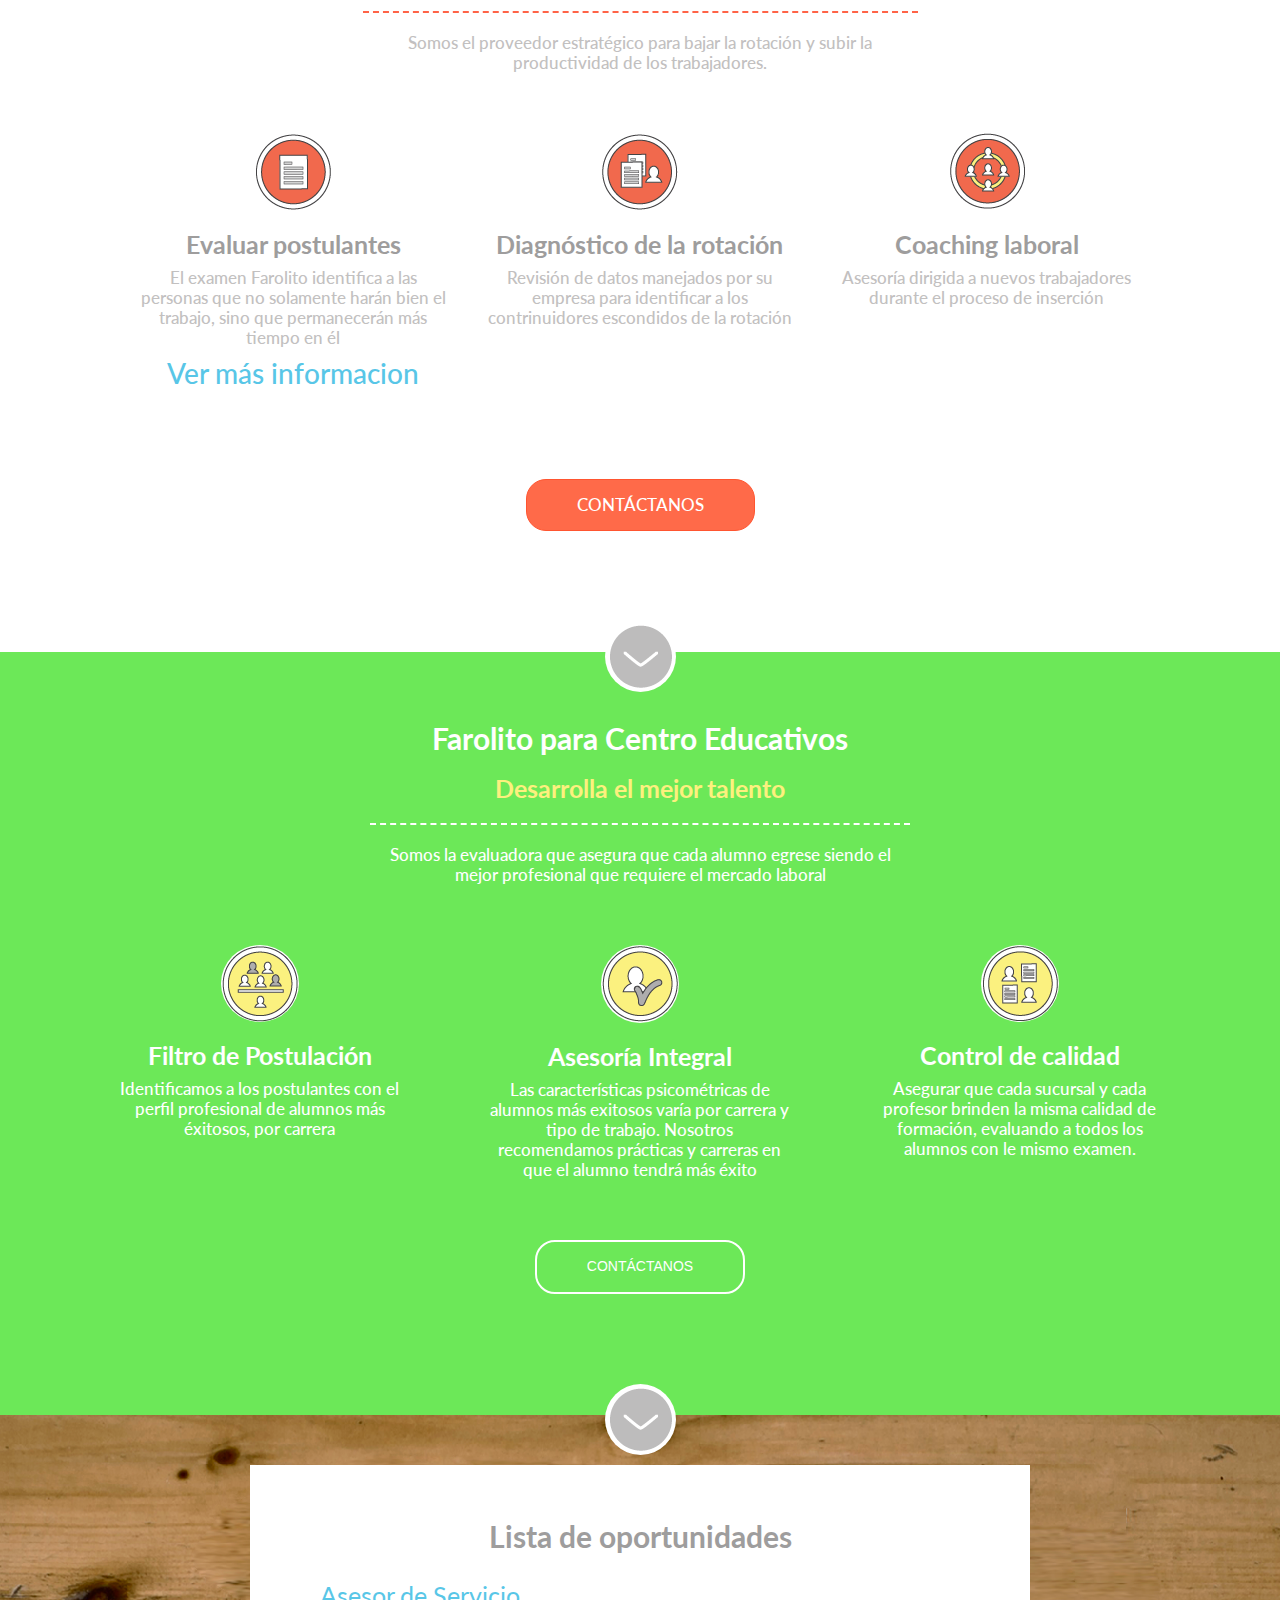
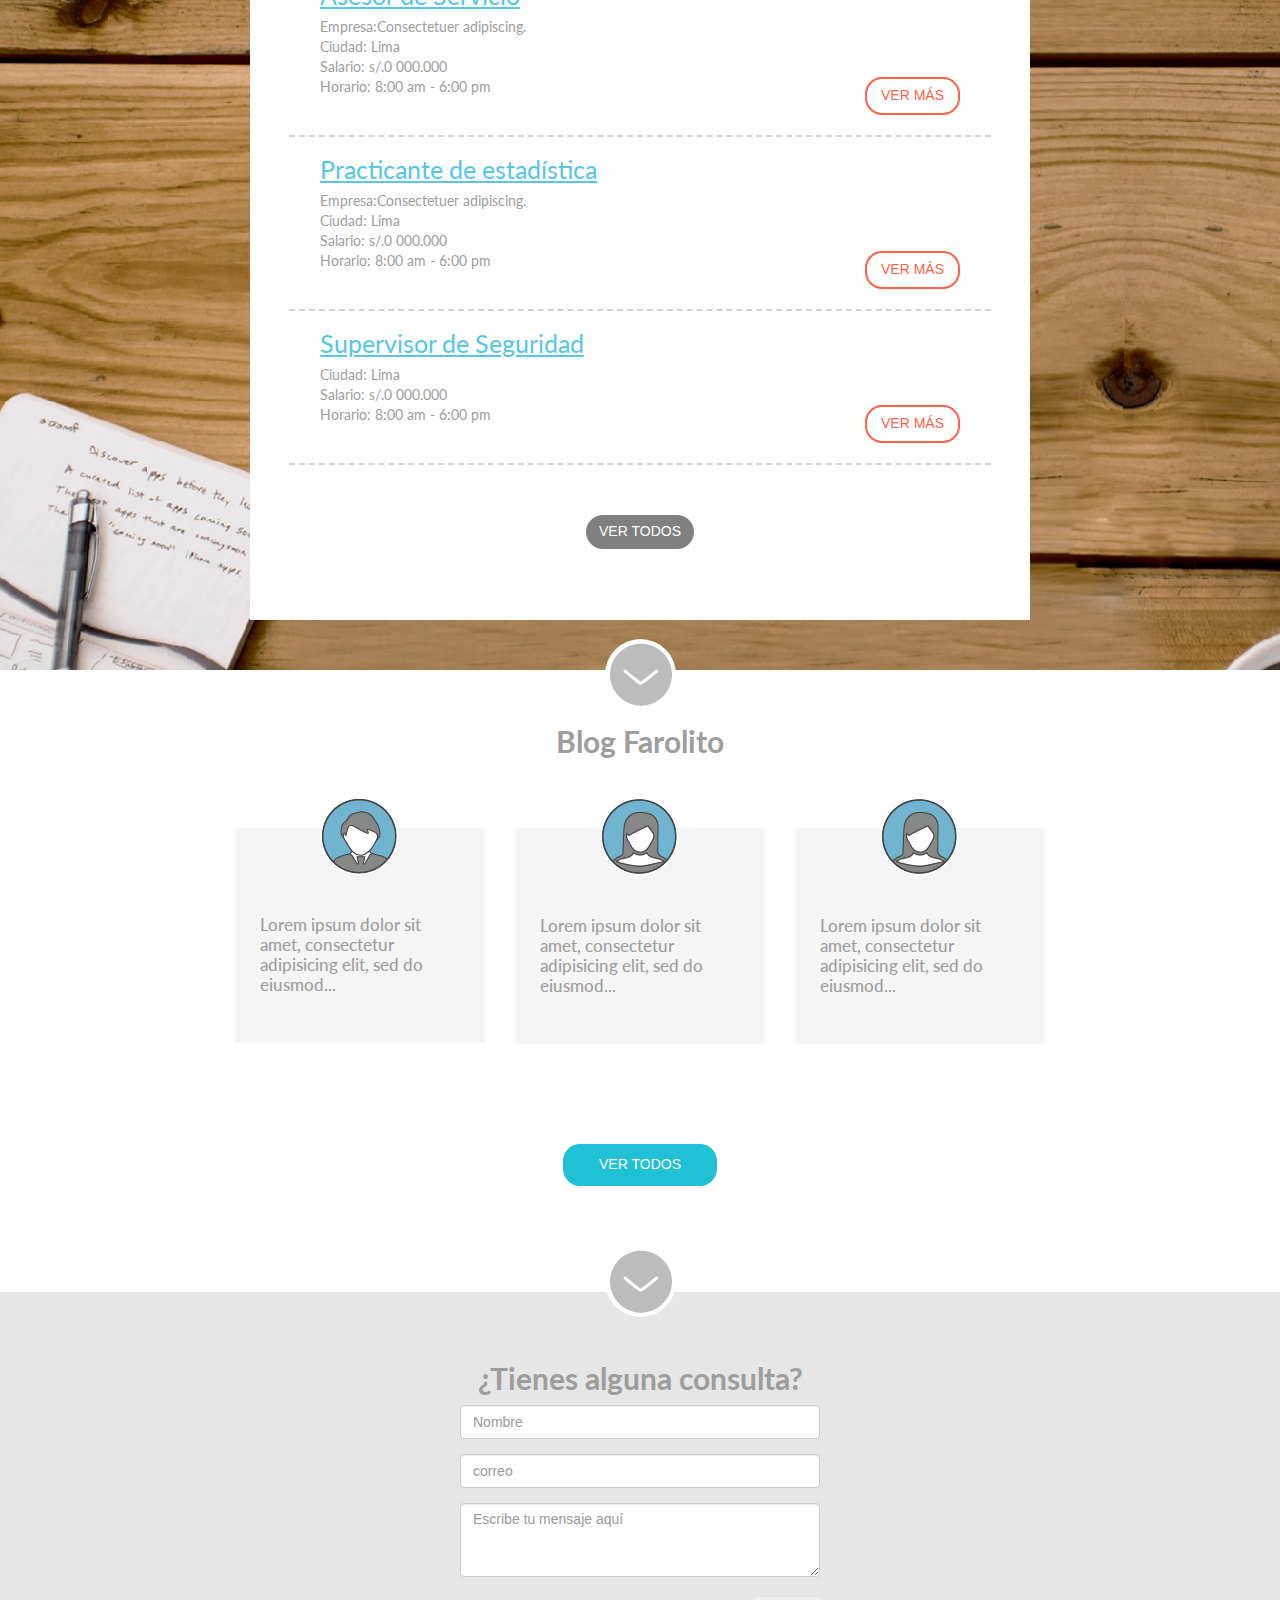
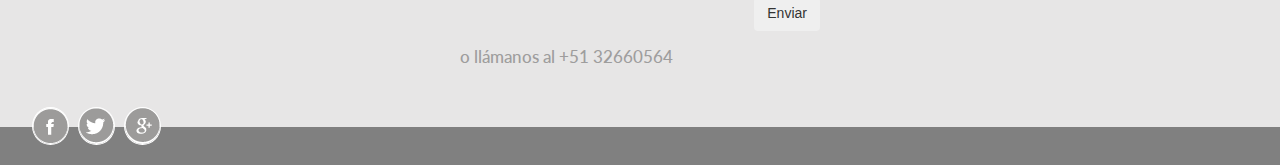
==== commit a97ace5a: "efecto de la navegacion" ====
--- a/index.html
+++ b/index.html
@@ -10,40 +10,6 @@
 		<script src="javascripts/nav.js"></script>
 	</head>
 	<body>
-		<!-- <nav class="navbar navbar-default navegacion-oculta active">
-		  	<div class="container-fluid">
-		    <!-- Brand and toggle get grouped for better mobile display -->
-		    <!-- <div class="navbar-header">
-		      <button type="button" class="navbar-toggle collapsed" data-toggle="collapse" data-target="#bs-example-navbar-collapse-1">
-		        <span class="sr-only">Toggle navigation</span>
-		        <span class="icon-bar"></span>
-		        <span class="icon-bar"></span>
-		        <span class="icon-bar"></span>
-		      </button>
-		      <a class="navbar-brand hidden-lg hidden-md hidden-sm" href="#"><button class="btn btn-danger text-muted">CREA TU PERFIL</button></a>
-		    </div>
-		    <div class="collapse navbar-collapse" id="bs-example-navbar-collapse-1">
-		      <ul class="nav navbar-nav">
-		      	<li class="hidden-lg hideen-md hidden-sm home"><a href="index.html"><h5>Home</h5></a></li>
-		        <li><a href="nosotros.html"><h5>Sobre nosotros</h5><span class="sr-only">(current)</span></a></li>
-		        <li class="hidden-lg hideen-md hidden-sm"><a href="#"><h5>Ingresa a tu cuenta</h5></a></li>
-		        <li class="hidden-lg hideen-md hidden-sm"><a href="#"><h5>Crear cuenta</h5></a></li>
-		        <li><a href="blog.html"><h5>Blog</h5></a></li>
-		        <li class="hidden-lg hideen-md hidden-sm contacto"><a href="#"><h5>Contáctanos</h5></a></li>
-		        <!-- <form class="navbar-form navbar-left" role="search"> -->
-		        <!-- <li class="hidden-xs">
-		        	<select class="opciones">
-		        		<option>Es</option>
-		        		<option>In</option>
-		        	</select>
-		        </li>
-	        	<li class="hidden-xs"><button type="button"
-	        	data-toggle="modal" data-target="#myModal" class="btn btn-default text-muted hidden-xs btn-xs btn-ingresar btn-lg">INGRESAR</button></li> -->
-	      	  <!-- </form> -->
-	      	  <!-- </ul>
-	      	</div>
-	      </div> -->
-	    <!-- </nav> --> 
 	    <nav class="navbar navbar-default">
 		  	<div class="container-fluid">
 		    <!-- Brand and toggle get grouped for better mobile display -->
@@ -91,7 +57,7 @@
 	    				<img src="assets/img/photo.png" class="hidden-lg hidden-md hidden-sm oculta">
 	    			</div>
 	    		</div>
-	    		<div class="deslizador">
+	    		<div class="deslizador hidden-xs">
 	    		<a href="">
 	    			<img src="assets/iconos/iconos-15.png">
 	    		</a>
@@ -152,7 +118,7 @@
 	    			</div>
 	    		</div>
 	    		<button class="btn btn-ver-todos text-white">VER MÁS</button>
-	    		<div class="deslizador">
+	    		<div class="deslizador hidden-xs">
 	    			<a href="">
 	    				<img src="assets/iconos/iconos-15.png">
 	    			</a>
@@ -175,7 +141,6 @@
 	    					<div class="img-numero"><img src="assets/iconos/numeros-39.png"></div>
 	    					<img src="assets/iconos/iconos-09.png" class="img-logo-central">
 	    					<h4 class="text-white">Crea tu perfil</h4>
-	    					<hr class="subrayado">
 	    				</div>
 	    			</div>
 	    			<div class="col-md-4 division">
@@ -191,7 +156,6 @@
 	    					<div class="img-numero"><img src="assets/iconos/numeros-37.png"></div>
 	    					<img src="assets/iconos/iconos-10.png" class="img-logo-central">
 	    					<h4 class="text-white">Postula a oportunidades laborales</h4>
-	    					<hr class="subrayado">
 	    				</div>
 	    			</div>
 	    			<div class="col-md-4 division">
@@ -207,7 +171,6 @@
 	    					<div class="img-numero"><img src="assets/iconos/numeros-38.png"></div>
 	    					<img src="assets/iconos/iconos-11.png" class="img-logo-central">
 	    					<h4 class="text-white">Mejora tu perfil profesional</h4>
-	    					<hr class="subrayado">
 	    				</div>
 	    			</div>
 	    			<div class="col-md-4 division">
@@ -217,7 +180,7 @@
 	    			</div>
 	    		</div>
 	    		<button class="btn btn-postulantes text-white">VER OPORTUNIDADES</button>
-	    		<div class="deslizador">
+	    		<div class="deslizador hidden-xs">
 	    			<a href="">
 	    				<img src="assets/iconos/iconos-15.png">
 	    			</a>
@@ -261,7 +224,7 @@
 	    		</div>
 	    		<button class="btn btn-danger btn-contactanos"><h5>CONTÁCTANOS</h5></button>
 	    	</div>
-	    	<div class="deslizador">
+	    	<div class="deslizador hidden-xs">
 	    			<a href="">
 	    				<img src="assets/iconos/iconos-15.png">
 	    			</a>
@@ -308,7 +271,7 @@
 	    			</div>
 	    		</div>
 	    		<button class="btn btn-contactanos text-white">CONTÁCTANOS</button>
-	    		<div class="deslizador">
+	    		<div class="deslizador hidden-xs">
 	    			<a href="">
 	    				<img src="assets/iconos/iconos-15.png">
 	    			</a>
@@ -348,7 +311,7 @@
 	    		</div>
 	    		<hr>
 	    		<div class="boton-lista"><button class="btn btn-todos text-white text-center">VER TODOS</button></div>
-	    		<div class="deslizador">
+	    		<div class="deslizador hidden-xs">
 	    			<a href="">
 	    				<img src="assets/iconos/iconos-15.png">
 	    			</a>
@@ -384,7 +347,7 @@
 	    			</div>
 	    		</div>
 	    		<button class="btn btn-ver-todos text-white">VER TODOS</button>
-	    		<div class="deslizador">
+	    		<div class="deslizador hidden-xs">
 	    			<a href="">
 	    				<img src="assets/iconos/iconos-15.png">
 	    			</a>
@@ -445,10 +408,10 @@
 		      			<br>
 				        <form role="form">
 							<div class="form-group">
-							    <input type="name" class="form-control" id="email" placeholder="Nombre">
+							    <input type="name" class="form-control" id="email" placeholder="Usuario">
 				     		</div>
 						    <div class="form-group">
-							    <input type="email" class="form-control" id="pwd" placeholder="correo">
+							    <input type="email" class="form-control" id="pwd" placeholder="Contraseña">
 							</div>
 						</form>
 						<div class="modal-footer">
@@ -463,12 +426,13 @@
 		  </div>
 		</div>
 
-
 		<script src="https://ajax.googleapis.com/ajax/libs/jquery/1.11.2/jquery.min.js"></script>
-		<script type="text/javascript" src="Javascripts/nav.js"></script>
+		<script src="nav.js"></script>
 		<!-- Javascripts de Bootstrap -->
-		<script src="javascript/b3/collapse.js"></script>
-		<script src="javascript/b3/transition.js"></script>
+		<script src="javascripts/b3/dropdown.js"></script>
+		<script src="javascripts/b3/collapse.js"></script>
+		<script src="javascripts/b3/transition.js"></script>
+		<script src="javascripts/bootstrap/js/bootstrap.min.js"></script>
 	  <script src="https://maxcdn.bootstrapcdn.com/bootstrap/3.3.2/js/bootstrap.min.js"></script>
 	</body>	
 </html>	--- a/stylesheets/main.css
+++ b/stylesheets/main.css
@@ -6595,22 +6595,40 @@
   padding: 2px 4px;
   border: 2px solid gray; }
 
-.navegacion-oculta {
-  background-color: #f0fbfd;
+/*.navegacion-oculta{
+	background-color: rgb(240,251,253);
   position: fixed;
   height: 70px;
   width: 100%;
   opacity: 0;
   z-index: 1;
-  border-bottom: 1px solid #DDD; }
+  border-bottom: 1px solid #DDD
+}
 
 .menu-oculto.active {
-  opacity: 1; }
-
+  opacity: 1;
+}
+*/
+.navbar {
+  background-color: transparent;
+  transition: 0.8s ease-in-out; }
+
+.navbar.scroll {
+  background-color: #f0fbfd;
+  position: fixed;
+  width: 100%;
+  z-index: 11; }
+
+@media only screen and (max-width: 680px) {
+  .navbar.scroll {
+    background-color: transparent; } }
 @media only screen and (max-width: 680px) {
   .navbar-default {
     height: 100%;
     position: fixed; }
+
+  .navbar-header {
+    background-color: #f0fbfd; }
 
   .navbar-default .navbar-collapse,
   .navbar-default .navbar-form {
@@ -6840,6 +6858,10 @@
   #postulantes h6 {
     font-size: 21px !important;
     text-align: left; }
+  #postulantes .separador h4 {
+    border-bottom: 2px dashed white;
+    margin-left: 65px;
+    padding-bottom: 10px; }
   #postulantes .titulo-postulante {
     padding-top: 50px; }
   #postulantes .division {
@@ -6856,8 +6878,6 @@
     width: 25%;
     left: 58px;
     z-index: 10; }
-  #postulantes .subrayado {
-    border: 1px dashed white; }
   #postulantes .postulante-texto {
     padding-left: 50px;
     padding-top: 14px;
@@ -6877,7 +6897,9 @@
     float: none;
     position: initial; }
   #postulantes h4 {
-    text-align: center; }
+    text-align: center;
+    margin: 20px 30px;
+    margin-left: 0 !important; }
   #postulantes .subrayado {
     width: 75%; }
   #postulantes .postulante-texto {
@@ -7023,6 +7045,9 @@
 .modal-footer {
   border-top: none; }
 
+.modal-backdrop {
+  background-color: #cbcbcb; }
+
 .nav-nosotros {
   background-color: #f0fbfd;
   position: fixed; }
@@ -7047,6 +7072,9 @@
     text-align: center;
     padding-top: 7%; }
 
+@media only screen and (max-width: 680px) {
+  #nosotros {
+    background: url(../assets/img/Farolito-fondo-quienes-somos.png) no-repeat center center scroll; } }
 .botton {
   margin-bottom: 50px; }
 
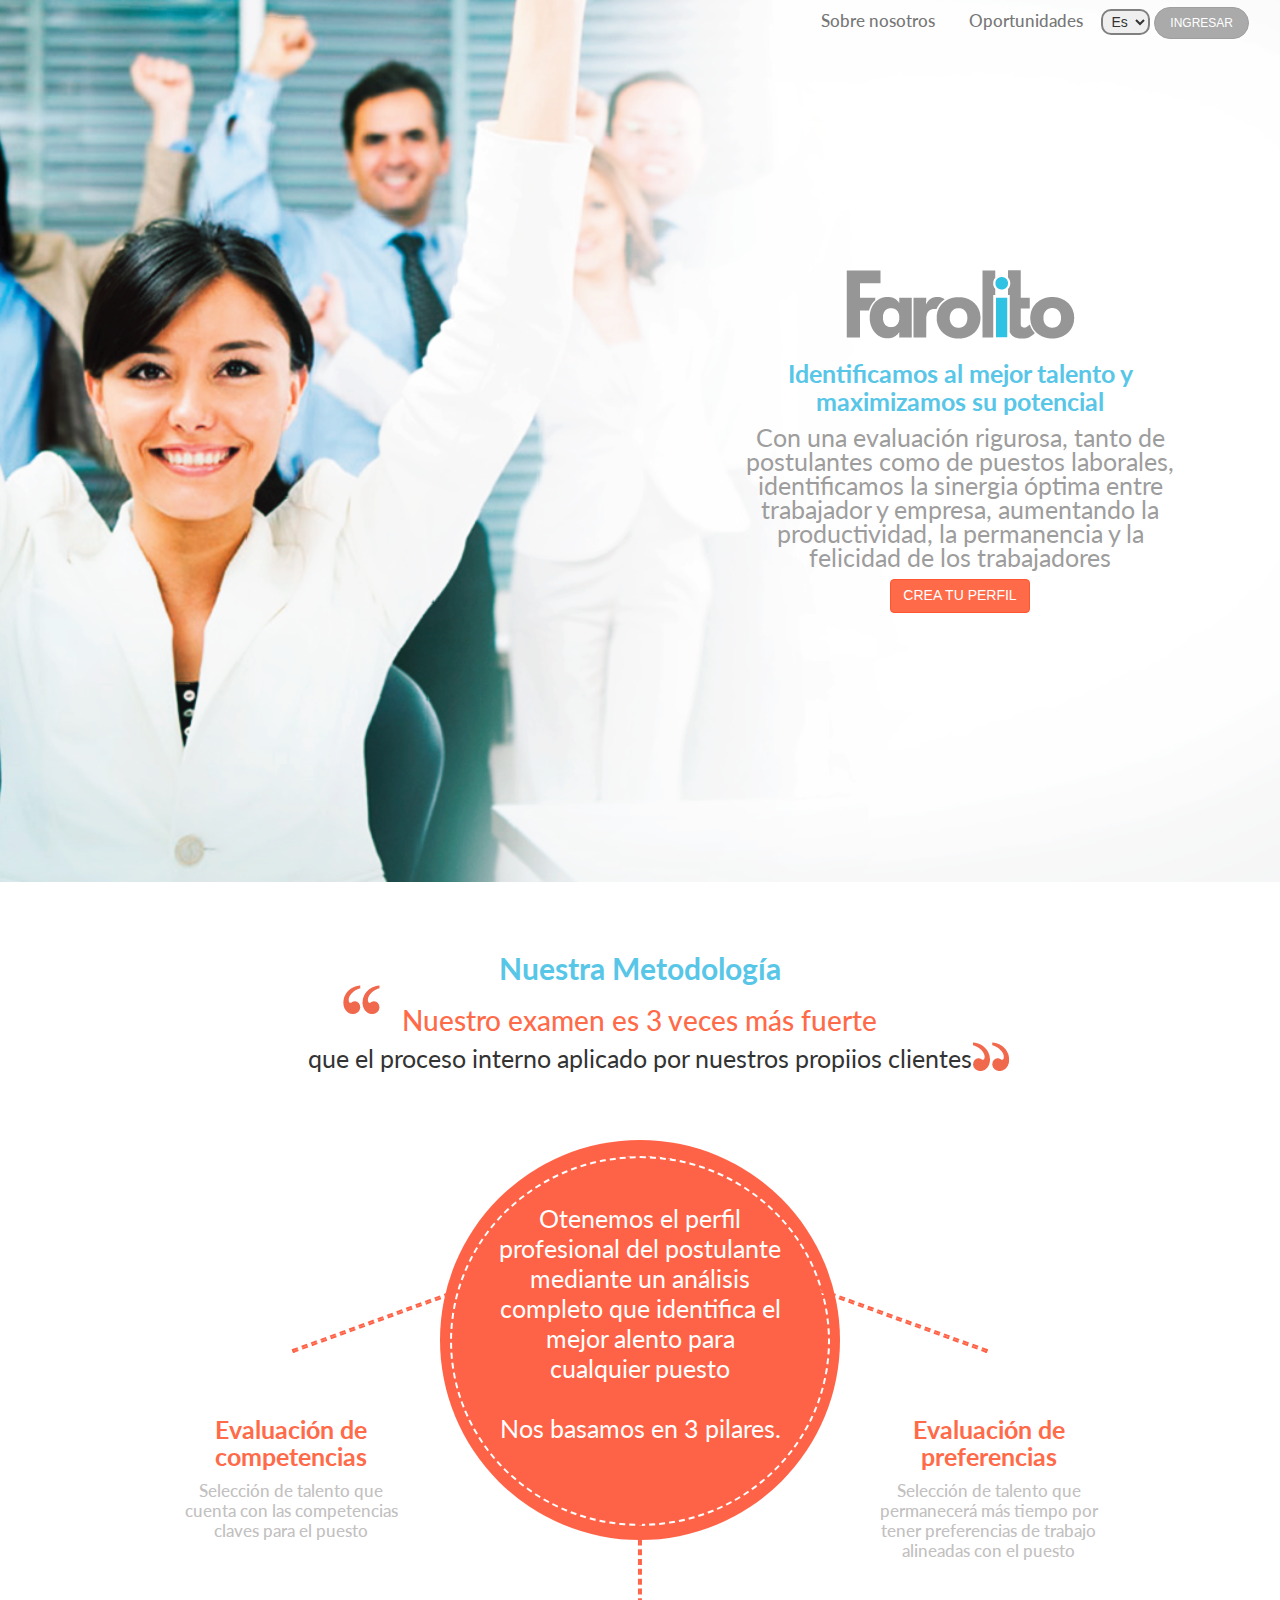
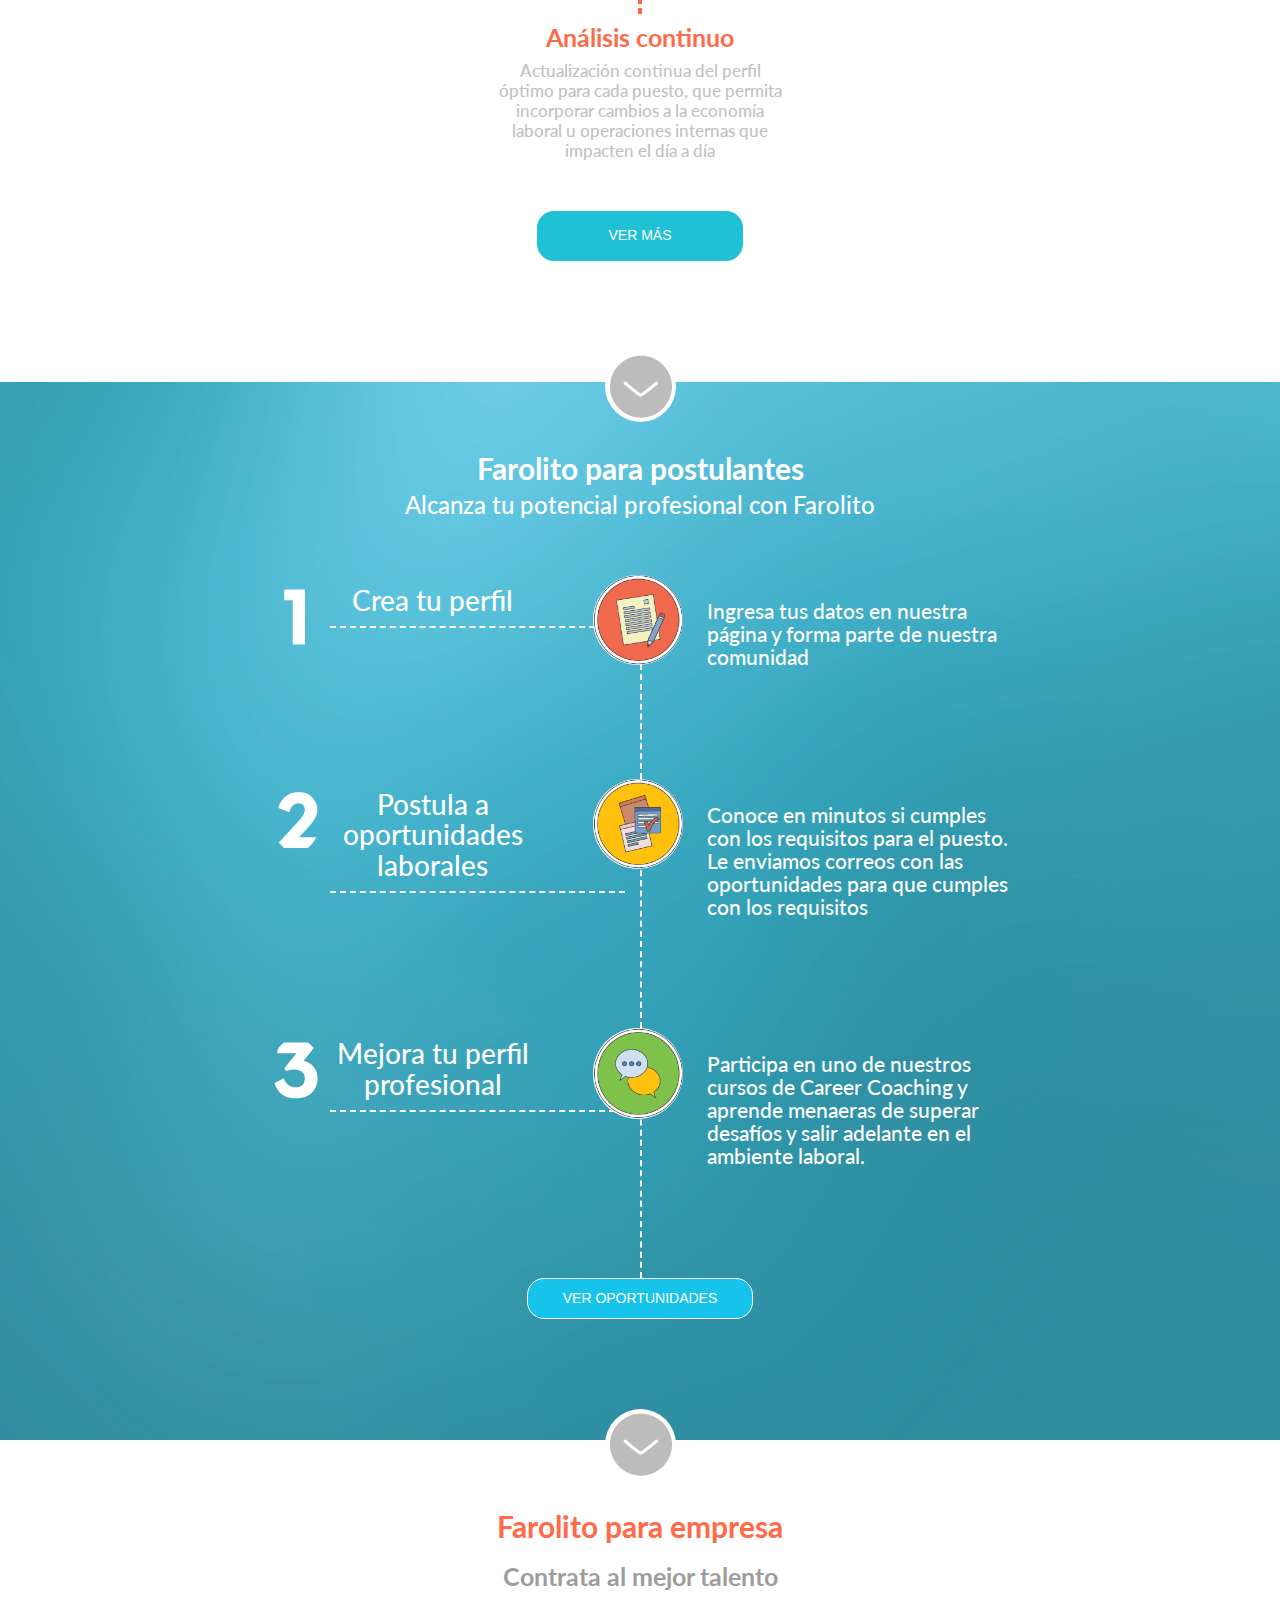
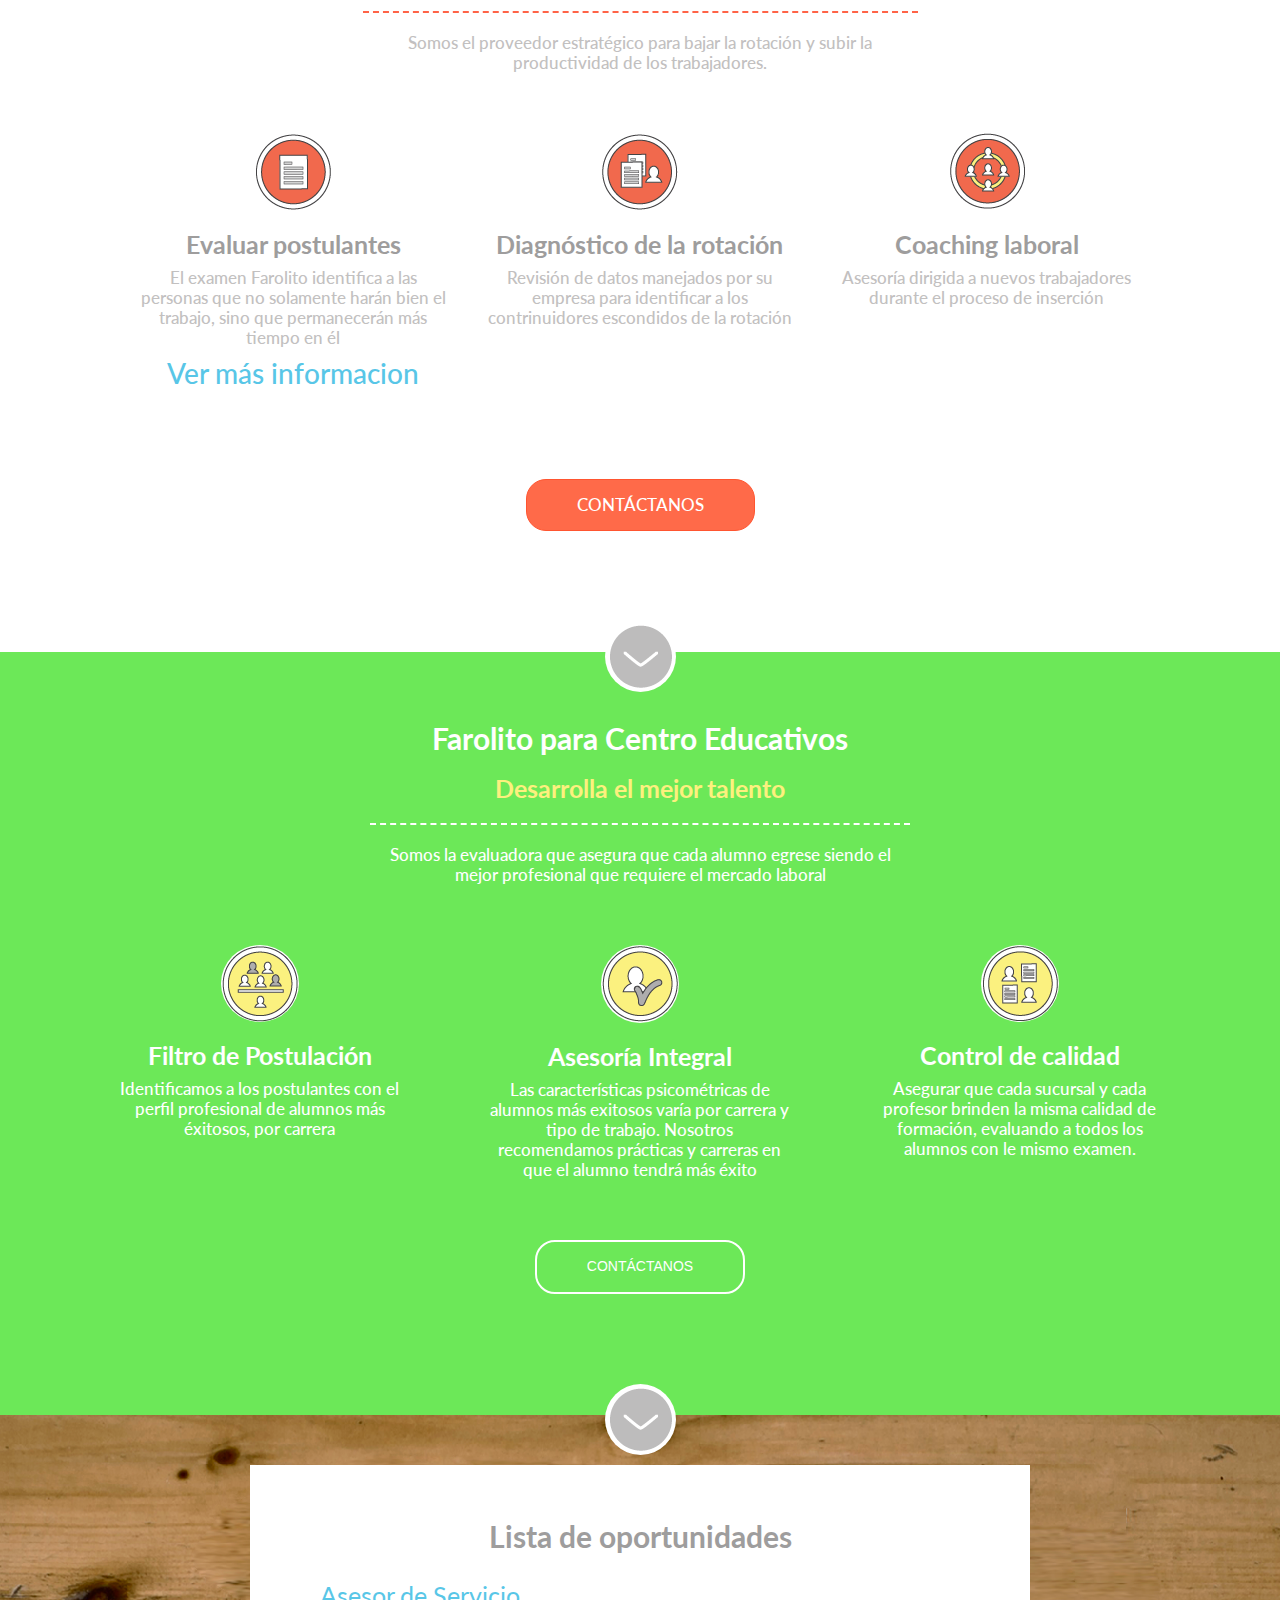
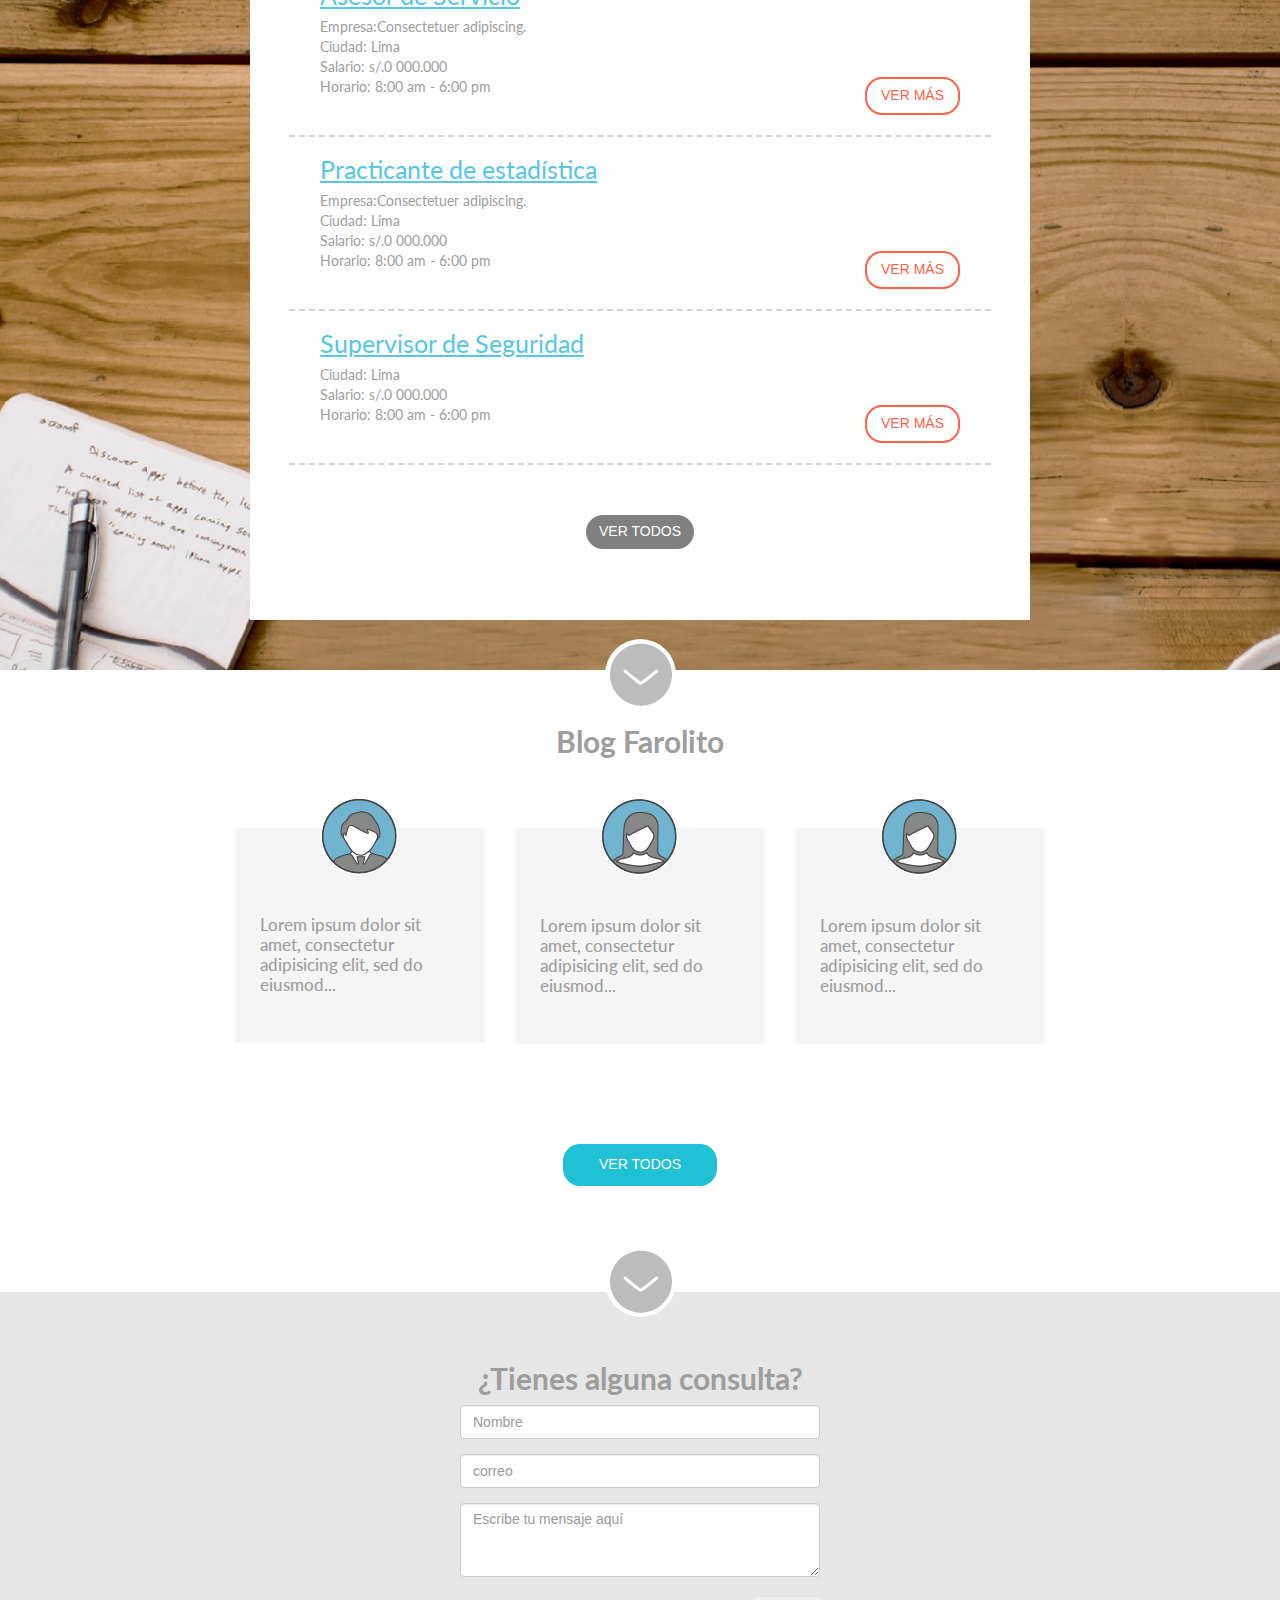
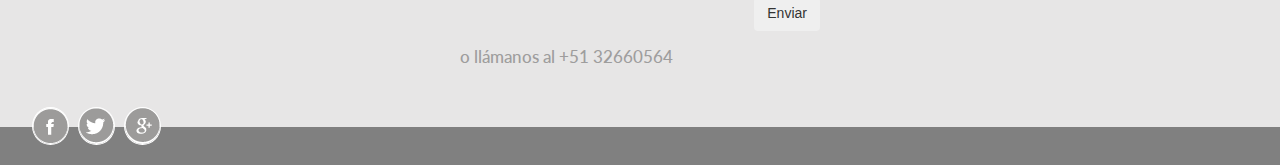
==== commit c57c2fe9: "actualizacion del css" ====
--- a/index.html
+++ b/index.html
@@ -57,11 +57,11 @@
 	    				<img src="assets/img/photo.png" class="hidden-lg hidden-md hidden-sm oculta">
 	    			</div>
 	    		</div>
-	    		<div class="deslizador hidden-xs">
+	    		<!-- <div class="deslizador hidden-xs">
 	    		<a href="">
 	    			<img src="assets/iconos/iconos-15.png">
 	    		</a>
-	    	</div>
+	    	</div> -->
 	    	</div>
 	    </section>
 	    <section id="metodologia" class="text-center">
@@ -119,7 +119,7 @@
 	    		</div>
 	    		<button class="btn btn-ver-todos text-white">VER MÁS</button>
 	    		<div class="deslizador hidden-xs">
-	    			<a href="">
+	    			<a href="#postulantes">
 	    				<img src="assets/iconos/iconos-15.png">
 	    			</a>
 	    		</div>
@@ -181,7 +181,7 @@
 	    		</div>
 	    		<button class="btn btn-postulantes text-white">VER OPORTUNIDADES</button>
 	    		<div class="deslizador hidden-xs">
-	    			<a href="">
+	    			<a href="#empresa">
 	    				<img src="assets/iconos/iconos-15.png">
 	    			</a>
 	    		</div>
@@ -225,7 +225,7 @@
 	    		<button class="btn btn-danger btn-contactanos"><h5>CONTÁCTANOS</h5></button>
 	    	</div>
 	    	<div class="deslizador hidden-xs">
-	    			<a href="">
+	    			<a href="#educativos">
 	    				<img src="assets/iconos/iconos-15.png">
 	    			</a>
 	    	</div>
@@ -272,7 +272,7 @@
 	    		</div>
 	    		<button class="btn btn-contactanos text-white">CONTÁCTANOS</button>
 	    		<div class="deslizador hidden-xs">
-	    			<a href="">
+	    			<a href="#lista">
 	    				<img src="assets/iconos/iconos-15.png">
 	    			</a>
 	    		</div>
@@ -312,7 +312,7 @@
 	    		<hr>
 	    		<div class="boton-lista"><button class="btn btn-todos text-white text-center">VER TODOS</button></div>
 	    		<div class="deslizador hidden-xs">
-	    			<a href="">
+	    			<a href="#blog">
 	    				<img src="assets/iconos/iconos-15.png">
 	    			</a>
 	    		</div>
--- a/stylesheets/main.css
+++ b/stylesheets/main.css
@@ -6039,6 +6039,13 @@
 p {
   font-family: 'Lato', sans-serif; }
 
+.btn-facebook {
+  background-color: #5151f7;
+  color: white; }
+
+.btn:hover, .btn:focus, .btn.focus {
+  color: white; }
+
 h2 {
   font-weight: bold;
   font-size: 30px; }
@@ -6089,6 +6096,13 @@
 span,
 p {
   font-family: 'Lato', sans-serif; }
+
+.btn-facebook {
+  background-color: #5151f7;
+  color: white; }
+
+.btn:hover, .btn:focus, .btn.focus {
+  color: white; }
 
 .p-0 {
   padding: rem(0) !important;
@@ -6595,6 +6609,12 @@
   padding: 2px 4px;
   border: 2px solid gray; }
 
+.navbar.scroll {
+  background-color: #f0fbfd;
+  position: fixed;
+  width: 100%;
+  z-index: 10; }
+
 /*.navegacion-oculta{
 	background-color: rgb(240,251,253);
   position: fixed;
@@ -6613,11 +6633,8 @@
   background-color: transparent;
   transition: 0.8s ease-in-out; }
 
-.navbar.scroll {
-  background-color: #f0fbfd;
-  position: fixed;
-  width: 100%;
-  z-index: 11; }
+.navbar-brand > img {
+  width: 35%; }
 
 @media only screen and (max-width: 680px) {
   .navbar.scroll {
@@ -6848,7 +6865,10 @@
   #metodologia .seccion-circular .evaluacion-izquierda,
   #metodologia .seccion-circular .evaluacion-centro {
     position: initial;
-    padding: 0; } }
+    padding: 0; }
+
+  .evaluacion-izquierda {
+    padding-top: 20px; } }
 #postulantes {
   background: url(../assets/img/img-02.png) no-repeat;
   background-size: cover;
@@ -6889,6 +6909,8 @@
     padding: 10px 35px; }
 
 @media only screen and (max-width: 480px) {
+  #postulantes .division {
+    border-left: 0; }
   #postulantes .img-numero {
     float: none;
     width: 100%;
@@ -6898,14 +6920,20 @@
     position: initial; }
   #postulantes h4 {
     text-align: center;
-    margin: 20px 30px;
+    margin: 20px 4px;
     margin-left: 0 !important; }
   #postulantes .subrayado {
     width: 75%; }
-  #postulantes .postulante-texto {
-    padding-left: 0;
-    padding-top: 0;
-    padding-bottom: 30px; } }
+  #postulantes .division {
+    padding: 10px 42px; }
+    #postulantes .division .postulante-texto {
+      padding-left: 0;
+      padding-top: 0;
+      padding-bottom: 30px; }
+      #postulantes .division .postulante-texto h6 {
+        text-align: center; }
+  #postulantes .separador h4 {
+    font-size: 25px; } }
 #empresa {
   padding: 50px 0; }
   #empresa .btn-contactanos {
@@ -6997,7 +7025,6 @@
   #blog .blog-post {
     padding: 0; }
     #blog .blog-post .blog {
-      background-color: transparent;
       margin-bottom: 38px;
       padding: 25px; }
       #blog .blog-post .blog img {
@@ -7074,7 +7101,10 @@
 
 @media only screen and (max-width: 680px) {
   #nosotros {
-    background: url(../assets/img/Farolito-fondo-quienes-somos.png) no-repeat center center scroll; } }
+    background: url(../assets/img/Farolito-fondo-quienes-somos.png) no-repeat center center scroll;
+    background-size: cover; }
+    #nosotros .nosotros {
+      padding-top: 20%; } }
 .botton {
   margin-bottom: 50px; }
 
@@ -7164,6 +7194,24 @@
 @media only screen and (max-width: 780px) {
   #blog-interno {
     padding: 60px 0; } }
+.contenido {
+  border: 5px solid #95d9db;
+  border-radius: 0; }
+
+.modal-facebook {
+  padding: 10px 15px; }
+  .modal-facebook .compartir-facebook {
+    padding-top: 40px; }
+    .modal-facebook .compartir-facebook .compartir img {
+      width: 100%;
+      padding-top: 20px; }
+  .modal-facebook select {
+    border-radius: 5px;
+    background-color: #efefef; }
+
+.modal-footer select {
+  padding: 3px; }
+
 .blog:hover .text-primary {
   color: tomato; }
 
